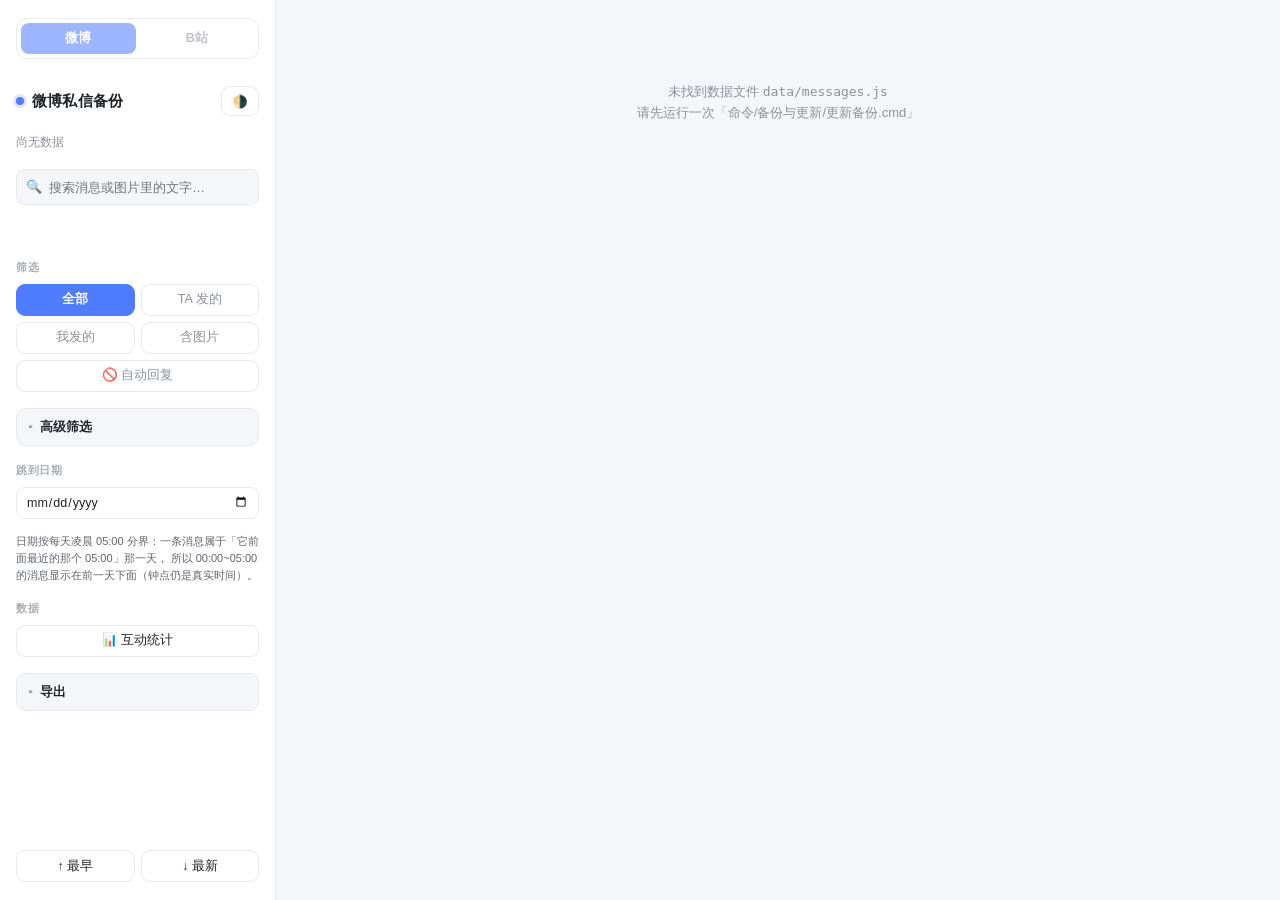
==== 查看备份.html @ 4362be4d "重构目录结构：启动器收进 命令/<分类>/，说明文档收进 文档/ - 16 个 .cmd 从仓库根移到 命令/ 下四个分类：备份与更新 / 查看与导出 / 图片与OCR / 配置与定时 - 启动器根解" ====
<!DOCTYPE html>
<html lang="zh-CN">
<head>
<meta charset="utf-8">
<meta name="viewport" content="width=device-width,initial-scale=1">
<title>私信备份</title>
<style>
:root{
  --bg:#f4f6f9; --panel:#fff; --text:#1f2329; --muted:#8b939c; --line:#e6e9ee;
  --peer:#ffffff; --peer-text:#1f2329; --me:linear-gradient(135deg,#4f7cff,#7b5cff); --me-text:#fff;
  --accent:#4f7cff; --chip:#eef1f6; --chip-on:#4f7cff; --shadow:0 1px 2px rgba(16,24,40,.05),0 4px 14px rgba(16,24,40,.05);
  --mark:#ffe58a;
  --c-me:#4f7cff; --c-peer:#e8507a;
  /* 链接文字色：要与底色有足够对比度（原来的 #4f7cff 在浅灰底上只有 ~2.9:1） */
  --link:#1d4ed8; --link-ink:#1b3a9e;
  /* 比 --muted 再深一档的「弱化但仍读得清」文字色。
     --muted(#8b939c) 落在浅底(#f4f6f9)上只有 2.87:1 —— 做装饰性的次要文字没问题，
     但凡是要人读的正文（比如「这条消息已隐藏」占位条）就得用这个：5.4:1。
     别再往 --muted 上写正文，量过对比度会打脸（2026-09-16 被 shot_hide.mjs 抓到）。 */
  --muted-strong:#5f666e;
}
html[data-theme="dark"]{
  --bg:#101216; --panel:#191c21; --text:#e7eaee; --muted:#828a95; --line:#262a31;
  --peer:#20242a; --peer-text:#e7eaee; --me:linear-gradient(135deg,#3a5fd0,#5a45c9); --me-text:#fff;
  --accent:#6f92ff; --chip:#22262d; --chip-on:#4f7cff; --shadow:0 1px 2px rgba(0,0,0,.3);
  --mark:#7a6412;
  --c-me:#6f92ff; --c-peer:#ff7ba1;
  --link:#9db9ff; --link-ink:#1b3a9e;
  --muted-strong:#a3abb6;
}
*{box-sizing:border-box}
html,body{height:100%}
body{
  margin:0;background:var(--bg);color:var(--text);
  font:14px/1.6 -apple-system,BlinkMacSystemFont,"Segoe UI","PingFang SC","Hiragino Sans GB","Microsoft YaHei",Inter,sans-serif;
  -webkit-font-smoothing:antialiased;
}
a{color:var(--accent)}

/* ---------- 三栏骨架：左状态栏 · 中聊天 · 右时间轴 ---------- */
.layout{display:grid;grid-template-columns:276px minmax(0,1fr);min-height:100vh}

/* ---------- 左侧常驻状态栏 ---------- */
.sidebar{
  position:sticky;top:0;height:100vh;overflow-y:auto;overscroll-behavior:contain;z-index:50;
  display:flex;flex-direction:column;gap:16px;padding:18px 16px;
  background:var(--panel);border-right:1px solid var(--line);
}
/* ---------- 顶部数据源切换（微博 / B站）---------- */
.srcsw{display:flex;gap:4px;padding:4px;border-radius:11px;border:1px solid var(--line);
  background:var(--panel);margin-bottom:11px}
.srcsw button{flex:1;min-width:0;height:31px;border:0;border-radius:8px;background:transparent;
  color:var(--muted);font-family:inherit;font-size:12.5px;font-weight:600;cursor:pointer;
  display:inline-flex;align-items:center;justify-content:center;gap:5px;white-space:nowrap;overflow:hidden}
.srcsw button[aria-pressed="true"]{background:var(--chip-on);color:#fff}
.srcsw button:disabled{opacity:.45;cursor:not-allowed}
.srcsw button[data-empty]{opacity:.55}
.srcsw button .n{font-weight:400;font-size:11px;opacity:.8}
/* ---------- B站卡片（分享视频/专栏/动态/推送/通知）---------- */
.wcard.bc{border-color:color-mix(in srgb, var(--c-peer) 42%, var(--line))}
.wcard.bc .wcard-h{color:var(--c-peer)}
.wcard.bc .wcard-h .wa{font-weight:500;opacity:.85}
.wcard-t.wtitle{font-weight:600}
.side-top{display:flex;align-items:center;gap:8px}
.brand{font-weight:700;font-size:15px;letter-spacing:.2px;display:flex;align-items:center;gap:8px;flex:1;min-width:0}
.brand span{overflow:hidden;text-overflow:ellipsis;white-space:nowrap}
.dot{
  width:8px;height:8px;border-radius:50%;background:var(--accent);flex:none;
  box-shadow:0 0 0 3px color-mix(in srgb,var(--accent) 18%,transparent);
}
.iconbtn{
  border:1px solid var(--line);background:var(--panel);color:var(--text);border-radius:9px;
  height:30px;padding:0 10px;cursor:pointer;font-size:12.5px;font-family:inherit;
  display:inline-flex;align-items:center;justify-content:center;gap:5px;white-space:nowrap;
}
.iconbtn:hover{border-color:var(--accent);color:var(--accent)}
.iconbtn.wide{width:100%;height:32px}
.stats{font-size:12px;color:var(--muted);line-height:1.75}
.stats span{display:block}
.stats b{color:var(--text);font-weight:600}
.side-sec{display:flex;flex-direction:column;gap:8px}
.sec-t{font-size:10.5px;font-weight:700;letter-spacing:.7px;color:var(--muted);opacity:.75}
.search{position:relative;display:flex;align-items:center}
.search input{
  width:100%;height:36px;border-radius:9px;border:1px solid var(--line);background:var(--bg);
  color:var(--text);padding:0 32px;font-size:13px;font-family:inherit;outline:none;
}
.search input:focus{border-color:var(--accent);background:var(--panel)}
.search .ico{position:absolute;left:10px;color:var(--muted);font-size:13px;pointer-events:none}
.search .clr{position:absolute;right:6px;border:0;background:transparent;color:var(--muted);cursor:pointer;font-size:15px;line-height:1;padding:4px 6px;display:none}
.hitrow{display:flex;align-items:center;justify-content:space-between;gap:8px;min-height:30px}
.found{font-size:11.5px;color:var(--muted);line-height:1.5}
/* 上下文提示行：里面写着「怎么恢复被隐藏的消息」，是要人读的说明文字，
   所以用 --muted-strong 并且不再叠 opacity（叠加等于又把对比度打回去）。
   原来 --muted + .85 在浅底上约 2.4:1，属于"看得见但费劲"。 */
.searchhint{display:none;margin-top:6px;font-size:11px;line-height:1.5;color:var(--muted-strong)}
/* 换日规则提示：是要人读的正文 → --muted-strong（--muted 在浅底只有 2.87:1） */
.hintline{margin-top:6px;font-size:11px;line-height:1.55;color:var(--muted-strong)}
.chips{display:grid;grid-template-columns:1fr 1fr;gap:6px}
.chip{
  border:1px solid var(--line);background:var(--panel);color:var(--muted);border-radius:9px;
  height:32px;padding:0 8px;font-size:12.5px;font-family:inherit;cursor:pointer;
  white-space:nowrap;overflow:hidden;text-overflow:ellipsis;
}
.chip:hover{border-color:var(--accent);color:var(--accent)}
.chip.full{grid-column:1 / -1}
.chip[aria-pressed="true"]{background:var(--chip-on);border-color:var(--chip-on);color:#fff;font-weight:600}
input[type=date]{
  width:100%;height:32px;border-radius:9px;border:1px solid var(--line);background:var(--panel);
  color:var(--text);padding:0 9px;font-size:12.5px;font-family:inherit;outline:none;
}
input[type=date]:focus{border-color:var(--accent)}
.side-foot{display:grid;grid-template-columns:1fr 1fr;gap:6px;margin-top:auto;padding-top:6px}

/* ---------- 右侧月份时间轴（宽屏才显示） ---------- */
.rail{
  display:none;position:sticky;top:0;height:100vh;overflow-y:auto;overscroll-behavior:contain;
  flex-direction:column;gap:5px;padding:18px 12px;
  background:var(--panel);border-left:1px solid var(--line);
}
.rail .sec-t{padding:0 9px 4px}
#months{display:flex;flex-direction:column;gap:4px}
.mo{
  display:flex;align-items:center;justify-content:space-between;gap:8px;padding:5px 9px;
  border-radius:8px;cursor:pointer;color:var(--muted);font-size:12px;white-space:nowrap;
  user-select:none;
}
.mo:hover{background:var(--bg);color:var(--text)}
.mo.on{background:color-mix(in srgb,var(--accent) 15%,transparent);color:var(--accent);font-weight:600}
.mo i{font-style:normal;font-size:10.5px;opacity:.65}

/* ---------- 聊天区 ---------- */
main{width:100%;max-width:1000px;margin:0 auto;padding:22px 28px 110px}
/* 分隔条上的日期是要人读的正文：用 --muted-strong（--muted 在白底药丸上只有 3.1:1）。
   这里只改字色，横线是 .day::before/::after 用 var(--line) 画的，不受影响。 */
.day{display:flex;align-items:center;gap:10px;margin:22px 0 14px;color:var(--muted-strong);font-size:12px}
.day::before,.day::after{content:"";flex:1;height:1px;background:var(--line)}
.day span{padding:2px 10px;border-radius:999px;background:var(--panel);border:1px solid var(--line)}
.msg{display:flex;gap:9px;margin:11px 0;align-items:flex-start}
.msg.me{flex-direction:row-reverse}
.av{
  width:34px;height:34px;border-radius:50%;flex:none;object-fit:cover;background:var(--chip);
  border:1px solid var(--line);
}
.av-fb{
  width:34px;height:34px;border-radius:50%;flex:none;display:flex;align-items:center;justify-content:center;
  background:var(--chip);color:var(--muted);font-size:13px;font-weight:700;border:1px solid var(--line);
}
.body{max-width:min(70%,620px);display:flex;flex-direction:column;gap:4px}
.msg.me .body{align-items:flex-end}
.meta{font-size:11px;color:var(--muted);padding:0 4px;display:flex;gap:7px;align-items:center}
.bubble{
  background:var(--peer);color:var(--peer-text);border:1px solid var(--line);border-radius:14px;
  padding:8px 12px;box-shadow:var(--shadow);word-break:break-word;white-space:pre-wrap;
  border-top-left-radius:5px;
}
.msg.me .bubble{
  background:var(--me);color:var(--me-text);border:0;border-top-right-radius:5px;border-top-left-radius:14px;
}
.bubble.plain{padding:0;background:transparent!important;border:0!important;box-shadow:none!important}
.bubble.sys{background:transparent;border:1px dashed var(--line);color:var(--muted);font-size:12.5px;box-shadow:none}
/* 透明气泡（.plain = 只有图/卡片没有文字，.sys = 系统提示）**没有**紫渐变底，
   所以不能再沿用「我方 = 白字」那套：白字会直接落在浅色页面上，彻底看不见
   （实测分享卡片正好命中这条路径：有封面图 + 无文字 → .plain → 链接与标题全白）。
   这里把字色还原成正常正文色；带底的紫渐变气泡照旧用白字。 */
.msg.me .bubble.plain{color:var(--text)}
.msg.me .bubble.sys{color:var(--muted)}

/* 「已隐藏」占位条：**故意不用 .bubble 类** —— 它不是气泡，没有底色，
   也就不会撞上「我方 = 白字」那套只对画了底的气泡成立的装饰（.plain 的前车之鉴）。
   字色用 --muted-strong 而不是 --muted：这是要人读的正文，
   --muted 在浅底上只有 2.87:1（实测，被 shot_hide.mjs 的对比度断言抓到过）。 */
.hidb{
  display:inline-flex;align-items:center;gap:8px;padding:4px 10px;max-width:100%;
  border:1px dashed var(--line);border-radius:10px;
  background:transparent!important;box-shadow:none!important;
  color:var(--muted-strong);font-size:12.5px;line-height:1.6;cursor:pointer;
}
.hidb:hover{border-color:var(--accent);color:var(--text)}
/* 我方那一侧也只是换了个位置，字色必须显式写死：
   .msg.me .bubble{color:var(--me-text)} 的白字是给紫渐变底准备的，这里没有底。 */
.msg.me .hidb{color:var(--muted-strong)}
.msg.me .hidb:hover{color:var(--text)}
.hidb .hbtn{
  border:0;background:none;color:var(--link);font:inherit;font-size:12.5px;
  cursor:pointer;padding:0 2px;text-decoration:underline;
}
.hidb .hbtn:hover{color:var(--accent)}
.mutedph{opacity:.72}

/* 右键菜单 */
.cmenu{
  position:fixed;z-index:70;min-width:158px;padding:4px;
  background:var(--panel);border:1px solid var(--line);border-radius:11px;box-shadow:var(--shadow);
}
.cmenu[hidden]{display:none}
.cmenu button{
  display:block;width:100%;text-align:left;border:0;background:none;color:var(--text);
  font:inherit;font-size:12.5px;padding:7px 10px;border-radius:8px;cursor:pointer;white-space:nowrap;
}
.cmenu button:hover{background:var(--chip);color:var(--accent)}
.cmenu button:disabled{opacity:.45;cursor:default}
.cmenu .sep{height:1px;background:var(--line);margin:4px 6px}

/* 轻提示（单例，挂在 body 上） */
.toast{
  position:fixed;left:50%;bottom:26px;z-index:80;
  transform:translateX(-50%) translateY(8px);
  background:var(--panel);color:var(--text);border:1px solid var(--line);border-radius:10px;
  padding:8px 14px;font-size:12.5px;box-shadow:var(--shadow);
  opacity:0;pointer-events:none;transition:opacity .18s,transform .18s;
}
.toast.on{opacity:1;transform:translateX(-50%) translateY(0)}

/* 隐藏按钮只在有隐藏项时出现（.chip 没有显式 display，这里显式兜一层） */
.chip[hidden]{display:none!important}

.imgs{display:flex;flex-wrap:wrap;gap:6px}
.imgs img{
  max-width:240px;max-height:240px;border-radius:12px;border:1px solid var(--line);cursor:zoom-in;
  background:var(--panel);display:block;
}
.imgs img.emoji{max-width:130px;max-height:130px;border-radius:8px;background:transparent;border:0}
/* 原图失效（备份时就 404，本地也没落盘）时的占位 */
.imgdead{
  display:inline-flex;align-items:center;justify-content:center;min-width:112px;height:68px;
  padding:0 12px;border:1px dashed var(--line);border-radius:12px;
  background:var(--bg);color:var(--muted);font-size:12px;
}
/* 图内文字（OCR）命中时的展示 */
.imgwrap{display:flex;flex-direction:column;gap:4px;align-items:flex-start;max-width:240px}
.ocrtip{
  font-size:11.5px;line-height:1.45;color:var(--muted);background:var(--bg);
  border:1px solid var(--line);padding:3px 8px;border-radius:7px;
  max-width:100%;word-break:break-word;
}
.imgs img.ocrhit{outline:2px solid var(--c-me);outline-offset:1px}
.imgs img.vlmhit{outline:2px solid var(--c-peer);outline-offset:1px}
/* 以下「我方 = 半透明白 + 白字」的装饰只对**真正画了紫渐变底**的气泡生效；
   透明气泡（.plain / .sys）走上面的基础样式，否则浅色主题下就是白字白底。 */
.msg.me .bubble:not(.plain):not(.sys) .ocrtip{background:rgba(255,255,255,.16);border-color:rgba(255,255,255,.24);color:rgba(255,255,255,.92)}
.msg.me .bubble:not(.plain):not(.sys) .ocrtip mark{background:rgba(255,255,255,.42);color:#123}
.recalled{font-style:italic;opacity:.7}
mark{background:var(--mark);color:inherit;border-radius:3px;padding:0 1px}

/* 链接 / 卡片 / 视频 */
.links{display:flex;flex-direction:column;gap:4px;margin-top:6px;font-size:12.5px}
.links a{
  display:inline-block;max-width:100%;overflow:hidden;text-overflow:ellipsis;white-space:nowrap;
  padding:5px 9px;border-radius:8px;background:rgba(127,127,127,.10);color:var(--link);text-decoration:none;
}
/* 正文里的链接胶囊不用「白字压半透明白底」（对比度仅 ~2.3:1，看不清），
   我方带底气泡上一律改成白底 + 深蓝字 */
.msg.me .bubble:not(.plain):not(.sys) .links a{background:rgba(255,255,255,.94);color:var(--link-ink)}
.card{
  border:1px solid var(--line);border-radius:10px;padding:9px 11px;margin-top:6px;background:var(--panel);
  display:flex;flex-direction:column;gap:5px;max-width:100%;
}
.card-h{font-size:12px;font-weight:700;opacity:.85}
.card-t{font-size:12.5px;opacity:.9;white-space:pre-wrap;max-height:9em;overflow:auto}
.card-u{font-size:11.5px;opacity:.65;overflow:hidden;text-overflow:ellipsis;white-space:nowrap}

/* 内联表情：官方微博表情图（原图 96×96 / 20×20，这里统一缩到 1.4em 跟随文字） */
.face{
  height:1.4em;width:auto;vertical-align:-0.26em;margin:0 1px;
  display:inline-block;border-radius:3px;
}
/* 正文里的网址：可点击，避免与下方链接区重复 */
.txtlink{color:inherit;text-decoration:underline;text-underline-offset:2px;word-break:break-all}
/* 分享微博卡片 */
.wcard{
  border:1px solid var(--line);border-radius:11px;padding:9px 11px;margin-top:6px;
  background:rgba(127,127,127,.05);display:flex;flex-direction:column;gap:5px;max-width:100%;
}
.msg.me .bubble:not(.plain):not(.sys) .wcard{background:rgba(255,255,255,.15);border-color:rgba(255,255,255,.25)}
.wcard-h{font-size:12px;font-weight:700;opacity:.92;display:flex;align-items:baseline;gap:7px;flex-wrap:wrap}
.wcard-h .wt{font-weight:400;opacity:.6;font-size:11px}
.wcard-t{font-size:12.5px;line-height:1.55;opacity:.92;white-space:pre-wrap;word-break:break-word}
.wcard-btn{
  align-self:flex-start;border:1px solid var(--line);background:transparent;color:inherit;
  border-radius:999px;font-size:11.5px;padding:2px 11px;cursor:pointer;font-family:inherit;
  opacity:.75;line-height:1.7;
}
.wcard-btn:hover{border-color:var(--accent);color:var(--accent);opacity:1}
.msg.me .bubble:not(.plain):not(.sys) .wcard-btn{border-color:rgba(255,255,255,.4)}
/* 折叠态：卡片默认只露摘要两行 + 小图，点「展开详情」看全部 */
.bubble.has-card:not(.open) .wcard-t{
  display:-webkit-box;-webkit-line-clamp:2;-webkit-box-orient:vertical;overflow:hidden;
}
.bubble.has-card:not(.open) .imgs img{max-height:108px;max-width:108px;border-radius:9px}
.wcard-link{
  align-self:flex-start;font-size:12px;text-decoration:none;display:inline-flex;align-items:center;gap:4px;
  padding:3px 10px;border-radius:999px;background:rgba(127,127,127,.12);color:var(--link);max-width:100%;
  overflow:hidden;text-overflow:ellipsis;white-space:nowrap;
}
.wcard-link:hover{text-decoration:underline}
/* 我方紫渐变气泡上：改用「白底药丸 + 深蓝字」。
   原先是半透明白底 + 白字，实测对比度只有 ~2.3:1，基本看不清。 */
.msg.me .bubble:not(.plain):not(.sys) .wcard-link{background:rgba(255,255,255,.94);color:var(--link-ink)}
/* 搜索导航 */
.hitnav{display:none;align-items:center;gap:4px}
.hitnav.on{display:inline-flex}
.hitnav button{
  border:1px solid var(--line);background:var(--panel);color:var(--text);border-radius:8px;
  width:26px;height:30px;cursor:pointer;font-size:12px;line-height:1;
}
.hitnav button:hover:not(:disabled){border-color:var(--accent);color:var(--accent)}
.hitnav button:disabled{opacity:.35;cursor:default}
.hitnav .pos{font-size:12px;color:var(--muted);min-width:44px;text-align:center}
.tag{
  display:inline-block;font-size:11px;padding:1px 7px;border-radius:999px;
  background:rgba(127,127,127,.14);opacity:.85;margin-bottom:2px;
}
.msg.me .bubble:not(.plain):not(.sys) .tag{background:rgba(255,255,255,.2)}
.vid{font-size:12.5px;opacity:.85;margin-top:4px}

/* 加载更多 */
.more{display:flex;justify-content:center;margin:16px 0}
.more button{
  border:1px solid var(--line);background:var(--panel);color:var(--text);border-radius:999px;
  height:32px;padding:0 18px;cursor:pointer;font-size:12.5px;
}
.more button:hover{border-color:var(--accent);color:var(--accent)}
.empty{text-align:center;color:var(--muted);padding:60px 0;font-size:13px}

/* 悬浮按钮：宽屏用左栏底部按钮，窄屏（状态栏在顶部）才浮出来 */
.fab{display:none}
.fab button{
  width:40px;height:40px;border-radius:50%;border:1px solid var(--line);background:var(--panel);
  color:var(--text);cursor:pointer;box-shadow:var(--shadow);font-size:15px;
}
.fab button:hover{border-color:var(--accent);color:var(--accent)}

/* ---------- 互动统计面板（按天折线图） ---------- */
#stat{
  position:fixed;inset:0;z-index:180;display:none;align-items:center;justify-content:center;
  background:rgba(10,12,16,.55);padding:22px;
}
#stat.on{display:flex}
.statbox{
  width:min(1120px,96vw);max-height:92vh;overflow:auto;background:var(--panel);color:var(--text);
  border:1px solid var(--line);border-radius:16px;box-shadow:0 20px 60px rgba(0,0,0,.4);
  display:flex;flex-direction:column;
}
.stat-h{
  display:flex;align-items:center;gap:10px;padding:14px 20px 12px;border-bottom:1px solid var(--line);
  position:sticky;top:0;background:var(--panel);z-index:2;
}
.stat-h h2{margin:0;font-size:15px;font-weight:700;flex:1;display:flex;align-items:baseline;gap:10px;flex-wrap:wrap}
.stat-h h2 em{font-style:normal;font-size:11.5px;font-weight:400;color:var(--muted)}
.stat-body{padding:15px 20px 20px;display:flex;flex-direction:column;gap:13px}
.kpis{display:grid;grid-template-columns:repeat(4,minmax(0,1fr));gap:10px}
.kpi{border:1px solid var(--line);border-radius:11px;padding:9px 12px;background:var(--bg);min-width:0}
.kpi b{display:block;font-size:20px;line-height:1.3;font-variant-numeric:tabular-nums;letter-spacing:-.3px}
.kpi b i{font-style:normal;font-size:11.5px;color:var(--muted);margin-left:3px;font-weight:400}
.kpi span{display:block;font-size:11.5px;color:var(--muted);line-height:1.5;overflow:hidden;text-overflow:ellipsis;white-space:nowrap}
.kpi.me b{color:var(--c-me)} .kpi.peer b{color:var(--c-peer)}
.ctrls{display:flex;flex-wrap:wrap;gap:8px;align-items:center}
.seg{display:inline-flex;border:1px solid var(--line);border-radius:9px;overflow:hidden}
.seg button{
  border:0;background:var(--panel);color:var(--muted);font:inherit;font-size:12.5px;
  padding:0 12px;height:30px;cursor:pointer;white-space:nowrap;
}
.seg button+button{border-left:1px solid var(--line)}
.seg button:hover{color:var(--accent)}
.seg button[aria-pressed="true"]{background:var(--chip-on);color:#fff;font-weight:600}
.tog{
  border:1px solid var(--line);background:var(--panel);color:var(--muted);border-radius:9px;
  height:30px;padding:0 11px;font:inherit;font-size:12.5px;cursor:pointer;white-space:nowrap;
}
.tog:hover{border-color:var(--accent);color:var(--accent)}
.tog[aria-pressed="true"]{border-color:var(--accent);color:var(--accent);font-weight:600}
.legend{display:flex;gap:14px;font-size:12px;color:var(--muted);align-items:center;margin-left:auto;white-space:nowrap}
.legend i{display:inline-block;width:16px;height:3px;border-radius:2px;margin-right:5px;vertical-align:middle}
.chartwrap{position:relative;border:1px solid var(--line);border-radius:12px;background:var(--bg);padding:6px}
#chart{display:block;max-width:100%}
#tip{
  position:absolute;pointer-events:none;z-index:3;background:var(--panel);border:1px solid var(--line);
  border-radius:9px;padding:7px 10px;font-size:12px;box-shadow:var(--shadow);white-space:nowrap;
  display:none;line-height:1.7;font-variant-numeric:tabular-nums;
}
#tip.on{display:block}
#tip b{font-variant-numeric:tabular-nums}
#tip .dot{display:inline-block;width:7px;height:7px;border-radius:50%;margin-right:5px;vertical-align:1px}
.chart-hint{display:none;font-size:12px;color:var(--muted-strong);line-height:1.65;background:var(--bg);border:1px solid var(--line);border-radius:9px;padding:7px 11px}
.chart-hint.on{display:block}
/* 换日规则的附带说明：同一套配色，用虚线分隔，不做降低不透明度的处理
   （叠 opacity 会把本来刚够的对比度又压下去，见 .mutedph 那次的教训） */
.cutnote{display:block;margin-top:5px;padding-top:5px;border-top:1px dashed var(--line)}
.caliber{font-size:12px;color:var(--muted);line-height:1.75;border:1px dashed var(--line);border-radius:11px;padding:10px 13px}
.caliber summary{cursor:pointer;color:var(--text);font-weight:600;font-size:12.5px;outline:none}
.caliber ul{margin:7px 0 0;padding-left:17px}
.caliber li{margin:3px 0}
.caliber code{background:var(--chip);border-radius:4px;padding:1px 5px;font-size:11.5px;font-family:ui-monospace,Consolas,monospace}
.caliber .em{color:var(--text);font-weight:600}
@media (max-width:760px){
  #stat{padding:8px;align-items:flex-start}
  .statbox{max-height:96vh;width:100%}
  .stat-body{padding:12px 12px 18px;gap:10px}
  .stat-h{padding:11px 13px 10px}
  .kpis{grid-template-columns:1fr 1fr;gap:8px}
  .kpi b{font-size:17px}
  .legend{margin-left:0;order:9;width:100%}
}

/* 灯箱 */
#lb{
  position:fixed;inset:0;z-index:200;background:rgba(10,12,16,.9);display:none;
  align-items:center;justify-content:center;flex-direction:column;gap:12px;padding:26px;
}
#lb.on{display:flex}
#lb img{max-width:92vw;max-height:80vh;border-radius:10px;box-shadow:0 12px 40px rgba(0,0,0,.5)}
#lb .bar{display:flex;gap:10px;align-items:center;color:#dfe4ea;font-size:12.5px}
#lb .bar a,#lb .bar button{
  background:rgba(255,255,255,.12);border:0;color:#fff;border-radius:8px;padding:6px 12px;
  cursor:pointer;text-decoration:none;font-size:12.5px;font-family:inherit;
}
#lb .bar a:hover,#lb .bar button:hover{background:rgba(255,255,255,.22)}
/* 宽屏：显示右侧时间轴；中屏：只留左侧栏；窄屏：状态栏回到顶部横排 */
@media (min-width:1340px){
  .layout{grid-template-columns:276px minmax(0,1fr) 190px}
  .rail{display:flex}
}
@media (max-width:980px){
  .layout{grid-template-columns:minmax(0,1fr)}
  .sidebar{
    /* 窄屏下侧栏改成顶部横条，但**必须限高**：
       加了「高级筛选 / 导出」两个折叠小节之后，各项在窄屏上各占一整行，
       不限高的话 sticky 横条会长到 430px 以上，把手机屏幕挡住一大半
       （移动端专项测试实测 437px，就是这么发现的）。 */
    position:sticky;top:0;height:auto;max-height:190px;overflow-y:auto;overflow-x:hidden;
    z-index:60;
    flex-direction:row;flex-wrap:wrap;align-items:center;gap:10px;padding:10px 14px;
    border-right:0;border-bottom:1px solid var(--line);
    background:color-mix(in srgb,var(--panel) 92%,transparent);
    backdrop-filter:saturate(180%) blur(14px);
    scrollbar-width:thin;
  }
  .side-top{flex:1 1 auto;min-width:0}
  .stats{flex:1 1 100%;order:9;line-height:1.6}
  .side-sec{flex:1 1 auto;min-width:210px}
  .side-sec .sec-t{display:none}
  .side-foot{margin-top:0;padding-top:0;grid-template-columns:auto auto}
  .side-foot .iconbtn{width:auto;padding:0 12px}
  .fab{display:flex;position:fixed;right:22px;bottom:22px;z-index:60;flex-direction:column;gap:8px}
  main{padding:16px 14px 90px}
}
@media (max-width:640px){
  .body{max-width:calc(100% - 50px)}
  .imgs img{max-width:170px;max-height:170px}
  /* 手机端把状态栏压到最薄：统计只留一行，筛选改为横向滚动一行，
     再把 sticky 横条限到 150px（超出的部分在里面滚动） */
  .sidebar{gap:8px;padding:9px 12px;max-height:150px}
  .stats{font-size:11.5px;line-height:1.5}
  .stats .s2,.stats .s3,.stats .s4{display:none}
  .side-sec{min-width:100%}
  .hitrow{min-height:0}
  .chips{display:flex;flex-wrap:nowrap;overflow-x:auto;gap:6px;scrollbar-width:none;padding-bottom:1px}
  .chips::-webkit-scrollbar{display:none}
  .chip{flex:0 0 auto;height:30px;padding:0 12px}
  .side-foot{grid-template-columns:1fr 1fr;width:100%}
  .side-foot .iconbtn{width:100%}
}

/* ---------- 搜索结果：展开上下文 ---------- */
:root{ --hit:#e08a12; --ctxline:#c8cfda; }
html[data-theme="dark"]{ --hit:#ffb457; --ctxline:#333941; }

/* 命中消息下方的操作条 */
.ctxbar{display:flex;align-items:center;gap:6px;flex-wrap:wrap;max-width:100%;margin-top:2px;padding:0 4px}
.msg.me .ctxbar{justify-content:flex-end}
.ctxbar button{
  font:inherit;font-size:11.5px;line-height:1.5;padding:2px 10px;border-radius:999px;
  border:1px solid var(--line);background:var(--panel);color:var(--muted);cursor:pointer;
  white-space:nowrap;transition:border-color .15s,color .15s;
}
.ctxbar button:hover{border-color:var(--hit);color:var(--hit)}
.ctxbar button i,.ctxmore button i{font-style:normal;opacity:.72}
.ctxbar .ctxnum{font-size:11px;color:var(--muted);opacity:.85}

/* 上下文区块两端：「加载更多」/「到头了」 */
.ctxmore{display:flex;justify-content:center;margin:9px 0}
.ctxmore button{
  font:inherit;font-size:11.5px;line-height:1.5;padding:3px 14px;border-radius:999px;
  border:1px dashed var(--line);background:transparent;color:var(--muted);cursor:pointer;
  transition:border-color .15s,color .15s;
}
.ctxmore button:hover{border-color:var(--accent);color:var(--accent);border-style:solid}
.ctxmore .ctxend{font-size:11px;color:var(--muted);opacity:.7;letter-spacing:.3px}

/* 上下文消息：整块淡化 + 一条竖线，和「搜索结果」区分开 */
.msg.ctx .body{opacity:.72;border-left:2px solid var(--ctxline);padding-left:9px}
.msg.ctx.me .body{border-left:0;border-right:2px solid var(--ctxline);padding-left:0;padding-right:9px}
.msg.ctx .av{opacity:.5}

/* 当前展开上下文的那条命中消息（高亮） */
.msg.hit{
  position:relative;border-radius:12px;padding:7px 9px;margin:9px -9px;
  background:color-mix(in srgb,var(--hit) 9%,transparent);
  box-shadow:inset 0 0 0 1.5px color-mix(in srgb,var(--hit) 50%,transparent);
}
.msg.hit .body{opacity:1}
.msg.hit .av{opacity:1}
.msg.hit .meta{color:var(--hit)}
.hitbadge{
  font-size:10px;font-weight:700;line-height:1.5;padding:0 6px;border-radius:999px;
  background:var(--hit);color:#fff;letter-spacing:.2px;
}
/* 落在别人上下文区域里的另一条搜索结果：细描边提示 */
.msg.hitsoft{
  border-radius:12px;padding:7px 9px;margin:9px -9px;
  box-shadow:inset 0 0 0 1px color-mix(in srgb,var(--hit) 30%,transparent);
}

/* ==========================================================
   扩展功能（2026-09-16 新增）
   ----------------------------------------------------------
   · 高级筛选（发送者 / 类型 / 日期区间 / 正则 / 索引命中）
   · 导出（HTML / Markdown / TXT / JSON / JSONL，可打码、可加密）
   · 日历热力图 · 聊天节律 · 高频词云
   全部纯本地运算：不联网、无外部依赖、不上传任何数据。
   ========================================================== */

/* 热力图色阶 + 状态色（浅色主题） */
:root{
  --hm0:#e9edf3; --hm1:#c3d6f6; --hm2:#8db1ec; --hm3:#4f7cff; --hm4:#2b4ec4;
  --ok:#0f7a4d; --bad:#c62828;
}
html[data-theme="dark"]{
  --hm0:#1b1f26; --hm1:#24395c; --hm2:#2f5aa8; --hm3:#4f7cff; --hm4:#9dbcff;
  --ok:#4ade80; --bad:#ff8f8f;
}

/* ---------- 侧栏里的折叠小节 ---------- */
.fold{border:1px solid var(--line);border-radius:10px;background:var(--bg);overflow:hidden}
.fold>summary{
  cursor:pointer;list-style:none;padding:8px 11px;font-size:12.5px;font-weight:600;color:var(--text);
  display:flex;align-items:center;gap:7px;outline:none;user-select:none;min-height:34px;
}
.fold>summary::-webkit-details-marker{display:none}
.fold>summary::before{content:"▸";font-size:10px;color:var(--muted);transition:transform .15s;flex:0 0 auto}
.fold[open]>summary::before{transform:rotate(90deg)}
.fold>summary:hover{color:var(--accent)}
.fold .cnt{
  margin-left:auto;font-size:10.5px;font-weight:700;line-height:1.7;padding:0 7px;border-radius:999px;
  background:var(--chip-on);color:#fff;
}
.fold .cnt[hidden]{display:none}
.fold .fbody{padding:1px 11px 11px;display:flex;flex-direction:column;gap:8px}

/* ---------- 侧栏折叠小节里的表单控件（高级筛选 / 导出 共用） ---------- */
.fbody .frow{display:flex;align-items:center;gap:7px}
.fbody .frow>label{flex:0 0 42px;font-size:11.5px;color:var(--muted)}
.fbody select,.fbody input{
  flex:1 1 auto;min-width:0;height:29px;font:inherit;font-size:12.5px;
  border:1px solid var(--line);border-radius:8px;background:var(--panel);color:var(--text);padding:0 7px;
}
.fbody input[type=date]{padding:0 4px}
.fbody .two{display:grid;grid-template-columns:1fr 1fr;gap:7px}
.fbody .minis{display:flex;flex-wrap:wrap;gap:6px}
.mini{
  border:1px solid var(--line);background:var(--panel);color:var(--muted);border-radius:999px;
  min-height:28px;padding:1px 10px;font:inherit;font-size:11.5px;cursor:pointer;white-space:nowrap;
  transition:border-color .15s,color .15s,background .15s;
}
.mini:hover{border-color:var(--accent);color:var(--accent)}
.mini[aria-pressed="true"]{border-color:transparent;background:var(--chip-on);color:#fff;font-weight:600}
.rexerr{font-size:11px;color:var(--bad);line-height:1.5}
.rexerr[hidden]{display:none}

/* ---------- 导出 ---------- */
.expgrid{display:grid;grid-template-columns:1fr 1fr;gap:7px}
.expgrid button{
  border:1px solid var(--line);background:var(--panel);color:var(--text);border-radius:9px;
  min-height:34px;font:inherit;font-size:12px;cursor:pointer;padding:2px 8px;
  transition:border-color .15s,color .15s;
}
.expgrid button:hover{border-color:var(--accent);color:var(--accent)}
.expgrid button.primary{grid-column:1 / -1;background:var(--chip-on);color:#fff;border-color:transparent;font-weight:600}
.expgrid button.primary:hover{filter:brightness(1.07);color:#fff}
.exprow{display:flex;align-items:center;gap:7px;flex-wrap:wrap}
.exprow label{font-size:11.5px;color:var(--muted)}
.exprow input[type=password]{
  flex:1 1 90px;min-width:0;height:29px;font:inherit;font-size:12.5px;
  border:1px solid var(--line);border-radius:8px;background:var(--panel);color:var(--text);padding:0 7px;
}
.expmsg{font-size:11.5px;color:var(--muted);line-height:1.6;word-break:break-word}
.expmsg.ok{color:var(--ok)}
.expmsg.bad{color:var(--bad)}
.expmsg[hidden]{display:none}

/* ---------- 统计面板里的新增小节 ---------- */
.stsec{border-top:1px dashed var(--line);padding-top:12px;display:flex;flex-direction:column;gap:9px}
.stsec>h3{
  margin:0;font-size:13.5px;font-weight:700;display:flex;align-items:center;gap:9px;flex-wrap:wrap;
}
.stsec>h3 em{font-style:normal;font-size:11.5px;font-weight:400;color:var(--muted)}
.stsec .seg button{height:27px;font-size:12px;padding:0 10px}

/* 日历热力图 */
.hmwrap{overflow-x:auto;padding:2px 0 4px;border:1px solid var(--line);border-radius:12px;background:var(--bg)}
.hminner{display:inline-block;padding:8px 10px 6px;min-width:100%}
.hmsvg{display:block}
.hmsvg rect.c{cursor:pointer;rx:2.5}
.hmsvg rect.c:hover{stroke:var(--text);stroke-width:1.6}
.hmleg{display:flex;align-items:center;gap:6px;font-size:11.5px;color:var(--muted);flex-wrap:wrap;margin-top:5px}
.hmleg i{display:inline-block;width:11px;height:11px;border-radius:2.5px;vertical-align:-1px}
.hmleg .sp{flex:1 1 auto}

/* 聊天节律 */
.rhgrid{display:grid;grid-template-columns:repeat(auto-fit,minmax(215px,1fr));gap:11px}
.rhbox{border:1px solid var(--line);border-radius:11px;background:var(--bg);padding:10px 12px;min-width:0}
.rhbox h4{margin:0 0 6px;font-size:12.5px;font-weight:600;color:var(--text)}
.rhbox .big{font-size:19px;font-weight:700;letter-spacing:-.3px;font-variant-numeric:tabular-nums;line-height:1.35}
.rhbox .big i{font-style:normal;font-size:11.5px;font-weight:400;color:var(--muted);margin-left:4px}
.rhbox .sub{font-size:11.5px;color:var(--muted);line-height:1.65;margin-top:4px}
.rhbox .sub b{color:var(--text)}
.rhbars{display:flex;align-items:flex-end;gap:2px;height:54px;margin-top:7px}
.rhbars span{flex:1 1 0;min-width:0;border-radius:2px 2px 0 0;background:var(--c-me);height:0}
.rhbars span.p{background:var(--c-peer)}
.rhaxis{display:flex;gap:2px;font-size:9px;color:var(--muted);margin-top:3px;font-variant-numeric:tabular-nums}
.rhaxis span{flex:1 1 0;text-align:center;min-width:0;overflow:hidden}
.rhlg{display:flex;gap:12px;font-size:11.5px;color:var(--muted);margin-top:5px;align-items:center}
.rhlg i{display:inline-block;width:9px;height:9px;border-radius:2px;margin-right:4px;vertical-align:-1px}

/* 高频词云 */
.wc{
  display:flex;flex-wrap:wrap;gap:3px 11px;align-items:baseline;justify-content:center;
  border:1px solid var(--line);border-radius:12px;background:var(--bg);padding:13px 12px;min-height:96px;
}
.wc b{font-weight:700;line-height:1.3;white-space:nowrap;cursor:default}
.wc b small{font-weight:400;font-size:9.5px;opacity:.62;margin-left:2px}
.wcmeta{font-size:11.5px;color:var(--muted);line-height:1.65}

/* ---------- 扩展功能的响应式 ---------- */
@media (max-width:980px){
  .fold{min-width:210px}
  .fold[open]{flex:1 1 100%}
}
@media (max-width:760px){
  .rhgrid{grid-template-columns:1fr}
  .hminner{padding:7px 8px 5px}
}
@media (max-width:640px){
  .fold{min-width:100%}
  .fold .fbody{padding:1px 10px 10px}
  .expgrid{grid-template-columns:1fr 1fr}
  .mini{min-height:32px}
  .expgrid button{min-height:38px}
  .rhbars{height:46px}
  .wc{padding:11px 9px;gap:3px 9px;min-height:84px}
}
</style>
</head>
<body>

<div class="layout">

  <!-- 左侧常驻状态栏 -->
  <aside class="sidebar">

    <!-- 数据源切换：微博 / B站（同一套查看器，数据互不影响） -->
    <div class="srcsw" id="srcSw" role="tablist" aria-label="切换备份来源">
      <button type="button" role="tab" data-src="weibo" aria-pressed="true">微博</button>
      <button type="button" role="tab" data-src="bili" aria-pressed="false">B站</button>
    </div>

    <div class="side-top">
      <div class="brand"><i class="dot"></i><span id="title">微博私信备份</span></div>
      <button class="iconbtn" id="themeBtn" title="切换深浅主题">🌗</button>
    </div>

    <div class="stats" id="stats">载入中…</div>

    <div class="side-sec">
      <label class="search">
        <span class="ico">🔍</span>
        <input id="q" type="search" placeholder="搜索消息或图片里的文字…（按 / 聚焦）" autocomplete="off">
        <button class="clr" id="qclr" title="清空">✕</button>
      </label>
      <div class="hitrow">
        <span class="hitnav" id="hitnav">
          <button id="hitPrev" title="上一个匹配（Shift+Enter）">↑</button>
          <span class="pos" id="hitPos">0 / 0</span>
          <button id="hitNext" title="下一个匹配（Enter）">↓</button>
        </span>
        <span class="found" id="found"></span>
      </div>
      <div class="searchhint" id="ctxhint">每条命中消息下方都有「↕ 展开上下文」按钮，可看它前后的对话</div>
    </div>

    <div class="side-sec">
      <div class="sec-t">筛选</div>
      <div class="chips" id="chips">
        <button class="chip" data-f="all" aria-pressed="true">全部</button>
        <button class="chip" data-f="peer" aria-pressed="false">TA 发的</button>
        <button class="chip" data-f="me" aria-pressed="false">我发的</button>
        <button class="chip" data-f="img" aria-pressed="false">含图片</button>
        <button class="chip full" id="autoChip" aria-pressed="false"
                title="一键隐藏 / 显示对方的自动回复（按各会话的实际文案自动判定）">🚫 自动回复</button>
        <!-- 单独隐藏的消息：只在有隐藏项时出现；连点两次才全部恢复（防误触） -->
        <button class="chip full" id="hidChip" hidden
                title="这些是用右键「隐藏这条消息」藏起来的。点一下会问一次，4 秒内再点一次才全部恢复">🙈 已隐藏 0 条</button>
      </div>
    </div>

    <!-- 高级筛选：发送者 / 类型 / 日期区间 / 正则 / 索引命中，与上面的快捷筛选叠加生效 -->
    <div class="side-sec">
      <details class="fold" id="advFold">
        <summary>高级筛选<span class="cnt" id="advCnt" hidden>0</span></summary>
        <div class="fbody">
          <div class="frow">
            <label for="advType">类型</label>
            <select id="advType" title="只看某一种消息类型"><option value="all">全部类型</option></select>
          </div>
          <div class="two">
            <input type="date" id="advSince" title="起始日期：当天 05:00 起（含）">
            <input type="date" id="advUntil" title="结束日期：到次日 05:00 止（不含）">
          </div>
          <div class="minis">
            <button class="mini" id="advRegex" aria-pressed="false"
                    title="把搜索词当正则表达式（不区分大小写）。例：生日.*快乐">.* 正则</button>
            <button class="mini" id="advOcr" aria-pressed="false"
                    title="只看「图片里识别到文字」的消息（依赖本地 OCR 索引）">图内有字</button>
            <button class="mini" id="advVlm" aria-pressed="false"
                    title="只看「图片有内容描述」的消息（依赖本地图片描述索引）">有图描述</button>
          </div>
          <div class="rexerr" id="advRexErr" hidden></div>
          <div class="minis">
            <button class="mini" id="advReset" title="清空全部筛选条件（含搜索词与自动回复开关）">✕ 清空全部条件</button>
          </div>
        </div>
      </details>
    </div>

    <div class="side-sec">
      <div class="sec-t">跳到日期</div>
      <input type="date" id="jump" title="跳到某个「逻辑日」——该日 05:00 起">
      <!-- 换日规则就写在这里：它同时决定分隔条归属、月份归属、筛选区间和统计口径 -->
      <div class="hintline" id="dayCutNote">日期按每天凌晨 05:00 分界：一条消息属于「它前面最近的那个 05:00」那一天，
        所以 00:00~05:00 的消息显示在前一天下面（钟点仍是真实时间）。</div>
    </div>

    <div class="side-sec">
      <div class="sec-t">数据</div>
      <button class="iconbtn wide" id="statBtn"
              title="按每天 05:00 分界（00:00~05:00 算前一天）统计「我发出」与「对方回复」的条数，并画出每日趋势">📊 互动统计</button>
    </div>

    <!-- 导出：全部在浏览器里本地生成文件，不上传任何内容 -->
    <div class="side-sec">
      <details class="fold" id="expFold">
        <summary>导出<span class="cnt" id="expCnt" hidden>0</span></summary>
        <div class="fbody">
          <div class="frow">
            <label for="expScope">范围</label>
            <select id="expScope" title="导出哪一批消息">
              <option value="list">当前筛选结果</option>
              <option value="all">全部消息</option>
            </select>
          </div>
          <div class="minis">
            <button class="mini" id="expMask" aria-pressed="false"
                    title="导出前把手机号 / 邮箱 / 身份证 / 银行卡 / 关键词后的账号 / 收货地址替换成占位符">🔒 敏感信息打码</button>
          </div>
          <div class="expgrid">
            <button data-exp="html" title="单文件网页，图片用相对路径引用（请存到项目目录下再打开）">HTML</button>
            <button data-exp="md" title="Markdown，适合归档或喂给大模型">Markdown</button>
            <button data-exp="txt" title="纯文本，一行一条，最通用">纯文本</button>
            <button data-exp="json" title="结构化 JSON 数组，保留全部字段">JSON</button>
            <button data-exp="jsonl" title="一行一条 JSON，适合流式处理与向量化">JSONL</button>
            <button data-exp="csv" title="表格：时间 / 谁 / 类型 / 正文（Excel 可直接打开）">CSV</button>
          </div>
          <div class="frow">
            <label for="expPwd">口令</label>
            <input type="password" id="expPwd" placeholder="留空则不加密" autocomplete="new-password">
          </div>
          <div class="expgrid">
            <button class="primary" id="expEnc" title="用口令加密后导出（AES-GCM + PBKDF2），可由本页再导入解密">🔐 加密导出</button>
            <button id="expImpBtn" title="导入并解密之前用「加密导出」生成的文件">导入解密</button>
            <button id="expCopy" title="把当前筛选结果复制成纯文本到剪贴板">复制文本</button>
          </div>
          <input type="file" id="expImp" accept=".json,.enc,.enc.json,application/json" hidden>
          <div class="expmsg" id="expMsg" hidden></div>
        </div>
      </details>
    </div>

    <div class="side-foot">
      <button class="iconbtn wide" id="toTop" title="回到最早">↑ 最早</button>
      <button class="iconbtn wide" id="toBot" title="回到最新">↓ 最新</button>
    </div>
  </aside>

  <main id="chat"></main>

  <!-- 右侧月份时间轴（宽屏显示） -->
  <aside class="rail" id="rail">
    <div class="sec-t">时间轴</div>
    <div id="months"></div>
  </aside>

</div>

<div class="fab">
  <button id="toTop2" title="回到最早">↑</button>
  <button id="toBot2" title="回到最新">↓</button>
</div>

<div id="lb">
  <img id="lbimg" alt="">
  <div class="bar">
    <button id="lbprev">← 上一张</button>
    <span id="lbinfo"></span>
    <button id="lbnext">下一张 →</button>
    <a id="lbsave" download>下载</a>
    <button id="lbclose">关闭</button>
  </div>
</div>

<!-- 互动统计面板 -->
<div id="stat">
  <div class="statbox">
    <div class="stat-h">
      <h2>互动统计 <em id="statRange">按每天 05:00 分界 · 本机时区</em></h2>
      <button class="iconbtn" id="statClose">关闭</button>
    </div>
    <div class="stat-body">
      <div class="kpis" id="kpis"></div>
      <div class="ctrls">
        <span class="seg" id="rangeSeg">
          <button data-r="30" aria-pressed="false">近 30 天</button>
          <button data-r="90" aria-pressed="false">近 90 天</button>
          <button data-r="365" aria-pressed="false">近 1 年</button>
          <button data-r="0" aria-pressed="true">全部</button>
        </span>
        <button class="tog" id="avgTog" aria-pressed="true"
                title="7 日移动平均：抹平单日波动，看趋势走向">〰 7 日均线</button>
        <button class="tog" id="dualTog" aria-pressed="true"
                title="左右各一套刻度：两条线按自身最大值铺满图高，便于看趋势形状。关掉则同轴对比真实量级">⇕ 独立量程</button>
        <span class="legend">
          <span><i style="background:var(--c-me)"></i>我发出</span>
          <span><i style="background:var(--c-peer)"></i><span id="legPeer">对方回复</span></span>
        </span>
      </div>
      <div class="chartwrap" id="chartwrap">
        <svg id="chart"></svg>
        <div id="tip"></div>
      </div>
      <div class="chart-hint" id="chartHint"></div>

      <!-- 日历热力图：折线图看不出「疏密」，方格一眼就能看出断档 -->
      <div class="stsec">
        <h3>📅 日历热力图 <em>看清每一年聊得密不密 · 点格子跳到那天</em></h3>
        <div class="ctrls">
          <span class="seg" id="hmSeg">
            <button data-hm="all" aria-pressed="true">合计</button>
            <button data-hm="me" aria-pressed="false">我发出</button>
            <button data-hm="peer" aria-pressed="false">TA 回复</button>
          </span>
          <span class="hmleg" id="hmLeg"></span>
        </div>
        <div class="hmwrap"><div class="hminner"><svg class="hmsvg" id="heat"></svg></div></div>
      </div>

      <!-- 聊天节律：谁先开口 / 回复时延 / 24 小时与星期分布 -->
      <div class="stsec">
        <h3>⏱ 聊天节律 <em>谁先开口 · 隔多久回 · 一天里什么时候最活跃</em></h3>
        <div class="rhgrid" id="rhythm"></div>
      </div>

      <!-- 高频词云：中文按 2-gram / 3-gram 统计，英文数字按整词 -->
      <div class="stsec">
        <h3>🔤 高频词云 <em>字号 = 词频，颜色 = 谁说得更多</em></h3>
        <div class="ctrls">
          <button class="mini" id="wcOcr" aria-pressed="false"
                  title="把图片里识别到的文字也计入词频（依赖本地 OCR 索引）">含图内文字</button>
          <button class="mini" id="wcStop" aria-pressed="true"
                  title="过滤掉「的 / 了 / 就是 / 这个」这类不承载话题的功能词">过滤虚词</button>
          <button class="mini" id="wcMine" aria-pressed="false"
                  title="只看我发出的消息里的高频词">只看我发的</button>
          <button class="mini" id="wcPeer" aria-pressed="false"
                  title="只看对方发出的消息里的高频词">只看TA发的</button>
        </div>
        <div class="wc" id="wc"></div>
        <div class="wcmeta" id="wcMeta"></div>
      </div>

      <div class="caliber" id="caliber"></div>
    </div>
  </div>
</div>

<!-- 会话清单（由 scripts/build_sessions.mjs 从项目根的 sessions.json 生成）。
     缺这个文件时页面会用内置的「微博 / B站」两个来源兜底，不会打不开。 -->
<script src="sessions.js" onerror="window.__sessionsMissing=1"></script>
<script>
/* 额外会话（内置的微博 / B站 已经由下面的静态标签加载好了）：
   这里在解析期同步把这几个数据文件插进来，保证它们在主脚本之前就绪。
   ⚠ 注释和字符串里都不能出现完整的结束标签 —— 哪怕写在注释里，
     HTML 解析器也会当场把这个 script 块切断（本文件真踩过这个坑）。
     所以要拼着写：'<' + '/scr' + 'ipt>'。 */
(function(){
  var list = window.DM_SESSIONS;
  if(!list || !list.length) return;
  for(var i = 0; i < list.length; i++){
    var s = list[i];
    if(!s || s.builtin || !s.files) continue;
    ['messages','faces','ocr','vlm'].forEach(function(k){
      if(s.files[k]) document.write('<scr' + 'ipt src="' + s.files[k] + '"></scr' + 'ipt>');
    });
  }
})();
</script>

<script src="data/messages.js"></script>
<script src="data/faces.js"></script>
<script src="data/ocr.js" onerror="window.__ocrMissing=1"></script>
<script src="data/vlm.js" onerror="window.__vlmMissing=1"></script>
<!-- B站数据集（目录与全局名都与微博独立，缺失时不影响微博视图） -->
<script src="bili/messages.js" onerror="window.__biliMissing=1"></script>
<script src="bili/faces.js" onerror="window.__biliFacesMissing=1"></script>
<script src="bili/ocr.js" onerror="window.__biliOcrMissing=1"></script>
<script src="bili/vlm.js" onerror="window.__biliVlmMissing=1"></script>
<script>
/* ==========================================================
   数据源注册表：微博 / B站 共用同一个查看器，顶部按钮切换
   ----------------------------------------------------------
   两套数据完全独立，各自有自己的目录与导出的全局名：
     微博  data/messages.js → window.DM_DATA     （+ DM_FACES / DM_OCR / DM_VLM）
     B站   bili/messages.js → window.DM_DATA_B   （+ DM_FACES_B / DM_OCR_B / DM_VLM_B）
   ========================================================== */
/* 数据源注册表由「会话清单」驱动（多会话支持）
   ----------------------------------------------------------
   清单来源优先级：
     1) <script src="sessions.js"> 里的 window.DM_SESSIONS
        —— 由 scripts/build_sessions.mjs 从项目根的 sessions.json 生成
     2) 清单缺失时用下面的内置兜底（微博 / B站），保证页面不会打不开

   每个会话声明它自己的：
     · dir      数据目录（data / bili / 其它）
     · globals  承载数据的全局变量名（DM_DATA / DM_DATA_B / ...）
     · builtin  true = 这个数据文件在 HTML 里已有静态 <script> 标签
                false = 由页头那段注入脚本在解析期动态插入
   ========================================================== */
var BUILTIN_SESSIONS = [
  {
    key:'weibo', label:'微博', title:'微博私信备份', dir:'data', builtin:true,
    globals:{ data:'DM_DATA', faces:'DM_FACES', ocr:'DM_OCR', vlm:'DM_VLM' },
    autoReply:'',
    empty:'未找到数据文件 <code>data/messages.js</code><br>请先运行一次「命令/备份与更新/更新备份.cmd」',
  },
  {
    key:'bili', label:'B站', title:'B站私信备份', dir:'bili', builtin:true,
    globals:{ data:'DM_DATA_B', faces:'DM_FACES_B', ocr:'DM_OCR_B', vlm:'DM_VLM_B' },
    autoReply:'',
    empty:'未找到数据文件 <code>bili/messages.js</code><br>请先运行一次「命令/备份与更新/更新B站备份.cmd」' +
          '（首次需要在弹出的浏览器窗口里扫码登录 B站）',
  },
];

var SESSION_LIST = (window.DM_SESSIONS && window.DM_SESSIONS.length)
  ? window.DM_SESSIONS : BUILTIN_SESSIONS;

var SOURCES = {};
SESSION_LIST.forEach(function(s){
  if(!s || !s.key) return;
  var g = s.globals || {};
  SOURCES[s.key] = {
    key: s.key,
    label: s.label || s.key,
    title: s.title || ((s.label || s.key) + '私信备份'),
    dir: s.dir || '',
    builtin: !!s.builtin,
    data: g.data ? window[g.data] : undefined,
    faces: g.faces ? window[g.faces] : undefined,
    ocr: g.ocr ? window[g.ocr] : undefined,
    vlm: g.vlm ? window[g.vlm] : undefined,
    autoReply: s.autoReply || '',
    empty: s.empty || ('未找到数据文件 <code>' + (s.dir || '') +
                       '/messages.js</code><br>请先运行一次对应的更新脚本'),
  };
});

/* 顶部切换条的渲染顺序 */
var SESSION_ORDER = Object.keys(SOURCES);

/* 切换数据源时，把整棵 DOM 恢复成「初始快照」——
   这样所有节点都是全新的，监听器不会因为反复 boot 而重复叠加。 */
var SNAP = null;
function snapDom(){
  if(!SNAP) SNAP = {
    layout: document.querySelector('.layout').cloneNode(true),
    fab:    document.querySelector('.fab').cloneNode(true),
    lb:     document.getElementById('lb').cloneNode(true),
    stat:   document.getElementById('stat').cloneNode(true),
  };
  return SNAP;
}
function resetDom(){
  var S = snapDom();
  [[ '.layout', S.layout ], [ '.fab', S.fab ], [ '#lb', S.lb ], [ '#stat', S.stat ]]
    .forEach(function(p){
      var cur = document.querySelector(p[0]);
      if(cur && cur.parentNode) cur.parentNode.replaceChild(p[1].cloneNode(true), cur);
    });
}

var CUR_SRC = null;

function boot(srcKey){
  var SRC = SOURCES[srcKey] || SOURCES.weibo;
  CUR_SRC = SRC.key;

  // 摘掉上一轮的全局监听，再重建 DOM（节点级监听器随旧节点一起扔掉）
  if(boot._bound){
    boot._bound.forEach(function(b){
      (b[2] ? window : document).removeEventListener(b[0], b[1], b[3]);
    });
  }
  var BOUND = boot._bound = [];
  /* opt 会一起记下来：带 {passive:true} 注册的监听器要用同样的参数摘，
     否则将来某天改成 capture:true 就会摘不干净（触屏长按就是这么注册的）。 */
  function onDoc(ev, fn, opt){ document.addEventListener(ev, fn, opt); BOUND.push([ev, fn, 0, opt]); }
  function onWin(ev, fn, opt){ window.addEventListener(ev, fn, opt); BOUND.push([ev, fn, 1, opt]); }

  resetDom();
  bindSrcSwitch();

  var D = SRC.data;
  if(!D){
    document.getElementById('title').textContent = SRC.title;
    document.title = SRC.title;
    document.getElementById('stats').innerHTML = '<span class="s1">尚无数据</span>';
    document.getElementById('chat').innerHTML = '<div class="empty">' + SRC.empty + '</div>';
    return;
  }

  var META = D.meta || {}, ALL = D.messages || [];
  /* 双方显示名一律从数据里取 —— 页面里不写死任何昵称。
     换人 / 换账号只需改 sessions.json 后重抓，查看页不用动。 */
  var PEER_LABEL = META.peer_name || '对方';
  var SELF_LABEL = META.self_name || '我';
  var CHUNK = 150;
  var AUTO_REPLY = SRC.autoReply || '';   // B站没有固定文案，靠 msg_source 结构化判定

  // 索引：图片总数 + 每条消息在【完整会话】里的下标（展开上下文要用）
  var allImages = [];
  ALL.forEach(function(m, i){
    m._ai = i;
    (m.images||[]).forEach(function(im, j){ if(im.local){ im._mi = i; im._ij = j; allImages.push(im); } });
  });

  /* ---------- 图片文字索引（OCR）----------
     数据来自 data/ocr.js；这个文件是可选的，
     卸掉 OCR 环境后其它功能不受任何影响。 */
  var OCR = (SRC.ocr || {});
  var OCR_KEYS = Object.keys(OCR).filter(function(k){ return k !== '_meta'; });
  var ocrWithText = OCR_KEYS.filter(function(k){ return (OCR[k]||{}).t; }).length;
  ALL.forEach(function(m){
    var parts = [];
    (m.images||[]).forEach(function(im){
      if(!im.local) return;
      var o = OCR[im.local.split('/').pop()];
      if(o && o.t){
        var s = String(o.t).replace(/\s+/g, ' ').trim();
        if(s){ im._ocrt = s; parts.push(s); }
      }
    });
    if(parts.length) m._ocr = parts.join(' ');
  });

  /* ---------- 图片内容描述索引（VLM）----------
     数据来自 data/vlm.js；只对「OCR 没识别到文字的图片」生成（截图不上云），
     同样可选：文件缺失时其它功能一切照常。 */
  var VLM = (SRC.vlm || {});
  var VLM_KEYS = Object.keys(VLM).filter(function(k){ return k !== '_meta'; });
  var vlmWithDesc = VLM_KEYS.filter(function(k){ return (VLM[k]||{}).d; }).length;
  ALL.forEach(function(m){
    var vs = [];
    (m.images||[]).forEach(function(im){
      if(!im.local) return;
      var v = VLM[im.local.split('/').pop()];
      if(v && v.d){
        var s = String(v.d).replace(/\s+/g, ' ').trim();
        if(s){ im._vlmt = s; vs.push(s); }
      }
    });
    if(vs.length) m._vlm = vs.join(' ');
  });

  document.getElementById('title').textContent = SRC.title + ' · ' + (META.peer_name || '');
  document.title = SRC.title + ' · ' + (META.peer_name || '');
  var legPeer = document.getElementById('legPeer');
  if(legPeer) legPeer.textContent = PEER_LABEL + '回复';
  var fmt = function(t){ return t ? new Date(t).toLocaleString('zh-CN',{hour12:false}) : '?'; };
  var fmtD = function(t){ return t ? new Date(t).toLocaleDateString('zh-CN') : '?'; };
  document.getElementById('stats').innerHTML =
    '<span class="s1"><b>' + (META.total||0).toLocaleString() + '</b> 条消息 · <b>' +
      (META.images||0).toLocaleString() + '</b> 张图片</span>' +
    '<span class="s2">' + fmtD(META.first_time) + ' ~ ' + fmtD(META.last_time) + '</span>' +
    '<span class="s3">更新于 ' + fmt(META.updated_at) + '</span>' +
    ((ocrWithText || vlmWithDesc)
       ? '<span class="s4">图片可搜索 <b>' + (ocrWithText + vlmWithDesc).toLocaleString() +
         '</b> 张（文字 ' + ocrWithText.toLocaleString() + ' · 描述 ' +
         vlmWithDesc.toLocaleString() + '）</span>' : '');

  /* ---------- 状态 ---------- */
  var st = {
    q:'', filter:'all', list:ALL.slice(), win:0, hideAuto:false, hitIdx:-1, autoHidden:0, ctx:{},
    hid:{},                   // 单独隐藏的消息 id（右键菜单「隐藏这条消息」）
    /* 高级筛选（P1-5）：与上面的快捷筛选、搜索词**叠加**生效 */
    type:'all', since:'', until:'', regex:false, onlyOcr:false, onlyVlm:false
  };
  try{ st.hideAuto = localStorage.getItem('dm-hide-auto-' + SRC.key) === '1'; }catch(e){}

  /* ==========================================================
     「单独隐藏某条消息」（右键菜单）
     ----------------------------------------------------------
     与上面的「一键隐藏自动回复」是**两套互相独立**的开关：
       · hideAuto —— 全局开关，按类型自动判定，随时可整体关掉
       · st.hid   —— 手工挑出来的具体消息，逐条记录

     存的是消息 id，不是数组下标：数据只会往后追加，id 唯一且稳定，
     所以下次「更新备份 / 重建备份」之后隐藏记录依然对得上。
     按数据源分开存（dm-hidden-weibo / dm-hidden-bili），互不串。

     隐藏后的行为（三处一致）：
       ① 浏览列表里不出现
       ② 搜索结果里不出现（搜到它也不会冒出来）
       ③ 只有「展开上下文」时留一条虚线占位条，正文/图片一律不渲染
     恢复方式：
       · 点上下文里的占位条（或它的「恢复」按钮）
       · 右键占位条 →「恢复这条消息」
       · 侧栏「🙈 已隐藏 N 条」连点两次 → 全部恢复
     ========================================================== */
  var HID_KEY = 'dm-hidden-' + SRC.key;
  function mId(m){ return (m && m.id != null) ? String(m.id) : ''; }
  function isHid(m){ var k = mId(m); return !!(k && st.hid[k]); }
  function hidCount(){ return Object.keys(st.hid).length; }
  try{
    var _hidRaw = localStorage.getItem(HID_KEY);
    if(_hidRaw) JSON.parse(_hidRaw).forEach(function(k){ st.hid[String(k)] = 1; });
  }catch(e){}
  function saveHidden(){
    try{ localStorage.setItem(HID_KEY, JSON.stringify(Object.keys(st.hid))); }catch(e){}
  }

  /* 轻提示：单例挂在 body 上（不放进 .layout，免得每次切数据源重复创建） */
  function toast(msg){
    var el = document.getElementById('toastEl');
    if(!el){
      el = document.createElement('div');
      el.id = 'toastEl'; el.className = 'toast';
      document.body.appendChild(el);
    }
    el.textContent = msg;
    el.classList.add('on');
    clearTimeout(toast._t);
    toast._t = setTimeout(function(){ el.classList.remove('on'); }, 2000);
  }

  var hidArmed = 0, hidTimer = null;
  function refreshHidden(){
    var n = hidCount(), c = document.getElementById('hidChip');
    if(hidArmed && !n) hidArmed = 0;
    if(c){
      c.hidden = (n === 0);
      c.setAttribute('aria-pressed', hidArmed ? 'true' : 'false');
      c.textContent = hidArmed
        ? '⚠ 再点一次：全部恢复'
        : ('🙈 已隐藏 ' + n.toLocaleString() + ' 条');
    }
    updateCtxHint();
  }
  /* 搜索提示行：把「上下文里为什么少了自动回复 / 为什么有占位条」说清楚，
     免得看起来像是漏消息。 */
  function updateCtxHint(){
    var h = document.getElementById('ctxhint');
    if(!h) return;
    h.innerHTML = '每条命中消息下方都有「↕ 展开上下文」按钮，可看它前后的对话' +
      (st.hideAuto ? '<br>（自动回复已按当前设置跳过，不会出现在上下文里）' : '') +
      (hidCount() ? '<br>（已隐藏的消息在上下文里只显示占位条，点一下就能恢复）' : '');
  }

  function setHidden(m, on){
    var k = mId(m);
    if(!k) return false;
    if(on) st.hid[k] = 1; else delete st.hid[k];
    saveHidden();
    return true;
  }
  function restoreOne(id){
    if(!st.hid[id]) return;
    delete st.hid[id];
    saveHidden();
    applyFilter(); render();
    toast('已恢复这条消息');
  }
  /* 全部恢复要连点两次：第一次只是「上膛」，4 秒内不点第二次就自动解除 */
  function armRestoreAll(){
    if(hidArmed){ restoreAllHidden(); return; }
    if(!hidCount()) return;
    hidArmed = 1;
    refreshHidden();
    clearTimeout(hidTimer);
    hidTimer = setTimeout(function(){ hidArmed = 0; refreshHidden(); }, 4000);
  }
  function restoreAllHidden(){
    var n = hidCount();
    if(!n) return;
    st.hid = {}; saveHidden();
    hidArmed = 0; clearTimeout(hidTimer);
    applyFilter(); render();
    toast('已恢复全部 ' + n.toLocaleString() + ' 条隐藏消息');
  }

  function around(s, p, qlen){
    var a = Math.max(0, p - 14), b = Math.min(s.length, p + qlen + 14);
    return (a > 0 ? '…' : '') + s.slice(a, b) + (b < s.length ? '…' : '');
  }

  function haystack(m){
    var s = (m.text||'') + ' ' + (m.sender||'') + ' ' + (m.type||'') + ' ' +
            (m._ocr||'') + ' ' + (m._vlm||'');
    // 卡片要把标题/子类型/BV号一起纳入搜索：B站分享的视频、专栏正文为空，
    // 标题只存在 card.title 里，漏掉就等于这些内容完全搜不到。
    if(m.card) s += ' ' + (m.card.author||'') + ' ' + (m.card.kind||'') + ' ' +
                    (m.card.title||'') + ' ' + (m.card.sub||'') + ' ' +
                    (m.card.text||'') + ' ' + (m.card.url||'') + ' ' +
                    (m.card.bvid||'') + ' ' + (m.card.extra||'');
    (m.links||[]).forEach(function(l){ s += ' ' + (l.short||'') + ' ' + (l.long||'') + ' ' + (l.title||''); });
    return s.toLowerCase();
  }

  /* ---------- 高级筛选的生效条件（供计数徽标与提示用） ---------- */
  function advActiveCount(){
    var n = 0;
    if(st.type !== 'all') n++;
    if(st.since) n++;
    if(st.until) n++;
    if(st.regex) n++;
    if(st.onlyOcr) n++;
    if(st.onlyVlm) n++;
    return n;
  }
  function updateAdvCnt(){
    var el = document.getElementById('advCnt');
    if(!el) return;
    var n = advActiveCount();
    if(n){ el.hidden = false; el.textContent = n; } else { el.hidden = true; }
  }

  function applyFilter(){
    var q = st.q.trim(), rx = null;

    /* 正则模式：写错了不能让页面炸掉 —— 退回普通「包含」匹配并明确提示 */
    if(q && st.regex){
      try{ rx = new RegExp(q, 'i'); }catch(e){ rx = null; }
    }
    var rexEl = document.getElementById('advRexErr');
    if(rexEl){
      if(q && st.regex && !rx){
        rexEl.hidden = false;
        rexEl.textContent = '⚠ 正则表达式写错了，本次已退回「普通包含」匹配';
      } else {
        rexEl.hidden = true;
      }
    }

    /* 日期区间：与「日」的归属**共用同一套边界** —— 起点 = 当天 05:00，
       上界 = 次日 05:00（不含）。两者若不同源，「筛 9/15」就会混进 9/16 凌晨的消息。 */
    var sinceTs = st.since ? dayStartTs(st.since) : 0;
    var untilTs = st.until ? dayEndTs(st.until) : 0;

    var autoHidden = 0;
    st.ctx = {};              // 换了搜索词/筛选条件，之前展开的上下文作废
    st.list = ALL.filter(function(m){
      /* 单独隐藏的消息是**硬性排除**：不管搜什么、筛什么都不出现。
         它只可能在「展开上下文」里以占位条的形式露个面（见 buildItems）。 */
      if(isHid(m)) return false;
      if(st.filter==='peer' && m.from!=='peer') return false;
      if(st.filter==='me' && m.from!=='me') return false;
      if(st.filter==='img' && !(m.images||[]).some(function(i){return i.local||i.url;})) return false;
      if(st.type !== 'all' && (m.type || 'other') !== st.type) return false;
      if(sinceTs && !(m.ts >= sinceTs)) return false;
      if(untilTs && !(m.ts < untilTs)) return false;
      if(st.onlyOcr && !m._ocr) return false;       // 只看「图片里有字」的
      if(st.onlyVlm && !m._vlm) return false;       // 只看「图片有内容描述」的
      if(rx){
        if(!rx.test(haystack(m))) return false;
      } else if(q && haystack(m).indexOf(q.toLowerCase()) < 0) return false;
      if(st.hideAuto && msgKind(m) === 'auto'){ autoHidden++; return false; }
      return true;
    });
    st.autoHidden = autoHidden;
    var parts = [];
    var advN = advActiveCount();
    if(st.q) parts.push((rx ? '正则命中 ' : '命中 ') + st.list.length.toLocaleString() + ' 条');
    else if(st.filter !== 'all' || advN) parts.push('筛出 ' + st.list.length.toLocaleString() + ' 条');
    if(st.hideAuto) parts.push('已隐藏自动回复 ' + autoHidden.toLocaleString() + ' 条');
    document.getElementById('found').textContent = parts.join('　·　');
    var hint = document.getElementById('ctxhint');
    if(hint) hint.style.display = (st.q && st.list.length) ? 'block' : 'none';
    updateAdvCnt();
    updateHitNav();
    refreshHidden();
    buildRail();
    return st.list;
  }

  function updateHitNav(){
    var nav = document.getElementById('hitnav');
    if(!st.q || !st.list.length){ nav.classList.remove('on'); return; }
    nav.classList.add('on');
    document.getElementById('hitPos').textContent =
      (st.hitIdx >= 0 ? (st.hitIdx + 1).toLocaleString() : '–') + ' / ' + st.list.length.toLocaleString();
    document.getElementById('hitPrev').disabled = st.hitIdx <= 0;
    document.getElementById('hitNext').disabled = st.hitIdx < 0 || st.hitIdx >= st.list.length - 1;
  }

  function updateAutoChip(){
    var c = document.getElementById('autoChip');
    if(!c) return;
    c.setAttribute('aria-pressed', st.hideAuto ? 'true' : 'false');
    c.textContent = st.hideAuto ? '🙈 自动回复已隐藏' : '🚫 自动回复';
    c.title = (SRC.key === 'bili')
      ? '一键隐藏 / 显示 B站的自动回复：接口 msg_source 为 8~11、17，以及关注后的自动推送（msg_type 16）'
      : '一键隐藏 / 显示' + esc(PEER_LABEL) + '的自动回复「' + AUTO_REPLY + '」';
  }

  function esc(s){
    return String(s==null?'':s).replace(/[&<>"]/g, function(c){
      return {'&':'&amp;','<':'&lt;','>':'&gt;','"':'&quot;'}[c];
    });
  }
  function hl(s){
    var q = st.q.trim();
    if(!q) return esc(s);
    var out = '', low = s.toLowerCase(), ql = q.toLowerCase(), i = 0, k;
    while((k = low.indexOf(ql, i)) >= 0){
      out += esc(s.slice(i,k)) + '<mark>' + esc(s.slice(k,k+q.length)) + '</mark>';
      i = k + q.length;
    }
    return out + esc(s.slice(i));
  }

  /* ---------- 官方表情图（把 [委屈] / [/ee808d.png] 还原成图片）---------- */
  var FACES = (SRC.faces || { phrase:{}, ee:{} });
  var RE_EE_TOKEN = /^\/?(ee[0-9a-f]{4,6})\.(?:png|gif)$/i;
  var RE_FACE = /\[([^\[\]\s]{1,20})\]|\/?(ee[0-9a-f]{4,6})\.(?:png|gif)/gi;

  function faceImg(token){
    if(!token) return null;
    var m = RE_EE_TOKEN.exec(token), rel = null;
    if(m) rel = FACES.ee && FACES.ee[m[1].toLowerCase()];
    // 两套数据的 phrase 键格式不同：微博是 "[微笑]"，B站是 "tv_doge"（无括号）。
    // richText 传进来的是去掉括号的 token，所以两种都试一次。
    else if(FACES.phrase) rel = FACES.phrase[token] || FACES.phrase['[' + token + ']'];
    if(!rel) return null;
    return '<img class="face" src="' + esc(rel) + '" alt="' +
           esc(token.replace(/[\[\]]/g,'')) + '" title="' + esc(token.replace(/[\[\]]/g,'')) + '">';
  }

  // 把已转义文本里的网址变成可点击链接（正文内链接，不重复占位）
  function linkify(h){
    return h.replace(/(https?:\/\/[^\s<，。！？、“”‘’）)】]+)/g, function(u){
      return '<a class="txtlink" href="' + u + '" target="_blank" rel="noreferrer">' + u + '</a>';
    });
  }

  // 正文渲染：表情还原成官方图 + 关键词高亮 + 网址可点
  function richText(s){
    if(s == null || s === '') return '';
    var out = '', i = 0, m;
    RE_FACE.lastIndex = 0;
    while((m = RE_FACE.exec(s))){
      out += linkify(hl(s.slice(i, m.index)));
      var img = faceImg(m[2] ? m[2] : m[1]);
      out += img || linkify(hl(m[0]));
      i = RE_FACE.lastIndex;
    }
    return out + linkify(hl(s.slice(i)));
  }

  /* ---------- 微博链接归一化：mid 与短链指向同一条时只保留一个 ---------- */
  var B62 = '0123456789abcdefghijklmnopqrstuvwxyzABCDEFGHIJKLMNOPQRSTUVWXYZ';
  function mid2b62(mid){
    var out = '';
    for(var i = mid.length - 7; i > -7; i -= 7){
      var seg = mid.substring(Math.max(i, 0), i + 7);
      var num = parseInt(seg, 10), s = '';
      for(var k = 0; k < 4; k++){ s = B62.charAt(num % 62) + s; num = Math.floor(num / 62); }
      out = s + out;
    }
    return out.replace(/^0+/, '') || '0';
  }
  function weiboKey(url){
    if(!url) return '';
    var m = /(?:weibo\.com|weibo\.cn)\/(?:u\/)?(\d+)\/([0-9A-Za-z]+)/.exec(String(url));
    if(!m) return '';
    return m[1] + ':' + (/^\d+$/.test(m[2]) ? mid2b62(m[2]) : m[2]);
  }
  // B站链接归一化：同一支视频 / 专栏 / 动态的 BV 号、av 号、短链只保留一条
  function biliKey(url){
    if(!url) return '';
    var s = String(url), m;
    if((m = /(BV[0-9A-Za-z]{10})/.exec(s))) return 'bv:' + m[1];
    if((m = /read\/cv(\d+)/i.exec(s))) return 'cv:' + m[1];
    if((m = /t\.bilibili\.com\/(\d+)/.exec(s))) return 'dyn:' + m[1];
    if((m = /\/(?:video\/)?av(\d+)/i.exec(s))) return 'av:' + m[1];
    if((m = /bangumi\/play\/(?:ss|ep)(\d+)/i.exec(s))) return 'pgc:' + m[1];
    return '';
  }
  // 按当前数据源选归一化规则（微博那套逻辑保持原样，不受影响）
  function linkKey(u){
    if(SRC.key === 'bili') return biliKey(u) || String(u || '');
    return weiboKey(u) || String(u || '');
  }
  function fmtShort(created){
    if(!created) return '';
    var d = new Date(created);
    if(isNaN(d.getTime())) return '';
    return d.getFullYear() + '-' + String(d.getMonth()+1).padStart(2,'0') + '-' + String(d.getDate()).padStart(2,'0');
  }

  /* ================= 一天的边界：不是 00:00，是每天凌晨 05:00 =================
     「某天」= 当天 05:00 → 次日 05:00。所以 00:00~05:00 的消息算作**前一天**。
     为什么非改不可：实测本站数据里 33.75%（微博 2,675/7,925）、
     51.68%（B站 1,505/2,912）的消息落在 00:00~05:00 —— 按自然日切会把一场
     深夜聊天从中间劈成两天，「有来有回」「日均」这些按天统计跟着失真。

     实现只有一条铁律：**先把时间戳减 5 小时，再取年月日**。
     本文件其余地方一律走这里的函数，别再自己 new Date(ts).getDate()。 */
  var DAY_CUT = 5 * 60 * 60 * 1000;      // 换日时刻：凌晨 5 点
  var DAY_CUT_H = 5;                     // 换日时刻（小时），给 setHours 用
  var DAY_CUT_S = '05:00';               // 同一时刻的**展示写法**：文案一律用它。
                                         // 别写 DAY_CUT_H + ':00' —— 会渲染成「5:00」，
                                         // 和别处的「05:00」对不上（被 verify_daycut 抓到过）。
  function dayDate(t){ return new Date((t instanceof Date ? t.getTime() : t) - DAY_CUT); }
  function ymd(d){ return d.getFullYear()+'-'+String(d.getMonth()+1).padStart(2,'0')+'-'+String(d.getDate()).padStart(2,'0'); }
  function ym(d){ return d.getFullYear()+'-'+String(d.getMonth()+1).padStart(2,'0'); }
  // 逻辑日 / 逻辑月：同一个偏移出来的，避免「日归属 A、月归属 B」这种自相矛盾
  function dayKey(t){ return ymd(dayDate(t)); }
  function monthKey(t){ return ym(dayDate(t)); }
  // 逻辑日 key → 该日正午：取星期、加天数都最稳（绕开夏令时在午夜附近的偏移）
  // 非法 key 返回 null，让上层退化成「不加这个条件」，而不是把 NaN 混进比较里
  function dayNoon(k){
    var p = String(k == null ? '' : k).split('-');
    if(p.length !== 3 || !/^\d{4}$/.test(p[0])) return null;
    var d = new Date(+p[0], +p[1]-1, +p[2], 12, 0, 0, 0);
    return isNaN(d.getTime()) ? null : d;
  }
  // 逻辑日 key → 该日真正的起点（当天 05:00）与上界（次日 05:00，不含）
  function dayStartTs(k){ var d = dayNoon(k); if(!d) return 0; d.setHours(DAY_CUT_H, 0, 0, 0); return d.getTime(); }
  function dayEndTs(k){ var d = dayNoon(k); if(!d) return 0; d.setDate(d.getDate()+1); d.setHours(DAY_CUT_H, 0, 0, 0); return d.getTime(); }
  function dayLabel(t){
    var d = dayDate(t), w = ['日','一','二','三','四','五','六'][d.getDay()];
    return d.getFullYear()+'年'+(d.getMonth()+1)+'月'+d.getDate()+'日 星期'+w;
  }
  /* 分隔条 tooltip：把「这天到底指哪 24 小时」写明白，
     否则看到 03:00 的消息挂在昨天下面会以为是 bug */
  function dayTip(k){
    var f = function(ms){ var d = new Date(ms);
      return String(d.getMonth()+1).padStart(2,'0')+'-'+String(d.getDate()).padStart(2,'0'); };
    return '按每天 ' + DAY_CUT_S + ' 分界：' + f(dayStartTs(k)) + ' ' + DAY_CUT_S + ' → ' +
           f(dayEndTs(k)) + ' ' + DAY_CUT_S + '（00:00~' + DAY_CUT_S + ' 算前一天）';
  }
  /* 这条提示同时出现在侧栏、分隔条 tooltip 和统计口径里，措辞保持一致 */
  var DAY_CUT_NOTE = '日期按每天凌晨 ' + DAY_CUT_S + ' 分界（00:00~' + DAY_CUT_S + ' 的消息算前一天）';
  function hhmm(t){
    var d = new Date(t);
    return String(d.getHours()).padStart(2,'0')+':'+String(d.getMinutes()).padStart(2,'0');
  }
  function avatar(m){
    var src = m.from === 'me' ? META.self_avatar_local : META.peer_avatar_local;
    if(!src) src = m.from === 'me' ? META.self_avatar : META.peer_avatar;
    var name = m.from === 'me' ? (META.self_name||'我') : (META.peer_name||'TA');
    if(src) return '<img class="av" src="'+esc(src)+'" data-fb="'+esc(name.slice(0,1))+'" alt="">';
    return '<div class="av-fb">'+esc(name.slice(0,1))+'</div>';
  }
  function fixAvatars(){
    Array.prototype.forEach.call(chat.querySelectorAll('img.av'), function(el){
      el.onerror = function(){
        var d = document.createElement('div');
        d.className = 'av-fb';
        d.textContent = el.dataset.fb || '?';
        if(el.parentNode) el.parentNode.replaceChild(d, el);
      };
    });
  }
  /* 图片没能落到本地（下载时接口就已 404，例如 B站相簿封面被删）
     → 退回远端地址后仍加载失败时，不要留一个破图，换成一行提示。 */
  function fixImgs(){
    Array.prototype.forEach.call(chat.querySelectorAll('.imgs img'), function(el){
      el.onerror = function(){
        var s = document.createElement('span');
        s.className = 'imgdead';
        s.textContent = '原图已失效';
        s.title = '这张图在备份时就没能下载下来（远端地址已失效）';
        if(el.parentNode) el.parentNode.replaceChild(s, el);
      };
    });
  }

  var TYPE_LABEL = {text:'文字', image:'图片', emoji:'表情', video:'视频', voice:'语音', link:'链接', card:'卡片', other:'消息', recalled:'已撤回', recall:'撤回提示', notice:'系统提示', ai:'AI 消息'};

  function renderBubble(m, idx, opt){
    opt = opt || {};
    var isMe = m.from === 'me';
    // 搜索结果里：st.ctx[m._ai] 存在 = 这条正在展开上下文 → 强高亮
    //                opt.inctx   = 这条落在别人的上下文区域里 → 细描边
    var isHitMode = !!(st.q && st.list.length);
    var isExpand  = !!(isHitMode && st.ctx[m._ai] !== undefined);
    var isCtxHit  = !!(isHitMode && !isExpand && opt.hit && opt.inctx);
    var inner = '';
    var txt = m.text || '';
    /* 两个概念在这里汇合：
       · isHidMsg  —— 被「单独隐藏」→ 整条只渲染成占位条（点一下恢复）
       · autoMuted —— 被「隐藏自动回复」挡掉 → 正文不渲染
       autoMuted 只会出现在展开的上下文里：列表/搜索里它们已经被 applyFilter 排除了。 */
    var isHidMsg = isHid(m);
    var autoMuted = (msgKind(m) === 'auto') && st.hideAuto;
    var card = m.card || null;
    var isWeiboCard = !!(card && card.kind === 'weibo');   // 分享的微博
    var isBiliCard  = !!(card && card.kind === 'bili');    // B站分享 / 推送 / 通知卡片
    var isWboxCard  = !!(card && card.kind === 'wbox');    // 「查看动图」→ 图片已单独展示
    var imgs = (m.images||[]);
    // 动图表情消息：正文是个没意义的 t.cn 短链，不要为它生成链接区
    var hasEmoji = (m.media_type === 9 || m.media_type === 15) && imgs.length > 0;

    if(m.recalled) inner += '<div class="recalled">[消息已撤回]（原内容仍保留在下方）</div>';

    // 图片（含视频封面：kind==='cover'，下面会额外标注）
    if(imgs.length){
      var g = '<div class="imgs">';
      imgs.forEach(function(im){
        var src = im.local || im.url || '';
        if(!src) return;
        var idx = allImages.indexOf(im);
        var cls = im.kind === 'emoji' ? 'emoji' : '';
        // 命中「图内文字」或「图片内容描述」时：给图片描边，并把命中片段显示出来
        var tip = '', tipLabel = '';
        var q = st.q.trim();
        if(q){
          var lq = q.toLowerCase();
          var po = im._ocrt ? im._ocrt.toLowerCase().indexOf(lq) : -1;
          if(po >= 0){
            cls += ' ocrhit'; tipLabel = '图内文字';
            tip = around(im._ocrt, po, q.length);
          }else{
            var pv = im._vlmt ? im._vlmt.toLowerCase().indexOf(lq) : -1;
            if(pv >= 0){
              cls += ' vlmhit'; tipLabel = '图片内容';
              tip = around(im._vlmt, pv, q.length);
            }
          }
        }
        var tag = '<img loading="lazy" class="'+cls+'" src="'+esc(src)+'" data-ii="'+idx+'" alt=""' +
             (im.kind === 'cover' ? ' title="视频/语音封面"' : '') + '>';
        g += tip
          ? '<span class="imgwrap">' + tag + '<span class="ocrtip">' + tipLabel + '：' + hl(tip) + '</span></span>'
          : tag;
      });
      g += '</div>';
      inner += g;
    }

    /* ---- 链接汇总：同一条微博的 mid / 短链 / 正文 URL 只保留一条 ---- */
    var seen = {}, uniq = [];
    function addLink(u){
      if(!u) return;
      var k = linkKey(u);
      if(seen[k]) return;
      seen[k] = 1; uniq.push(u);
    }
    var tt0 = txt.trim();
    var onlyUrl = /^https?:\/\/\S+$/.test(tt0);
    var txtUrls = txt.match(/https?:\/\/[^\s，。！？、“”‘’）)】]+/g) || [];
    // 正文里已经原样显示的网址 → 从链接区剔掉，避免同一个链接出现两次
    var inText = {};
    if(!onlyUrl) txtUrls.forEach(function(u){ inText[linkKey(u)] = 1; });

    if(card && card.url && !isWboxCard) addLink(card.url);
    (m.links || []).forEach(function(l){
      var k1 = l.long ? linkKey(l.long) : '';
      var k2 = l.short ? linkKey(l.short) : '';
      if((k1 && inText[k1]) || (k2 && inText[k2])) return;   // 正文里已有，不再列
      addLink(l.long || l.short);
    });
    if(m.gif_video) addLink(m.gif_video);
    if(onlyUrl) txtUrls.forEach(addLink);

    if(isWeiboCard){
      /* ---- 分享的微博：默认折叠成「作者 + 两行摘要 + 小图」，点展开看全部 ---- */
      var needBtn = (card.text || '').length > 46 || imgs.length > 0;
      inner += '<div class="wcard">' +
        '<div class="wcard-h">📄 ' + hl(card.author || '微博') +
          (card.created ? ' <span class="wt">' + esc(fmtShort(card.created)) + '</span>' : '') +
        '</div>' +
        (card.text ? '<div class="wcard-t">' + richText(card.text) + '</div>' : '') +
        (uniq.length ? '<a class="wcard-link" href="' + esc(uniq[0]) + '" target="_blank" rel="noreferrer">🔗 打开原微博</a>' : '') +
        (needBtn ? '<button class="wcard-btn" type="button">展开详情</button>' : '') +
        '</div>';
      // 正文与 links 已并入卡片，不再重复渲染（需求4）
    } else if(isBiliCard){
      /* ---- B站卡片：分享视频/专栏/动态/直播、视频推送、UP主赠言、官方通知 ---- */
      var needBtnB = ((card.title || '').length + (card.text || '').length) > 46 || imgs.length > 0;
      // 分享视频这类卡片的 title 与 text 是同一串文字（实测 130 条里 90 条完全相同），
      // 直接渲染会上下重复显示两遍；只有确实不同时才额外渲染正文。
      var cardText = (card.text && card.text.trim() !== (card.title || '').trim()) ? card.text : '';
      inner += '<div class="wcard bc">' +
        '<div class="wcard-h">📺 ' + hl(card.sub || 'B站') +
          (card.author ? ' <span class="wa">· ' + hl(card.author) + '</span>' : '') +
          (card.created ? ' <span class="wt">' + esc(fmtShort(card.created)) + '</span>' : '') +
          (card.extra ? ' <span class="wt">· ' + esc(card.extra) + '</span>' : '') +
        '</div>' +
        (card.title ? '<div class="wcard-t wtitle">' + richText(card.title) + '</div>' : '') +
        (cardText ? '<div class="wcard-t">' + richText(cardText) + '</div>' : '') +
        (uniq.length ? '<a class="wcard-link" href="' + esc(uniq[0]) + '" target="_blank" rel="noreferrer">🔗 打开原链接</a>' : '') +
        (needBtnB ? '<button class="wcard-btn" type="button">展开详情</button>' : '') +
        '</div>';
    } else {
      // 正文
      var tt = tt0;
      var hideTxt = onlyUrl ||
                    (tt === '分享图片') || (tt === '分享视频') || (tt === '分享语音') ||
                    (tt === '[动画表情]' && imgs.length) ||
                    autoMuted;
      if(txt && !hideTxt){
        inner += (inner ? '<div style="margin-top:6px">' : '') + richText(txt) + (inner ? '</div>' : '');
      }
      // 链接（去重后）；动图表情消息不显示链接区
      if(uniq.length && !hasEmoji){
        var ls = '<div class="links">';
        uniq.forEach(function(u){
          ls += '<a href="' + esc(u) + '" target="_blank" rel="noreferrer">🔗 ' + hl(u) + '</a>';
        });
        ls += '</div>';
        inner += ls;
      }
      if(isWboxCard && !imgs.length) inner += '<div class="vid">（动图表情，未能保存）</div>';
    }

    if(m.type === 'video') inner += '<div class="vid">▶ 视频（备份中保存了封面图）</div>';
    if(m.type === 'voice') inner += '<div class="vid">🎙 语音消息（备份中保存了封面图）</div>';

    /* 内容为空时的类型兜底占位（[文字] / [图片] / …）。
       ⚠ 被「隐藏自动回复」挡掉正文的消息**不能**走这个兜底：它本来就没别的可显示，
         兜底一出就变成「一个只剩 [文字]、看不出来是什么」的气泡
         —— 这正是 2026-09-16 用户报的那个 bug。
       autoMuted 那一支是**防御性的**：按现在的策略（上下文里直接 ctxMuted 跳过 +
       列表里 applyFilter 排除），它其实走不到。留着是为了万一以后改成
       「上下文里显示占位」,不会又退回 [文字]。 */
    var cls;
    if(isHidMsg){
      /* 单独隐藏：整条只留虚线占位条。正文 / 图片 / 卡片 / 链接一律不进 DOM，
         所以隐藏之后不管搜什么词都带不出内容。 */
      inner = '<span>🙈 这条消息已隐藏</span>' +
              '<button class="hbtn" type="button" title="恢复这条消息">恢复</button>';
      cls = 'hidb';
    } else {
      if(!inner) inner = autoMuted
        ? '<span class="mutedph">🙈 自动回复已隐藏</span>'
        : '<span style="opacity:.6">[' + esc(TYPE_LABEL[m.type] || m.type) + ']</span>';
      cls = 'bubble' + (imgs.length && !txt ? ' plain' : '') +
            ((isWeiboCard || isBiliCard) ? ' has-card' : '');
    }
    var wrap = 'msg' + (isMe ? ' me' : '') +
               (opt.inctx ? ' ctx' : '') +
               (isExpand ? ' hit' : '') +
               (isCtxHit ? ' hitsoft' : '');
    return '<div class="' + wrap + '"' +
      (m._ai == null ? '' : ' data-ai="' + m._ai + '"') +
      (idx == null ? '' : ' data-i="' + idx + '"') + '>' + avatar(m) +
      '<div class="body"><div class="meta"><span>' + esc(isMe ? (META.self_name || '我') : (META.peer_name || 'TA')) + '</span>' +
      '<span title="' + esc(fmt(m.ts)) + '">' + hhmm(m.ts) + '</span>' +
      (isExpand ? '<span class="hitbadge" title="这是你搜索命中的那条消息">命中</span>' : '') +
      (isCtxHit ? '<span title="这条也是搜索结果，只是不在你展开的那条旁边">· 命中</span>' : '') +
      '</div>' +
      '<div class="' + cls + '"' +
        (isHidMsg ? ' data-unhide="' + esc(mId(m)) + '" title="点击恢复这条消息"' : '') + '>' +
        inner + '</div>' +
      ctxBar(m, opt) + '</div></div>';
  }

  /* ---------- 搜索结果：展开上下文 ----------
     搜索结果里每条命中的消息都是孤立的，看不到它前后的对话。
     点消息下方的「↕ 展开上下文」，就把这条消息在【完整会话】里的
     相邻消息一并显示出来（上下文不受当前搜索/筛选条件影响，
     显示的是真实的原始对话）。 */
  var CTX_FIRST = 3;    // 首次展开：前后各 3 条
  var CTX_STEP  = 5;    // 之后每点一次「加载更多」：该侧再 +5 条

  // 命中消息下方的操作条
  function ctxBar(m, opt){
    if(!opt.hit || !st.q || !st.list.length) return '';
    var ai = m._ai;
    if(ai == null) return '';
    var ex = st.ctx[ai];
    if(!ex){
      return '<div class="ctxbar"><button type="button" data-ctx="open" data-ai="' + ai +
             '" title="显示这条消息在完整会话中的前后对话">↕ 展开上下文 <i>前后各 ' + CTX_FIRST + ' 条</i></button></div>';
    }
    var upRoom = ai - ex.up, downRoom = (ALL.length - 1 - ai) - ex.down;
    return '<div class="ctxbar">' +
      '<span class="ctxnum" title="上下文来自完整会话，不受当前搜索/筛选影响">已展开：更早 ' +
        ex.up + ' 条 · 更晚 ' + ex.down + ' 条</span>' +
      (upRoom > 0 ? '<button type="button" data-ctx="more1" data-owners="' + ai +
        '" data-dir="up" title="再往前看 ' + Math.min(CTX_STEP, upRoom) + ' 条">↑ 更早 <i>+' +
        Math.min(CTX_STEP, upRoom) + '</i></button>' : '') +
      (downRoom > 0 ? '<button type="button" data-ctx="more1" data-owners="' + ai +
        '" data-dir="down" title="再往后看 ' + Math.min(CTX_STEP, downRoom) + ' 条">↓ 更晚 <i>+' +
        Math.min(CTX_STEP, downRoom) + '</i></button>' : '') +
      '<button type="button" data-ctx="close" data-ai="' + ai + '">收起</button></div>';
  }

  // 上下文区块两端的分隔条：还能加载就出按钮，到头了就出提示
  function ctxBarHtml(it){
    var isUp = it.dir === 'up', left = 1e9;
    for(var i = 0; i < it.owners.length; i++){
      var o = it.owners[i], ex = st.ctx[o];
      if(!ex) continue;
      var l = isUp ? (o - ex.up) : (ALL.length - 1 - o - ex.down);
      if(l < left) left = l;                 // 取最保守的那个，保证点了不会「假加载」
    }
    if(!it.owners.some(function(o){ return st.ctx[o]; })) return '';
    if(left <= 0){
      return '<div class="ctxmore"><span class="ctxend">' +
             (isUp ? '↑ 这已经是你们最早的对话' : '↓ 这已经是最后一条消息') + '</span></div>';
    }
    return '<div class="ctxmore"><button type="button" data-ctx="more1" data-owners="' +
           it.owners.join(',') + '" data-dir="' + it.dir + '">' +
           (isUp ? '↑ 加载更早的上下文' : '↓ 加载更晚的上下文') +
           ' <i>+' + Math.min(CTX_STEP, left) + ' 条</i></button></div>';
  }

  // 把「窗口内的搜索结果」和「已展开的上下文」合并成一条按会话顺序排列的清单。
  // 同一条消息只出现一次；若它同时是搜索结果，会保留命中标记。
  function buildItems(start, end){
    var items = [], byAi = {};
    function put(ai, li, inctx){
      var it = byAi[ai];
      if(it){
        if(li != null){ it.hit = true; it.li = li; }
        if(inctx) it.inctx = true;
        return;
      }
      byAi[ai] = it = { k:'m', ai:ai, m:ALL[ai], li:(li == null ? null : li),
                        hit:(li != null), inctx:!!inctx };
      items.push(it);
    }
    // 分隔条按【位置】去重：两条命中的上下文窗口重叠时，
    // 同一条分隔条只画一次，点一下就为所有相关命中加载。
    function bar(pos, dir, owner){
      var key = dir + '@' + pos;
      var it = byAi[key];
      if(it){
        if(it.owners.indexOf(owner) < 0) it.owners.push(owner);
        return;
      }
      byAi[key] = it = { k:'bar', ai:pos, dir:dir, owners:[owner] };
      items.push(it);
    }
    var i, k, ai, ex, from, to;
    /* 上下文里要跳过的消息：
       · 自动回复 —— 「隐藏自动回复」开着时它在列表里已被排除，上下文再冒出来
         就自相矛盾；而且正文被 hideTxt 挡掉后只剩一个没意义的 [文字] 占位
         （2026-09-16 用户报的 bug：截图里就是这条路径）。
       · 单独隐藏的消息**不跳过** —— 留个占位条，用户才知道这里原本有内容、能点回来。 */
    function ctxMuted(k){
      var mm = ALL[k];
      return !!(mm && st.hideAuto && msgKind(mm) === 'auto');
    }
    for(i = start; i < end; i++){                       // 先登记所有搜索结果，
      var mm = st.list[i];                              // 后面才知道哪条上下文「也命中了」
      if(mm && mm._ai != null) put(mm._ai, i, false);
    }
    for(i = start; i < end; i++){
      var m = st.list[i];
      if(!m || m._ai == null) continue;
      ai = m._ai;
      ex = st.ctx[ai];
      if(!ex) continue;
      // 两条分隔条总是画出来：还能加载就出按钮，到会话首/尾就出提示
      from = Math.max(0, ai - ex.up);
      bar(from - 0.4, 'up', ai);
      for(k = from; k < ai; k++) if(!ctxMuted(k)) put(k, null, true);
      to = Math.min(ALL.length - 1, ai + ex.down);
      for(k = ai + 1; k <= to; k++) if(!ctxMuted(k)) put(k, null, true);
      bar(to + 0.4, 'down', ai);
    }
    items.sort(function(x, y){ return x.ai - y.ai; });
    return items;
  }

  function bindCtx(){
    Array.prototype.forEach.call(chat.querySelectorAll('[data-ctx]'), function(el){
      el.onclick = function(){
        var act = el.dataset.ctx, ai;
        if(act === 'open'){
          ai = +el.dataset.ai;
          st.ctx[ai] = { up:Math.min(CTX_FIRST, ai),
                         down:Math.min(CTX_FIRST, ALL.length - 1 - ai) };
          redrawCtx(ai);
        }else if(act === 'close'){
          ai = +el.dataset.ai;
          delete st.ctx[ai];
          redrawCtx(ai);
        }else{
          var owners = String(el.dataset.owners || '').split(',').map(Number)
                         .filter(function(o){ return st.ctx[o]; });
          var up = el.dataset.dir === 'up', anchor = null;
          owners.forEach(function(o){
            var ex = st.ctx[o];
            if(up) ex.up = Math.min(ex.up + CTX_STEP, o);
            else ex.down = Math.min(ex.down + CTX_STEP, ALL.length - 1 - o);
            if(anchor == null) anchor = o;
          });
          if(anchor != null) redrawCtx(anchor);
        }
      };
    });
  }

  // 重绘后把锚点消息钉回原来的位置，避免插入上下文导致视线跳动
  function redrawCtx(ai){
    var before = chat.querySelector('.msg[data-ai="' + ai + '"]');
    var top = before ? before.getBoundingClientRect().top : null;
    render();
    if(top == null) return;
    var after = chat.querySelector('.msg[data-ai="' + ai + '"]');
    if(!after) return;
    var d = after.getBoundingClientRect().top - top;
    if(d) window.scrollBy(0, d);
  }

  var chat = document.getElementById('chat');

  function render(keepScroll){
    var list = st.list;
    if(!list.length){ chat.innerHTML = '<div class="empty">没有匹配的消息</div>'; return; }
    var start = Math.max(0, st.win), end = Math.min(list.length, start + CHUNK);
    var html = '';
    if(start > 0) html += '<div class="more"><button id="moreTop">↑ 加载更早的 '+start.toLocaleString()+' 条</button></div>';
    var items = buildItems(start, end), last = null;
    for(var j=0;j<items.length;j++){
      var it = items[j];
      if(it.k === 'bar'){ html += ctxBarHtml(it); continue; }
      var m = it.m;
      var dk = m.ts ? dayKey(m.ts) : 'x';
      if(dk !== last){
        // data-m 取逻辑日的前 7 位 = 逻辑月，必须与 monthKey() 一致
        html += '<div class="day"' + (m.ts ? ' data-m="' + dk.slice(0,7) + '" title="' + esc(dayTip(dk)) + '"' : '') +
                '><span>' + (m.ts?dayLabel(m.ts):'时间未知') + '</span></div>';
        last = dk;
      }
      html += renderBubble(m, it.li, it);
    }
    if(end < list.length) html += '<div class="more"><button id="moreBot">↓ 还有 '+(list.length-end).toLocaleString()+' 条</button></div>';
    var prevH = chat.scrollHeight, prevTop = window.scrollY;
    chat.innerHTML = html;
    fixAvatars();
    fixImgs();
    bindCtx();
    var mt = document.getElementById('moreTop'), mb = document.getElementById('moreBot');
    if(mt) mt.onclick = function(){ st.win = Math.max(0, st.win - CHUNK); render(true); };
    if(mb) mb.onclick = function(){ st.win = st.win + CHUNK; render(true); };
    if(keepScroll && start > 0){ window.scrollTo(0, prevTop + (chat.scrollHeight - prevH)); }
  }

  function scrollToIndex(idx, block){
    var list = st.list;
    if(!list.length) return;
    idx = Math.max(0, Math.min(list.length - 1, idx));
    st.win = Math.max(0, Math.min(idx, list.length - CHUNK));
    if(list.length - st.win < CHUNK) st.win = Math.max(0, list.length - CHUNK);
    render();
    requestAnimationFrame(function(){
      var nodes = chat.querySelectorAll('.msg');
      var target = idx - st.win;
      if(nodes[target]){
        var y = nodes[target].getBoundingClientRect().top + window.scrollY - 130;
        window.scrollTo({ top: y, behavior: block || 'auto' });
        nodes[target].style.transition = 'background .8s';
      }
      highlightMonth(idx);
    });
  }

  /* ---------- 右侧时间轴（按月导航，宽屏显示） ---------- */
  var MONTHS = [], curMonth = null;

  function buildRail(){
    var box = document.getElementById('months');
    if(!box) return;
    var map = {}, order = [];
    st.list.forEach(function(m, i){
      if(!m.ts) return;
      var d = dayDate(m.ts);                 // 月份归属也用「减 5 小时」的逻辑日期
      var k = ym(d);
      var o = map[k];
      if(!o){
        o = map[k] = { k:k, start:i, n:0, label:(d.getFullYear()+'年'+(d.getMonth()+1)+'月') };
        order.push(k);
      }
      o.n++;
    });
    MONTHS = order.map(function(k){ return map[k]; });
    var html = '';
    for(var i = MONTHS.length - 1; i >= 0; i--){
      var o = MONTHS[i];
      html += '<div class="mo" data-m="' + o.k + '" title="' + o.label + '（' + o.n + ' 条）">' +
              '<span>' + o.label + '</span><i>' + o.n + '</i></div>';
    }
    box.innerHTML = html || '<div class="mo" style="cursor:default">无</div>';
    Array.prototype.forEach.call(box.querySelectorAll('.mo[data-m]'), function(el){
      el.onclick = function(){ jumpMonth(el.dataset.m); };
    });
    curMonth = null;
    highlightMonth();
  }

  function jumpMonth(k){
    for(var i = 0; i < MONTHS.length; i++){
      if(MONTHS[i].k === k){ scrollToIndex(MONTHS[i].start, 'smooth'); return; }
    }
  }

  // 滚动时点亮当前所在月份；fallbackIdx 用于量不到坐标时（离线渲染）兜底
  function highlightMonth(fallbackIdx){
    var days = chat.querySelectorAll('.day[data-m]'), k = null, measurable = false;
    for(var i = 0; i < days.length; i++){
      var r = days[i].getBoundingClientRect();
      if(r.bottom) measurable = true;
      if(r.bottom > 96){ k = days[i].dataset.m; break; }
    }
    // 量不到真实坐标时，退回「目标消息 / 渲染窗口起点」所在月份
    if(!measurable){
      var m0 = st.list[fallbackIdx != null ? fallbackIdx : st.win];
      k = (m0 && m0.ts) ? monthKey(m0.ts) : (days.length ? days[days.length-1].dataset.m : null);
    }
    if(k === curMonth) return;
    curMonth = k;
    Array.prototype.forEach.call(document.querySelectorAll('#months .mo[data-m]'), function(el){
      el.classList.toggle('on', el.dataset.m === k);
    });
  }

  var railTick = 0;
  onWin('scroll', function(){
    if(railTick) return;
    railTick = requestAnimationFrame(function(){ railTick = 0; highlightMonth(); });
  }, {passive:true});

  /* ---------- 交互 ---------- */
  var qEl = document.getElementById('q');
  var t = null;
  qEl.addEventListener('input', function(){
    document.getElementById('qclr').style.display = qEl.value ? 'block' : 'none';
    clearTimeout(t);
    t = setTimeout(function(){
      st.q = qEl.value; st.win = 0; st.hitIdx = -1;
      applyFilter();
      if(st.q && st.list.length){ st.hitIdx = st.list.length - 1; scrollToIndex(st.hitIdx); }
      else render();
      updateHitNav();
    }, 200);
  });
  document.getElementById('qclr').onclick = function(){
    qEl.value = ''; document.getElementById('qclr').style.display='none';
    st.q=''; st.win=0; st.hitIdx=-1; applyFilter(); render(); updateHitNav();
  };
  // 在匹配结果之间跳动：↑ 更早、↓ 更新
  function gotoHit(dir){
    if(!st.list.length) return;
    if(st.hitIdx < 0) st.hitIdx = st.list.length - 1;
    else st.hitIdx = Math.max(0, Math.min(st.list.length - 1, st.hitIdx + dir));
    scrollToIndex(st.hitIdx, 'smooth');
    updateHitNav();
  }
  document.getElementById('hitPrev').onclick = function(){ gotoHit(-1); };
  document.getElementById('hitNext').onclick = function(){ gotoHit(1); };

  onDoc('keydown', function(e){
    if(e.key === '/' && document.activeElement !== qEl){ e.preventDefault(); qEl.focus(); }
    if(e.key === 'Escape'){ closeMenu(); closeLb(); if(document.activeElement===qEl) qEl.blur(); }
  });
  qEl.addEventListener('keydown', function(e){
    if(e.key === 'Enter'){ e.preventDefault(); gotoHit(e.shiftKey ? -1 : 1); }
  });

  // 类型筛选（不含自动回复开关）
  Array.prototype.forEach.call(document.querySelectorAll('.chip[data-f]'), function(c){
    c.onclick = function(){
      Array.prototype.forEach.call(document.querySelectorAll('.chip[data-f]'), function(x){ x.setAttribute('aria-pressed','false'); });
      c.setAttribute('aria-pressed','true');
      st.filter = c.dataset.f; st.win = 0; st.hitIdx = -1; applyFilter();
      if(st.list.length) scrollToIndex(st.list.length - 1); else render();
    };
  });

  /* ---------- 高级筛选（P1-5）----------
     四个维度，全部与上面的快捷筛选、搜索词叠加生效：
       ① 消息类型：下拉项**从数据里现算**（不同数据集/会话的类型不一样，硬编码会漏）
       ② 日期区间：起止都含当天
       ③ 搜索词按正则解释（写错了退回普通匹配，不炸页面）
       ④ 只看「图内有字」/「有图描述」—— 复用本地 OCR / 图片描述索引
     全部纯本地内存运算，不发任何请求。 */
  (function initAdvFilter(){
    var selType = document.getElementById('advType');
    if(selType){
      var cnt = {}, label = {};
      ALL.forEach(function(m){
        var t = m.type || 'other';
        cnt[t] = (cnt[t] || 0) + 1;
        if(!label[t]) label[t] = TYPE_LABEL[t] || t;
      });
      Object.keys(cnt).sort(function(a, b){ return cnt[b] - cnt[a]; }).forEach(function(t){
        var o = document.createElement('option');
        o.value = t;
        o.textContent = label[t] + '（' + cnt[t].toLocaleString() + ' 条）';
        selType.appendChild(o);
      });
      selType.value = 'all';
      selType.onchange = function(){
        st.type = this.value; st.win = 0; st.hitIdx = -1;
        applyFilter();
        if(st.list.length) scrollToIndex(st.list.length - 1); else render();
      };
    }

    var sinceEl = document.getElementById('advSince'), untilEl = document.getElementById('advUntil');
    function onDate(){
      // 起止写反了自动对调，别让人对着空结果发愣
      if(sinceEl.value && untilEl.value && sinceEl.value > untilEl.value){
        var tmp = sinceEl.value; sinceEl.value = untilEl.value; untilEl.value = tmp;
      }
      st.since = sinceEl.value; st.until = untilEl.value;
      st.win = 0; st.hitIdx = -1;
      applyFilter();
      if(st.list.length) scrollToIndex(st.list.length - 1); else render();
    }
    if(sinceEl) sinceEl.onchange = onDate;
    if(untilEl) untilEl.onchange = onDate;

    [['advRegex','regex'], ['advOcr','onlyOcr'], ['advVlm','onlyVlm']].forEach(function(pair){
      var el = document.getElementById(pair[0]);
      if(!el) return;
      el.onclick = function(){
        st[pair[1]] = !st[pair[1]];
        el.setAttribute('aria-pressed', st[pair[1]] ? 'true' : 'false');
        st.win = 0; st.hitIdx = -1;
        applyFilter();
        if(st.list.length) scrollToIndex(st.list.length - 1); else render();
      };
    });

    var rst = document.getElementById('advReset');
    if(rst) rst.onclick = function(){ resetAllFilters(); };
  })();

  /* 清空全部条件：搜索词 / 快捷筛选 / 高级筛选 / 自动回复开关 */
  function resetAllFilters(){
    st.q = ''; st.filter = 'all'; st.type = 'all';
    st.since = ''; st.until = '';
    st.regex = false; st.onlyOcr = false; st.onlyVlm = false;
    st.hideAuto = false; st.win = 0; st.hitIdx = -1; st.ctx = {};
    try{ localStorage.setItem('dm-hide-auto-' + SRC.key, '0'); }catch(e){}
    qEl.value = ''; document.getElementById('qclr').style.display = 'none';
    var ty = document.getElementById('advType');  if(ty) ty.value = 'all';
    var sd = document.getElementById('advSince'); if(sd) sd.value = '';
    var ud = document.getElementById('advUntil'); if(ud) ud.value = '';
    ['advRegex','advOcr','advVlm'].forEach(function(id){
      var el = document.getElementById(id); if(el) el.setAttribute('aria-pressed','false');
    });
    Array.prototype.forEach.call(document.querySelectorAll('.chip[data-f]'), function(x){
      x.setAttribute('aria-pressed', x.dataset.f === 'all' ? 'true' : 'false');
    });
    updateAutoChip();
    updateAdvCnt();
    applyFilter();
    if(st.list.length) scrollToIndex(st.list.length - 1); else render();
    updateHitNav();
  }

  // 一键隐藏 / 显示对方的自动回复
  function setHideAuto(v){
    st.hideAuto = !!v;
    st.win = 0; st.hitIdx = -1;
    try{ localStorage.setItem('dm-hide-auto-' + SRC.key, st.hideAuto ? '1' : '0'); }catch(e){}
    updateAutoChip();
    applyFilter();
    if(st.list.length) scrollToIndex(st.list.length - 1); else render();
  }
  document.getElementById('autoChip').onclick = function(){ setHideAuto(!st.hideAuto); };
  document.getElementById('hidChip').onclick = function(){ armRestoreAll(); };
  refreshHidden();

  /* ==========================================================
     右键菜单：「隐藏这条消息」
     ----------------------------------------------------------
     · 菜单节点挂在 .layout 里 —— resetDom() 换掉 .layout 之后它自然消失，
       下一次 boot 重建一份，不会跨数据源残留（#chat.innerHTML 重绘也不影响它）。
     · 事件委托挂到 document 上（用 onDoc 记账，切数据源时会摘掉），
       所以行节点被重绘多少次都不用重新绑定。
     ========================================================== */
  var LAYOUT = document.querySelector('.layout');
  var menuEl = document.createElement('div');
  menuEl.className = 'cmenu';
  menuEl.hidden = true;
  menuEl.innerHTML =
    '<button type="button" data-act="hide"></button>' +
    '<div class="sep"></div>' +
    '<button type="button" data-act="copy">📋 复制文本</button>';
  LAYOUT.appendChild(menuEl);

  var menuAi = null, suppressClick = 0;
  function closeMenu(){
    if(menuEl.hidden) return;
    menuEl.hidden = true;
    menuAi = null;
  }
  function openMenu(ai, x, y){
    var m = ALL[ai];
    if(!m) return;
    menuAi = ai;
    var hid = isHid(m);
    var hb = menuEl.querySelector('[data-act="hide"]');
    hb.textContent = hid ? '↩ 恢复这条消息' : '🙈 隐藏这条消息';
    hb.disabled = !mId(m);                    // 没有稳定 id 就不给隐藏（理论上不存在）
    menuEl.querySelector('[data-act="copy"]').disabled = !(m.text || '');
    menuEl.hidden = false;
    var r = menuEl.getBoundingClientRect();   // 先量再定位，避免菜单被视口裁掉
    menuEl.style.left = Math.max(6, Math.min(x, window.innerWidth  - r.width  - 6)) + 'px';
    menuEl.style.top  = Math.max(6, Math.min(y, window.innerHeight - r.height - 6)) + 'px';
    /* 触屏长按结束时浏览器还会补一个 click，别让它顺手把刚弹出的菜单关掉 */
    suppressClick = Date.now() + 420;
  }

  /* 隐藏/恢复都要「重算列表但不丢上下文」：
     applyFilter() 会把 st.ctx 清空（那是有意为之：换了搜索词就重来），
     但这里只是藏/放了一条消息，把用户好不容易展开的上下文弄没了很烦。 */
  function refilterKeepCtx(){
    var keep = st.ctx;
    applyFilter();
    st.ctx = keep;
    render();
  }

  menuEl.addEventListener('click', function(ev){
    var b = ev.target.closest ? ev.target.closest('button[data-act]') : null;
    if(!b || b.disabled) return;
    var ai = menuAi, act = b.dataset.act;
    closeMenu();
    var m = (ai == null) ? null : ALL[ai];
    if(!m) return;
    if(act === 'hide'){
      var wasHid = isHid(m);
      if(!setHidden(m, !wasHid)) return;
      refilterKeepCtx();
      if(wasHid){
        // 恢复了就把它滚进视野，否则「点了没反应」很容易被当成没生效
        var li = st.list.indexOf(m);
        if(li >= 0) scrollToIndex(li);
      }
      toast(wasHid ? '已恢复这条消息'
                   : '已隐藏这条消息 · 想找回来点侧栏「🙈 已隐藏」');
    } else if(act === 'copy'){
      toast(copyText(m.text || '') ? '已复制到剪贴板' : '复制失败，请手动选中文字');
    }
  });

  function copyText(s){
    s = String(s == null ? '' : s);
    if(!s) return false;
    try{
      if(navigator.clipboard && navigator.clipboard.writeText){
        navigator.clipboard.writeText(s);
        return true;
      }
    }catch(e){}
    try{
      var ta = document.createElement('textarea');
      ta.value = s;
      ta.setAttribute('readonly', '');
      ta.style.cssText = 'position:fixed;top:0;left:0;opacity:0;pointer-events:none';
      document.body.appendChild(ta);
      ta.select();
      if(ta.setSelectionRange) ta.setSelectionRange(0, ta.value.length);
      var ok = document.execCommand('copy');
      ta.parentNode.removeChild(ta);
      return !!ok;
    }catch(e){ return false; }
  }

  onDoc('contextmenu', function(ev){
    var row = (ev.target && ev.target.closest) ? ev.target.closest('#chat .msg[data-ai]') : null;
    if(!row){ closeMenu(); return; }   // 右键别处：不拦，浏览器原生菜单照常出现
    ev.preventDefault();
    openMenu(+row.dataset.ai, ev.clientX, ev.clientY);
  });

  /* 点占位条 = 恢复这条消息；点别处 = 收起菜单 */
  onDoc('click', function(ev){
    if(Date.now() < suppressClick) return;
    var un = (ev.target && ev.target.closest) ? ev.target.closest('[data-unhide]') : null;
    if(un){ restoreOne(un.dataset.unhide); closeMenu(); return; }
    closeMenu();
  });

  /* 触屏没有右键：长按 550ms 弹同一个菜单。
     全程不 preventDefault，手指一移动（>10px，判定为滚动）就取消，不影响正常滚动。 */
  var lpTimer = null, lpX = 0, lpY = 0;
  function lpCancel(){ clearTimeout(lpTimer); lpTimer = null; }
  onDoc('touchstart', function(ev){
    var t0 = ev.touches && ev.touches[0];
    var row = (t0 && ev.target && ev.target.closest) ? ev.target.closest('#chat .msg[data-ai]') : null;
    if(!t0 || !row) return;
    lpX = t0.clientX; lpY = t0.clientY;
    var ai = +row.dataset.ai;
    lpCancel();
    lpTimer = setTimeout(function(){ lpCancel(); openMenu(ai, lpX, lpY); }, 550);
  }, { passive:true });
  onDoc('touchmove', function(ev){
    var t0 = ev.touches && ev.touches[0];
    if(!lpTimer || !t0) return;
    if(Math.abs(t0.clientX - lpX) > 10 || Math.abs(t0.clientY - lpY) > 10) lpCancel();
  }, { passive:true });
  onDoc('touchend', lpCancel);
  onDoc('touchcancel', lpCancel);
  onWin('resize', closeMenu);
  onWin('scroll', closeMenu);
  document.getElementById('jump').onchange = function(){
    var v = this.value; if(!v) return;
    // 跳到某个「逻辑日」= 该日 05:00 起；沿用同一套边界，别在这里另开口径
    var target = dayStartTs(v);
    if(!target) return;
    var list = st.list;
    for(var i=0;i<list.length;i++){ if(list[i].ts && list[i].ts >= target){ scrollToIndex(i, 'smooth'); return; } }
    scrollToIndex(list.length - 1, 'smooth');
  };
  function goTop(){ st.win = 0; render(); window.scrollTo({top:0,behavior:'smooth'}); }
  function goBot(){ scrollToIndex(st.list.length - 1, 'smooth'); }
  ['toTop','toTop2'].forEach(function(id){ var el = document.getElementById(id); if(el) el.onclick = goTop; });
  ['toBot','toBot2'].forEach(function(id){ var el = document.getElementById(id); if(el) el.onclick = goBot; });
  document.getElementById('themeBtn').onclick = function(){
    var cur = document.documentElement.getAttribute('data-theme') === 'dark' ? 'dark' : 'light';
    var nx = cur === 'dark' ? 'light' : 'dark';
    document.documentElement.setAttribute('data-theme', nx);
    try{ localStorage.setItem('dm-theme', nx); }catch(e){}
  };
  try{
    var saved = localStorage.getItem('dm-theme');
    if(saved) document.documentElement.setAttribute('data-theme', saved);
  }catch(e){}

  /* ==========================================================
     按天互动统计
     ----------------------------------------------------------
     口径（全部在数据上核对过，数字实时来自本地备份）：
       · 时间归属：消息时间戳 → 本机时区自然日 YYYY-MM-DD，一日一条，不跨日拆分
       · 归属判定：接口返回的 from 字段（me / peer），不靠昵称或文案猜测
       · 排除 3 类：自动回复、送礼物·助威通知、系统提示「你撤回了一条消息」
       · 计入：文字、图片、分享微博卡片、视频/语音、动图表情、链接等全部真实消息
     ========================================================== */
  var RE_GIFT   = /^感谢您的助威支持|助威权益还有\d+天|^发出红包消息/;      // 送礼物/助威的系统通知
  var RE_SYSTIP = /^(?:你|对方)撤回了一条消息$/;                             // 撤回提示，非发言内容

  /* 一条消息算不算「真实发言」：
     · 微博：接口没有「是否自动回复」字段，只能按接口原文精确匹配（3 类）
     · B站 ：接口自带 msg_source，可以直接结构化判定，比猜文案可靠得多
             msg_source 8=关注后 9=收到消息 10=关键词 11=大航海 → 自动回复
                        17=互关自动消息      16=系统
             msg_type   16=关注后的自动推送    5=撤回    18=系统提示
                        10=官方通知 13=图片卡片 301~306=粉丝团提示 */
  function msgKind(m){
    if(SRC.key === 'bili'){
      /* 实测口径（2026-09-15 首次全量 2,912 条）msg_type 只出现 1/2/5/6/7/10/14：
           1=文字  2=图片  5=撤回  6=自定义表情  7=分享视频·相簿·专栏  10=官方通知  14=分享直播
         下面 13 / 16 / 18 / 301~306 属防御性保留（别的会话可能出现，本会话未触发）。
         ⚠ 分享卡片（7 / 14）算**真实发言**，与微博口径一致 —— 微博那边分享卡片也是计入的；
           它们 content 里没有正文，全在 card.title，靠 haystack() 纳入搜索。 */
      var s = m.msg_source | 0, mt = m.media_type;
      if((s >= 8 && s <= 11) || s === 17) return 'auto';   // 关注后 / 收到消息 / 关键词 / 大航海 / 互关
      if(mt === 16) return 'auto';                          // 关注后的自动推送
      if(mt === 5 || mt === 10 || mt === 18) return 'sys';  // 撤回提示 + 官方通知（开播 / 视频上线 / 预约成功）
      if(mt === 13) return 'gift';
      if(mt >= 301 && mt <= 306) return 'gift';             // 粉丝团 / 大航海提示
      if(m.from !== 'me' && m.from !== 'peer') return 'gift';
      return 'count';
    }
    var t = (m.text || '').trim();
    if(t === AUTO_REPLY) return 'auto';
    if(RE_GIFT.test(t)) return 'gift';
    if(RE_SYSTIP.test(t)) return 'sys';
    return 'count';
  }

  var DAILY = null;
  function buildDaily(){
    if(DAILY) return DAILY;
    var map = {}, excl = { auto:0, autoMe:0, autoPeer:0, gift:0, giftPeer:0, giftMe:0, sys:0, sysMe:0, sysPeer:0 };
    var tmin = Infinity, tmax = -Infinity, noTs = 0;
    /* 落在 00:00~05:00、因而归属「前一天」的消息数。
       注意口径：**按全部消息**统计，不先剔掉自动回复 / 系统通知 ——
       这个数字要回答的是「换日口径影响了多少条」，而不是「计入了多少条」，
       所以刻意放在类型判断之前（口径说明里会把它报出来，也会被回归测试核对）。 */
    var pre5 = 0;
    ALL.forEach(function(m){
      if(!m.ts){ noTs++; return; }
      if(m.ts < tmin) tmin = m.ts;
      if(m.ts > tmax) tmax = m.ts;
      if(new Date(m.ts).getHours() < DAY_CUT_H) pre5++;
      var kind = msgKind(m);
      if(kind !== 'count'){
        excl[kind]++;
        if(kind === 'auto'){ if(m.from === 'me') excl.autoMe++; else excl.autoPeer++; }
        if(kind === 'gift'){ if(m.from === 'me') excl.giftMe++; else excl.giftPeer++; }
        if(kind === 'sys'){ if(m.from === 'me') excl.sysMe++; else excl.sysPeer++; }
        return;
      }
      if(m.from !== 'me' && m.from !== 'peer') return;
      var k = dayKey(m.ts), o = map[k] || (map[k] = { me:0, peer:0 });
      o[m.from]++;
    });
    /* 连续日期轴：按**逻辑日**逐日补齐，没有消息的日子补 0，保证折线的时间间隔真实。
       起点/终点都由 dayKey() 定位，再走 dayNoon() 逐日 +1 —— 不要拿 tmin/tmax 直接
       setHours(0,0,0,0)：那是自然日的算法，会和 dayKey() 差一天。 */
    var dates = [], me = [], peer = [];
    var cur = dayNoon(dayKey(tmin)), lastD = dayNoon(dayKey(tmax));
    while(cur && lastD && cur.getTime() <= lastD.getTime()){
      var kk = ymd(cur), oo = map[kk];
      dates.push(kk); me.push(oo ? oo.me : 0); peer.push(oo ? oo.peer : 0);
      cur.setDate(cur.getDate() + 1);
    }
    var tot = { me:0, peer:0, days:dates.length, activeMe:0, activePeer:0, both:0, zero:0, pre5:pre5 };
    for(var i = 0; i < dates.length; i++){
      tot.me += me[i]; tot.peer += peer[i];
      if(me[i]) tot.activeMe++;
      if(peer[i]) tot.activePeer++;
      if(me[i] && peer[i]) tot.both++;
      if(!me[i] && !peer[i]) tot.zero++;
    }
    DAILY = { dates:dates, me:me, peer:peer, excl:excl, noTs:noTs, tot:tot };
    return DAILY;
  }

  // 7 日移动平均（开头不足 7 天的位置留空，不画）
  function movingAvg(arr, n){
    var out = new Array(arr.length), sum = 0;
    for(var i = 0; i < arr.length; i++){
      sum += arr[i];
      if(i >= n) sum -= arr[i - n];
      out[i] = i >= n - 1 ? sum / n : null;
    }
    return out;
  }

  var stt = { range:0, avg:true, dual:true };
  var GEO = null;

  function statSlice(){
    var D = buildDaily(), n = D.dates.length;
    var from = stt.range > 0 ? Math.max(0, n - stt.range) : 0;
    return { dates:D.dates.slice(from), me:D.me.slice(from), peer:D.peer.slice(from), D:D };
  }

  function renderKpis(S){
    var n = S.dates.length, sMe = 0, sPeer = 0, both = 0, zero = 0, peakMe = 0, peakDay = S.dates[0] || '';
    for(var i = 0; i < n; i++){
      sMe += S.me[i]; sPeer += S.peer[i];
      if(S.me[i] && S.peer[i]) both++;
      if(!S.me[i] && !S.peer[i]) zero++;
      if(S.me[i] > peakMe){ peakMe = S.me[i]; peakDay = S.dates[i]; }
    }
    var avg = function(v){ return n ? (v / n).toFixed(1) : '0'; };
    document.getElementById('kpis').innerHTML =
      '<div class="kpi me"><b>' + sMe.toLocaleString() + '<i>条</i></b><span>我发出 · 日均 ' + avg(sMe) + ' 条</span></div>' +
      '<div class="kpi peer"><b>' + sPeer.toLocaleString() + '<i>条</i></b><span>' + esc(PEER_LABEL) + '回复 · 日均 ' + avg(sPeer) + ' 条</span></div>' +
      '<div class="kpi"><b>' + both.toLocaleString() + '<i>/ ' + n.toLocaleString() + ' 天</i></b><span>有来有回（当天双方都发过）</span></div>' +
      '<div class="kpi"><b>' + peakMe.toLocaleString() + '<i>条</i></b><span>我的单日峰值 · ' + esc(peakDay) + '</span></div>';
    document.getElementById('statRange').textContent =
      (S.dates[0] || '') + ' ~ ' + (S.dates[n - 1] || '') + '　共 ' + n.toLocaleString() + ' 天' +
      (zero ? '（' + zero.toLocaleString() + ' 天无消息）' : '') +
      '　· 按每天 ' + DAY_CUT_S + ' 分界';
  }

  function drawChart(){
    var S = statSlice(), cv = document.getElementById('chart'), wrap = document.getElementById('chartwrap');
    var n = S.dates.length;
    if(!n){ cv.innerHTML = ''; GEO = null; return; }
    var W = Math.max(300, wrap.clientWidth - 12), H = 320;
    var padL = 44, padR = stt.dual ? 44 : 16, padT = 22, padB = 30;
    var plotW = W - padL - padR, plotH = H - padT - padB;
    var step = n > 1 ? plotW / (n - 1) : 0;
    var maxMe = 1, maxPeer = 1;
    for(var i = 0; i < n; i++){ if(S.me[i] > maxMe) maxMe = S.me[i]; if(S.peer[i] > maxPeer) maxPeer = S.peer[i]; }
    var maxY = Math.max(maxMe, maxPeer);                 // 同轴：共用一套刻度
    var maxY2 = stt.dual ? maxPeer : maxY;               // 独立量程：右轴给对方
    var X = function(i){ return padL + i * step; };
    var Y = function(v, mx){ return padT + (1 - v / mx) * plotH; };

    function linePath(arr, mx){
      var d = '', on = false;
      for(var i = 0; i < arr.length; i++){
        var v = arr[i];
        if(v == null){ on = false; continue; }
        d += (on ? 'L' : 'M') + X(i).toFixed(1) + ' ' + Y(v, mx).toFixed(1) + ' ';
        on = true;
      }
      return d;
    }
    function areaPath(arr, mx){
      var a = -1, b = -1;
      for(var i = 0; i < arr.length; i++){ if(arr[i] != null){ if(a < 0) a = i; b = i; } }
      if(a < 0) return '';
      var yb = (H - padB).toFixed(1);
      return linePath(arr, mx) + 'L' + X(b).toFixed(1) + ' ' + yb + ' L' + X(a).toFixed(1) + ' ' + yb + ' Z';
    }

    var meDraw = stt.avg ? movingAvg(S.me, 7) : S.me;
    var peerDraw = stt.avg ? movingAvg(S.peer, 7) : S.peer;
    var rawOpacity = stt.avg ? '0.5' : '1';
    var rawWidth = stt.avg ? '1' : '1.6';

    var g = '';
    // 注意：SVG 的 presentation attribute（fill="var(--x)"）在 Chrome 里不解析 CSS 变量，
    // 颜色一律走 style=""，主题切换才能实时生效。
    // 横向网格 + 左轴刻度
    for(var k = 0; k <= 4; k++){
      var yy = padT + plotH * (1 - k / 4);
      g += '<line x1="' + padL + '" y1="' + yy.toFixed(1) + '" x2="' + (W - padR) + '" y2="' + yy.toFixed(1) +
           '" style="stroke:var(--line);stroke-width:1' + (k ? ';stroke-dasharray:3 4' : '') + '"/>';
      g += '<text x="' + (padL - 7) + '" y="' + (yy + 4).toFixed(1) +
           '" text-anchor="end" style="font-size:10.5px;fill:var(--muted)">' +
           Math.round(maxY * k / 4) + '</text>';
    }
    if(stt.dual){
      for(var k2 = 0; k2 <= 4; k2++){
        var y2 = padT + plotH * (1 - k2 / 4);
        g += '<text x="' + (W - padR + 7) + '" y="' + (y2 + 4).toFixed(1) +
             '" style="font-size:10.5px;fill:var(--muted)">' + Math.round(maxY2 * k2 / 4) + '</text>';
      }
    }
    // 轴标题放顶部左右角（放底部会和 X 轴日期刻度撞在一起）
    if(stt.dual){
      g += '<text x="' + padL + '" y="13" style="font-size:10.5px;font-weight:600;fill:var(--c-me)">我（条/天）</text>';
      g += '<text x="' + (W - padR) + '" y="13" text-anchor="end" style="font-size:10.5px;font-weight:600;fill:var(--c-peer)">' + esc(PEER_LABEL) + '（条/天）</text>';
    } else {
      g += '<text x="' + padL + '" y="13" style="font-size:10.5px;fill:var(--muted)">两条同轴 · 条/天</text>';
    }
    // X 轴日期刻度：按可用宽度决定个数，窄屏才不会挤成一团
    var maxTicks = Math.max(2, Math.min(6, Math.floor(plotW / 70)));
    var ticks = n < 2 ? 1 : Math.min(maxTicks, n);
    for(var t = 0; t < ticks; t++){
      var idx = ticks === 1 ? 0 : Math.round((n - 1) * t / (ticks - 1));
      var anchor = t === 0 ? 'start' : (t === ticks - 1 ? 'end' : 'middle');
      g += '<text x="' + X(idx).toFixed(1) + '" y="' + (H - 9) + '" text-anchor="' + anchor +
           '" style="font-size:10.5px;fill:var(--muted)">' + esc(S.dates[idx].slice(2)) + '</text>';
    }
    // 渐变填充 + 折线
    g += '<defs>' +
      '<linearGradient id="gMe" x1="0" y1="0" x2="0" y2="1">' +
        '<stop offset="0%" style="stop-color:var(--c-me);stop-opacity:0.46"/>' +
        '<stop offset="100%" style="stop-color:var(--c-me);stop-opacity:0.02"/></linearGradient>' +
      '<linearGradient id="gPeer" x1="0" y1="0" x2="0" y2="1">' +
        '<stop offset="0%" style="stop-color:var(--c-peer);stop-opacity:0.46"/>' +
        '<stop offset="100%" style="stop-color:var(--c-peer);stop-opacity:0.02"/></linearGradient>' +
      '</defs>';
    g += '<path d="' + areaPath(S.me, maxY) + '" style="fill:url(#gMe)"/>';
    g += '<path d="' + areaPath(S.peer, maxY2) + '" style="fill:url(#gPeer)"/>';
    g += '<path d="' + linePath(S.me, maxY) + '" style="fill:none;stroke:var(--c-me);stroke-width:' + rawWidth +
         ';stroke-opacity:' + rawOpacity + ';stroke-linejoin:round"/>';
    g += '<path d="' + linePath(S.peer, maxY2) + '" style="fill:none;stroke:var(--c-peer);stroke-width:' + rawWidth +
         ';stroke-opacity:' + rawOpacity + ';stroke-linejoin:round"/>';
    if(stt.avg){
      g += '<path d="' + linePath(meDraw, maxY) + '" style="fill:none;stroke:var(--c-me);stroke-width:2.6;stroke-linejoin:round;stroke-linecap:round"/>';
      g += '<path d="' + linePath(peerDraw, maxY2) + '" style="fill:none;stroke:var(--c-peer);stroke-width:2.6;stroke-linejoin:round;stroke-linecap:round"/>';
    }
    // 悬停辅助元素
    g += '<line id="hovline" x1="0" y1="' + padT + '" x2="0" y2="' + (H - padB) +
         '" style="stroke:var(--muted);stroke-width:1;stroke-dasharray:3 3" opacity="0"/>';
    g += '<circle id="hovdotM" r="3.5" style="fill:var(--c-me);stroke:var(--panel);stroke-width:1.5" opacity="0"/>';
    g += '<circle id="hovdotP" r="3.5" style="fill:var(--c-peer);stroke:var(--panel);stroke-width:1.5" opacity="0"/>';
    // 透明命中层：保证鼠标在图表空白处也能触发悬停/点击
    g += '<rect x="' + padL + '" y="' + padT + '" width="' + plotW.toFixed(1) + '" height="' + plotH.toFixed(1) +
         '" style="fill:transparent;pointer-events:all;cursor:crosshair"/>';

    cv.setAttribute('width', W);
    cv.setAttribute('height', H);
    cv.setAttribute('viewBox', '0 0 ' + W + ' ' + H);
    cv.innerHTML = g;
    GEO = { W:W, H:H, padL:padL, padR:padR, padT:padT, padB:padB, step:step, n:n, maxY:maxY, maxY2:maxY2, S:S, hoverIdx:null };
    renderHint(S, maxY, maxY2);
  }

  // 一句话说明当前量程模式，避免「对方线为什么贴底 / 为什么这么高」的误读
  function renderHint(S, maxY, maxY2){
    var el = document.getElementById('chartHint');
    if(!el) return;
    var mMax = 0, pMax = 0;
    for(var i = 0; i < S.me.length; i++){
      if(S.me[i] > mMax) mMax = S.me[i];
      if(S.peer[i] > pMax) pMax = S.peer[i];
    }
    var msg = '';
    if(stt.dual && pMax && mMax){
      msg = '两条线各自缩放：<b>左轴=我</b>（最高 ' + mMax + ' 条/天）、<b>右轴=' + esc(PEER_LABEL) + '</b>（最高 ' + pMax +
            ' 条/天），看的是<b>趋势形状</b>；要比较真实量级请关掉「独立量程」。';
    } else if(!pMax && !mMax){
      msg = '这个区间里双方都没有消息。';
    } else if(mMax && pMax / mMax < 0.25){
      msg = '同轴对比：' + esc(PEER_LABEL) + '单日最高 ' + pMax + ' 条、我 ' + mMax + ' 条，' + esc(PEER_LABEL) + '那条几乎贴在底部 —— 点「独立量程」可展开看它的走势。';
    } else if(!pMax){
      msg = '同轴对比：这个区间里' + esc(PEER_LABEL) + '没有回复（同期我发出 ' + mMax + ' 条/天 峰值）。';
    } else {
      msg = '同轴对比：区间内我最高 ' + mMax + ' 条/天、' + esc(PEER_LABEL) + '最高 ' + pMax + ' 条/天。';
    }
    el.innerHTML = msg + '<span class="cutnote">' + esc(DAY_CUT_NOTE) + '</span>';
    el.classList.toggle('on', !!msg);
  }

  function chartHover(clientX){
    if(!GEO || !GEO.n) return;
    var r = document.getElementById('chart').getBoundingClientRect();
    var mx = clientX - r.left;
    var i = GEO.step > 0 ? Math.round((mx - GEO.padL) / GEO.step) : 0;
    i = Math.max(0, Math.min(GEO.n - 1, i));
    GEO.hoverIdx = i;
    var S = GEO.S, H = GEO.H, plotH = H - GEO.padT - GEO.padB;
    var x = GEO.padL + i * GEO.step;
    var yM = GEO.padT + (1 - S.me[i] / GEO.maxY) * plotH;
    var yP = GEO.padT + (1 - S.peer[i] / GEO.maxY2) * plotH;
    var set = function(id, attrs){
      var el = document.getElementById(id); if(!el) return;
      for(var a in attrs) el.setAttribute(a, attrs[a]);
      el.setAttribute('opacity', '1');
    };
    set('hovline', { x1:x, x2:x });
    set('hovdotM', { cx:x, cy:yM });
    set('hovdotP', { cx:x, cy:yP });
    var d = dayNoon(S.dates[i]);        // key 就是逻辑日，取正午求星期最稳
    var w = ['日','一','二','三','四','五','六'][d.getDay()];
    var tip = document.getElementById('tip');
    tip.innerHTML = '<b>' + esc(S.dates[i]) + '</b> 星期' + w +
      '<br><span class="mutedph">' + esc(DAY_CUT_NOTE) + '</span>' +
      '<br><span class="dot" style="background:var(--c-me)"></span>我发出 <b>' + S.me[i] + '</b> 条' +
      '<br><span class="dot" style="background:var(--c-peer)"></span>' + esc(PEER_LABEL) + '回复 <b>' + S.peer[i] + '</b> 条';
    tip.classList.add('on');
    var wrap = document.getElementById('chartwrap');
    var tw = tip.offsetWidth, ww = wrap.clientWidth;
    var left = x + 14;
    if(left + tw > ww - 4) left = x - tw - 14;
    tip.style.left = Math.max(4, left) + 'px';
    tip.style.top = Math.max(4, Math.min(yM, yP) - 8) + 'px';
  }

  function hideHover(){
    var tip = document.getElementById('tip');
    if(tip) tip.classList.remove('on');
    ['hovline','hovdotM','hovdotP'].forEach(function(id){
      var el = document.getElementById(id); if(el) el.setAttribute('opacity','0');
    });
  }

  function renderCaliber(){
    var el = document.getElementById('caliber');
    if(!el) return;
    el.innerHTML = (SRC.key === 'bili') ? caliberBili() : caliberWeibo();
  }

  function caliberWeibo(){
    var D = buildDaily(), e = D.excl, T = D.tot;
    return '<details open><summary>统计口径与数据来源</summary><ul>' +
      '<li><span class="em">数据来源</span>：本地备份 <code>data/messages.js</code>，共 ' + ALL.length.toLocaleString() +
        ' 条（' + esc(D.dates[0]) + ' ~ ' + esc(D.dates[D.dates.length-1]) + '）。纯本地计算，不联网。</li>' +
      '<li><span class="em">按「每天 05:00」分界</span>：一条消息归属<b>它前面最近的那个 05:00</b> 那一天 —— ' +
        '即「当天 05:00 → 次日 05:00」，<b>00:00~05:00 的消息算前一天</b>（不按自然日 0 点切）。' +
        '<b>数据里落在 00:00~05:00 的消息有 ' + T.pre5.toLocaleString() + ' 条</b>（占全部 ' +
        (ALL.length ? (T.pre5 / ALL.length * 100).toFixed(1) : '0.0') + '%），它们全部归到前一天；' +
        '一条消息只归属一天，不跨日拆分；时间轴按日<b>连续补齐</b>，没有消息的日子记 0（共 ' +
        T.zero.toLocaleString() + ' 天），所以折线上的时间间隔是真实的。</li>' +
      '<li><span class="em">归属判定</span>：用接口返回的 <code>from</code> 字段判定（<code>me</code> = 我 / <code>peer</code> = ' + esc(PEER_LABEL) + '），' +
        '不靠昵称或文案猜测。区间内：我 ' + T.me.toLocaleString() + ' 条 / ' + esc(PEER_LABEL) + ' ' + T.peer.toLocaleString() + ' 条。</li>' +
      '<li><span class="em">不计入</span>（3 类，全部按接口原文精确匹配）<ul>' +
        '<li>自动回复「' + esc(AUTO_REPLY) + '」：' + e.auto.toLocaleString() + ' 条（' + esc(PEER_LABEL) + ' ' + e.autoPeer + ' · 我 ' + e.autoMe + '）</li>' +
        '<li>送礼物 / 助威系统通知：' + e.gift + ' 条（' + esc(PEER_LABEL) + ' ' + e.giftPeer + ' · 我 ' + e.giftMe + '，含 1 条红包提示）</li>' +
        '<li>撤回提示「你 / 对方撤回了一条消息」：' + e.sys + ' 条（我 ' + e.sysMe + ' · ' + esc(PEER_LABEL) + ' ' + e.sysPeer + '）</li>' +
        '</ul></li>' +
      '<li><span class="em">计入</span>：分享微博卡片、分享图片 / 视频 / 语音、动图表情、链接、文字等<b>全部真实消息</b>；' +
        '被撤回但原文仍在的消息也计入（它确实发出过）。日常聊天里提到「礼物」两字的消息属于真实对话，<b>计入</b>。</li>' +
      '<li><span class="em">看趋势</span>：默认叠加 7 日均线（细线是每日原始值，实线是均线），并默认开启<b>独立量程</b>（左轴=我、右轴=' + esc(PEER_LABEL) + '，两条线各自铺满图高）——' +
        '因为双方量级相差数十倍（' + T.me.toLocaleString() + ' : ' + T.peer.toLocaleString() + '），同轴时' + esc(PEER_LABEL) + '那条会贴底看不见。' +
        '想比较真实量级，关掉「独立量程」即可。点击图上任意一天可跳到那天的聊天记录。</li>' +
      '</ul></details>';
  }

  function caliberBili(){
    var D = buildDaily(), e = D.excl, T = D.tot;
    return '<details open><summary>统计口径与数据来源</summary><ul>' +
      '<li><span class="em">数据来源</span>：本地备份 <code>bili/messages.js</code>，共 ' + ALL.length.toLocaleString() +
        ' 条（' + esc(D.dates[0]) + ' ~ ' + esc(D.dates[D.dates.length-1]) + '）。纯本地计算，不联网。</li>' +
      '<li><span class="em">按「每天 05:00」分界</span>：一条消息归属<b>它前面最近的那个 05:00</b> 那一天 —— ' +
        '即「当天 05:00 → 次日 05:00」，<b>00:00~05:00 的消息算前一天</b>（不按自然日 0 点切）。' +
        '<b>数据里落在 00:00~05:00 的消息有 ' + T.pre5.toLocaleString() + ' 条</b>（占全部 ' +
        (ALL.length ? (T.pre5 / ALL.length * 100).toFixed(1) : '0.0') + '%），它们全部归到前一天；' +
        '一条消息只归属一天，不跨日拆分；时间轴按日<b>连续补齐</b>，没有消息的日子记 0（共 ' +
        T.zero.toLocaleString() + ' 天），所以折线上的时间间隔是真实的。</li>' +
      '<li><span class="em">归属判定</span>：用接口的 <code>sender_uid</code> 判定（= 我的 mid 记"我"、= ' +
        esc(META.peer_name || '对方') + ' 的 mid 记"对方"），发送者为系统账号（uid 0）的不计入。区间内：我 ' +
        T.me.toLocaleString() + ' 条 / 对方 ' + T.peer.toLocaleString() + ' 条。</li>' +
      '<li><span class="em">不计入</span>（' + (e.gift ? '3' : '2') + ' 类，全部按接口字段结构化判定，不猜文案）<ul>' +
        '<li><b>自动回复 / 自动消息</b>：' + e.auto.toLocaleString() + ' 条 —— <code>msg_source</code> 为 ' +
        '8（关注后）、9（收到消息后）、10（关键词）、11（大航海），或 17（互关自动消息）；' +
        '另有 <code>msg_type</code>=16 的关注后自动推送。' +
        (META.auto_reply_top ? '其中出现最多的是「' + esc(String(META.auto_reply_top.text).slice(0, 40)) + '」共 ' +
          META.auto_reply_top.n.toLocaleString() + ' 次。' : '') + '</li>' +
        '<li><b>系统通知与撤回提示</b>：' + e.sys.toLocaleString() + ' 条 —— <code>msg_type</code> 5（撤回提示）、' +
        '10（官方通知：直播开始 / 视频上线 / 预约成功）、18（系统提示），以及「你 / 对方撤回了一条消息」这类提示文本。</li>' +
        (e.gift ? '<li><b>其它非双方消息</b>：' + e.gift.toLocaleString() + ' 条 —— 发送者既不是你们俩（系统账号），' +
          '或 <code>msg_type</code> 13、301~306（粉丝团 / 大航海提示）。</li>' : '') +
        '</ul></li>' +
      '<li><span class="em">计入</span>：文字、图片、自定义表情、分享视频 / 专栏 / 动态 / 直播、视频推送、专栏推送、' +
        'UP主赠言等<b>全部真实往来内容</b>；被撤回但原文仍在的消息也计入（它确实发出过）。</li>' +
      '<li><span class="em">看趋势</span>：默认叠加 7 日均线（细线是每日原始值，实线是均线），并默认开启<b>独立量程</b>' +
        '（左轴=我、右轴=对方，两条线各自铺满图高）。想比较真实量级，关掉「独立量程」即可。' +
        '点击图上任意一天可跳到那天的聊天记录。</li>' +
      '</ul></details>';
  }

  function openStat(){
    document.getElementById('stat').classList.add('on');
    renderKpis(statSlice());
    renderCaliber();
    /* 三块新增内容（日历热力图 / 聊天节律 / 高频词云）必须在这里渲染。
       它们的渲染函数原本只被各自的开关按钮调用，结果面板一打开是空的 ——
       移动端专项测试就是卡在这一条上（热力图 0 个 rect、词云 0 个词）。 */
    renderHeat();
    renderRhythm();
    renderWords();
    requestAnimationFrame(drawChart);
  }
  function closeStat(){
    document.getElementById('stat').classList.remove('on');
    hideHover();
  }

  // 点图上的某天 → 跳到那天的聊天记录
  function jumpToDate(k){
    var find = function(){
      for(var i = 0; i < st.list.length; i++){
        if(st.list[i].ts && dayKey(st.list[i].ts) === k) return i;
      }
      return -1;
    };
    var i = find();
    if(i < 0){
      // 被当前搜索 / 筛选（含高级筛选）滤掉了：先清空条件再找
      st.q = ''; st.filter = 'all'; st.type = 'all';
      st.since = ''; st.until = '';
      st.regex = false; st.onlyOcr = false; st.onlyVlm = false;
      st.hitIdx = -1;
      qEl.value = ''; document.getElementById('qclr').style.display = 'none';
      var ty = document.getElementById('advType');  if(ty) ty.value = 'all';
      var sd = document.getElementById('advSince'); if(sd) sd.value = '';
      var ud = document.getElementById('advUntil'); if(ud) ud.value = '';
      ['advRegex','advOcr','advVlm'].forEach(function(id){
        var el = document.getElementById(id); if(el) el.setAttribute('aria-pressed','false');
      });
      Array.prototype.forEach.call(document.querySelectorAll('.chip[data-f]'), function(x){
        x.setAttribute('aria-pressed', x.dataset.f === 'all' ? 'true' : 'false');
      });
      applyFilter();
      i = find();
    }
    closeStat();
    if(i >= 0) scrollToIndex(i, 'smooth');
  }

  document.getElementById('statBtn').onclick = openStat;
  document.getElementById('statClose').onclick = closeStat;
  document.getElementById('stat').addEventListener('click', function(e){ if(e.target.id === 'stat') closeStat(); });
  onDoc('keydown', function(e){
    if(e.key === 'Escape' && document.getElementById('stat').classList.contains('on')) closeStat();
  });
  Array.prototype.forEach.call(document.querySelectorAll('#rangeSeg button'), function(b){
    b.onclick = function(){
      Array.prototype.forEach.call(document.querySelectorAll('#rangeSeg button'), function(x){ x.setAttribute('aria-pressed','false'); });
      b.setAttribute('aria-pressed','true');
      stt.range = parseInt(b.dataset.r, 10) || 0;
      renderKpis(statSlice()); drawChart(); hideHover();
    };
  });
  document.getElementById('avgTog').onclick = function(){
    stt.avg = !stt.avg; this.setAttribute('aria-pressed', stt.avg ? 'true' : 'false'); drawChart();
  };
  document.getElementById('dualTog').onclick = function(){
    stt.dual = !stt.dual; this.setAttribute('aria-pressed', stt.dual ? 'true' : 'false'); drawChart();
  };
  var chartEl = document.getElementById('chart');
  chartEl.addEventListener('mousemove', function(e){ chartHover(e.clientX); });
  chartEl.addEventListener('mouseleave', hideHover);
  chartEl.addEventListener('click', function(){ if(GEO && GEO.hoverIdx != null) jumpToDate(GEO.S.dates[GEO.hoverIdx]); });
  window.addEventListener('resize', function(){
    if(document.getElementById('stat').classList.contains('on')) drawChart();
  });

  /* ---------- 灯箱 ---------- */
  var lb = document.getElementById('lb'), lbi = document.getElementById('lbimg'),
      lbalb = document.getElementById('lbinfo'), lbSave = document.getElementById('lbsave'), cur = -1;
  function openLb(i){
    if(i<0 || i>=allImages.length) return;
    cur = i; var im = allImages[i];
    lbi.src = im.local || im.url; lbSave.href = im.local || im.url;
    lbSave.download = (im.file || 'image') + ((im.local||'').match(/\.[a-z]+$/)||[''])[0];
    var m = ALL[im._mi];
    lbalb.textContent = (i+1) + ' / ' + allImages.length + '　·　' + (m && m.ts ? fmt(m.ts) : '');
    lb.classList.add('on');
  }
  function closeLb(){ lb.classList.remove('on'); lbi.src=''; }
  document.getElementById('lbclose').onclick = closeLb;
  document.getElementById('lbprev').onclick = function(){ openLb(cur-1); };
  document.getElementById('lbnext').onclick = function(){ openLb(cur+1); };
  lb.addEventListener('click', function(e){ if(e.target === lb) closeLb(); });
  onDoc('keydown', function(e){
    if(!lb.classList.contains('on')) return;
    if(e.key==='ArrowLeft') openLb(cur-1);
    if(e.key==='ArrowRight') openLb(cur+1);
  });
  chat.addEventListener('click', function(e){
    var btn = e.target.closest && e.target.closest('.wcard-btn');
    if(btn){
      var bub = btn.closest('.bubble');
      if(bub){
        var open = bub.classList.toggle('open');
        btn.textContent = open ? '收起' : '展开详情';
      }
      return;
    }
    var img = e.target.closest && e.target.closest('img[data-ii]');
    if(img){ openLb(parseInt(img.dataset.ii,10)); }
  });

  /* ==========================================================
     日历热力图（P1-8）
     ----------------------------------------------------------
     用已有的按天统计铺成方格：列 = 周（周一起始）、行 = 周一~周日。
     折线图只能看趋势，看不出「哪段时间聊得密、哪天断档」，方格一眼就看清。
     点任意格子直接跳到那天。
     纯本地渲染，不联网。
     ========================================================== */
  var hmMetric = 'all';                                   // all | me | peer

  function renderHeat(){
    var el = document.getElementById('heat');
    if(!el) return;
    var D = buildDaily(), n = D.dates.length;
    if(!n){ el.innerHTML = ''; return; }

    var pick = function(i){
      if(hmMetric === 'me') return D.me[i];
      if(hmMetric === 'peer') return D.peer[i];
      return D.me[i] + D.peer[i];
    };
    var vals = [], max = 0;
    for(var i = 0; i < n; i++){ var v = pick(i); vals.push(v); if(v > max) max = v; }

    // 色阶阈值：按当日峰值分 4 档（0 单独一档）——阈值跟着数据走，换数据集不用改代码
    var thr = [1, 2, 3, 4];
    if(max > 0){
      thr = [Math.max(1, Math.round(max * 0.08)), Math.max(2, Math.round(max * 0.22)),
             Math.max(3, Math.round(max * 0.45)), Math.max(4, Math.round(max * 0.75))];
    }
    var level = function(x){
      if(!x) return 0;
      if(x >= thr[3]) return 4;
      if(x >= thr[2]) return 3;
      if(x >= thr[1]) return 2;
      return 1;
    };

    // 以第一条所在周的周一为第 0 列（dates 是逻辑日 key，取正午求星期）
    var first = dayNoon(D.dates[0]);
    var off = (first.getDay() + 6) % 7;                   // 周一 = 0
    var COL = [], ROW = [];
    for(var i2 = 0; i2 < n; i2++){
      var dt = dayNoon(D.dates[i2]);
      ROW.push((dt.getDay() + 6) % 7);
      COL.push(Math.floor((i2 + off) / 7));
    }
    var weeks = COL[n - 1] + 1;
    var CS = 11, GAP = 3, padL = 26, padT = 17;
    var W = padL + weeks * (CS + GAP) + 4;
    var H = padT + 7 * (CS + GAP) + 3;

    var g = '';
    // 月份标签：整列的第一条真实日期跨月了就标一次
    var lastMon = '';
    for(var c = 0; c < weeks; c++){
      var cand = '';
      for(var i3 = 0; i3 < n; i3++){ if(COL[i3] === c){ cand = D.dates[i3]; break; } }
      if(!cand) continue;
      var mon = cand.slice(0, 7);
      if(mon !== lastMon){
        lastMon = mon;
        g += '<text x="' + (padL + c * (CS + GAP)) + '" y="11" style="font-size:9.5px;fill:var(--muted)">' +
             esc(mon.slice(2)) + '</text>';
      }
    }
    // 星期标签（只标周一 / 三 / 五，和 GitHub 一样）
    ['一', '三', '五'].forEach(function(txt, k){
      var row = k * 2;
      g += '<text x="' + (padL - 6) + '" y="' + (padT + row * (CS + GAP) + CS - 2) +
           '" text-anchor="end" style="font-size:9px;fill:var(--muted)">' + txt + '</text>';
    });
    // 方格。注意：SVG 的 presentation attribute 不解析 CSS 变量，颜色一律走 style=""
    for(var i4 = 0; i4 < n; i4++){
      var v2 = vals[i4], lv = level(v2);
      var x = padL + COL[i4] * (CS + GAP), y = padT + ROW[i4] * (CS + GAP);
      var tip = D.dates[i4] + '　我 ' + D.me[i4] + ' 条 · TA ' + D.peer[i4] + ' 条' +
                (v2 ? '' : '（这天没有消息）');
      g += '<rect class="c" x="' + x + '" y="' + y + '" width="' + CS + '" height="' + CS +
           '" rx="2.5" data-day="' + esc(D.dates[i4]) + '" style="fill:var(--hm' + lv + ')">' +
           '<title>' + esc(tip) + '</title></rect>';
    }
    el.setAttribute('viewBox', '0 0 ' + W + ' ' + H);
    el.setAttribute('width', W);
    el.setAttribute('height', H);
    el.setAttribute('role', 'img');
    el.setAttribute('aria-label', '日历热力图：' + D.dates[0] + ' 至 ' + D.dates[n - 1] + '，共 ' + n + ' 天');
    el.innerHTML = g;

    var leg = document.getElementById('hmLeg');
    if(leg){
      leg.innerHTML = '<span>少</span>' +
        [0, 1, 2, 3, 4].map(function(k){ return '<i style="background:var(--hm' + k + ')"></i>'; }).join('') +
        '<span>多</span><span class="sp"></span>' +
        '<span>共 ' + n.toLocaleString() + ' 天 · 单日峰值 ' + max.toLocaleString() + ' 条</span>';
    }
  }

  (function bindHeat(){
    var el = document.getElementById('heat');
    if(el){
      el.onclick = function(e){
        var t = e.target;
        var day = t && t.getAttribute ? t.getAttribute('data-day') : null;
        if(day) jumpToDate(day);
      };
    }
    var seg = document.getElementById('hmSeg');
    if(seg){
      Array.prototype.forEach.call(seg.querySelectorAll('button'), function(b){
        b.onclick = function(){
          Array.prototype.forEach.call(seg.querySelectorAll('button'), function(x){
            x.setAttribute('aria-pressed', x === b ? 'true' : 'false');
          });
          hmMetric = b.dataset.hm || 'all';
          renderHeat();
        };
      });
    }
  })();

  /* ==========================================================
     聊天节律（P2-11）
     ----------------------------------------------------------
     口径与统计面板一致（排除自动回复 / 系统通知 / 非双方消息），全部现算：
       · 谁先开口：按时间排序后，间隔超过 30 分钟就算「新一轮」，
         该轮第一条是谁发的就记谁先开口。
       · 回复时延：相邻两条若是「一方 → 另一方」就记一次等待；
         超过 12 小时的不计入（那是隔天了，会把中位数拉得没有意义）。
       · 24 小时 / 星期分布：按**本机时区**取，双方分开统计。
         ⚠ 两处口径不同源：**小时**用真实钟点（03:00 就是 03:00），
         **星期**用「每天 05:00 分界」后的逻辑日 —— 后者必须与分隔条一致，
         否则周三 02:00 的消息会被算成周三、却挂在「周二」那条分隔条下面。同上，
         回复时延只用来判断「隔不隔天」的 12 小时阈值不受影响（那是纯时间差）。
     ========================================================== */
  var RHY = null;
  var GAP_NEW = 30 * 60 * 1000;
  var GAP_MAX = 12 * 60 * 60 * 1000;
  var WEEK_CN = ['周一', '周二', '周三', '周四', '周五', '周六', '周日'];

  function buildRhythm(){
    if(RHY) return RHY;
    var base = [];
    ALL.forEach(function(m){
      if(!m.ts) return;
      if(msgKind(m) !== 'count') return;
      if(m.from !== 'me' && m.from !== 'peer') return;
      base.push(m);
    });
    base.sort(function(a, b){ return a.ts - b.ts; });

    var openMe = 0, openPeer = 0;
    var lat = { m2p: [], p2m: [] };
    var hourMe = new Array(24).fill(0), hourPeer = new Array(24).fill(0);
    var dowMe = new Array(7).fill(0), dowPeer = new Array(7).fill(0);

    for(var i = 0; i < base.length; i++){
      var m = base[i], d = new Date(m.ts);
      /* 小时用**真实钟点**（d.getHours()），星期用**逻辑日**的星期：
         00:00~05:00 那种消息，钟点是它自己的，但「算哪一天」必须和分隔条一致，
         否则同一个面板里两处口径打架（周三 02:00 会被算成周三，可它挂在周二下面）。 */
      var h = d.getHours(), w = (dayDate(m.ts).getDay() + 6) % 7;
      if(m.from === 'me'){ hourMe[h]++; dowMe[w]++; } else { hourPeer[h]++; dowPeer[w]++; }

      if(i === 0 || (m.ts - base[i - 1].ts) > GAP_NEW){
        if(m.from === 'me') openMe++; else openPeer++;
      }
      if(i > 0 && base[i - 1].from !== m.from){
        var dt = m.ts - base[i - 1].ts;
        if(dt > 0 && dt <= GAP_MAX){
          if(m.from === 'me') lat.m2p.push(dt); else lat.p2m.push(dt);
        }
      }
    }

    var median = function(a){
      if(!a.length) return null;
      var s = a.slice().sort(function(x, y){ return x - y; });
      var k = Math.floor(s.length / 2);
      return s.length % 2 ? s[k] : (s[k - 1] + s[k]) / 2;
    };
    var mean = function(a){
      return a.length ? a.reduce(function(x, y){ return x + y; }, 0) / a.length : null;
    };

    RHY = {
      n: base.length,
      openMe: openMe, openPeer: openPeer,
      m2p: { n: lat.m2p.length, med: median(lat.m2p), avg: mean(lat.m2p) },
      p2m: { n: lat.p2m.length, med: median(lat.p2m), avg: mean(lat.p2m) },
      hourMe: hourMe, hourPeer: hourPeer, dowMe: dowMe, dowPeer: dowPeer,
    };
    return RHY;
  }

  function fmtDur(ms){
    if(ms == null) return '—';
    var s = ms / 1000;
    if(s < 60) return Math.round(s) + ' 秒';
    var min = s / 60;
    if(min < 60) return (min < 10 ? min.toFixed(1) : Math.round(min)) + ' 分钟';
    var h = min / 60;
    if(h < 24) return (h < 10 ? h.toFixed(1) : Math.round(h)) + ' 小时';
    return (h / 24).toFixed(1) + ' 天';
  }

  function renderRhythm(){
    var el = document.getElementById('rhythm');
    if(!el) return;
    var R = buildRhythm();
    if(!R.n){
      el.innerHTML = '<div class="rhbox"><div class="sub">没有可用于统计的消息</div></div>';
      return;
    }

    var pct = function(a, b){ return b ? Math.round(a / b * 100) : 0; };
    function grouped(a1, a2, labels){
      var mx = 1;
      a1.forEach(function(v){ if(v > mx) mx = v; });
      a2.forEach(function(v){ if(v > mx) mx = v; });
      var bars = '';
      for(var i = 0; i < a1.length; i++){
        bars += '<span style="height:' + (a1[i] ? Math.max(2, Math.round(a1[i] / mx * 100)) : 0) + '%"></span>';
        bars += '<span class="p" style="height:' + (a2[i] ? Math.max(2, Math.round(a2[i] / mx * 100)) : 0) + '%"></span>';
      }
      return { bars: bars, axis: labels.map(function(s){ return '<span>' + s + '</span>'; }).join('') };
    }

    var hourLabels = [];
    for(var i = 0; i < 24; i++) hourLabels.push(i % 6 === 0 ? String(i) : '');
    var h24 = grouped(R.hourMe, R.hourPeer, hourLabels);
    var d7 = grouped(R.dowMe, R.dowPeer, WEEK_CN.map(function(s){ return s.slice(1); }));

    var peakH = 0, peakV = -1;
    for(var k = 0; k < 24; k++){ var v = R.hourMe[k] + R.hourPeer[k]; if(v > peakV){ peakV = v; peakH = k; } }
    var peakD = 0, peakDV = -1;
    for(var k2 = 0; k2 < 7; k2++){ var v2 = R.dowMe[k2] + R.dowPeer[k2]; if(v2 > peakDV){ peakDV = v2; peakD = k2; } }

    var openTot = R.openMe + R.openPeer;
    var lg = '<div class="rhlg"><span><i style="background:var(--c-me)"></i>我发出</span>' +
             '<span><i style="background:var(--c-peer)"></i>TA 回复</span></div>';

    el.innerHTML =
      '<div class="rhbox">' +
        '<h4>谁先开口</h4>' +
        '<div class="big">' + pct(R.openMe, openTot) + '<i>% 是我先说话</i></div>' +
        '<div class="sub">把对话按「间隔超过 30 分钟」切成 <b>' + openTot.toLocaleString() + '</b> 轮：' +
          '我开了 <b>' + R.openMe.toLocaleString() + '</b> 轮，TA 开了 <b>' + R.openPeer.toLocaleString() + '</b> 轮</div>' +
      '</div>' +
      '<div class="rhbox">' +
        '<h4>回复时延</h4>' +
        '<div class="big">' + fmtDur(R.p2m.med) + '<i>中位数 · TA 回我</i></div>' +
        '<div class="sub">平均 ' + fmtDur(R.p2m.avg) + '，样本 ' + R.p2m.n.toLocaleString() + ' 次<br>' +
          '我回 TA：中位 ' + fmtDur(R.m2p.med) + '，平均 ' + fmtDur(R.m2p.avg) +
          '，样本 ' + R.m2p.n.toLocaleString() + ' 次<br>' +
          '超过 12 小时的等待不计入（那多半是隔天了）</div>' +
      '</div>' +
      '<div class="rhbox">' +
        '<h4>一天里什么时候最活跃</h4>' +
        '<div class="big">' + peakH + ':00<i>~ ' + (peakH + 1) + ':00 · 合计 ' +
          (peakV < 0 ? 0 : peakV).toLocaleString() + ' 条</i></div>' +
        '<div class="rhbars">' + h24.bars + '</div>' +
        '<div class="rhaxis">' + h24.axis + '</div>' + lg +
      '</div>' +
      '<div class="rhbox">' +
        '<h4>一周里哪天最活跃</h4>' +
        '<div class="big">' + WEEK_CN[peakD] + '<i>合计 ' + (peakDV < 0 ? 0 : peakDV).toLocaleString() + ' 条</i></div>' +
        '<div class="rhbars">' + d7.bars + '</div>' +
        '<div class="rhaxis">' + d7.axis + '</div>' + lg +
      '</div>';
  }

  /* ==========================================================
     高频词云（P2-12）
     ----------------------------------------------------------
     中文没有空格，这里用「2 字 + 3 字滑窗」统计，再把被更长词覆盖掉的
     子串删掉（例：「角色名+直」的出现次数和「角色名」差不多 → 只留更长的那个），
     英文 / 数字按整词统计。不引入任何分词库，纯本地。
     ========================================================== */
  var WC = { ocr: false, stop: true, only: '' };
  var WCD = null;

  var STOP_WORDS = (function(){
    var raw = '的 了 是 在 我 你 他 她 它 们 这 那 有 和 与 就 都 也 还 但 而 及 或 把 被 给 让 对 从 到 上 下 里 外 中 前 后 个 只 件 些 什么 怎么 为什么 因为 所以 但是 如果 可以 可能 应该 觉得 感觉 知道 现在 今天 明天 昨天 时候 一下 一个 这个 那个 哪个 我们 你们 他们 自己 就是 不是 没有 真的 好的 可以 这样 那样 是不是 有没有 起来 出来 过来 的话 一样 不是 不错 有点 一点 很多 这么 那么 然后 而且 或者 不过 其实 只是 还是 已经 一直 一定 一次 一天 大家 时候 什么 干什';
    var s = {};
    raw.split(/\s+/).forEach(function(w){ if(w) s[w] = 1; });
    [PEER_LABEL, SELF_LABEL, '分享图片', '分享视频', '分享语音', '自定义表情',
     '你撤回了一条消息', '对方撤回了一条消息'].forEach(function(w){ s[w] = 1; });
    return s;
  })();

  function wcTokens(text){
    var t = String(text || '')
      .replace(/https?:\/\/\S+/g, ' ')          // 链接不参与词频
      .replace(/\[[^\[\]\s]{1,24}\]/g, ' ')     // 表情记号 [tv_doge]
      .replace(/&[a-z]+;/gi, ' ');
    var out = [], m;
    var reCJK = /[\u3400-\u4dbf\u4e00-\u9fff\uf900-\ufaff]+/g;
    while((m = reCJK.exec(t))){
      var s = m[0];
      for(var n = 2; n <= 3; n++){
        for(var i = 0; i + n <= s.length; i++) out.push(s.substr(i, n));
      }
    }
    var reWord = /[A-Za-z][A-Za-z0-9_'\-]{1,23}|\d{2,8}/g;
    while((m = reWord.exec(t))) out.push(m[0].toLowerCase());
    return out;
  }

  function buildWords(){
    if(WCD) return WCD;
    var all = {}, me = {}, peer = {}, total = 0;
    var bump = function(map, k){ map[k] = (map[k] || 0) + 1; };

    ALL.forEach(function(m){
      if(msgKind(m) !== 'count') return;
      if(m.from !== 'me' && m.from !== 'peer') return;
      if(WC.only && m.from !== WC.only) return;
      var text = m.text || '';
      if(WC.ocr && m._ocr) text += ' ' + m._ocr;
      if(!text) return;
      total++;
      var toks = wcTokens(text), seen = {};
      for(var i = 0; i < toks.length; i++){
        var w = toks[i];
        if(WC.stop && STOP_WORDS[w]) continue;
        bump(all, w);
        if(!seen[w]){ seen[w] = 1; if(m.from === 'me') bump(me, w); else bump(peer, w); }
      }
    });

    // 先按词频取候选池，再在池内做子串抑制
    // （全量两两比对是 O(n²)，实测候选词可达十万级，会卡死页面）
    var ranked = Object.keys(all).sort(function(a, b){ return all[b] - all[a]; });
    var pool = ranked.slice(0, 600);
    var kill = {};
    pool.forEach(function(L){
      if(L.length !== 3) return;
      [L.slice(0, 2), L.slice(1, 3)].forEach(function(w){
        if(all[w] && all[L] >= all[w] * 0.6) kill[w] = 1;
      });
    });

    var list = pool.filter(function(w){ return !kill[w] && all[w] >= 2; })
      .slice(0, 80)
      .map(function(w){ return { w: w, n: all[w], me: me[w] || 0, peer: peer[w] || 0 }; });

    WCD = { list: list, total: total, kinds: ranked.length };
    return WCD;
  }

  function renderWords(){
    var el = document.getElementById('wc'), meta = document.getElementById('wcMeta');
    if(!el) return;
    var D = buildWords();
    if(!D.list.length){
      el.innerHTML = '<span style="color:var(--muted);font-size:12px">没有统计到高频词</span>';
      if(meta) meta.textContent = '';
      return;
    }
    var maxN = D.list[0].n, minN = D.list[D.list.length - 1].n;
    var spanN = Math.max(1, maxN - minN);
    el.innerHTML = D.list.map(function(o){
      var t = (o.n - minN) / spanN;
      var fs = 12 + Math.round(t * 24);
      var who = (o.me === o.peer) ? 'both' : (o.me > o.peer ? 'me' : 'peer');
      var col = who === 'me' ? 'var(--c-me)' : (who === 'peer' ? 'var(--c-peer)' : 'var(--text)');
      var op = (0.6 + t * 0.4).toFixed(2);
      var tip = o.w + '：共 ' + o.n + ' 次（我 ' + o.me + ' · TA ' + o.peer + '）';
      return '<b title="' + esc(tip) + '" style="font-size:' + fs + 'px;color:' + col + ';opacity:' + op + '">' +
             esc(o.w) + '<small>' + o.n + '</small></b>';
    }).join('');

    if(meta){
      meta.innerHTML = '统计范围：' + D.total.toLocaleString() + ' 条真实发言 · ' +
        D.kinds.toLocaleString() + ' 个候选词' +
        (WC.only ? '　·　只看' + (WC.only === 'me' ? '我发的' : 'TA 发的') : '') +
        (WC.ocr ? '　·　已含图内文字' : '') +
        (WC.stop ? '　·　已过滤虚词' : '') +
        '　·　中文按 2~3 字滑窗统计（没引分词库，纯本地）';
    }
  }

  function refreshWords(){ WCD = null; renderWords(); }

  (function bindWordControls(){
    [['wcOcr', 'ocr'], ['wcStop', 'stop']].forEach(function(pair){
      var el = document.getElementById(pair[0]);
      if(!el) return;
      el.onclick = function(){
        WC[pair[1]] = !WC[pair[1]];
        el.setAttribute('aria-pressed', WC[pair[1]] ? 'true' : 'false');
        refreshWords();
      };
    });
    [['wcMine', 'me'], ['wcPeer', 'peer']].forEach(function(pair){
      var el = document.getElementById(pair[0]);
      if(!el) return;
      el.onclick = function(){
        WC.only = (WC.only === pair[1]) ? '' : pair[1];
        document.getElementById('wcMine').setAttribute('aria-pressed', WC.only === 'me' ? 'true' : 'false');
        document.getElementById('wcPeer').setAttribute('aria-pressed', WC.only === 'peer' ? 'true' : 'false');
        refreshWords();
      };
    });
  })();

  /* ==========================================================
     导出（P1-7）· 敏感信息打码（P2-14）
     ----------------------------------------------------------
     ⚠ 全部在**浏览器里本地生成文件并下载**：
       不上传任何内容、不联网、不依赖任何云服务。
     说明：
       · HTML 导出里的图片用**相对路径**引用。file:// 下浏览器禁止 JS
         读取本地图片做内联（会被 CORS 拦），所以请把导出的 HTML
         保存到本项目目录下再打开，图片就能正常显示。
       · 打码是「尽力而为」：规则命中数会在导出后如实报给你，
         地址这类非结构化内容只能做启发式识别。
       · 加密用 WebCrypto 的 AES-GCM 256 + PBKDF2(SHA-256, 20 万次迭代)。
         加密包只能由**本页面**导入解密。
     ========================================================== */
  /* 纯数字的三条规则必须带「数字边界」(?<!\d) / (?!\d)，否则会互相踩
     （2026-09-16 实测）：
       · /\d{17}[\dXx]/ 会从 19 位银行卡里咬走前 18 位 → 卡号被标成「身份证」，尾数裸奔
       · /1[3-9]\d{9}/  会从 18 位身份证中间咬走 11 位 → 身份证被标成「手机号」
     加上边界后，每条规则只认「独立成串」的那一段：
       19 位数字 → 银行卡 · 18 位(<数字>|X) → 身份证 · 11 位 1[3-9] 开头 → 手机号。
     scripts/msg_kind.mjs 里有一份逐条对应的，改这里必须同步改那边。 */
  var MASK_RULES = [
    { k: '手机号',   re: /(?<!\d)1[3-9]\d{9}(?!\d)/g, to: '[手机号已打码]' },
    { k: '邮箱',     re: /[A-Za-z0-9._%+\-]+@[A-Za-z0-9.\-]+\.[A-Za-z]{2,}/g, to: '[邮箱已打码]' },
    { k: '身份证',   re: /(?<!\d)\d{17}[\dXx](?!\d)/g, to: '[身份证已打码]' },
    // 银行卡取「16 位以上」：位数上限卡死会让 20 位以上的长数字串一条规则都不命中
    // （边界要求独立成串，超长串切不出 16~19 位）→ 反而漏掉不打码。
    { k: '银行卡',   re: /(?<!\d)\d{16,}(?!\d)/g, to: '[银行卡已打码]' },
    { k: '账号',     re: /(?:QQ|qq|微信|vx|VX|Vx|v信|wechat|WeChat)\s*[:：]?\s*[A-Za-z0-9_\-]{5,20}/g, to: '[账号已打码]' },
    { k: '收货地址', re: /[\u4e00-\u9fa5]{2,8}(?:省|市)[\u4e00-\u9fa5]{1,8}(?:区|县|市)[\u4e00-\u9fa5]{1,12}(?:路|街|道|巷|小区|大厦|楼)[0-9A-Za-z\-]{0,10}号?/g, to: '[地址已打码]' },
  ];
  var maskHits = {};

  function maskText(s){
    var out = String(s == null ? '' : s);
    MASK_RULES.forEach(function(r){
      out = out.replace(r.re, function(){ maskHits[r.k] = (maskHits[r.k] || 0) + 1; return r.to; });
    });
    return out;
  }

  function expScopeRows(){
    var sc = document.getElementById('expScope');
    return (sc && sc.value === 'all') ? ALL : st.list;
  }

  function updateExpCnt(){
    var el = document.getElementById('expCnt');
    if(!el) return;
    var n = expScopeRows().length;
    el.hidden = false;
    el.textContent = n.toLocaleString();
  }

  function expWho(m){
    if(m.from === 'me') return '我';
    return META.peer_name || 'TA';
  }

  /* 把一条消息压成一行可读文字（含卡片、链接、撤回标记、图片索引） */
  function expLine(m, opts){
    var o = opts || {};
    var T = o.T || function(x){ return String(x == null ? '' : x); };
    var t = m.text || '';
    if(m.card){
      var ct = [];
      if(m.card.author) ct.push('@' + m.card.author);
      if(m.card.title) ct.push(m.card.title);
      if(m.card.text && String(m.card.text).trim() !== String(m.card.title || '').trim()) ct.push(m.card.text);
      if(ct.length) t = (t ? t + ' ' : '') + '[' + (m.card.sub || '卡片') + '] ' + ct.join(' · ');
    }
    (m.links || []).forEach(function(l){
      var u = l.long || l.short || '';
      if(u && t.indexOf(u) < 0 && (!l.short || t.indexOf(l.short) < 0)) t += ' ' + u;
    });
    if(m.recalled) t = '（已撤回）' + (t || '');
    t = T(t).trim();
    if(o.notes === false) return t;
    var notes = [];
    (m.images || []).forEach(function(im){
      if(im._ocrt) notes.push('［图内文字］' + T(im._ocrt));
      if(im._vlmt) notes.push('［图片描述］' + T(im._vlmt));
    });
    return notes.length ? (t ? t + '\n' : '') + notes.join('\n') : t;
  }

  function expImageList(m){
    return (m.images || []).map(function(im){ return im.local || im.url || ''; }).filter(Boolean);
  }

  function expMetaHeader(){
    var rows = expScopeRows();
    var t0 = rows.length ? rows[0].ts : 0, t1 = rows.length ? rows[rows.length - 1].ts : 0;
    return {
      source: SRC.key, label: SRC.label,
      peer_name: META.peer_name || '', self_name: META.self_name || '',
      count: rows.length,
      first: t0 ? fmtD(t0) : '', last: t1 ? fmtD(t1) : '',
      exported_at: new Date().toISOString(),
    };
  }

  function buildTxt(rows, o){
    var H = expMetaHeader();
    var out = [];
    out.push('# ' + SRC.title + ' · 导出');
    out.push('# 来源：' + H.label + '（' + H.source + '）');
    out.push('# 范围：' + H.first + ' ~ ' + H.last + '，共 ' + H.count.toLocaleString() + ' 条');
    out.push('# 导出时间：' + H.exported_at + '　敏感信息打码：' + (o.masked ? '是' : '否'));
    out.push('# 本地离线生成，未上传任何内容');
    out.push('');
    rows.forEach(function(m){
      var ts = m.ts ? fmt(m.ts) : '时间未知';
      out.push('[' + ts + '] ' + expWho(m) + ': ' + expLine(m, o).replace(/\n/g, '\n    '));
      expImageList(m).forEach(function(p){ out.push('    <图片> ' + p); });
    });
    return out.join('\n') + '\n';
  }

  function buildMd(rows, o){
    var H = expMetaHeader();
    var out = ['# ' + SRC.title + ' · 导出', '',
      '- 来源：' + H.label + '（`' + H.source + '`）',
      '- 范围：' + H.first + ' ~ ' + H.last + '，共 **' + H.count.toLocaleString() + '** 条',
      '- 导出时间：' + H.exported_at,
      '- 敏感信息打码：' + (o.masked ? '是' : '否'),
      '- 由本地离线查看页生成，未上传任何内容', '', '---', ''];
    rows.forEach(function(m){
      out.push('**' + (m.ts ? fmt(m.ts) : '时间未知') + ' · ' + expWho(m) + '**', '');
      var body = expLine(m, o);
      if(body) out.push(body.replace(/^/gm, ''), '');
      expImageList(m).forEach(function(p){ out.push('![](' + p + ')', ''); });
    });
    return out.join('\n');
  }

  function buildHtml(rows, o){
    var H = expMetaHeader();
    var parts = [];
    parts.push('<!DOCTYPE html>\n<html lang="zh-CN">\n<head>\n<meta charset="utf-8">');
    parts.push('<meta name="viewport" content="width=device-width,initial-scale=1">');
    parts.push('<title>' + esc(SRC.title) + ' · 导出</title>\n<style>');
    parts.push('body{margin:0;background:#f4f6f9;color:#1f2329;font:14px/1.7 -apple-system,BlinkMacSystemFont,"Segoe UI","PingFang SC","Microsoft YaHei",sans-serif}');
    parts.push('.wrap{max-width:900px;margin:0 auto;padding:26px 18px 60px}');
    parts.push('h1{font-size:19px;margin:0 0 6px}');
    parts.push('.hd{background:#fff;border:1px solid #e6e9ee;border-radius:12px;padding:12px 15px;font-size:12.5px;color:#5b6472;line-height:1.85;margin-bottom:16px}');
    parts.push('.m{margin:0 0 13px;display:flex;flex-direction:column;gap:3px}');
    parts.push('.m .who{font-size:11.5px;color:#8b939c}');
    parts.push('.m .b{max-width:78%;padding:8px 12px;border-radius:12px;background:#fff;border:1px solid #e6e9ee;white-space:pre-wrap;word-break:break-word}');
    parts.push('.m.me{align-items:flex-end}.m.me .b{background:linear-gradient(135deg,#4f7cff,#7b5cff);color:#fff;border-color:transparent}');
    parts.push('.m img{max-width:min(78%,420px);border-radius:10px;border:1px solid #e6e9ee;display:block;margin-top:4px}');
    parts.push('.note{font-size:11.5px;color:#8b939c;margin-top:3px;white-space:pre-wrap}');
    parts.push('</style>\n</head>\n<body>\n<div class="wrap">');
    parts.push('<h1>' + esc(SRC.title) + ' · 导出</h1>');
    parts.push('<div class="hd">来源：' + esc(H.label) + '（' + esc(H.source) + '）<br>范围：' +
      esc(H.first) + ' ~ ' + esc(H.last) + '，共 ' + H.count.toLocaleString() + ' 条<br>导出时间：' +
      esc(H.exported_at) + '　敏感信息打码：' + (o.masked ? '是' : '否') +
      '<br>⚠ 图片用相对路径引用，请把本文件保存到项目目录下再打开，否则图片不显示。</div>');

    rows.forEach(function(m){
      var isMe = m.from === 'me';
      var body = expLine(m, o);
      var notes = expLine(m, { T: o.T, withNotes: true });
      notes = notes && body && notes.indexOf(body) === 0 ? notes.slice(body.length).trim() : (body ? '' : notes);
      parts.push('<div class="m' + (isMe ? ' me' : '') + '">');
      parts.push('<div class="who">' + (m.ts ? esc(fmt(m.ts)) : '时间未知') + ' · ' + esc(expWho(m)) + '</div>');
      if(body) parts.push('<div class="b">' + esc(body) + '</div>');
      if(notes) parts.push('<div class="note">' + esc(notes) + '</div>');
      expImageList(m).forEach(function(p){
        parts.push('<img src="' + esc(p) + '" alt="图片" loading="lazy">');
      });
      parts.push('</div>');
    });
    parts.push('</div>\n</body>\n</html>');
    return parts.join('\n');
  }

  function buildJson(rows, o){
    var clean = rows.map(function(m){
      var x = {
        id: m.id, ts: m.ts, time: m.time, day: m.ts ? dayKey(m.ts) : '',
        from: m.from, sender: o.T(m.sender), type: m.type, media_type: m.media_type,
        recalled: !!m.recalled, text: o.T(m.text || ''),
      };
      if(m.msg_source !== undefined) x.msg_source = m.msg_source;
      if(m.seqno !== undefined) x.seqno = m.seqno;
      if(m.card) x.card = {
        kind: m.card.kind, sub: m.card.sub || '', author: o.T(m.card.author || ''),
        title: o.T(m.card.title || ''), text: o.T(m.card.text || ''),
        url: m.card.url || '', bvid: m.card.bvid || '',
      };
      if((m.links || []).length) x.links = m.links.map(function(l){
        return { short: l.short || '', long: l.long || '', title: o.T(l.title || '') };
      });
      if((m.images || []).length) x.images = m.images.map(function(im){
        return {
          kind: im.kind, local: im.local || '', url: im.url || '',
          ocr_text: o.T(im._ocrt || ''), vlm_text: o.T(im._vlmt || ''),
        };
      });
      return x;
    });
    return JSON.stringify({ _meta: expMetaHeader(), messages: clean }, null, 2) + '\n';
  }

  function buildJsonl(rows, o){
    return rows.map(function(m){
      return JSON.stringify({
        id: m.id, ts: m.ts, iso: m.time, day: m.ts ? dayKey(m.ts) : '',
        from: m.from, who: expWho(m), sender: o.T(m.sender),
        type: m.type, media_type: m.media_type, recalled: !!m.recalled,
        text: o.T(m.text || ''),
        ocr_text: (m.images || []).map(function(im){ return o.T(im._ocrt || ''); }).filter(Boolean),
        vlm_text: (m.images || []).map(function(im){ return o.T(im._vlmt || ''); }).filter(Boolean),
        card: m.card ? { sub: m.card.sub || '', author: o.T(m.card.author || ''),
                         title: o.T(m.card.title || ''), text: o.T(m.card.text || ''),
                         url: m.card.url || '' } : null,
        images: expImageList(m),
      });
    }).join('\n') + '\n';
  }

  function csvCell(v){
    var s = String(v == null ? '' : v);
    return /[",\n\r]/.test(s) ? '"' + s.replace(/"/g, '""') + '"' : s;
  }

  function buildCsv(rows, o){
    var out = ['时间,谁,类型,含图片,图片数,撤回,正文'];
    rows.forEach(function(m){
      out.push([
        m.ts ? fmt(m.ts) : '', expWho(m), m.type || '',
        (m.images || []).length ? '是' : '否', (m.images || []).length,
        m.recalled ? '是' : '否',
        expLine(m, o).replace(/\n/g, ' ⏎ '),
      ].map(csvCell).join(','));
    });
    return '\ufeff' + out.join('\r\n') + '\r\n';   // 带 BOM，Excel 打开不乱码
  }

  function saveBlob(name, text, mime){
    var blob = new Blob([text], { type: (mime || 'text/plain') + ';charset=utf-8' });
    var url = URL.createObjectURL(blob);
    var a = document.createElement('a');
    a.href = url; a.download = name;
    document.body.appendChild(a);
    a.click();
    setTimeout(function(){ URL.revokeObjectURL(url); if(a.parentNode) a.parentNode.removeChild(a); }, 5000);
  }

  function expStamp(){
    var d = new Date(), p = function(n){ return (n < 10 ? '0' : '') + n; };
    return String(d.getFullYear()) + p(d.getMonth() + 1) + p(d.getDate()) + '-' + p(d.getHours()) + p(d.getMinutes());
  }

  function expMsg(html, cls){
    var el = document.getElementById('expMsg');
    if(!el) return;
    el.hidden = false;
    el.className = 'expmsg' + (cls ? ' ' + cls : '');
    el.innerHTML = html;
  }

  /* 生成指定格式的导出文本；返回 {text, name, mime} */
  function makeExport(fmt){
    var rows = expScopeRows();
    var masked = document.getElementById('expMask').getAttribute('aria-pressed') === 'true';
    maskHits = {};
    var opt = { masked: masked, T: masked ? maskText : function(x){ return String(x == null ? '' : x); } };
    var stamp = expStamp(), base = SRC.key + '-私信导出-' + stamp;
    var r;
    if(fmt === 'html')   r = { text: buildHtml(rows, opt), name: base + '.html', mime: 'text/html' };
    else if(fmt === 'md') {
      r = { text: buildMd(rows, opt), name: base + '.md', mime: 'text/markdown' };
      opt.withNotes = true;
    }
    else if(fmt === 'txt') r = { text: buildTxt(rows, opt), name: base + '.txt', mime: 'text/plain' };
    else if(fmt === 'json') r = { text: buildJson(rows, opt), name: base + '.json', mime: 'application/json' };
    else if(fmt === 'jsonl') r = { text: buildJsonl(rows, opt), name: base + '.jsonl', mime: 'application/x-ndjson' };
    else if(fmt === 'csv') r = { text: buildCsv(rows, opt), name: base + '.csv', mime: 'text/csv' };
    else throw new Error('未知导出格式：' + fmt);
    r.rows = rows.length;
    r.masked = masked;
    return r;
  }

  function maskSummary(){
    var ks = Object.keys(maskHits);
    if(!ks.length) return '未命中任何敏感信息规则';
    return '打码命中：' + ks.map(function(k){ return k + ' ' + maskHits[k]; }).join(' · ');
  }

  /* ---------- 加密（WebCrypto：PBKDF2-SHA256 20 万次 → AES-GCM 256）---------- */
  function b64(buf){
    var b = new Uint8Array(buf), s = '';
    for(var i = 0; i < b.length; i += 0x8000){
      s += String.fromCharCode.apply(null, b.subarray(i, i + 0x8000));
    }
    return btoa(s);
  }
  function unb64(str){
    var s = atob(String(str || '')), b = new Uint8Array(s.length);
    for(var i = 0; i < s.length; i++) b[i] = s.charCodeAt(i);
    return b;
  }
  function subtleOK(){
    return !!(window.crypto && window.crypto.subtle && window.crypto.subtle.importKey && window.TextEncoder);
  }
  function deriveKey(pwd, salt, iter){
    var enc = new TextEncoder();
    return crypto.subtle.importKey('raw', enc.encode(String(pwd)), { name: 'PBKDF2' }, false, ['deriveKey'])
      .then(function(base){
        return crypto.subtle.deriveKey(
          { name: 'PBKDF2', salt: salt, iterations: iter, hash: 'SHA-256' },
          base, { name: 'AES-GCM', length: 256 }, false, ['encrypt', 'decrypt']);
      });
  }
  function encryptText(pwd, plain, name){
    var iter = 200000;
    var salt = crypto.getRandomValues(new Uint8Array(16));
    var iv = crypto.getRandomValues(new Uint8Array(12));
    return deriveKey(pwd, salt, iter).then(function(key){
      return crypto.subtle.encrypt({ name: 'AES-GCM', iv: iv }, key,
                                   new TextEncoder().encode(plain));
    }).then(function(ct){
      return JSON.stringify({
        _fmt: 'dm-backup-encrypted', v: 1,
        kdf: 'PBKDF2-SHA256', iter: iter, cipher: 'AES-GCM-256',
        salt: b64(salt), iv: b64(iv), ct: b64(ct),
        name: name || '', created_at: new Date().toISOString(),
      }, null, 2);
    });
  }
  function decryptText(pwd, envelope){
    var o;
    try{ o = JSON.parse(envelope); }
    catch(e){ return Promise.reject(new Error('文件不是合法的加密包（JSON 解析失败）')); }
    if(!o || o._fmt !== 'dm-backup-encrypted'){
      return Promise.reject(new Error('不是本工具生成的加密包（缺少 _fmt 标记）'));
    }
    var salt = unb64(o.salt), iv = unb64(o.iv), ct = unb64(o.ct);
    return deriveKey(pwd, salt, o.iter || 200000).then(function(key){
      return crypto.subtle.decrypt({ name: 'AES-GCM', iv: iv }, key, ct);
    }).then(function(pt){
      return { text: new TextDecoder().decode(pt), name: o.name || '解密结果.json' };
    }, function(){
      throw new Error('口令不对，或文件已损坏');
    });
  }

  /* ---------- 导出相关的交互 ---------- */
  (function bindExport(){
    var scope = document.getElementById('expScope');
    if(scope) scope.onchange = updateExpCnt;

    var mask = document.getElementById('expMask');
    if(mask){
      mask.onclick = function(){
        var on = mask.getAttribute('aria-pressed') !== 'true';
        mask.setAttribute('aria-pressed', on ? 'true' : 'false');
      };
    }

    Array.prototype.forEach.call(document.querySelectorAll('.expgrid button[data-exp]'), function(b){
      b.onclick = function(){
        var fmt = b.dataset.exp;
        try{
          var r = makeExport(fmt);
          if(!r.rows){ expMsg('当前范围里没有消息，没东西可导。', 'bad'); return; }
          saveBlob(r.name, r.text, r.mime);
          expMsg('已导出 <b>' + esc(r.name) + '</b>（' + r.rows.toLocaleString() + ' 条 · ' +
                 (r.text.length / 1024).toFixed(0) + ' KB）<br>' +
                 (r.masked ? maskSummary() + '<br>' : '') +
                 (fmt === 'html' ? '请把文件保存到项目目录下再打开，图片才显示。' : ''), 'ok');
        }catch(e){
          expMsg('导出失败：' + esc(e && e.message ? e.message : e), 'bad');
        }
      };
    });

    var enc = document.getElementById('expEnc');
    if(enc) enc.onclick = function(){
      var pwd = (document.getElementById('expPwd').value || '').trim();
      if(pwd.length < 4){ expMsg('口令至少 4 位。', 'bad'); return; }
      if(!subtleOK()){ expMsg('当前环境不支持 WebCrypto，无法加密导出。', 'bad'); return; }
      try{
        var r = makeExport('json');
        if(!r.rows){ expMsg('当前范围里没有消息。', 'bad'); return; }
        enc.disabled = true;
        encryptText(pwd, r.text, r.name).then(function(env2){
          saveBlob(r.name.replace(/\.json$/, '') + '.enc.json', env2, 'application/json');
          expMsg('已加密导出 <b>' + esc(r.name.replace(/\.json$/, '.enc.json')) + '</b>' +
                 '（' + r.rows.toLocaleString() + ' 条 · AES-GCM 256）<br>' +
                 '这个文件只能在本页面用「导入解密」还原，别忘了口令。', 'ok');
        }).catch(function(e){
          expMsg('加密失败：' + esc(e && e.message ? e.message : e), 'bad');
        }).then(function(){ enc.disabled = false; });
      }catch(e){
        expMsg('加密失败：' + esc(e && e.message ? e.message : e), 'bad');
      }
    };

    var impBtn = document.getElementById('expImpBtn'), imp = document.getElementById('expImp');
    if(impBtn && imp) impBtn.onclick = function(){ imp.click(); };
    if(imp) imp.onchange = function(){
      var f = imp.files && imp.files[0];
      if(!f) return;
      f.text().then(function(env2){
        if(!subtleOK()) throw new Error('当前环境不支持 WebCrypto，无法解密');
        var pwd = (document.getElementById('expPwd').value || '').trim();
        if(!pwd) pwd = window.prompt('输入这个加密包的口令：') || '';
        if(!pwd) throw new Error('没有输入口令');
        return decryptText(pwd, env2).then(function(res){
          saveBlob(res.name || '解密结果.json', res.text, 'application/json');
          expMsg('已解密并导出 <b>' + esc(res.name || '解密结果.json') + '</b>' +
                 '（' + (res.text.length / 1024).toFixed(0) + ' KB）', 'ok');
        });
      }).catch(function(e){
        expMsg('解密失败：' + esc(e && e.message ? e.message : e), 'bad');
      }).then(function(){ imp.value = ''; });
    };

    var cp = document.getElementById('expCopy');
    if(cp) cp.onclick = function(){
      var r;
      try{ r = makeExport('txt'); }catch(e){ expMsg('复制失败：' + esc(e.message), 'bad'); return; }
      var done = function(ok){
        expMsg(ok ? ('已复制 ' + r.rows.toLocaleString() + ' 条到剪贴板' +
                     (r.masked ? '（' + maskSummary() + '）' : ''))
                  : '浏览器拒绝了剪贴板写入，请改用上面的「纯文本」导出下载。',
               ok ? 'ok' : 'bad');
      };
      if(navigator.clipboard && navigator.clipboard.writeText){
        navigator.clipboard.writeText(r.text).then(function(){ done(true); }, function(){ done(false); });
      } else {
        try{
          var ta = document.createElement('textarea');
          ta.value = r.text;
          ta.style.position = 'fixed'; ta.style.opacity = '0';
          document.body.appendChild(ta); ta.select();
          var ok = document.execCommand('copy');
          document.body.removeChild(ta);
          done(ok);
        }catch(e){ done(false); }
      }
    };
  })();

  /* 打开导出 / 高级筛选折叠时刷新一下计数 */
  ['advFold', 'expFold'].forEach(function(id){
    var el = document.getElementById(id);
    if(el) el.addEventListener('toggle', function(){ updateExpCnt(); updateAdvCnt(); });
  });
  updateExpCnt();

  /* ---------- 本次 boot 的收尾 ---------- */
  updateAutoChip();
  applyFilter();
  st.win = Math.max(0, st.list.length - CHUNK);
  render();
  highlightMonth(st.list.length - 1);
  requestAnimationFrame(function(){ window.scrollTo(0, document.body.scrollHeight); });
}

/* ---------- 顶部「微博 / B站 / …」切换 ----------
   按钮完全由会话清单渲染：sessions.json 里加一个会话，
   这里就自动多一个按钮，不需要改 HTML。 */
function bindSrcSwitch(){
  var box = document.getElementById('srcSw');
  if(!box) return;

  box.innerHTML = '';
  SESSION_ORDER.forEach(function(key){
    if(!SOURCES[key]) return;
    var b = document.createElement('button');
    b.type = 'button';
    b.setAttribute('role', 'tab');
    b.dataset.src = key;
    b.textContent = SOURCES[key].label;
    box.appendChild(b);
  });

  Array.prototype.forEach.call(box.querySelectorAll('button[data-src]'), function(b){
    var key = b.dataset.src, S = SOURCES[key];
    var ok = !!(S && S.data);
    b.setAttribute('aria-pressed', key === CUR_SRC ? 'true' : 'false');
    // 数据还没生成时也保持可点：点进去会看到「该跑哪个更新」的引导，而不是一个点不动的灰按钮
    if(ok) b.removeAttribute('data-empty'); else b.setAttribute('data-empty', '1');
    if(ok && S.data.meta && S.data.meta.total != null){
      var nEl = document.createElement('span');
      nEl.className = 'n';
      nEl.textContent = S.data.meta.total.toLocaleString();
      b.appendChild(nEl);
    }
    b.onclick = function(){
      // 注意：这里不能用绑定时算好的 ok —— 数据缺失也要能点进去，
      // boot() 会渲染 SRC.empty 的引导（「该跑哪个更新」），否则按钮形同虚设。
      if(key === CUR_SRC || !SOURCES[key]) return;
      try{ localStorage.setItem('dm-src', key); }catch(e){}
      boot(key);
    };
  });
}

/* ---------- 首次进入：优先上次看过的那个来源 ---------- */
(function init(){
  var want = SESSION_ORDER[0] || 'weibo';
  try{ want = localStorage.getItem('dm-src') || want; }catch(e){}
  if(!SOURCES[want] || !SOURCES[want].data){
    // 上次看过的来源没有数据（还没备份过）→ 退到第一个有数据的；
    // 全都没有就停在第一个，让页面显示「该跑哪个更新」的引导
    var ready = SESSION_ORDER.filter(function(k){ return SOURCES[k] && SOURCES[k].data; });
    want = ready.length ? ready[0] : (SESSION_ORDER[0] || 'weibo');
  }
  boot(want);
})();
</script>
</body>
</html>
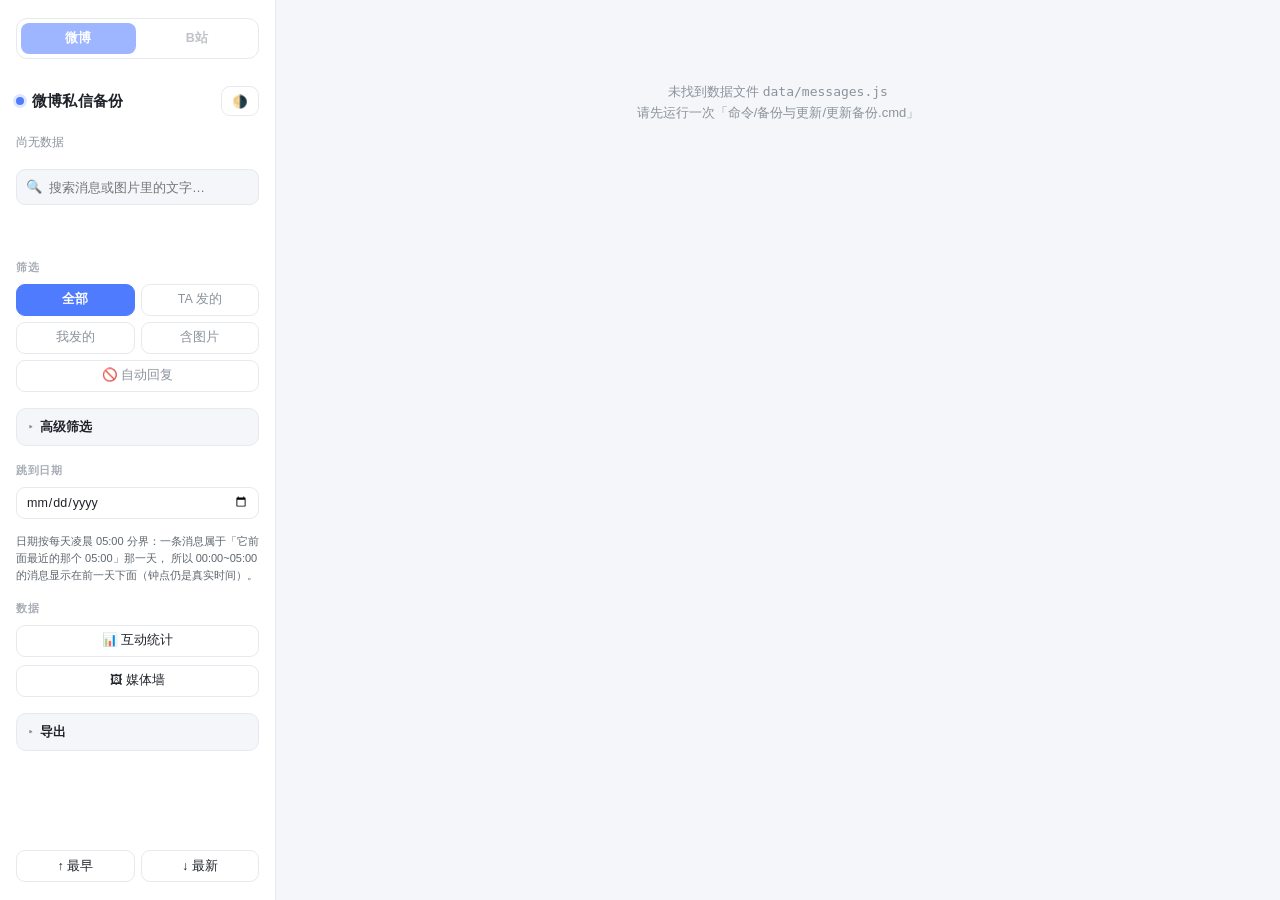
==== commit 811d119a: "新增：完整性清单 / 运行报告 / 导出校验 / 媒体墙 / 统计报告 / 漏抓对账 P0-1 完整性清单（scripts/integrity.mjs）   · 每个文件记 sha256，随时能查有没" ====
--- a/查看备份.html
+++ b/查看备份.html
@@ -401,6 +401,49 @@
   .kpis{grid-template-columns:1fr 1fr;gap:8px}
   .kpi b{font-size:17px}
   .legend{margin-left:0;order:9;width:100%}
+}
+
+/* ---------- 媒体墙（P1-4）----------
+   灯箱解决的是「点开某一张」，媒体墙解决的是「把图片 / 表情一口气看个遍」。
+   网格墙 + 类型筛选 + 谁发的；点任意一张直接进灯箱（与逐条点开同一套）。 */
+#media{
+  position:fixed;inset:0;z-index:185;display:none;align-items:center;justify-content:center;
+  background:rgba(10,12,16,.55);padding:22px;
+}
+#media.on{display:flex}
+.mediabox{
+  background:var(--panel);border-radius:14px;box-shadow:var(--shadow);
+  width:min(980px,100%);max-height:88vh;display:flex;flex-direction:column;overflow:hidden;
+}
+.media-h{
+  display:flex;align-items:center;gap:10px;padding:12px 14px;border-bottom:1px solid var(--line);
+}
+.media-h h2{font-size:16px;margin:0;flex:1}
+.media-h h2 em{font-style:normal;font-weight:400;color:var(--muted-strong);font-size:12.5px;margin-left:8px}
+.media-body{padding:12px 14px 16px;overflow:auto;display:flex;flex-direction:column;gap:10px}
+.mgr{
+  display:grid;grid-template-columns:repeat(auto-fill,minmax(112px,1fr));gap:8px;
+}
+.mgr figure{
+  margin:0;position:relative;border:1px solid var(--line);border-radius:10px;overflow:hidden;
+  background:var(--chip);cursor:zoom-in;
+}
+.mgr figure img{
+  width:100%;height:112px;object-fit:cover;display:block;background:var(--chip);
+}
+.mgr figure figcaption{
+  position:absolute;left:0;right:0;bottom:0;padding:3px 5px;font-size:11px;color:#fff;
+  background:linear-gradient(transparent,rgba(0,0,0,.62));
+  white-space:nowrap;overflow:hidden;text-overflow:ellipsis;
+}
+.mgr figure.me{border-color:var(--c-me)}
+.mgr figure.peer{border-color:var(--c-peer)}
+.mgmsg{color:var(--muted-strong);font-size:12.5px}
+@media (max-width:640px){
+  #media{padding:8px;align-items:flex-start}
+  .mediabox{max-height:94vh}
+  .mgr{grid-template-columns:repeat(auto-fill,minmax(88px,1fr))}
+  .mgr figure img{height:88px}
 }
 
 /* 灯箱 */
@@ -745,6 +788,8 @@
       <div class="sec-t">数据</div>
       <button class="iconbtn wide" id="statBtn"
               title="按每天 05:00 分界（00:00~05:00 算前一天）统计「我发出」与「对方回复」的条数，并画出每日趋势">📊 互动统计</button>
+      <button class="iconbtn wide" id="mediaBtn"
+              title="把这段聊天里的图片 / 动图表情 / 视频封面铺成一面墙，按类型和谁发的筛选，点开就是大图">🖼 媒体墙</button>
     </div>
 
     <!-- 导出：全部在浏览器里本地生成文件，不上传任何内容 -->
@@ -823,6 +868,8 @@
   <div class="statbox">
     <div class="stat-h">
       <h2>互动统计 <em id="statRange">按每天 05:00 分界 · 本机时区</em></h2>
+      <button class="mini" id="statExport"
+              title="把当前这份统计（概览卡片 + 折线图 + 热力图 + 作息 + 高频词）导出成一个 HTML 文件，单文件就能发给别人">导出报告</button>
       <button class="iconbtn" id="statClose">关闭</button>
     </div>
     <div class="stat-body">
@@ -891,6 +938,39 @@
   </div>
 </div>
 
+<!-- 媒体墙（P1-4） -->
+<div id="media">
+  <div class="mediabox">
+    <div class="media-h">
+      <h2>🖼 媒体墙<em id="mediaRange">图片 · 动图表情 · 视频封面</em></h2>
+      <button class="mini" id="mediaAlbum"
+              title="把当前筛选出来的这些图导出成一个 HTML 相册（图片内嵌，单文件就能发给别人）">导出相册</button>
+      <button class="iconbtn" id="mediaClose">关闭</button>
+    </div>
+    <div class="media-body">
+      <div class="ctrls">
+        <span class="seg" id="mgTypeSeg">
+          <button data-mt="all" aria-pressed="true">全部</button>
+          <button data-mt="photo" aria-pressed="false">图片</button>
+          <button data-mt="emoji" aria-pressed="false">动图表情</button>
+          <button data-mt="cover" aria-pressed="false">视频封面</button>
+        </span>
+        <span class="seg" id="mgWhoSeg">
+          <button data-mw="all" aria-pressed="true">双方</button>
+          <button data-mw="me" aria-pressed="false">我发的</button>
+          <button data-mw="peer" aria-pressed="false">TA 发的</button>
+        </span>
+        <span class="seg" id="mgSortSeg">
+          <button data-ms="new" aria-pressed="true">最新在前</button>
+          <button data-ms="old" aria-pressed="false">最早在前</button>
+        </span>
+      </div>
+      <div class="mgmsg" id="mgMsg">—</div>
+      <div class="mgr" id="mgr"></div>
+    </div>
+  </div>
+</div>
+
 <!-- 会话清单（由 scripts/build_sessions.mjs 从项目根的 sessions.json 生成）。
      缺这个文件时页面会用内置的「微博 / B站」两个来源兜底，不会打不开。 -->
 <script src="sessions.js" onerror="window.__sessionsMissing=1"></script>
@@ -994,12 +1074,15 @@
     fab:    document.querySelector('.fab').cloneNode(true),
     lb:     document.getElementById('lb').cloneNode(true),
     stat:   document.getElementById('stat').cloneNode(true),
+    /* 媒体墙也必须在快照里：切换数据源时 DOM 是整棵重建的，
+       少了这一项，第二次 boot 就会拿到上一轮渲染过的旧墙（还带着旧会话的图）。 */
+    media:  document.getElementById('media').cloneNode(true),
   };
   return SNAP;
 }
 function resetDom(){
   var S = snapDom();
-  [[ '.layout', S.layout ], [ '.fab', S.fab ], [ '#lb', S.lb ], [ '#stat', S.stat ]]
+  [[ '.layout', S.layout ], [ '.fab', S.fab ], [ '#lb', S.lb ], [ '#stat', S.stat ], [ '#media', S.media ]]
     .forEach(function(p){
       var cur = document.querySelector(p[0]);
       if(cur && cur.parentNode) cur.parentNode.replaceChild(p[1].cloneNode(true), cur);
@@ -2743,6 +2826,209 @@
   });
 
   /* ==========================================================
+     媒体墙（P1-4）
+     ----------------------------------------------------------
+     图片 / 动图表情 / 视频封面本来只能「一条一条翻到那张图」，
+     这里把当前数据源里所有媒体铺成一面墙：按类型与「谁发的」筛选，
+     点任意一格进灯箱（与逐条点开是同一套：X/Y 计数、左右方向键、下载）。
+     图多的时候只铺前 400 格并说明还有多少 —— 一次性塞几千个 img 会卡死页面。
+     ========================================================== */
+  var MG = { type: 'all', who: 'all', sort: 'new', all: [], shown: 0 };
+  var MG_CAP = 400;
+  var MG_KIND = { photo: '图片', emoji: '动图表情', cover: '视频封面', card: '卡片配图' };
+
+  function buildMedia(){
+    var arr = [];
+    ALL.forEach(function(m, i){
+      (m.images || []).forEach(function(im){
+        if(!im.local) return;
+        arr.push({ im: im, from: m.from || '', ts: m.ts || 0, kind: im.kind || 'photo', mi: i });
+      });
+    });
+    MG.all = arr;
+  }
+  function mediaList(){
+    var t = MG.type, w = MG.who;
+    var arr = MG.all.filter(function(x){
+      if(t !== 'all' && x.kind !== t) return false;
+      if(w !== 'all' && x.from !== w) return false;
+      return true;
+    });
+    arr.sort(function(a, b){ return MG.sort === 'new' ? (b.ts - a.ts) : (a.ts - b.ts); });
+    return arr;
+  }
+  function renderMedia(){
+    buildMedia();
+    var arr = mediaList(), grid = document.getElementById('mgr');
+    var shown = arr.slice(0, MG_CAP);
+    MG.shown = shown.length;
+    grid.innerHTML = shown.map(function(x){
+      // 用 allImages 里的下标开灯箱 —— 灯箱是按这份数组编号的
+      var li = allImages.indexOf(x.im);
+      var d = x.ts ? new Date(x.ts) : null;
+      var cap = d ? (d.getMonth() + 1) + '/' + d.getDate() : '';
+      return '<figure class="' + esc(x.from) + '" data-li="' + li + '" data-mi="' + x.mi + '">' +
+        '<img src="' + esc(x.im.local) + '" alt="" loading="lazy">' +
+        '<figcaption>' + esc(cap + ' · ' + (MG_KIND[x.kind] || x.kind)) + '</figcaption></figure>';
+    }).join('') || '<div class="mgmsg">这个筛选下没有图片</div>';
+    document.getElementById('mgMsg').textContent =
+      '共 ' + arr.length.toLocaleString() + ' 项' +
+      (arr.length > MG_CAP ? '（先铺 ' + MG_CAP + ' 格，改筛选可看其它）' : '') +
+      '　· 点图看大图，左右方向键翻页';
+    document.getElementById('mediaRange').textContent =
+      (MG.type === 'all' ? '全部类型' : (MG_KIND[MG.type] || MG.type)) + ' · ' +
+      (MG.who === 'all' ? '双方' : (MG.who === 'me' ? '我发的' : 'TA 发的'));
+  }
+  function openMedia(){
+    document.getElementById('media').classList.add('on');
+    renderMedia();
+  }
+  function closeMedia(){ document.getElementById('media').classList.remove('on'); }
+
+  document.getElementById('mediaBtn').onclick = openMedia;
+  document.getElementById('mediaClose').onclick = closeMedia;
+  document.getElementById('media').addEventListener('click', function(e){
+    if(e.target.id === 'media') closeMedia();
+  });
+  onDoc('keydown', function(e){
+    if(e.key === 'Escape' && document.getElementById('media').classList.contains('on')) closeMedia();
+  });
+  document.getElementById('mgr').addEventListener('click', function(e){
+    var fig = e.target.closest && e.target.closest('figure');
+    if(!fig) return;
+    var li = parseInt(fig.dataset.li, 10);
+    if(li >= 0) openLb(li);
+  });
+  function bindSeg(id, attr, key){
+    Array.prototype.forEach.call(document.querySelectorAll('#' + id + ' button'), function(b){
+      b.onclick = function(){
+        Array.prototype.forEach.call(document.querySelectorAll('#' + id + ' button'), function(x){
+          x.setAttribute('aria-pressed', 'false');
+        });
+        b.setAttribute('aria-pressed', 'true');
+        MG[key] = b.dataset[attr];
+        renderMedia();
+      };
+    });
+  }
+  bindSeg('mgTypeSeg', 'mt', 'type');
+  bindSeg('mgWhoSeg', 'mw', 'who');
+  bindSeg('mgSortSeg', 'ms', 'sort');
+
+  /* 导出相册：一份自包含但**不内嵌图片**的 HTML（图片仍走相对路径）。
+     为什么不内嵌：file:// 页面把本地图片画到 canvas 会被当成跨域污点，
+     取不到数据；相对路径方案和既有的「HTML 导出」口径一致（存到项目目录下打开即可）。 */
+  document.getElementById('mediaAlbum').onclick = function(){
+    var arr = mediaList();
+    if(!arr.length){ alert('当前筛选下没有图片'); return; }
+    var use = arr.slice(0, MG_CAP);
+    var body = use.map(function(x){
+      var d = x.ts ? new Date(x.ts).toLocaleString('zh-CN') : '';
+      return '<figure><img src="' + esc(x.im.local) + '" alt="" loading="lazy">' +
+        '<figcaption>' + esc(d) + ' · ' + esc(x.from === 'me' ? SELF_LABEL : PEER_LABEL) + '</figcaption></figure>';
+    }).join('\n');
+    var html = '<!doctype html><html lang="zh-CN"><head><meta charset="utf-8">' +
+      '<meta name="viewport" content="width=device-width,initial-scale=1"><title>图片相册</title><style>' +
+      'body{margin:0;padding:18px;background:#f4f6f9;color:#1f2329;font:14px/1.6 system-ui,"Microsoft YaHei",sans-serif}' +
+      'h1{font-size:17px}.meta{color:#5b6673;font-size:12.5px}' +
+      '.g{display:grid;grid-template-columns:repeat(auto-fill,minmax(140px,1fr));gap:10px;margin-top:12px}' +
+      'figure{margin:0;background:#fff;border:1px solid #e6e9ee;border-radius:10px;overflow:hidden}' +
+      'figure img{width:100%;height:140px;object-fit:cover;display:block}' +
+      'figcaption{padding:4px 6px;font-size:11.5px;color:#5b6673}</style></head><body>' +
+      '<h1>🖼 图片相册（' + use.length + ' 张）</h1>' +
+      '<p class="meta">导出时间：' + esc(new Date().toLocaleString('zh-CN')) +
+      '　⚠ 图片用的是相对路径 —— 请把这个文件放在<b>项目根目录</b>下再打开，否则图片加载不到。</p>' +
+      '<div class="g">' + body + '</div></body></html>';
+    saveBlob('相册_' + CUR_SRC + '_' + ymd(new Date()) + '.html', html, 'text/html');
+  };
+
+  /* ==========================================================
+     统计报告导出（P1-5）
+     ----------------------------------------------------------
+     统计原本只能在本机这个面板里看。这里把它导出成一份**自包含 HTML**：
+     关键数字 + 折线图 + 热力图 + 节律 + 词云，图表直接序列化页面里现成的 SVG，
+     不引任何外部 JS / CDN（零依赖是本项目的前提，报告也不能破例）。
+     报告里带昵称、时间节律和高频词 —— 所以导出前默认先问一次要不要打码。
+     ========================================================== */
+  document.getElementById('statExport').onclick = function(){
+    var S = statSlice(), n = S.dates.length;
+    var sMe = 0, sPeer = 0, both = 0, peakMe = 0, peakDay = S.dates[0] || '';
+    var run = 0, best = 0, bestEnd = '';
+    for(var i = 0; i < n; i++){
+      sMe += S.me[i]; sPeer += S.peer[i];
+      if(S.me[i] && S.peer[i]) both++;
+      if(S.me[i] > peakMe){ peakMe = S.me[i]; peakDay = S.dates[i]; }
+      if(S.me[i] || S.peer[i]){ run++; if(run > best){ best = run; bestEnd = S.dates[i]; } } else run = 0;
+    }
+    // 最活跃的时段：只统计落在当前区间里的消息
+    var hours = new Array(24).fill(0);
+    var fromKey = S.dates[0], toKey = S.dates[n - 1];
+    ALL.forEach(function(m){
+      if(!m.ts) return;
+      var k = dayKey(m.ts);
+      if(fromKey && k < fromKey) return;
+      if(toKey && k > toKey) return;
+      hours[new Date(m.ts).getHours()]++;
+    });
+    var topHour = 0;
+    for(var h = 1; h < 24; h++) if(hours[h] > hours[topHour]) topHour = h;
+
+    var anon = confirm(
+      '这份报告里会有昵称、聊天节律和高频词。\n\n' +
+      '点「确定」= 把双方昵称换成「我 / TA」再导出（发给别人时推荐）\n' +
+      '点「取消」= 保留真实昵称');
+    var ME = anon ? '我' : SELF_LABEL, PEER = anon ? 'TA' : PEER_LABEL;
+    var todos = [];
+    if(anon){ todos.push(function(s){ return String(s).split(SELF_LABEL).join('我').split(PEER_LABEL).join('TA'); }); }
+    var clean = function(s){ var t = String(s == null ? '' : s); for(var i = 0; i < todos.length; i++) t = todos[i](t); return t; };
+
+    // 图表直接序列化页面里现成的 SVG —— 不重画一遍，报告口径就和屏幕上看到的一致
+    var chart = document.getElementById('chart').outerHTML;
+    var heat = document.getElementById('heat').outerHTML;
+    var rhythm = clean(document.getElementById('rhythm').innerHTML);
+    var wc = clean(document.getElementById('wc').innerHTML);
+    var caliber = clean(document.getElementById('caliber').innerHTML);
+
+    var html = '<!doctype html><html lang="zh-CN"><head><meta charset="utf-8">' +
+      '<meta name="viewport" content="width=device-width,initial-scale=1"><title>聊天统计报告</title><style>' +
+      ':root{--line:#e6e9ee;--muted:#5b6673;--c-me:#4f7cff;--c-peer:#e8507a}' +
+      'body{margin:0;padding:24px 18px 60px;background:#f4f6f9;color:#1f2329;' +
+      'font:14px/1.7 system-ui,"Microsoft YaHei",sans-serif}' +
+      '.wrap{max-width:900px;margin:0 auto}h1{font-size:20px}h2{font-size:16px;margin:26px 0 8px}' +
+      '.meta{color:var(--muted);font-size:12.5px}' +
+      '.card{background:#fff;border:1px solid var(--line);border-radius:12px;padding:14px;margin:12px 0}' +
+      '.kpis{display:grid;grid-template-columns:repeat(auto-fit,minmax(160px,1fr));gap:10px}' +
+      '.kpi{background:#fff;border:1px solid var(--line);border-radius:12px;padding:10px 12px}' +
+      '.kpi b{display:block;font-size:20px}.kpi span{color:var(--muted);font-size:12px}' +
+      'svg{max-width:100%;height:auto}' +
+      '@media print{body{background:#fff}}</style></head><body><div class="wrap">' +
+      '<h1>📊 聊天统计报告</h1>' +
+      '<p class="meta">导出时间：' + esc(new Date().toLocaleString('zh-CN')) +
+      '　·　范围 ' + esc((S.dates[0] || '?') + ' ~ ' + (S.dates[n - 1] || '?')) +
+      '　·　按每天 ' + DAY_CUT_S + ' 分界' + (anon ? '　·　<b>昵称已打码</b>' : '　·　<b>含真实昵称</b>') + '</p>' +
+      '<div class="card"><h2>关键数字</h2><div class="kpis">' +
+        '<div class="kpi"><b>' + sMe.toLocaleString() + '</b><span>' + esc(ME) + '发出</span></div>' +
+        '<div class="kpi"><b>' + sPeer.toLocaleString() + '</b><span>' + esc(PEER) + '发出</span></div>' +
+        '<div class="kpi"><b>' + best.toLocaleString() + ' 天</b><span>最长连续聊天（到 ' + esc(bestEnd) + '）</span></div>' +
+        '<div class="kpi"><b>' + topHour + ':00–' + topHour + ':59</b><span>最活跃的时段</span></div>' +
+        '<div class="kpi"><b>' + both.toLocaleString() + ' / ' + n.toLocaleString() + ' 天</b><span>有来有回</span></div>' +
+        '<div class="kpi"><b>' + peakMe.toLocaleString() + ' 条</b><span>单日峰值（' + esc(peakDay) + '）</span></div>' +
+      '</div></div>' +
+      '<div class="card"><h2>每日趋势</h2>' + chart + '</div>' +
+      '<div class="card"><h2>日历热力图</h2><div style="overflow:auto">' + heat + '</div></div>' +
+      '<div class="card"><h2>聊天节律</h2>' + rhythm + '</div>' +
+      '<div class="card"><h2>高频词云</h2>' + wc + '</div>' +
+      caliber +
+      '<p class="meta">本报告由「私信备份」在本机生成，未上传任何数据。' +
+      '发给别人之前请再确认一遍：昵称、聊天时段和高频词都会暴露你的作息与话题。</p>' +
+      '</div></body></html>';
+    // 兜底再打码一遍：SVG 的 <title>/图例里也可能带着昵称，
+    // 只清洗几个片段会漏，整份 HTML 过一遍才敢说「已打码」。
+    if(anon) html = clean(html);
+    saveBlob('统计报告_' + CUR_SRC + '_' + ymd(new Date()) + '.html', html, 'text/html');
+  };
+
+  /* ==========================================================
      日历热力图（P1-8）
      ----------------------------------------------------------
      用已有的按天统计铺成方格：列 = 周（周一起始）、行 = 周一~周日。
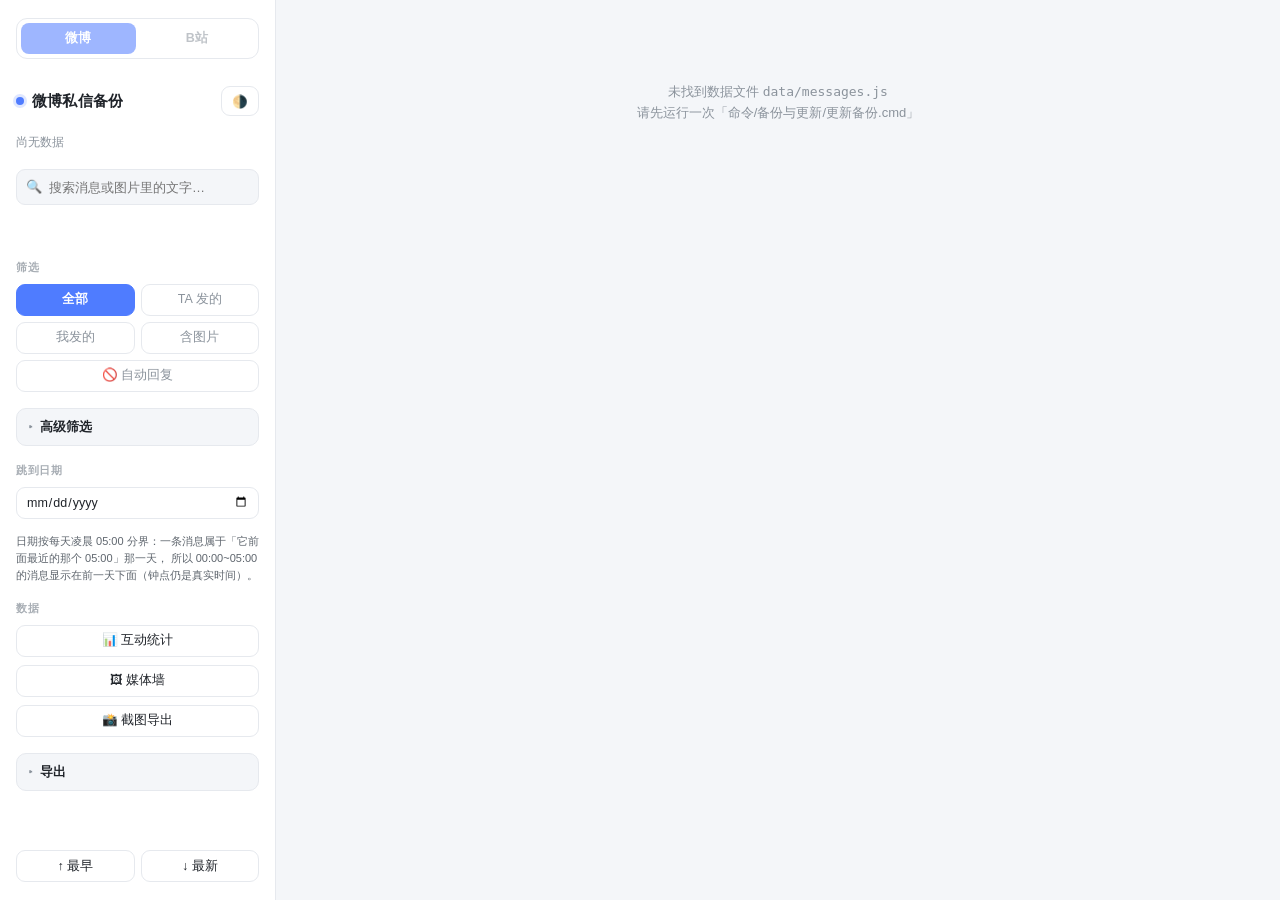
==== commit 7f745db6: "新增：多选消息高清截图导出（canvas 重排版重绘 + 自动分张） 看私信的那个页面（查看备份.html）侧栏新增「📸 截图导出」： - 勾选消息导出高清长图；Shift + 点击连选一段，「全选已" ====
--- a/查看备份.html
+++ b/查看备份.html
@@ -444,6 +444,113 @@
   .mediabox{max-height:94vh}
   .mgr{grid-template-columns:repeat(auto-fill,minmax(88px,1fr))}
   .mgr figure img{height:88px}
+}
+
+/* ================= 高清截图导出（多选 + canvas 重绘）=================
+   和「截屏」是两回事：这里不看屏幕上那张位图，而是把选中的消息
+   用代码重新排版、再以 2~3 倍比例把**字形和图片**画进 canvas，
+   所以放大看边缘是清的 —— 放大网页截图只会糊。 */
+
+/* 选择模式：勾选框插在消息行的最外侧。.msg.me 是 row-reverse，
+   所以同一个 DOM 位置在左右两侧分别落在最外端，天然对称。 */
+.shot-on .msg{padding:6px 8px;margin:5px -8px}
+.shot-on .msg.shot-picked{background:rgba(79,124,255,.08)}
+.shot-on .msg.shot-picked .bubble{box-shadow:0 0 0 1.5px var(--accent),var(--shadow)}
+.shotck{
+  flex:none;width:22px;height:22px;margin-top:5px;border-radius:7px;
+  border:1.5px solid var(--line);background:var(--panel);cursor:pointer;
+  display:flex;align-items:center;justify-content:center;
+  color:transparent;font-size:13px;line-height:1;user-select:none;
+}
+.shotck:hover{border-color:var(--accent)}
+.shotck[aria-checked="true"]{background:var(--accent);border-color:var(--accent);color:#fff}
+/* 日期分隔条上的「选这天」 */
+.day .daysel{
+  flex:none;border:1px solid var(--line);background:var(--panel);color:var(--muted-strong);
+  border-radius:999px;font:inherit;font-size:11.5px;padding:2px 9px;cursor:pointer;white-space:nowrap;
+}
+.day .daysel:hover{border-color:var(--accent);color:var(--accent)}
+
+/* 底部浮动条 */
+/* 受限模式警告：必须在**选择模式一进去**就能看见，
+   否则用户勾了半天、点了导出才发现图片合不进去。 */
+#shotWarn{
+  display:none;position:fixed;left:50%;bottom:76px;z-index:95;transform:translateX(-50%);
+  max-width:min(720px,92vw);padding:9px 13px;border-radius:12px;
+  background:var(--panel);border:1px solid var(--line);box-shadow:var(--shadow);
+  font-size:12.5px;line-height:1.65;color:var(--muted-strong);
+}
+#shotWarn.on{display:block}
+#shotWarn b{color:var(--text)}
+#shotWarn code{background:var(--chip);border-radius:5px;padding:1px 5px;font-size:12px;color:var(--text)}
+#shotBar{
+  display:none;position:fixed;left:50%;bottom:20px;z-index:95;
+  transform:translateX(-50%);align-items:center;gap:10px;
+  padding:8px 12px;border-radius:999px;
+  background:var(--panel);border:1px solid var(--line);box-shadow:var(--shadow);
+}
+#shotBar.on{display:flex}
+#shotBar .cnt{font-size:13px;color:var(--text);white-space:nowrap}
+#shotBar .cnt b{color:var(--accent)}
+#shotBar .cnt i{font-style:normal;color:var(--muted-strong);font-size:12px}
+#shotBar button{
+  font:inherit;font-size:12.5px;padding:5px 12px;border-radius:999px;cursor:pointer;
+  border:1px solid var(--line);background:var(--panel);color:var(--text);white-space:nowrap;
+}
+#shotBar button:hover{border-color:var(--accent);color:var(--accent)}
+#shotBar button.pri{background:var(--accent);border-color:var(--accent);color:#fff}
+#shotBar button.pri:hover{filter:brightness(1.08);color:#fff}
+#shotBar button:disabled{opacity:.45;cursor:default}
+
+/* 截图面板 */
+#shot{
+  position:fixed;inset:0;z-index:210;background:rgba(10,12,16,.62);
+  display:none;align-items:center;justify-content:center;padding:20px;
+}
+#shot.on{display:flex}
+.shotbox{
+  width:100%;max-width:980px;max-height:90vh;display:flex;flex-direction:column;
+  background:var(--bg);border:1px solid var(--line);border-radius:14px;box-shadow:var(--shadow);overflow:hidden;
+}
+.shot-h{
+  display:flex;align-items:center;gap:10px;flex-wrap:wrap;
+  padding:12px 16px;border-bottom:1px solid var(--line);background:var(--panel);
+}
+.shot-h h2{font-size:15px;margin:0;display:flex;align-items:center;gap:8px}
+.shot-h h2 em{font-style:normal;font-weight:400;font-size:12px;color:var(--muted-strong)}
+.shot-h .sp{flex:1}
+.shot-body{padding:14px 16px 20px;overflow:auto}
+.shot-hint{
+  display:none;margin:0 0 12px;padding:9px 12px;border-radius:10px;font-size:12.5px;line-height:1.65;
+  border:1px solid var(--line);background:var(--panel);color:var(--muted-strong);
+}
+.shot-hint.on{display:block}
+.shot-hint b{color:var(--text)}
+.shot-hint code{
+  background:var(--chip);border-radius:5px;padding:1px 5px;font-size:12px;color:var(--text);
+}
+.shotgrid{display:grid;grid-template-columns:repeat(auto-fill,minmax(210px,1fr));gap:12px}
+.shotcard{
+  background:var(--panel);border:1px solid var(--line);border-radius:11px;overflow:hidden;
+  display:flex;flex-direction:column;
+}
+.shotcard .th{
+  height:190px;background:var(--chip);display:flex;align-items:flex-start;justify-content:center;overflow:hidden;
+}
+.shotcard .th img{width:100%;display:block}
+.shotcard .cap{padding:7px 9px;font-size:12px;color:var(--muted-strong);display:flex;align-items:center;gap:8px}
+.shotcard .cap b{color:var(--text);font-weight:600}
+.shotcard .cap a{margin-left:auto;color:var(--link);text-decoration:none;font-size:12px}
+.shotcard .cap a:hover{text-decoration:underline}
+.shotprog{font-size:12.5px;color:var(--muted-strong);margin-bottom:12px}
+.shotprog b{color:var(--text)}
+@media (max-width:640px){
+  #shot{padding:8px;align-items:flex-start}
+  .shotbox{max-height:94vh}
+  .shotgrid{grid-template-columns:repeat(auto-fill,minmax(150px,1fr))}
+  .shotcard .th{height:140px}
+  #shotBar{left:8px;right:8px;bottom:8px;transform:none;flex-wrap:wrap;justify-content:center;border-radius:14px}
+  #shotWarn{left:8px;right:8px;bottom:108px;transform:none;max-width:none}
 }
 
 /* 灯箱 */
@@ -790,6 +897,8 @@
               title="按每天 05:00 分界（00:00~05:00 算前一天）统计「我发出」与「对方回复」的条数，并画出每日趋势">📊 互动统计</button>
       <button class="iconbtn wide" id="mediaBtn"
               title="把这段聊天里的图片 / 动图表情 / 视频封面铺成一面墙，按类型和谁发的筛选，点开就是大图">🖼 媒体墙</button>
+      <button class="iconbtn wide" id="shotBtn"
+              title="勾选若干条消息，重新排版绘成高清长图（消息多会自动分成多张），用于分享或存档">📸 截图导出</button>
     </div>
 
     <!-- 导出：全部在浏览器里本地生成文件，不上传任何内容 -->
@@ -971,6 +1080,38 @@
   </div>
 </div>
 
+<!-- 高清截图导出：底部选择条 + 结果面板 -->
+<div id="shotwrap">
+  <div id="shotWarn"></div>
+  <div id="shotBar">
+    <span class="cnt" id="shotCnt">已选 <b>0</b> 条</span>
+    <span class="seg" id="shotScaleSeg"
+          title="导出比例。2× = 1520px 宽（推荐，一张能装更多条）；3× 更清晰，但每张能装的条数更少">
+      <button data-sc="2" aria-pressed="true">2×</button>
+      <button data-sc="3" aria-pressed="false">3×</button>
+    </span>
+    <button id="shotAll">全选已显示</button>
+    <button id="shotClear">清空</button>
+    <button id="shotGo" class="pri">导出高清长图</button>
+    <button id="shotExit">退出</button>
+  </div>
+  <div id="shot">
+    <div class="shotbox">
+      <div class="shot-h">
+        <h2>📸 截图导出<em id="shotRange">—</em></h2>
+        <span class="sp"></span>
+        <button class="mini" id="shotZip">打包成 ZIP</button>
+        <button class="iconbtn" id="shotClose">关闭</button>
+      </div>
+      <div class="shot-body">
+        <div class="shot-hint" id="shotHint"></div>
+        <div class="shotprog" id="shotProg"></div>
+        <div class="shotgrid" id="shotGrid"></div>
+      </div>
+    </div>
+  </div>
+</div>
+
 <!-- 会话清单（由 scripts/build_sessions.mjs 从项目根的 sessions.json 生成）。
      缺这个文件时页面会用内置的「微博 / B站」两个来源兜底，不会打不开。 -->
 <script src="sessions.js" onerror="window.__sessionsMissing=1"></script>
@@ -1077,12 +1218,16 @@
     /* 媒体墙也必须在快照里：切换数据源时 DOM 是整棵重建的，
        少了这一项，第二次 boot 就会拿到上一轮渲染过的旧墙（还带着旧会话的图）。 */
     media:  document.getElementById('media').cloneNode(true),
+    /* 截图导出的浮动条与结果面板同理：切源时里面的预览图必须跟着清掉，
+       否则换到 B站 还挂着微博那批缩略图。 */
+    shotwrap: document.getElementById('shotwrap').cloneNode(true),
   };
   return SNAP;
 }
 function resetDom(){
   var S = snapDom();
-  [[ '.layout', S.layout ], [ '.fab', S.fab ], [ '#lb', S.lb ], [ '#stat', S.stat ], [ '#media', S.media ]]
+  [[ '.layout', S.layout ], [ '.fab', S.fab ], [ '#lb', S.lb ], [ '#stat', S.stat ],
+   [ '#media', S.media ], [ '#shotwrap', S.shotwrap ]]
     .forEach(function(p){
       var cur = document.querySelector(p[0]);
       if(cur && cur.parentNode) cur.parentNode.replaceChild(p[1].cloneNode(true), cur);
@@ -1946,6 +2091,10 @@
     fixAvatars();
     fixImgs();
     bindCtx();
+    /* 截图选择模式：重绘会把勾选框连同旧 DOM 一起丢掉，这里补回来。
+       函数声明会提升，而 SHOT 还没初始化时函数内部会直接返回，所以
+       首次 render()（在截图模块初始化之前）调用它是安全的。 */
+    shotSync();
     var mt = document.getElementById('moreTop'), mb = document.getElementById('moreBot');
     if(mt) mt.onclick = function(){ st.win = Math.max(0, st.win - CHUNK); render(true); };
     if(mb) mb.onclick = function(){ st.win = st.win + CHUNK; render(true); };
@@ -2826,6 +2975,1198 @@
   });
 
   /* ==========================================================
+     高清截图导出（多选 → 重新排版 → 高清长图）
+     ----------------------------------------------------------
+     和「截屏」不是一回事：截屏是把屏幕上那张位图裁下来，放大必糊；
+     这里是先在 canvas 里**按逻辑像素重新排一遍版**——换行、气泡圆角、
+     图片缩略图、卡片、表情内联全部用代码算出来，最后整体按 2~3 倍比例
+     落成 PNG。文字是按字号真绘制的字形，所以放大看边缘仍然是清的。
+
+     一个浏览器安全边界必须先讲清楚（实测，见 _probe_canvas_file.mjs）：
+       · file:// 双击打开                      → 本地图片会「污染」canvas，
+                                                 toBlob() 抛 SecurityError，导不出图
+       · http://127.0.0.1（WebUI 的 /viewer）   → 同源，正常
+       · file:// + --allow-file-access-from-files → 正常
+     所以这里会自动探测：受限时照常导出（图片位置留占位框），
+     并在面板里给出可照做的下一步（命令/查看与导出/高清截图.cmd），
+     而不是丢一句报错让人自己猜。
+     ========================================================== */
+
+  /* ---------- A. 状态 / 取色 / 字体 ---------- */
+  var SHOT = {
+    on: false,          // 是否处于选择模式
+    pick: {},           // 已选中的消息：ai → 1（用 ALL 的下标，与筛选/搜索解耦）
+    anchor: null,       // Shift 连选的锚点
+    scale: 2,           // 导出比例
+    busy: false,
+    tainted: null,      // null 未测 / true 受污染 / false 正常
+    noImg: false,       // true = 本次导出不画任何本地图片（含头像），只画占位框
+    files: [],          // 最近一次导出产物
+    urls: [],           // 面板里预览用的 blob URL（换一批时要 revoke）
+  };
+
+  /* 逻辑画布宽度。和页面的 main{max-width:1000px} 不是一回事：
+     这里刻意窄一点（760），长截图单张能装更多条，读起来也更像聊天记录。 */
+  var SHOT_W = 760, SHOT_PAD = 26;
+  var SHOT_AV = 34, SHOT_AVGAP = 9, SHOT_MSG_MY = 11;   // 与 .msg{margin:11px 0} 同口径
+  var SHOT_BODY = Math.min(Math.round((SHOT_W - SHOT_PAD * 2) * 0.70), 492);  // 与 .body max-width 同口径
+  var SHOT_BPAD_X = 12, SHOT_BPAD_Y = 8;                                     // 与 .bubble padding 同口径
+  var SHOT_LH = 1.6;                                                         // body line-height
+  var SHOT_FS = 14, SHOT_FS_META = 11, SHOT_FS_SUB = 12.5,
+      SHOT_FS_CARDH = 12, SHOT_FS_TAG = 11;
+  var SHOT_HEAD_H = 58, SHOT_FOOT_H = 34;
+  /* 单页像素上限。Chrome 单边上限 65535、总面积约 2.6 亿像素；
+     这里取保守值，既不踩浏览器限制，又能让一张图装下足够多消息。
+     （Safari 的画布面积上限低得多 —— 本项目只承诺 Edge / Chrome。） */
+  var SHOT_PAGE_PX_H = 16000, SHOT_PAGE_PX_AREA = 40e6;
+  var SHOT_IMG_MAX = 240, SHOT_IMG_MAX_EMOJI = 130;
+  var SHOT_BOX = '📦';
+
+  var SHOT_PAL = null;
+  function shotPalette(){
+    if(SHOT_PAL) return SHOT_PAL;
+    var cs = getComputedStyle(document.documentElement);
+    var v = function(n, fb){ var s = (cs.getPropertyValue(n) || '').trim(); return s || fb; };
+    var stops = String(v('--me', '')).match(/#[0-9a-fA-F]{3,8}|rgba?\([^)]*\)/g) || ['#4f7cff', '#7b5cff'];
+    SHOT_PAL = {
+      bg: v('--bg', '#f4f6f9'), panel: v('--panel', '#fff'),
+      text: v('--text', '#1f2329'), muted: v('--muted', '#8b939c'), muted2: v('--muted-strong', '#5f666e'),
+      line: v('--line', '#e6e9ee'),
+      peer: v('--peer', '#ffffff'), peerText: v('--peer-text', '#1f2329'),
+      meA: stops[0], meB: stops[stops.length - 1], meText: v('--me-text', '#fff'),
+      accent: v('--accent', '#4f7cff'), chip: v('--chip', '#eef1f6'),
+      link: v('--link', '#1d4ed8'), linkInk: v('--link-ink', '#1b3a9e'),
+      dark: document.documentElement.getAttribute('data-theme') === 'dark',
+    };
+    return SHOT_PAL;
+  }
+  // 字体族从 body 读，不写死 —— 用户系统里有什么就用什么，与页面所见一致
+  function shotFamily(){
+    return getComputedStyle(document.body).fontFamily ||
+      'system-ui,"Microsoft YaHei",sans-serif';
+  }
+  var SHOT_FAM = null;
+  function shotFont(size, weight){
+    if(!SHOT_FAM) SHOT_FAM = shotFamily();
+    return (weight ? weight + ' ' : '') + size + 'px ' + SHOT_FAM;
+  }
+
+  /* 度量用的离屏上下文：排版全在逻辑像素下做，绘制时才乘比例 */
+  var SHOT_MZ = document.createElement('canvas').getContext('2d');
+  function shotMeasure(s, size, weight){
+    SHOT_MZ.font = shotFont(size, weight);
+    return SHOT_MZ.measureText(s).width;
+  }
+
+  /* ---------- B. 排版工具 ---------- */
+  // 圆角矩形（四角半径可分别给，对应 .bubble 的「靠近自己那侧的角更小」）
+  function shotRR(g, x, y, w, h, r){
+    var tl, tr, br, bl;
+    if(typeof r === 'number') tl = tr = br = bl = r;
+    else { tl = r[0]; tr = r[1]; br = r[2]; bl = r[3]; }
+    tl = Math.min(tl, w / 2, h / 2); tr = Math.min(tr, w / 2, h / 2);
+    br = Math.min(br, w / 2, h / 2); bl = Math.min(bl, w / 2, h / 2);
+    g.beginPath();
+    g.moveTo(x + tl, y);
+    g.lineTo(x + w - tr, y);  g.arcTo(x + w, y, x + w, y + tr, tr);
+    g.lineTo(x + w, y + h - br); g.arcTo(x + w, y + h, x + w - br, y + h, br);
+    g.lineTo(x + bl, y + h);  g.arcTo(x, y + h, x, y + h - bl, bl);
+    g.lineTo(x, y + tl);      g.arcTo(x, y, x + tl, y, tl);
+    g.closePath();
+  }
+
+  /* 把一段文本切成「可换行的最小单元」：
+     · 拉丁/数字串整体不拆（避免把 https://… 拆成两行中间断掉）
+     · 中文与标点逐字可断（这就是浏览器的 CJK 断行行为） */
+  function shotChunks(s){
+    var out = [], i = 0, m;
+    var RE = /[A-Za-z0-9@#._\-\/:+~%$&=?]+/g;
+    while((m = RE.exec(s))){
+      for(var k = i; k < m.index; k++) out.push(s.charAt(k));
+      out.push(m[0]);
+      i = RE.lastIndex;
+    }
+    for(var k2 = i; k2 < s.length; k2++) out.push(s.charAt(k2));
+    return out;
+  }
+
+  // 文本 → 行内元素序列（把官方表情图当成一个行内「方块」参与换行）
+  function shotInline(text, size){
+    var items = [], i = 0, m;
+    var RE = /\[([^\[\]\s]{1,20})\]|\/?(ee[0-9a-f]{4,6})\.(?:png|gif)/gi;
+    var faceH = size * 1.4;
+    RE.lastIndex = 0;
+    while((m = RE.exec(text))){
+      if(m.index > i) shotPushText(items, text.slice(i, m.index), size);
+      var rel = shotFaceRel(m[2] ? m[2] : m[1]);
+      if(rel) items.push({ face: rel, w: faceH, h: faceH });
+      else shotPushText(items, m[0], size);      // 字典里没有 → 原样当文字
+      i = RE.lastIndex;
+    }
+    if(i < text.length) shotPushText(items, text.slice(i), size);
+    return items;
+  }
+  function shotPushText(items, s, size){
+    if(!s) return;
+    var parts = s.split('\n');
+    for(var p = 0; p < parts.length; p++){
+      if(p) items.push({ br: 1, w: 0 });
+      var cs = shotChunks(parts[p]);
+      for(var i = 0; i < cs.length; i++) items.push({ s: cs[i], w: shotMeasure(cs[i], size) });
+    }
+  }
+  function shotFaceRel(token){
+    if(!token) return null;
+    var m = /^\/?(ee[0-9a-f]{4,6})\.(?:png|gif)$/i.exec(token), rel = null;
+    if(m) rel = FACES.ee && FACES.ee[m[1].toLowerCase()];
+    else if(FACES.phrase) rel = FACES.phrase[token] || FACES.phrase['[' + token + ']'];
+    return rel || null;
+  }
+
+  /* 贪心换行：行内元素 → 行数组。maxW 之外没有别的约束。 */
+  function shotWrap(items, maxW){
+    var lines = [], cur = { w: 0, items: [] };
+    for(var i = 0; i < items.length; i++){
+      var it = items[i];
+      if(it.br){ lines.push(cur); cur = { w: 0, items: [] }; continue; }
+      if(cur.w + it.w > maxW && cur.items.length){
+        lines.push(cur);
+        cur = { w: 0, items: [] };
+      }
+      cur.items.push(it);
+      cur.w += it.w;
+    }
+    if(cur.items.length || !lines.length) lines.push(cur);
+    return lines;
+  }
+
+  /* ---------- C. 图片加载（带缓存与超时） ---------- */
+  var SHOT_IMGC = {};
+  function shotLoadImg(src){
+    if(!src) return Promise.resolve(null);
+    if(SHOT_IMGC[src]) return SHOT_IMGC[src];
+    SHOT_IMGC[src] = new Promise(function(res){
+      var im = new Image(), done = false;
+      var t = setTimeout(function(){ if(!done){ done = true; res(null); } }, 15000);
+      im.onload = function(){ if(done) return; done = true; clearTimeout(t); res(im); };
+      im.onerror = function(){ if(done) return; done = true; clearTimeout(t); res(null); };
+      im.src = src;
+    });
+    return SHOT_IMGC[src];
+  }
+
+  /* ---------- D. 构建块（测量） ---------- */
+  /* 每个块自带 h；分页只按块高切，所以**永远不会从一条消息中间劈开**。
+     块的内部再把要画的东西展开成一串图元（op），绘制阶段只负责照着画，
+     不再做任何度量 —— 这样分页和绘制不会因为字体/缩放差异而对不上。 */
+
+  function shotDayBlock(dk, label){
+    var pill = ' ' + label + ' ';
+    var w = shotMeasure(pill, 12) + 20;
+    return { kind: 'day', dk: dk, label: label, pillW: w, h: 22 + 25 + 14 };
+  }
+
+  function shotBubbleWidth(m, txt, hasCard){
+    // 有卡片时按整幅宽度排版（卡片内的文字自己换行，浏览器也是这个行为）
+    if(hasCard) return SHOT_BODY;
+    var maxInner = SHOT_BODY - (SHOT_BPAD_X + 1) * 2;
+    var tw = 0;
+    if(txt){
+      var lines = shotWrap(shotInline(txt, SHOT_FS), maxInner);
+      for(var i = 0; i < lines.length; i++) if(lines[i].w > tw) tw = lines[i].w;
+    }
+    var iw = shotImgRowWidth(m);
+    var mw = shotMeasure(shotName(m) + ' ' + hhmm(m.ts), SHOT_FS_META) + 14;
+    var inner = Math.max(tw, iw, Math.min(mw, maxInner), 24);
+    return Math.max(Math.min(inner + (SHOT_BPAD_X + 1) * 2, SHOT_BODY), 96);
+  }
+
+  function shotName(m){
+    return m.from === 'me' ? (META.self_name || '我') : (META.peer_name || 'TA');
+  }
+
+  // 图片区的自然宽度（受 innerW 折行），同时返回每张图的展示尺寸
+  function shotImgBox(im, hasCard){
+    var w = 0, h = 0;
+    if(im._im){
+      var nw = im._im.naturalWidth || 1, nh = im._im.naturalHeight || 1;
+      var cap = im.kind === 'emoji' ? SHOT_IMG_MAX_EMOJI : SHOT_IMG_MAX;
+      var k = Math.min(1, cap / nw, cap / nh);
+      w = Math.max(24, Math.round(nw * k)); h = Math.max(24, Math.round(nh * k));
+    }else{
+      // 图没加载出来：给一个稳定的占位尺寸，别让整页高度跟着网络抖动
+      w = im.kind === 'emoji' ? 96 : 168; h = im.kind === 'emoji' ? 96 : 120;
+    }
+    return { w: w, h: h };
+  }
+  function shotImgRowWidth(m){
+    var imgs = m.images || [];
+    if(!imgs.length) return 0;
+    var maxInner = SHOT_BODY - (SHOT_BPAD_X + 1) * 2;
+    var rows = shotImgRows(m, maxInner);
+    var w = 0;
+    for(var i = 0; i < rows.length; i++) if(rows[i].w > w) w = rows[i].w;
+    return w;
+  }
+  function shotImgRows(m, innerW){
+    var imgs = [], i, k;
+    var src = m.images || [];
+    for(i = 0; i < src.length; i++) if(src[i].local || src[i].url) imgs.push(src[i]);
+    var rows = [], cur = { w: 0, h: 0, items: [] };
+    for(i = 0; i < imgs.length; i++){
+      var b = shotImgBox(imgs[i], m.card);
+      var need = cur.items.length ? b.w + 6 : b.w;
+      if(cur.items.length && cur.w + need > innerW){
+        rows.push(cur);
+        cur = { w: 0, h: 0, items: [] };
+        need = b.w;
+      }
+      cur.items.push({ im: imgs[i], x: cur.w + (cur.items.length ? 6 : 0), w: b.w, h: b.h });
+      cur.w = cur.items.length > 1 ? cur.w + 6 + b.w : b.w;
+      if(b.h > cur.h) cur.h = b.h;
+    }
+    if(cur.items.length) rows.push(cur);
+    return rows;
+  }
+
+  function shotBuildMsg(m){
+    var me = m.from === 'me';
+    var imgs = (m.images || []).filter(function(x){ return x.local || x.url; });
+    var txt = m.text || '';
+    var tt = txt.trim();
+    var card = m.card || null;
+    var isWeiboCard = !!(card && card.kind === 'weibo');
+    var isBiliCard  = !!(card && card.kind === 'bili');
+    var isWboxCard  = !!(card && card.kind === 'wbox');
+    var hasEmoji = (m.media_type === 9 || m.media_type === 15) && imgs.length > 0;
+    var isHidMsg = isHid(m);
+    var autoMuted = (msgKind(m) === 'auto') && st.hideAuto;
+    var hideTxt = /^https?:\/\/\S+$/.test(tt) ||
+                  tt === '分享图片' || tt === '分享视频' || tt === '分享语音' ||
+                  (tt === '[动画表情]' && imgs.length) || autoMuted;
+
+    var bw = shotBubbleWidth(m, hideTxt ? '' : tt, isWeiboCard || isBiliCard);
+    var innerW = bw - (SHOT_BPAD_X + 1) * 2;
+    var ops = [], y = SHOT_BPAD_Y, P = shotPalette();
+    var tc = me ? P.meText : P.peerText;
+    var isPlain = imgs.length && !tt;
+    var isSys = (m.type === 'notice' || m.type === 'recall');
+
+    function pushLines(lines, size, color, opt){
+      opt = opt || {};
+      var lh = size * SHOT_LH;
+      for(var i = 0; i < lines.length; i++){
+        ops.push({ t: 'line', y: y, h: lh, items: lines[i].items, size: size, color: color, style: opt.style });
+        y += lh;
+      }
+    }
+    function pushGap(v){ y += v; }
+
+    if(isHidMsg){
+      // 隐藏的消息：只留一条虚线占位，正文一律不进图 —— 和页面口径一致
+      var t1 = '🙈 这条消息已隐藏';
+      ops.push({ t: 'dashed', x: 0, y: y, w: Math.min(innerW, shotMeasure(t1, SHOT_FS_SUB) + 24), h: 26 });
+      ops.push({ t: 'line', y: y + 3, h: 20, items: [{ s: t1, w: 0 }], size: SHOT_FS_SUB, color: P.muted2 });
+      y += 26;
+      return shotPack(m, me, ops, y + SHOT_BPAD_Y, bw, { plain: true, sys: false });
+    }
+
+    if(m.recalled){
+      var lr = shotWrap(shotInline('[消息已撤回]（原内容仍保留在下方）', SHOT_FS_SUB), innerW);
+      pushLines(lr, SHOT_FS_SUB, P.muted2, { style: 'italic' });
+      pushGap(6);
+    }
+
+    if(isWeiboCard || isBiliCard){
+      y = shotCard(ops, y, innerW, card, isBiliCard, me, P, tc);
+      return shotPack(m, me, ops, y + SHOT_BPAD_Y, bw, { plain: false, sys: false });
+    }
+
+    if(imgs.length){
+      var rows = shotImgRows(m, innerW);
+      for(var r = 0; r < rows.length; r++){
+        for(var k = 0; k < rows[r].items.length; k++){
+          var it = rows[r].items[k];
+          ops.push({ t: 'img', x: it.x, y: y, w: it.w, h: it.h, im: it.im, r: it.im.kind === 'emoji' ? 8 : 12 });
+        }
+        y += rows[r].h + (r < rows.length - 1 ? 6 : 0);
+      }
+      pushGap(6);
+    }else if(isWboxCard){
+      ops.push({ t: 'line', y: y, h: SHOT_FS_SUB * SHOT_LH, items: [{ s: '（动图表情，未能保存）', w: 0 }], size: SHOT_FS_SUB, color: P.muted2 });
+      y += SHOT_FS_SUB * SHOT_LH; pushGap(6);
+    }
+
+    // 正文（正文就是纯网址时，页面会把它挪到下面的链接区，这里同口径）
+    var onlyUrl = /^https?:\/\/\S+$/.test(tt);
+    var txtShown = (!hideTxt && !!tt && !onlyUrl);
+    if(txtShown){
+      pushLines(shotWrap(shotInline(tt, SHOT_FS), innerW), SHOT_FS, tc);
+      pushGap(6);
+    }
+
+    // 链接区：正文里已经原样显示过的网址不再重复列（和页面同口径）
+    if(!hasEmoji){
+      var uniq = shotLinks(m);
+      var txtUrls = tt.match(/https?:\/\/[^\s，。！？、“”‘’）)】]+/g) || [];
+      if(onlyUrl) txtUrls.forEach(function(u){ if(uniq.indexOf(u) < 0) uniq.push(u); });
+      var seenTxt = {};
+      if(txtShown) txtUrls.forEach(function(u){ seenTxt[linkKey(u)] = 1; });
+      var nPill = 0;
+      for(var li = 0; li < uniq.length; li++){
+        if(seenTxt[linkKey(uniq[li])]) continue;
+        var s = '🔗 ' + uniq[li];
+        var lw = Math.min(innerW, shotMeasure(s, SHOT_FS_SUB) + 18);
+        ops.push({ t: 'pill', x: 0, y: y, w: lw, h: 24, text: shotEllipsis(s, SHOT_FS_SUB, lw - 18),
+                   size: SHOT_FS_SUB, color: me ? P.linkInk : P.link,
+                   bg: me ? 'rgba(255,255,255,.94)' : 'rgba(127,127,127,.10)' });
+        y += 28; nPill++;
+      }
+      if(nPill) pushGap(2);
+    }
+
+    if(m.type === 'video'){
+      ops.push({ t: 'line', y: y, h: SHOT_FS_SUB * SHOT_LH, items: [{ s: '▶ 视频（备份中保存了封面图）', w: 0 }], size: SHOT_FS_SUB, color: tc });
+      y += SHOT_FS_SUB * SHOT_LH + 4;
+    }
+    if(m.type === 'voice'){
+      ops.push({ t: 'line', y: y, h: SHOT_FS_SUB * SHOT_LH, items: [{ s: '🎙 语音消息（备份中保存了封面图）', w: 0 }], size: SHOT_FS_SUB, color: tc });
+      y += SHOT_FS_SUB * SHOT_LH + 4;
+    }
+
+    if(!ops.length){
+      var ph = autoMuted ? '🙈 自动回复已隐藏'
+                         : '[' + (TYPE_LABEL[m.type] || m.type) + ']';
+      ops.push({ t: 'line', y: y, h: SHOT_FS * SHOT_LH, items: [{ s: ph, w: 0 }], size: SHOT_FS, color: P.muted2 });
+      y += SHOT_FS * SHOT_LH;
+    }
+
+    return shotPack(m, me, ops, y + SHOT_BPAD_Y, bw, { plain: isPlain, sys: isSys });
+  }
+
+  function shotLinks(m){
+    var seen = {}, out = [];
+    function add(u){
+      if(!u) return;
+      var k = linkKey(u);
+      if(!k || seen[k]) return;
+      seen[k] = 1; out.push(u);
+    }
+    // 「查看动图」这类卡片（wbox）的 url 指向 t.cn 短链，正文已另有展示，不再列（同页面口径）
+    if(m.card && m.card.url && m.card.kind !== 'wbox') add(m.card.url);
+    (m.links || []).forEach(function(l){ add(l.long || l.short); });
+    if(m.gif_video) add(m.gif_video);
+    return out;
+  }
+  function shotEllipsis(s, size, maxW){
+    if(shotMeasure(s, size) <= maxW) return s;
+    var out = s;
+    while(out.length > 4 && shotMeasure(out + '…', size) > maxW) out = out.slice(0, -2);
+    return out + '…';
+  }
+
+  /* 卡片（分享的微博 / B站 内容）：在气泡内画一个小卡片块，返回新的 y */
+  function shotCard(ops, y, innerW, card, isBili, me, P, tc){
+    var fh = SHOT_FS_CARDH, ft = SHOT_FS_SUB;
+    var lines = [];
+    var head = (isBili ? '📺 ' : '📄 ') + (isBili ? (card.sub || 'B站') : (card.author || '微博'));
+    if(isBili && card.author) head += ' · ' + card.author;
+    if(card.created) head += '  ' + fmtShort(card.created);
+    if(card.extra) head += '  · ' + card.extra;
+    lines.push({ s: head, size: fh, weight: '700', color: tc });
+    var title = card.title || '';
+    var body = card.text || '';
+    if(isBili && body.trim() === title.trim()) body = '';
+    if(title) shotWrap(shotInline(title, ft), innerW - 22).forEach(function(l){
+      l.items._card = 1; lines.push({ items: l.items, size: ft, color: tc, w: l.w });
+    });
+    if(body && body.trim() !== title.trim()) shotWrap(shotInline(body, ft), innerW - 22).forEach(function(l){
+      lines.push({ items: l.items, size: ft, color: tc, w: l.w });
+    });
+    if(card.url) lines.push({ s: '🔗 打开原链接', size: 12, color: me ? P.linkInk : P.link, pill: 1 });
+    // 量高
+    var h = 9 * 2, maxW = 0;
+    lines.forEach(function(l){
+      if(l.pill){ l.h = 22; }
+      else l.h = l.s ? l.size * 1.5 : l.size * 1.55;
+      h += l.h + 5;
+      var w = l.s ? shotMeasure(l.s, l.size, l.weight) : l.w;
+      if(w > maxW) maxW = w;
+    });
+    h -= 5;
+    var cw = Math.min(innerW, Math.max(maxW + 22, 160));
+    ops.push({ t: 'cardbox', x: 0, y: y, w: cw, h: h, me: me });
+    var cy = y + 9;
+    lines.forEach(function(l){
+      if(l.pill){
+        var pw = Math.min(cw - 22, shotMeasure(l.s, l.size) + 18);
+        ops.push({ t: 'pill', x: 11, y: cy, w: pw, h: 22, text: l.s, size: l.size,
+                   color: l.color, bg: me ? 'rgba(255,255,255,.94)' : 'rgba(127,127,127,.12)' });
+      }else if(l.s){
+        ops.push({ t: 'line', y: cy, h: l.h, items: [{ s: l.s, w: 0 }], size: l.size, color: l.color, weight: l.weight, x0: 11 });
+      }else{
+        ops.push({ t: 'line', y: cy, h: l.h, items: l.items, size: l.size, color: l.color, x0: 11 });
+      }
+      cy += l.h + 5;
+    });
+    return y + h + 6;
+  }
+
+  // 把气泡内的图元收集成一个块（顺带算头像、名字行与整块高度）
+  function shotPack(m, me, ops, bubbleH, bubbleW, opt){
+    var metaH = Math.round(SHOT_FS_META * SHOT_LH) + 1;
+    var bodyH = metaH + 4 + bubbleH;
+    var h = Math.max(SHOT_AV, bodyH) + SHOT_MSG_MY * 2;
+    return {
+      kind: 'msg', m: m, me: me, meta: { name: shotName(m), time: hhmm(m.ts) },
+      avRel: me ? (META.self_avatar_local || META.self_avatar)
+                : (META.peer_avatar_local || META.peer_avatar),
+      avTxt: shotName(m).slice(0, 1),
+      bubbleW: bubbleW, bubbleH: bubbleH, ops: ops,
+      metaH: metaH, bodyH: bodyH, h: h, plain: !!(opt && opt.plain), sys: !!(opt && opt.sys),
+      aRel: null,
+    };
+  }
+
+  /* ---------- E. 分页 ---------- */
+  function shotMaxLogicalH(){
+    var sc = SHOT.scale;
+    return Math.max(600, Math.min(
+      Math.floor(SHOT_PAGE_PX_H / sc),
+      Math.floor(SHOT_PAGE_PX_AREA / (SHOT_W * sc))
+    ));
+  }
+  function shotPaginate(blocks){
+    var budget = shotMaxLogicalH() - SHOT_HEAD_H - SHOT_FOOT_H;
+    var pages = [], cur = { blocks: [], h: SHOT_HEAD_H + SHOT_FOOT_H };
+    for(var i = 0; i < blocks.length; i++){
+      var b = blocks[i];
+      // 单块比一整页还高（超长的一条消息）→ 自己独占一页，宁可这一页超出预算也别丢内容
+      if(b.h > budget){
+        if(cur.blocks.length) { pages.push(cur); cur = { blocks: [], h: SHOT_HEAD_H + SHOT_FOOT_H }; }
+        cur.blocks.push(b); cur.h += b.h;
+        pages.push(cur); cur = { blocks: [], h: SHOT_HEAD_H + SHOT_FOOT_H };
+        continue;
+      }
+      if(cur.blocks.length && cur.h + b.h > SHOT_HEAD_H + SHOT_FOOT_H + budget){
+        pages.push(cur);
+        cur = { blocks: [], h: SHOT_HEAD_H + SHOT_FOOT_H };
+      }
+      cur.blocks.push(b); cur.h += b.h;
+    }
+    if(cur.blocks.length) pages.push(cur);
+    if(!pages.length) pages.push({ blocks: [], h: SHOT_HEAD_H + SHOT_FOOT_H + 200 });
+    return pages;
+  }
+
+  /* ---------- F. 绘制 ---------- */
+  function shotDrawHeader(g, page, idx, total, range){
+    var P = shotPalette();
+    g.fillStyle = P.panel;
+    g.fillRect(0, 0, SHOT_W, SHOT_HEAD_H);
+    g.strokeStyle = P.line; g.lineWidth = 1;
+    g.beginPath(); g.moveTo(0, SHOT_HEAD_H + .5); g.lineTo(SHOT_W, SHOT_HEAD_H + .5); g.stroke();
+    g.textBaseline = 'middle';
+    g.textAlign = 'left';
+    g.fillStyle = P.text;
+    g.font = shotFont(15, '700');
+    g.fillText(shotEllipsis('📸 ' + (META.peer_name || '私信备份') + ' 的私信', 15, SHOT_W - 260), SHOT_PAD, SHOT_HEAD_H / 2 - 7);
+    g.font = shotFont(11.5);
+    g.fillStyle = P.muted2;
+    g.fillText(shotEllipsis((SRC.label || CUR_SRC) + ' · ' + range, 11.5, SHOT_W - 260), SHOT_PAD, SHOT_HEAD_H / 2 + 11);
+    g.textAlign = 'right';
+    g.font = shotFont(11.5);
+    g.fillStyle = P.muted2;
+    g.fillText('第 ' + (idx + 1) + ' / ' + total + ' 张' + (idx ? '（承接上张）' : ''), SHOT_W - SHOT_PAD, SHOT_HEAD_H / 2 + 11);
+    g.font = shotFont(12, '700');
+    g.fillStyle = P.accent;
+    g.fillText('高清重排 · ' + SHOT.scale + '×', SHOT_W - SHOT_PAD, SHOT_HEAD_H / 2 - 7);
+    g.textAlign = 'left';
+    g.textBaseline = 'alphabetic';
+  }
+
+  function shotDrawFooter(g, page, idx, total, pageH){
+    var P = shotPalette();
+    var y = pageH - SHOT_FOOT_H;
+    g.fillStyle = P.panel;
+    g.fillRect(0, y, SHOT_W, SHOT_FOOT_H);
+    g.strokeStyle = P.line; g.lineWidth = 1;
+    g.beginPath(); g.moveTo(0, y + .5); g.lineTo(SHOT_W, y + .5); g.stroke();
+    g.textBaseline = 'middle';
+    g.font = shotFont(11);
+    g.fillStyle = P.muted2;
+    g.textAlign = 'left';
+    g.fillText('由「私信备份」在本机重排生成 · 未上传任何数据', SHOT_PAD, y + SHOT_FOOT_H / 2);
+    g.textAlign = 'right';
+    g.fillText(new Date().toLocaleString('zh-CN') + ' · 第 ' + (idx + 1) + '/' + total + ' 张', SHOT_W - SHOT_PAD, y + SHOT_FOOT_H / 2);
+    g.textAlign = 'left';
+    g.textBaseline = 'alphabetic';
+  }
+
+  function shotDrawDay(g, b, y){
+    var P = shotPalette();
+    var cy = y + 22 + 12;
+    g.strokeStyle = P.line; g.lineWidth = 1;
+    g.beginPath();
+    g.moveTo(SHOT_PAD, cy + .5); g.lineTo(SHOT_W - SHOT_PAD, cy + .5); g.stroke();
+    var pw = b.pillW, px = (SHOT_W - pw) / 2, ph = 25;
+    g.fillStyle = P.panel;
+    shotRR(g, px, cy - ph / 2, pw, ph, 999);
+    g.fill();
+    g.strokeStyle = P.line; g.stroke();
+    g.fillStyle = P.muted2;
+    g.font = shotFont(12);
+    g.textAlign = 'center'; g.textBaseline = 'middle';
+    g.fillText(b.label, SHOT_W / 2, cy + 1);
+    g.textAlign = 'left'; g.textBaseline = 'alphabetic';
+    /* ⚠ 这个 return 不能少：shotDrawBlock 是「画完返回下一个 y」的约定，
+       漏掉它就变成 undefined，后面所有块都画在 NaN 上 ——
+       而 canvas 对 NaN 大多是静默忽略（只有 createLinearGradient 会抛），
+       于是页面看起来「导出成功」，其实从第一个分隔条往后全是空白。
+       （2026-09-23 被 verify_screenshot 的横向墨迹分布断言抓到过。） */
+    return y + b.h;
+  }
+
+  function shotDrawBlock(g, b, y){
+    if(b.kind === 'day') return shotDrawDay(g, b, y);
+    var P = shotPalette();
+    var x0 = SHOT_PAD, right = SHOT_W - SHOT_PAD;
+    // 和页面同一套规则：头像贴各自那一侧，气泡紧贴头像（.msg.me 靠右）。
+    var avX = b.me ? right - SHOT_AV : x0;
+    var peerX = x0 + SHOT_AV + SHOT_AVGAP;          // 对方气泡左边缘
+    var meRight = right - SHOT_AV - SHOT_AVGAP;     // 我方气泡右边缘
+    var bx = b.me ? meRight - b.bubbleW : peerX;
+    var byTop = y + SHOT_MSG_MY;
+
+    // 头像（受限模式下连头像也不能画 —— 它同样是本地图片）
+    var avY = byTop;
+    if(b.avRel && !SHOT.noImg){
+      var im = SHOT_IMGC[b.avRel] && SHOT_IMGC[b.avRel].__v;
+      if(im){
+        g.save();
+        g.beginPath(); g.arc(avX + SHOT_AV / 2, avY + SHOT_AV / 2, SHOT_AV / 2, 0, Math.PI * 2); g.closePath();
+        g.clip();
+        g.drawImage(im, avX, avY, SHOT_AV, SHOT_AV);
+        g.restore();
+      }else{
+        shotAvatarFallback(g, b, avX, avY, P);
+      }
+    }else{
+      shotAvatarFallback(g, b, avX, avY, P);
+    }
+
+    // 名字 + 时间
+    g.font = shotFont(SHOT_FS_META);
+    g.fillStyle = P.muted;
+    g.textBaseline = 'middle';
+    if(b.me){
+      var t = b.meta.time, n = b.meta.name;
+      g.textAlign = 'right';
+      g.fillText(t, bx + b.bubbleW - 4, byTop + b.metaH / 2);
+      g.fillText(n, bx + b.bubbleW - 4 - shotMeasure(t, SHOT_FS_META) - 7, byTop + b.metaH / 2);
+    }else{
+      g.textAlign = 'left';
+      g.fillText(b.meta.name, bx + 4, byTop + b.metaH / 2);
+      g.fillText(b.meta.time, bx + 4 + shotMeasure(b.meta.name, SHOT_FS_META) + 7, byTop + b.metaH / 2);
+    }
+    g.textAlign = 'left'; g.textBaseline = 'alphabetic';
+
+    // 气泡
+    var bubTop = byTop + b.metaH + 4;
+    var radius = b.me ? [14, 5, 14, 14] : [5, 14, 14, 14];
+    if(b.sys){
+      g.save();
+      g.setLineDash([4, 4]);
+      g.strokeStyle = P.line;
+      shotRR(g, bx, bubTop, b.bubbleW, b.bubbleH, 14); g.stroke();
+      g.restore();
+    }else if(!b.plain){
+      if(b.me){
+        var gr = g.createLinearGradient(bx, bubTop, bx + b.bubbleW, bubTop + b.bubbleH);
+        gr.addColorStop(0, P.meA); gr.addColorStop(1, P.meB);
+        g.fillStyle = gr;
+      }else{
+        g.fillStyle = P.peer;
+      }
+      shotRR(g, bx + .5, bubTop + .5, b.bubbleW - 1, b.bubbleH - 1, radius);
+      g.fill();
+      g.strokeStyle = b.me ? 'rgba(255,255,255,.001)' : P.line;
+      g.lineWidth = 1;
+      if(!b.me) g.stroke();
+    }
+
+    // 气泡内图元
+    var ox = bx + SHOT_BPAD_X + 1, oy = bubTop + SHOT_BPAD_Y;
+    for(var i = 0; i < b.ops.length; i++) shotOp(g, b.ops[i], ox, oy, b, P);
+
+    return y + b.h;
+  }
+
+  function shotAvatarFallback(g, b, x, y, P){
+    var g2 = g.createLinearGradient(x, y, x + SHOT_AV, y + SHOT_AV);
+    g2.addColorStop(0, b.me ? P.meA : P.chip);
+    g2.addColorStop(1, b.me ? P.meB : P.chip);
+    g.fillStyle = g2;
+    g.beginPath(); g.arc(x + SHOT_AV / 2, y + SHOT_AV / 2, SHOT_AV / 2 - .5, 0, Math.PI * 2); g.fill();
+    g.strokeStyle = P.line; g.stroke();
+    g.fillStyle = b.me ? P.meText : P.muted2;
+    g.font = shotFont(13, '700');
+    g.textAlign = 'center'; g.textBaseline = 'middle';
+    g.fillText(b.avTxt, x + SHOT_AV / 2, y + SHOT_AV / 2 + 1);
+    g.textAlign = 'left'; g.textBaseline = 'alphabetic';
+  }
+
+  function shotOp(g, op, ox, oy, b, P){
+    if(op.t === 'line'){
+      g.font = (op.style === 'italic' ? 'italic ' : '') + shotFont(op.size, op.weight);
+      g.fillStyle = op.color;
+      g.textBaseline = 'middle';
+      var x = ox + (op.x0 || 0);
+      var y = oy + op.y + op.h / 2;
+      for(var i = 0; i < op.items.length; i++){
+        var it = op.items[i];
+        if(it.face){
+          var im = SHOT.noImg ? null : (SHOT_IMGC[it.face] && SHOT_IMGC[it.face].__v);
+          if(im) g.drawImage(im, x, y - it.h / 2 + op.size * .06, it.w, it.h);
+          else { g.fillStyle = op.color; g.fillText('▢', x, y); }
+          x += it.w;
+        }else{
+          g.fillStyle = op.color;
+          g.fillText(it.s, x, y);
+          x += (it.w || shotMeasure(it.s, op.size, op.weight));
+        }
+      }
+      g.textBaseline = 'alphabetic';
+      return;
+    }
+    if(op.t === 'img'){
+      var im2 = SHOT.noImg ? null : (SHOT_IMGC[op.im.local || op.im.url] && SHOT_IMGC[op.im.local || op.im.url].__v);
+      var X = ox + op.x, Y = oy + op.y;
+      if(im2){
+        g.save();
+        shotRR(g, X, Y, op.w, op.h, op.r); g.clip();
+        g.drawImage(im2, X, Y, op.w, op.h);
+        g.restore();
+        g.strokeStyle = P.line; g.lineWidth = 1;
+        shotRR(g, X + .5, Y + .5, op.w - 1, op.h - 1, op.r); g.stroke();
+      }else{
+        g.save();
+        g.setLineDash([4, 4]);
+        g.strokeStyle = P.line; g.fillStyle = P.chip;
+        shotRR(g, X, Y, op.w, op.h, op.r); g.fill(); g.stroke();
+        g.restore();
+        g.fillStyle = P.muted2;
+        g.font = shotFont(11.5);
+        g.textAlign = 'center'; g.textBaseline = 'middle';
+        g.fillText(SHOT.noImg ? '图片未包含（见下方说明）' : '图片未落盘', X + op.w / 2, Y + op.h / 2);
+        g.textAlign = 'left'; g.textBaseline = 'alphabetic';
+      }
+      return;
+    }
+    if(op.t === 'pill'){
+      var px = ox + op.x, py = oy + op.y;
+      g.fillStyle = op.bg;
+      shotRR(g, px, py, op.w, op.h, 8); g.fill();
+      g.fillStyle = op.color;
+      g.font = shotFont(op.size);
+      g.textBaseline = 'middle';
+      g.fillText(op.text, px + 9, py + op.h / 2 + .5);
+      g.textBaseline = 'alphabetic';
+      return;
+    }
+    if(op.t === 'cardbox'){
+      var cx = ox + op.x, cy2 = oy + op.y;
+      g.fillStyle = b.me ? 'rgba(255,255,255,.15)' : (P.dark ? 'rgba(255,255,255,.05)' : 'rgba(127,127,127,.06)');
+      shotRR(g, cx, cy2, op.w, op.h, 11); g.fill();
+      g.strokeStyle = b.me ? 'rgba(255,255,255,.25)' : P.line; g.lineWidth = 1;
+      shotRR(g, cx + .5, cy2 + .5, op.w - 1, op.h - 1, 11); g.stroke();
+      return;
+    }
+    if(op.t === 'dashed'){
+      g.save();
+      g.setLineDash([4, 4]);
+      g.strokeStyle = P.line;
+      shotRR(g, ox + op.x, oy + op.y, op.w, op.h, 10); g.stroke();
+      g.restore();
+      return;
+    }
+  }
+
+  async function shotRenderPage(page, idx, total, range){
+    var sc = SHOT.scale;
+    /* 兜底：某一条消息特别长时，它独占一页也可能超出单页像素上限。
+       这时**只对这一页**降一点比例，而不是把内容丢掉或让浏览器报错。 */
+    if(page.h * sc > SHOT_PAGE_PX_H) sc = SHOT_PAGE_PX_H / page.h;
+    var cv = document.createElement('canvas');
+    cv.width = Math.round(SHOT_W * sc);
+    cv.height = Math.max(1, Math.round(page.h * sc));
+    var g = cv.getContext('2d');
+    g.setTransform(sc, 0, 0, sc, 0, 0);
+    var P = shotPalette();
+    g.fillStyle = P.bg;
+    g.fillRect(0, 0, SHOT_W, page.h);
+    shotDrawHeader(g, page, idx, total, range);
+    var y = SHOT_HEAD_H;
+    for(var i = 0; i < page.blocks.length; i++) y = shotDrawBlock(g, page.blocks[i], y);
+    shotDrawFooter(g, page, idx, total, page.h);
+    var blob = await new Promise(function(res, rej){
+      try{
+        cv.toBlob(function(bl){ bl ? res(bl) : rej(new Error('canvas 导出返回空')); }, 'image/png');
+      }catch(e){ rej(e); }
+    });
+    cv.width = cv.height = 0;      // 及时释放大画布
+    return blob;
+  }
+
+  /* ---------- G. ZIP（只用 store，不压缩）----------
+     PNG 本身已经压过了，再套一层 deflate 收益极小；
+     自己写 store 版能保证零依赖，而且多张图打成一个文件下载
+     不会被浏览器的「多文件下载」拦截。 */
+  var SHOT_CRC = null;
+  function shotCrc32(buf){
+    if(!SHOT_CRC){
+      SHOT_CRC = new Int32Array(256);
+      for(var n = 0; n < 256; n++){
+        var c = n;
+        for(var k = 0; k < 8; k++) c = (c & 1) ? (0xEDB88320 ^ (c >>> 1)) : (c >>> 1);
+        SHOT_CRC[n] = c;
+      }
+    }
+    var cr = -1;
+    for(var i = 0; i < buf.length; i++) cr = SHOT_CRC[(cr ^ buf[i]) & 0xFF] ^ (cr >>> 8);
+    return (cr ^ -1) >>> 0;
+  }
+  function shotZip(files){
+    var enc = new TextEncoder();
+    var parts = [], central = [], offset = 0;
+    var d = new Date();
+    var dosTime = ((d.getHours() << 11) | (d.getMinutes() << 5) | (d.getSeconds() >> 1)) & 0xFFFF;
+    var dosDate = (((d.getFullYear() - 1980) << 9) | ((d.getMonth() + 1) << 5) | d.getDate()) & 0xFFFF;
+    function u16(v){ return [v & 0xFF, (v >> 8) & 0xFF]; }
+    function u32(v){ return [v & 0xFF, (v >>> 8) & 0xFF, (v >>> 16) & 0xFF, (v >>> 24) & 0xFF]; }
+    files.forEach(function(f){
+      var name = enc.encode(f.name), crc = shotCrc32(f.data), len = f.data.length;
+      var head = [].concat(u32(0x04034b50), u16(20), u16(0x0800), u16(0), u16(dosTime), u16(dosDate),
+                                u32(crc), u32(len), u32(len), u16(name.length), u16(0));
+      var hb = new Uint8Array(head);
+      parts.push(hb, name, f.data);
+      // 中央目录记录：固定 46 字节，文件名紧跟其后
+      central.push(new Uint8Array([].concat(
+        u32(0x02014b50), u16(20), u16(20), u16(0x0800), u16(0), u16(dosTime), u16(dosDate),
+        u32(crc), u32(len), u32(len), u16(name.length), u16(0), u16(0), u16(0), u16(0),
+        u32(0), u32(offset))));
+      central.push(name);
+      offset += hb.length + name.length + len;
+    });
+    var cdSize = central.reduce(function(a, x){ return a + x.length; }, 0);
+    var end = new Uint8Array([].concat(
+      u32(0x06054b50), u16(0), u16(0), u16(files.length), u16(files.length),
+      u32(cdSize), u32(offset), u16(0)));
+    return new Blob(parts.concat(central, [end]), { type: 'application/zip' });
+  }
+
+  /* ---------- H. 选择模式 UI ---------- */
+  function shotOrder(){
+    // 当前 DOM 里消息的先后顺序（含搜索/筛选后的结果），Shift 连选按它来
+    var out = [];
+    Array.prototype.forEach.call(chat.querySelectorAll('.msg[data-ai]'), function(el){
+      var ai = Number(el.dataset.ai);
+      if(Number.isFinite(ai)) out.push(ai);
+    });
+    return out;
+  }
+  function shotPicked(){
+    var arr = [];
+    for(var k in SHOT.pick) if(SHOT.pick[k]) arr.push(Number(k));
+    arr = arr.filter(function(ai){ return ai >= 0 && ai < ALL.length; });
+    arr.sort(function(a, b){ return a - b; });   // 按会话顺序，不按点击顺序
+    return arr;
+  }
+  function shotEstimate(){
+    var picked = shotPicked();
+    if(!picked.length) return 1;
+    var sel = {};
+    picked.forEach(function(ai){ sel[ai] = 1; });
+    var sum = 0, n = 0;
+    shotOrder().forEach(function(ai){
+      if(!sel[ai]) return;
+      var el = chat.querySelector('.msg[data-ai="' + ai + '"]');
+      if(el && el.offsetHeight){ sum += el.offsetHeight + 12; n++; }
+    });
+    var avg = n ? sum / n : 120;
+    var per = shotMaxLogicalH() - SHOT_HEAD_H - SHOT_FOOT_H;
+    // 分隔条按「每 12 条一个」粗估，只用于显示，真实张数以导出时排完版为准
+    return Math.max(1, Math.ceil((picked.length * avg + picked.length / 12 * 61 + SHOT_HEAD_H + SHOT_FOOT_H) / per));
+  }
+  function shotBarUpdate(){
+    var n = shotPicked().length;
+    document.getElementById('shotCnt').innerHTML =
+      '已选 <b>' + n + '</b> 条' + (n ? ' <i>· 预计 ' + shotEstimate() + ' 张</i>' : '');
+    document.getElementById('shotGo').disabled = !n || SHOT.busy;
+    document.getElementById('shotAll').disabled = !shotOrder().length;
+  }
+  function shotSync(){
+    if(!SHOT || !SHOT.on) return;
+    // 勾选框：插在消息行最外侧（.msg.me 是 row-reverse，同一个 DOM 位置天然落在另一侧）
+    Array.prototype.forEach.call(chat.querySelectorAll('.msg[data-ai]'), function(el){
+      var ai = Number(el.dataset.ai);
+      var ck = el.querySelector(':scope > .shotck');
+      if(!ck){
+        ck = document.createElement('span');
+        ck.className = 'shotck';
+        ck.textContent = '✓';
+        ck.dataset.ai = String(ai);
+        el.insertBefore(ck, el.firstChild);
+      }
+      ck.setAttribute('aria-checked', SHOT.pick[ai] ? 'true' : 'false');
+      el.classList.toggle('shot-picked', !!SHOT.pick[ai]);
+    });
+    // 日期分隔条上挂「选这天」：取它到下一个分隔条之间的消息
+    Array.prototype.forEach.call(chat.querySelectorAll('.day'), function(day){
+      if(day.querySelector('.daysel')) return;
+      var btn = document.createElement('button');
+      btn.type = 'button';
+      btn.className = 'daysel';
+      btn.textContent = '选这天';
+      day.appendChild(btn);
+    });
+    shotBarUpdate();
+  }
+  function shotToggle(ai, on){
+    if(on) SHOT.pick[ai] = 1; else delete SHOT.pick[ai];
+  }
+  function shotEnter(on){
+    SHOT.on = !!on;
+    SHOT_PAL = null;      // 深色/浅色主题可能刚被切过，取色要重新读
+    document.body.classList.toggle('shot-on', SHOT.on);
+    document.getElementById('shotBar').classList.toggle('on', SHOT.on);
+    if(SHOT.on){
+      shotProbeTaint();
+      shotSync();
+      shotShowWarn();
+      /* 刚进选择模式时图片可能还没解码完，探测拿不到结论；
+         过一会儿再探一次，免得「图片合不进去」这件事拖到导出时才暴露。 */
+      setTimeout(function(){
+        if(!SHOT.on) return;
+        if(SHOT.tainted === null) shotProbeTaint();
+        shotShowWarn();
+      }, 700);
+    }else{
+      document.getElementById('shotWarn').classList.remove('on');
+      Array.prototype.forEach.call(chat.querySelectorAll('.shotck'), function(el){ el.remove(); });
+      Array.prototype.forEach.call(chat.querySelectorAll('.daysel'), function(el){ el.remove(); });
+      Array.prototype.forEach.call(chat.querySelectorAll('.shot-picked'), function(el){ el.classList.remove('shot-picked'); });
+      document.getElementById('shot').classList.remove('on');
+    }
+  }
+
+  Array.prototype.forEach.call(document.querySelectorAll('#shotScaleSeg button'), function(b){
+    b.onclick = function(){
+      Array.prototype.forEach.call(document.querySelectorAll('#shotScaleSeg button'), function(x){
+        x.setAttribute('aria-pressed', 'false');
+      });
+      b.setAttribute('aria-pressed', 'true');
+      SHOT.scale = Number(b.dataset.sc) || 2;
+      shotBarUpdate();
+    };
+  });
+
+  document.getElementById('shotBtn').onclick = function(){ shotEnter(!SHOT.on); };
+  document.getElementById('shotExit').onclick = function(){ shotEnter(false); };
+  document.getElementById('shotClear').onclick = function(){
+    SHOT.pick = {}; SHOT.anchor = null; shotSync();
+  };
+  document.getElementById('shotAll').onclick = function(){
+    shotOrder().forEach(function(ai){ SHOT.pick[ai] = 1; });
+    shotSync();
+  };
+  document.getElementById('shotClose').onclick = function(){
+    document.getElementById('shot').classList.remove('on');
+  };
+  document.getElementById('shot').addEventListener('click', function(e){
+    if(e.target.id === 'shot') document.getElementById('shot').classList.remove('on');
+  });
+  onDoc('keydown', function(e){
+    if(e.key === 'Escape' && document.getElementById('shot').classList.contains('on')){
+      document.getElementById('shot').classList.remove('on');
+    }
+  });
+
+  // 勾选（含 Shift 连选）与「选这天」：都靠事件委托，重绘后不用重新绑定
+  chat.addEventListener('click', function(e){
+    if(!SHOT.on) return;
+    var t = e.target;
+    var ck = t.closest && t.closest('.shotck');
+    if(ck){
+      var ai = Number(ck.dataset.ai);
+      if(e.shiftKey && SHOT.anchor != null && SHOT.anchor !== ai){
+        var ord = shotOrder();
+        var a = ord.indexOf(SHOT.anchor), b2 = ord.indexOf(ai);
+        if(a >= 0 && b2 >= 0){
+          var lo = Math.min(a, b2), hi = Math.max(a, b2);
+          var on = !SHOT.pick[ai];
+          for(var i = lo; i <= hi; i++) shotToggle(ord[i], on);
+        }
+      }else{
+        shotToggle(ai, !SHOT.pick[ai]);
+      }
+      SHOT.anchor = ai;
+      shotSync();
+      e.preventDefault();
+      return;
+    }
+    var ds = t.closest && t.closest('.daysel');
+    if(ds){
+      var day = ds.closest('.day');
+      var picked = [];
+      var n = day && day.nextElementSibling;
+      while(n && !n.classList.contains('day')){
+        if(n.classList.contains('msg') && n.dataset.ai != null) picked.push(Number(n.dataset.ai));
+        n = n.nextElementSibling;
+      }
+      // 已经在里面且全选 → 反选成清空；否则全选
+      var allOn = picked.length && picked.every(function(x){ return SHOT.pick[x]; });
+      picked.forEach(function(x){ shotToggle(x, !allOn); });
+      shotSync();
+      e.preventDefault();
+    }
+  });
+
+  /* ---------- I. 画布污染探测与提示 ---------- */
+  function shotProbeTaint(){
+    if(SHOT.tainted !== null) return SHOT.tainted;
+    /* 取样图要挑「已经解码好」的那张：
+       消息里的图带 loading="lazy"，没滚到就根本没开始加载（complete === false），
+       只认第一张会一直探不出结论 —— 头像是本地小图、一定加载过，兜底用它。
+       两者都只在同一个判据上起作用：都是本地文件，污染与否是一样的。 */
+    var im = null, cands = chat.querySelectorAll('.msg .bubble img[data-ii], img.av');
+    for(var ci = 0; ci < cands.length; ci++){
+      if(cands[ci].complete && cands[ci].naturalWidth){ im = cands[ci]; break; }
+    }
+    /* 图还没加载完时**不能**下结论、更不能缓存：
+       一次「未加载」被当成「没污染」之后，导出时才在 toBlob 抛错，
+       用户就先看到一堆勾选框、最后才被拦下来。这里返回 false 但保留 null，
+       下一次（进选择模式、再点导出）都会重新探。 */
+    if(!im || !im.complete || !im.naturalWidth) return false;
+    try{
+      var c = document.createElement('canvas'); c.width = 1; c.height = 1;
+      var g = c.getContext('2d');
+      g.drawImage(im, 0, 0, 1, 1);
+      g.getImageData(0, 0, 1, 1);
+      SHOT.tainted = false;
+    }catch(e){
+      SHOT.tainted = true;
+    }
+    return SHOT.tainted;
+  }
+  // 选择模式里那条常驻短警告（面板还没打开时唯一能看到提示的地方）
+  function shotShowWarn(){
+    var el = document.getElementById('shotWarn');
+    if(!SHOT.tainted){ el.className = ''; el.innerHTML = ''; return; }
+    el.className = 'on';
+    el.innerHTML = '<b>⚠ 双击打开（file://）时浏览器不允许把本地图片合进导出图。</b>' +
+      '现在导出可以，但图片位置会是占位框。想带上图片：' +
+      '双击 <code>命令/查看与导出/高清截图.cmd</code>，用它打开的窗口再来一次。';
+  }
+  function shotHintHtml(tainted){
+    if(!tainted){
+      return '当前是<b>本地服务</b>打开，图片可以直接合成进导出图（最清）。' +
+             '点击任意消息左侧的勾选框选择，<b>Shift + 点击</b>可连选一段；' +
+             '再点「导出高清长图」——消息多会自动分成多张，并打包成一个 ZIP。';
+    }
+    return '<b>⚠ 现在是双击打开的（file://），浏览器不允许把本地图片画进导出图</b>' +
+      '（这是浏览器的安全边界：本地图片会把画布「污染」，导出时直接报 SecurityError，实测确认）。<br>' +
+      '想连图片一起导出：双击 <code>命令/查看与导出/高清截图.cmd</code>，' +
+      '它会用一个专用浏览器窗口打开本页，图片就能正常合成。' +
+      '<br>现在直接导出也可以，只是图片位置会是空的占位框。';
+  }
+
+  /* ---------- J. 导出 ---------- */
+  function shotSaveBlob(name, blob){
+    var url = URL.createObjectURL(blob);
+    var a = document.createElement('a');
+    a.href = url; a.download = name;
+    document.body.appendChild(a); a.click();
+    setTimeout(function(){
+      URL.revokeObjectURL(url);
+      if(a.parentNode) a.parentNode.removeChild(a);
+    }, 10000);
+  }
+  function shotProg(html){
+    var el = document.getElementById('shotProg');
+    if(el) el.innerHTML = html || '';
+  }
+  function shotClearPreviews(){
+    SHOT.urls.forEach(function(u){ try{ URL.revokeObjectURL(u); }catch(e){} });
+    SHOT.urls = [];
+    document.getElementById('shotGrid').innerHTML = '';
+  }
+
+  async function shotBuild(messages){
+    /* 受限模式（file:// 双击打开）下**一个本地图片都不画**，包括头像与行内表情：
+       只要画进去一张，整块画布就被污染，toBlob() 当场抛 SecurityError，什么都导不出来。
+       与其让用户点了导出只看到一句报错，不如照常出图、图片位置留占位框，
+       再把「怎么才能带上图片」写在面板上。 */
+    SHOT.noImg = shotProbeTaint();
+    if(SHOT.noImg) return shotBuildBlocks(messages);
+
+    // 先把要用到的图和头像全部加载好，再排版 —— 否则图片尺寸未知，
+    // 量出来的高度会和画出来对不上，分页就会切歪。
+    var srcs = [];
+    messages.forEach(function(m){
+      (m.images || []).forEach(function(im){ var s = im.local || im.url; if(s) srcs.push(s); });
+    });
+    var avs = [META.self_avatar_local || META.self_avatar, META.peer_avatar_local || META.peer_avatar];
+    var all = srcs.concat(avs.filter(Boolean));
+    var uniq = [];
+    var seen = {};
+    all.forEach(function(s){ if(!seen[s]){ seen[s] = 1; uniq.push(s); } });
+    var loaded = 0;
+    var CONC = 8;
+    await new Promise(function(done){
+      var i = 0, running = 0, left = uniq.length;
+      if(!left) return done();
+      function step(){
+        while(running < CONC && i < uniq.length){
+          var s = uniq[i++];
+          running++;
+          shotLoadImg(s).then(function(im){
+            if(im) SHOT_IMGC[s].__v = im;
+            running--; loaded++;
+            shotProg('正在准备图片 <b>' + loaded + '/' + uniq.length + '</b> …');
+            if(--left === 0) done(); else step();
+          });
+        }
+      }
+      step();
+    });
+
+    return shotBuildBlocks(messages);
+  }
+
+  // 顺序地把选中消息变成「日期分隔条 + 消息块」的清单
+  function shotBuildBlocks(messages){
+    var blocks = [], last = null;
+    messages.forEach(function(m){
+      var dk = m.ts ? dayKey(m.ts) : 'x';
+      if(dk !== last && m.ts){ blocks.push(shotDayBlock(dk, dayLabel(m.ts))); last = dk; }
+      blocks.push(shotBuildMsg(m));
+    });
+    return blocks;
+  }
+
+  async function shotExport(){
+    if(SHOT.busy) return;
+    var picked = shotPicked();
+    if(!picked.length){ alert('还没有勾选任何消息。\n\n点每条消息左侧的方框即可勾选，Shift + 点击可以连选一段。'); return; }
+    var messages = picked.map(function(ai){ return ALL[ai]; }).filter(Boolean);
+    SHOT.busy = true;
+    shotBarUpdate();
+    document.getElementById('shot').classList.add('on');
+    document.getElementById('shotHint').className = 'shot-hint on';
+    document.getElementById('shotHint').innerHTML = shotHintHtml(shotProbeTaint());
+    document.getElementById('shotRange').textContent = '—';
+    shotClearPreviews();
+    shotProg('正在排版 <b>' + messages.length + '</b> 条消息…');
+    try{
+      var blocks = await shotBuild(messages);
+      var pages = shotPaginate(blocks);
+      var dateFrom = '', dateTo = '';
+      for(var i = 0; i < messages.length; i++){
+        if(!messages[i].ts) continue;
+        var k = dayKey(messages[i].ts);
+        if(!dateFrom) dateFrom = k;
+        dateTo = k;
+      }
+      var range = (dateFrom || '?') + (dateTo && dateTo !== dateFrom ? ' ~ ' + dateTo : '');
+      document.getElementById('shotRange').textContent =
+        messages.length + ' 条 · ' + range + ' · ' + pages.length + ' 张 · ' + SHOT.scale + '×';
+
+      /* 只读快照：给回归测试断言「分了几页、每页几条」用，也方便排查问题。
+         不参与任何渲染分支 —— 拿掉它页面行为完全一样。 */
+      window.__shotStats = {
+        msgs: messages.length, pages: pages.length, scale: SHOT.scale, noImg: SHOT.noImg,
+        perPage: pages.map(function(pg){
+          var n = 0;
+          pg.blocks.forEach(function(b){ if(b.kind === 'msg') n++; });
+          return n;
+        }),
+        perPageH: pages.map(function(pg){ return Math.round(pg.h); }),
+      };
+
+      var stamp = ymd(new Date());
+      var files = [];
+      for(var p = 0; p < pages.length; p++){
+        shotProg('正在绘制第 <b>' + (p + 1) + '/' + pages.length + '</b> 张（' +
+                 SHOT_W * SHOT.scale + ' × ' + Math.round(pages[p].h * SHOT.scale) + ' 像素）…');
+        await new Promise(function(r){ setTimeout(r, 0); });     // 让进度真的画出来
+        var blob = await shotRenderPage(pages[p], p, pages.length, range);
+        var name = pages.length === 1
+          ? '截图_' + CUR_SRC + '_' + stamp + '.png'
+          : '截图_' + CUR_SRC + '_' + stamp + '_第' + (p + 1) + '-' + pages.length + '张.png';
+        files.push({ name: name, blob: blob, w: Math.round(SHOT_W * SHOT.scale), h: Math.round(pages[p].h * SHOT.scale) });
+      }
+      SHOT.files = files;
+
+      // 预览（每张一个小卡，可单独再下载）
+      var grid = document.getElementById('shotGrid');
+      grid.innerHTML = '';
+      files.forEach(function(f, i){
+        var u = URL.createObjectURL(f.blob);
+        SHOT.urls.push(u);
+        var d = document.createElement('div');
+        d.className = 'shotcard';
+        d.innerHTML = '<div class="th"><img src="' + u + '" alt=""></div>' +
+          '<div class="cap"><b>第 ' + (i + 1) + '/' + files.length + ' 张</b>' +
+          (f.w + '×' + f.h) + '<a href="' + u + '" download="' + f.name + '">下载</a></div>';
+        grid.appendChild(d);
+      });
+
+      // 自动落盘：单张直接给 PNG；多张打包成 zip —— 逐个下载会被浏览器拦「多文件下载」
+      var note = SHOT.noImg ? '　<b>⚠ 本次未包含图片</b>（原因见上方说明）' : '';
+      if(files.length === 1){
+        shotSaveBlob(files[0].name, files[0].blob);
+        shotProg('已生成 <b>1</b> 张：' + files[0].name + '（已开始下载，也在下面可直接下载）' + note);
+      }else{
+        var zipName = '截图_' + CUR_SRC + '_' + stamp + '_' + files.length + '张.zip';
+        var zip = shotZip(await Promise.all(files.map(async function(f){
+          return { name: f.name, data: new Uint8Array(await f.blob.arrayBuffer()) };
+        })));
+        shotSaveBlob(zipName, zip);
+        shotProg('已生成 <b>' + files.length + '</b> 张，自动从第 1 张切到第 ' + files.length +
+                 ' 张 · 打包为 ' + zipName + '（已开始下载）' + note);
+      }
+      var hint = document.getElementById('shotHint');
+      hint.className = 'shot-hint on';
+      hint.innerHTML = shotHintHtml(shotProbeTaint());
+    }catch(err){
+      var msg = String(err && err.message || err);
+      if(/taint|SecurityError|cross-origin/i.test(msg)){
+        SHOT.tainted = true;
+        var h = document.getElementById('shotHint');
+        h.className = 'shot-hint on';
+        h.innerHTML = shotHintHtml(true);
+        shotProg('<b>没能导出</b>：浏览器拒绝了画布导出（本地图片污染）。按上面的办法换一个打开方式即可。');
+      }else{
+        shotProg('<b>导出失败</b>：' + esc(msg));
+      }
+    }finally{
+      SHOT.busy = false;
+      shotBarUpdate();
+    }
+  }
+  document.getElementById('shotGo').onclick = shotExport;
+  // 面板里的「打包成 ZIP」：把最近一次的结果再打一次（不用重新排版）
+  document.getElementById('shotZip').onclick = async function(){
+    if(!SHOT.files.length){ alert('还没有导出结果。\n\n先勾选若干条消息，再点「导出高清长图」。'); return; }
+    if(SHOT.files.length === 1){ shotSaveBlob(SHOT.files[0].name, SHOT.files[0].blob); return; }
+    var data = await Promise.all(SHOT.files.map(async function(f){
+      return { name: f.name, data: new Uint8Array(await f.blob.arrayBuffer()) };
+    }));
+    shotSaveBlob('截图_' + CUR_SRC + '_' + ymd(new Date()) + '_' + SHOT.files.length + '张.zip', shotZip(data));
+  };
+
+  /* ==========================================================
      媒体墙（P1-4）
      ----------------------------------------------------------
      图片 / 动图表情 / 视频封面本来只能「一条一条翻到那张图」，
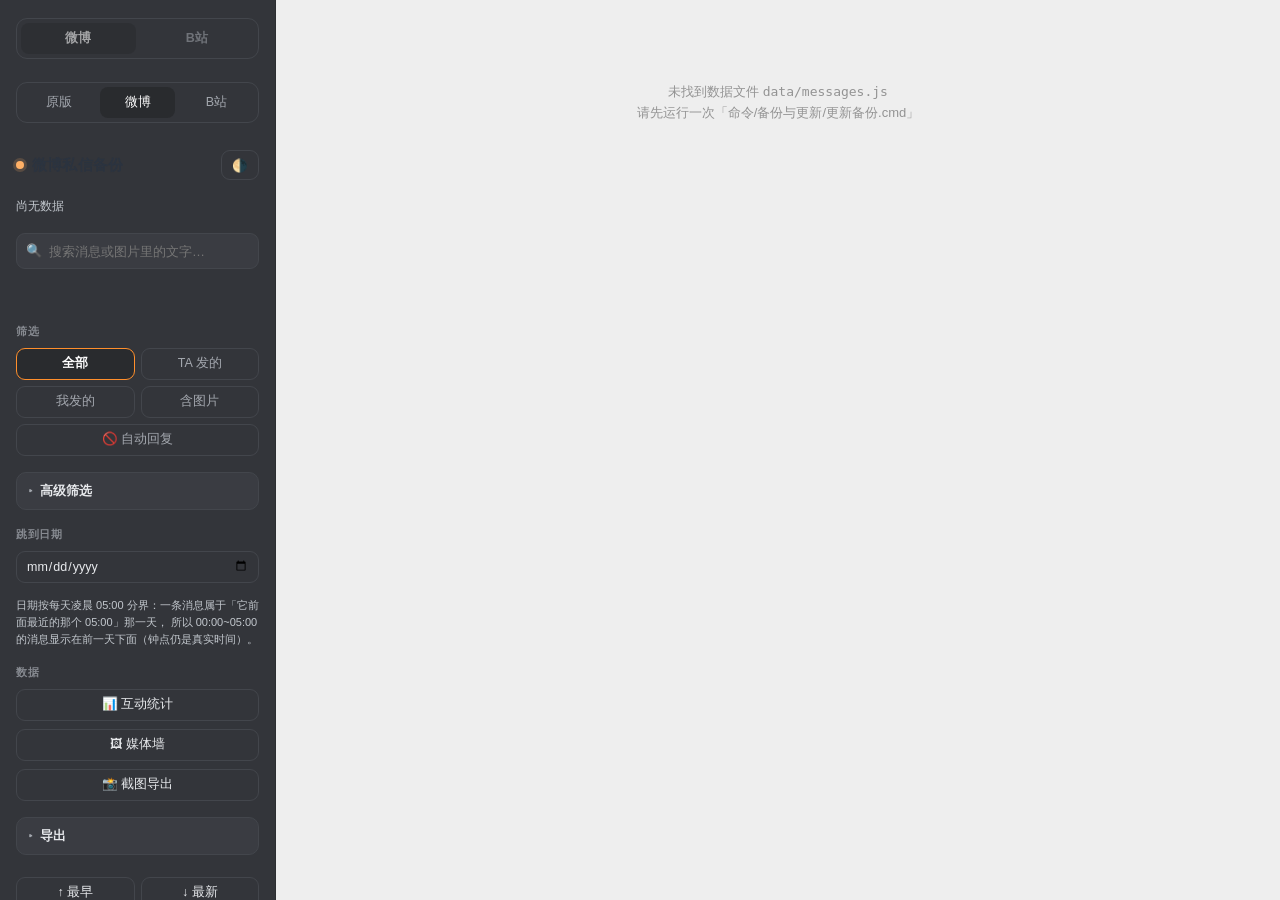
==== commit aa5dbf2e: "新增：页面风格皮肤（原版 / 微博 / B站，仿原站私信聊天窗口） 看私信的那个页面（查看备份.html）侧栏新增一排「页面风格」切换：   原版        本工具原本的样子（黑白两套主题都在） " ====
--- a/查看备份.html
+++ b/查看备份.html
@@ -800,6 +800,218 @@
   .rhbars{height:46px}
   .wc{padding:11px 9px;gap:3px 9px;min-height:84px}
 }
+
+/* ==========================================================
+   页面风格皮肤：原版 / 微博 / B站
+   ----------------------------------------------------------
+   目标只有一个：让这份离线备份看起来像那两个站的私信窗口。
+   所以取值不靠眼估 —— 两套都从各自站点的**一手前端产物**里抄：
+
+   【微博】api.weibo.com/chat/（微博聊天 PC 网页版）的 pcweibochat 样式包
+     .message .chat-content .message-main .content
+        {background:#fafafa;border-radius:4px;padding:6px 10px;
+         line-height:24px;font-size:14px;max-width:330px;min-height:36px}
+     .message .chat-content .self .content{background-color:#b2e281}   ← 我方=绿气泡
+     .message .chat-content .self .content:before{right:-12px;
+        border-left-color:#b2e281}                                    ← 气泡右侧小三角
+     .message .chat-content .message-main .avatar{float:left;margin-left:15px;
+        border-radius:3px}                                            ← 头像是圆角方，不是圆
+     .message .chat-content .time span{padding:4px 6px;border-radius:3px;
+        background-color:#dcdcdc}                                     ← 时间=灰底药丸
+     .chatbox{background:#fff;border-radius:5px}
+     .chatbox .msglist{width:320px;background:#33353a}                 ← 深色会话列表
+     .chatlist .sessionlist{height:80px;border-bottom:1px solid #2c2e31}
+     .chatlist .sessionlist.active{background-color:#292b2e}  :hover{#3a3c42}
+     .chatlist .sessionlist .line{background:#ff8f2c;width:2px}        ← 选中=橙指示
+     .chatlist .content-bottom .num{background:#ff8f2c;border-radius:9.5px} ← 未读=橙
+     主色 #ff8200（该包里出现 24 次）；浅底 #f2f2f5（出现 45 次）
+     灰阶 #2b333f / #55595e / #696e78 / #939393 / #a3a7ae / #d9d9d9
+     ⚠ 注意这是「微博聊天」客户端的样式；它当年就是以微信 PC 版为蓝本做的，
+       所以「我方绿气泡 + 右侧小三角」是原站真实长相，不是我编的。
+
+   【B站】message.bilibili.com 的 message-pc 样式包
+     :root{--brand_blue:#00aeec(--Lb5); --brand_blue_thin:#dff6fd(--Lb1);
+           --brand_pink:#f69(--Pi5); --bg1:#fff; --bg2:#f6f7f8; --bg3:#f1f2f3;
+           --text1:#18191c; --text2:#61666d; --text3:#9499a0; --line_regular:#e3e5e7}
+     ._MsgText_{background:var(--bg1);color:var(--text1);border-radius:0 16px 16px;
+        padding:8px 16px;margin-right:10px}                           ← 对方：白底、左上切角
+     ._MsgTextIsMe_{background:var(--brand_blue);color:var(--text_white);
+        border-radius:16px 0 16px 16px;margin-left:10px}              ← 我方：实心品牌蓝、右上切角
+     ._Msg__Wrap{display:flex}  ._MsgIsMe_ ._Msg__Wrap{flex-direction:row-reverse}
+     ._Msg__Avatar{border-radius:50%;width:30px;height:30px;margin-right:10px}
+     ._MsgIsMe_ ._Msg__Avatar{margin-left:10px;margin-right:0}
+     ._Msg__SenderName{color:var(--text3);font-size:13px}              ← 昵称在气泡上方
+     ._Msg__Time{text-align:center;color:var(--text2);padding:16px 0;font-size:12px} ← 时间居中
+     ._ParagraphText_{max-width:398px;padding:8px 16px;font-size:14px}
+
+   两条纪律（不因为「要像原站」就破例）：
+     · 颜色全部走 CSS 变量。侧栏、卡片、统计面板、灯箱、媒体墙会自动跟着换肤，
+       不必逐个组件重写 —— 少写一遍就少漏一处。
+     · 原站对比度不够的地方**不照抄**：微博时间药丸是白字压 #dcdcdc（实测 1.37:1），
+       这里保留药丸形状、换成深字（5.14:1）；要人读的链接另取同色系深一档并实测。
+       唯一如实照搬的是 B站我方气泡 #00aeec + 白字（实测 2.54:1）——
+       那是这个站自己的招牌配色，想读得更清楚随时可切回「原版」。
+   ========================================================== */
+
+/* ---------- 皮肤切换控件：直接复用数据源切换条的样子，只把间距收紧 ---------- */
+#skinSw{margin-top:-4px;margin-bottom:11px}
+#skinSw button{font-weight:500}
+
+/* ---------- 仿站会话头：只在皮肤模式下出现 ----------
+   真实聊天窗口顶部都有对方的名字，这一块是「像不像」的关键。
+   它由 render() 注入到 #chat 里（所以重绘后仍在）；它不是 .msg，
+   因此不会被多选、也不会进高清截图 —— 顺手就满足了导出纪律。 */
+.shead{display:none}
+html[data-skin="weibo"] .shead,
+html[data-skin="bili"] .shead{
+  display:flex;align-items:center;gap:10px;
+  position:sticky;top:0;z-index:30;
+  padding:10px 14px;margin:-22px -28px 14px;
+  border-bottom:1px solid var(--line);
+  background:color-mix(in srgb,var(--panel) 93%,transparent);
+  -webkit-backdrop-filter:saturate(180%) blur(12px);backdrop-filter:saturate(180%) blur(12px);
+}
+.shead .sav{
+  width:32px;height:32px;flex:none;border-radius:50%;object-fit:cover;
+  background:var(--chip);border:1px solid var(--line);
+  display:flex;align-items:center;justify-content:center;
+  color:var(--muted-strong);font-size:13px;font-weight:700;
+}
+html[data-skin="weibo"] .shead .sav{border-radius:3px}   /* 一手：头像是圆角方 */
+.shead .sn{font-weight:600;font-size:14.5px;color:var(--text);overflow:hidden;text-overflow:ellipsis;white-space:nowrap}
+/* 一个如实的标记：这是本机上的离线快照，不是那两个站的真实页面 */
+.shead .stag{
+  margin-left:auto;flex:none;font-size:11px;line-height:1;padding:5px 8px;border-radius:999px;
+  background:var(--chip);color:var(--muted-strong);border:1px solid var(--line);
+}
+@media (max-width:980px){
+  html[data-skin="weibo"] .shead,
+  html[data-skin="bili"] .shead{margin:-16px -14px 14px}
+}
+
+/* 皮肤模式下顺手把侧栏汇总正文提到 --muted-strong：
+   这里写的是条数 / 日期区间，12px 的 --muted 压在浅底上只有 3.0:1。
+   只动皮肤模式 —— 原版保持用户熟悉的样子。 */
+html[data-skin="weibo"] .stats,
+html[data-skin="bili"] .stats{color:var(--muted-strong)}
+
+/* ================= 微博皮肤 ================= */
+/* 配色只在浅色下生效：深色主题上套这套浅色底会变成「深底压深字」。
+   所以深色主题下只保留下面那一段**排版**，颜色仍用本工具自己的深色方案。 */
+html[data-skin="weibo"]:not([data-theme="dark"]){
+  --bg:#eee;               /* 一手 .chatbox .right{background:#eee} —— 聊天区底色 */
+  --panel:#fff;            /* 一手 .chatbox{background:#fff} */
+  --text:#2b333f;          /* 一手灰阶深色端 */
+  --muted:#939393;         /* 一手灰阶 */
+  --muted-strong:#696e78;  /* 一手灰阶（要人读的正文用这一档） */
+  --line:#d9d9d9;          /* 一手灰阶 */
+  --peer:#fafafa;          /* 一手 .content{background:#fafafa} */
+  --peer-text:#2b333f;
+  --me:#b2e281;            /* 一手 .self .content{background-color:#b2e281} */
+  --me-text:#2b333f;       /* 绿底必须深字：实测 8.7:1；照抄白字会直接看不见 */
+  --accent:#ff8200;        /* 微博主色橙（一手：出现 24 次） */
+  --chip:#f2f2f5;          /* 一手：出现 45 次的主浅底 */
+  --chip-on:#ff8f2c;       /* 一手：未读角标橙 */
+  --link:#a8471a;          /* 品牌橙加深一档：原橙压浅底只有 2.1:1，这里实测 5.2:1 */
+  --link-ink:#7d3410;
+  --c-me:#ff8200; --c-peer:#73859f;   /* 一手灰蓝 */
+  --hit:#ff8f2c;
+}
+/* 侧栏 = 微博聊天的深色会话列表（一手 .chatbox .msglist{background:#33353a}）。
+   变量就近覆盖 → 侧栏里的 chip / 输入框 / 按钮 / 月份轴全部自动转深色。 */
+html[data-skin="weibo"]:not([data-theme="dark"]) .sidebar{
+  --panel:#33353a; --bg:#3a3c42; --line:#43464c;
+  --text:#e8eaed; --muted:#a3a7ae; --muted-strong:#c2c7cd;
+  --chip:#3a3c42; --accent:#ffb066; --link:#ffb066;
+  --chip-on:#292b2e;       /* 一手 .sessionlist.active{background:#292b2e} */
+  background:#33353a;border-right:1px solid #2c2e31;
+}
+html[data-skin="weibo"]:not([data-theme="dark"]) .sidebar .chip[aria-pressed="true"]{
+  border-color:#ff8f2c;    /* 一手：选中态用橙色当指示（.line{background:#ff8f2c}） */
+}
+
+/* 聊天区排版：全部照一手 .message .chat-content */
+/* 一手：对方 .avatar{margin-left:15px} + .content{margin-left:10px} → 间距 10px；
+   我方 .self .avatar{margin:0 15px} → 间距 15px。两边不一样，分开写。 */
+html[data-skin="weibo"] .msg{gap:10px}
+html[data-skin="weibo"] .msg.me{gap:15px}
+html[data-skin="weibo"] .av,
+html[data-skin="weibo"] .av-fb{border-radius:3px;width:30px;height:30px}
+html[data-skin="weibo"] .body{max-width:min(70%,330px)} /* 一手 .content max-width:330px */
+html[data-skin="weibo"] .bubble{
+  border:0;border-radius:4px;padding:6px 10px;
+  line-height:24px;font-size:14px;min-height:36px;box-shadow:none;position:relative;
+}
+html[data-skin="weibo"] .msg.me .bubble{border-radius:4px}
+/* 一手：.self .content:before{right:-12px;border:6px solid transparent;border-left-color:#b2e281}
+   ⚠ 只画在**有底**的气泡上：.plain / .sys 是透明无框的（background:transparent!important），
+   给它们挂个实心小三角会凭空浮在那儿 —— 原来那条没排除，是个真 bug。 */
+html[data-skin="weibo"] .msg.me .bubble:not(.plain):not(.sys)::after{
+  content:"";position:absolute;top:12px;right:-12px;width:0;height:0;
+  border:6px solid transparent;border-left-color:var(--me);
+}
+/* 一手：.content:before{top:12px;right:100%;border:6px solid transparent;border-right-color:#fafafa}
+   —— 对方那条也有小三角，之前只抓了 .self 那条规则，漏了。 */
+html[data-skin="weibo"] .msg:not(.me) .bubble:not(.plain):not(.sys)::after{
+  content:"";position:absolute;top:12px;right:100%;width:0;height:0;
+  border:6px solid transparent;border-right-color:var(--peer);
+}
+/* 深色主题下 --me 是渐变，当 border-color 无效 → 把**我方**三角隐掉
+   （对方那条走 --peer，是纯色，深色下照样成立）。
+   选择器要带同样的 :not() 才压得住上面那条规则，别简化。 */
+html[data-theme="dark"][data-skin="weibo"] .msg.me .bubble:not(.plain):not(.sys)::after{display:none}
+/* 只有图 / 卡片的气泡（.plain）不能被上面的 padding 撑开（原规则没带 !important） */
+html[data-skin="weibo"] .bubble.plain{padding:0}
+html[data-skin="weibo"] .meta{font-size:12px;padding:0 2px 3px}
+html[data-skin="weibo"] .imgs img{max-width:min(250px,100%)}
+/* 日期分隔条 = 一手 .time span 的灰底药丸；横线去掉，字改深色（见顶部说明）
+   上下间距也照一手 .time{margin:7px auto} */
+html[data-skin="weibo"] .day{justify-content:center;margin:7px 0}
+html[data-skin="weibo"] .day::before,
+html[data-skin="weibo"] .day::after{display:none}
+html[data-skin="weibo"] .day span{
+  background:#dcdcdc;border:0;color:#55595e;border-radius:3px;padding:4px 6px;font-size:12px;
+}
+
+/* ================= B站皮肤 ================= */
+html[data-skin="bili"]:not([data-theme="dark"]){
+  --bg:#f1f2f3;            /* --bg3 */
+  --panel:#fff;            /* --bg1 */
+  --text:#18191c;          /* --text1 */
+  --muted:#9499a0;         /* --text3 */
+  --muted-strong:#61666d;  /* --text2 */
+  --line:#e3e5e7;          /* --line_regular */
+  --peer:#fff;             /* 一手 ._MsgText_{background:var(--bg1)} */
+  --peer-text:#18191c;
+  --me:#00aeec;            /* --brand_blue：我方气泡是实心品牌蓝 */
+  --me-text:#fff;          /* 一手 ._MsgTextIsMe_{color:var(--text_white)}；实测 2.54:1 */
+  --accent:#00aeec;
+  --chip:#f6f7f8;          /* --bg2 */
+  /* 选中态 / 链接另取官方蓝阶深一档：品牌蓝 #00aeec 压白底只有 2.54:1，
+     这两个位置都是**要读的字**，所以取 --Lb7 白字 5.99:1（见顶部纪律）。 */
+  --chip-on:#00699d;
+  --link:#00699d; --link-ink:#004b76;
+  --c-me:#00aeec; --c-peer:#f69;   /* --brand_pink */
+  --hit:#00aeec;
+}
+/* 聊天区排版：照一手 _MsgText_ / _Msg__* */
+html[data-skin="bili"] .msg{gap:10px}                   /* 一手 ._Msg__Avatar margin-right:10px */
+html[data-skin="bili"] .av,
+html[data-skin="bili"] .av-fb{width:30px;height:30px}    /* 一手 ._Msg__Avatar 30px 圆 */
+html[data-skin="bili"] .body{max-width:min(70%,398px)}   /* 一手 ._ParagraphText_ max-width:398px */
+html[data-skin="bili"] .bubble{
+  border:0;border-radius:0 16px 16px;padding:8px 16px;   /* 一手：左上切角 */
+  font-size:14px;line-height:1.5;box-shadow:none;
+}
+html[data-skin="bili"] .msg.me .bubble{border-radius:16px 0 16px 16px}   /* 一手：右上切角 */
+html[data-skin="bili"] .bubble.plain{padding:0}
+html[data-skin="bili"] .meta{font-size:13px;color:#9499a0;padding:0 0 4px}  /* ._Msg__SenderName */
+html[data-skin="bili"] .imgs img{max-width:min(300px,100%)}
+/* 日期分隔条 = 一手 ._Msg__Time：居中、无横线、浅灰小字 */
+html[data-skin="bili"] .day{justify-content:center;margin:0;padding:16px 0;font-size:12px;color:#61666d}
+html[data-skin="bili"] .day::before,
+html[data-skin="bili"] .day::after{display:none}
+html[data-skin="bili"] .day span{background:none;border:0;padding:0}
 </style>
 </head>
 <body>
@@ -813,6 +1025,14 @@
     <div class="srcsw" id="srcSw" role="tablist" aria-label="切换备份来源">
       <button type="button" role="tab" data-src="weibo" aria-pressed="true">微博</button>
       <button type="button" role="tab" data-src="bili" aria-pressed="false">B站</button>
+    </div>
+
+    <!-- 页面风格：原版 = 本工具自己的样子；微博 / B站 = 照各自站点的私信窗口排版。
+         没手动选过时按数据源自动匹配（B站源→B站，其余→微博），选过就固定记住。 -->
+    <div class="srcsw" id="skinSw" role="tablist" aria-label="切换页面风格">
+      <button type="button" role="tab" data-skin="plain" aria-pressed="false">原版</button>
+      <button type="button" role="tab" data-skin="weibo" aria-pressed="false">微博</button>
+      <button type="button" role="tab" data-skin="bili" aria-pressed="false">B站</button>
     </div>
 
     <div class="side-top">
@@ -1236,6 +1456,16 @@
 
 var CUR_SRC = null;
 
+/* 页面风格皮肤（原版 / 微博 / B站）
+   ----------------------------------------------------------
+   pref = 用户手动选过的（空 = 没选过，按数据源自动匹配）
+   eff  = 当前实际生效的皮肤，render() 与跳转定位都要读它
+   localStorage 在 file:// 下会抛，所以一律裹 try（本项目统一做法）。 */
+var SKIN_KEY = 'dm-skin';
+var SKIN_ORDER = ['plain', 'weibo', 'bili'];
+var SKIN = { eff:'plain', pref:'' };
+try{ var _sk = localStorage.getItem(SKIN_KEY); if(_sk) SKIN.pref = _sk; }catch(e){}
+
 function boot(srcKey){
   var SRC = SOURCES[srcKey] || SOURCES.weibo;
   CUR_SRC = SRC.key;
@@ -1254,6 +1484,10 @@
 
   resetDom();
   bindSrcSwitch();
+  /* 皮肤要在 resetDom() 之后应用：快照里那份控件的 aria-pressed 是初始值，
+     每次重建都得重新点亮当前那一项。 */
+  bindSkinSwitch();
+  applySkin();
 
   var D = SRC.data;
   if(!D){
@@ -1708,10 +1942,11 @@
     return '<div class="av-fb">'+esc(name.slice(0,1))+'</div>';
   }
   function fixAvatars(){
-    Array.prototype.forEach.call(chat.querySelectorAll('img.av'), function(el){
+    /* .sav 是皮肤模式下会话头里的头像，坏图同样要退化成首字方块 */
+    Array.prototype.forEach.call(chat.querySelectorAll('img.av, img.sav'), function(el){
       el.onerror = function(){
         var d = document.createElement('div');
-        d.className = 'av-fb';
+        d.className = el.classList.contains('sav') ? 'sav sav-fb' : 'av-fb';
         d.textContent = el.dataset.fb || '?';
         if(el.parentNode) el.parentNode.replaceChild(d, el);
       };
@@ -2067,9 +2302,10 @@
 
   function render(keepScroll){
     var list = st.list;
-    if(!list.length){ chat.innerHTML = '<div class="empty">没有匹配的消息</div>'; return; }
+    var head = skinHeader();
+    if(!list.length){ chat.innerHTML = head + '<div class="empty">没有匹配的消息</div>'; return; }
     var start = Math.max(0, st.win), end = Math.min(list.length, start + CHUNK);
-    var html = '';
+    var html = head;
     if(start > 0) html += '<div class="more"><button id="moreTop">↑ 加载更早的 '+start.toLocaleString()+' 条</button></div>';
     var items = buildItems(start, end), last = null;
     for(var j=0;j<items.length;j++){
@@ -2112,7 +2348,8 @@
       var nodes = chat.querySelectorAll('.msg');
       var target = idx - st.win;
       if(nodes[target]){
-        var y = nodes[target].getBoundingClientRect().top + window.scrollY - 130;
+        var y = nodes[target].getBoundingClientRect().top + window.scrollY
+                  - 130 - skinHeadH();
         window.scrollTo({ top: y, behavior: block || 'auto' });
         nodes[target].style.transition = 'background .8s';
       }
@@ -2487,6 +2724,55 @@
     if(saved) document.documentElement.setAttribute('data-theme', saved);
   }catch(e){}
 
+  /* ---------- 页面风格皮肤：状态与切换 ----------
+     取值依据、以及「哪些地方故意没照抄原站」都写在 CSS 顶部那段注释里。 */
+  function guessSkin(src){
+    var t = ((src && (src.key + ' ' + src.label + ' ' + src.title)) || '').toLowerCase();
+    return /bili|b站|哔哩/.test(t) ? 'bili' : 'weibo';
+  }
+  function applySkin(){
+    var eff = (SKIN_ORDER.indexOf(SKIN.pref) >= 0) ? SKIN.pref : guessSkin(SOURCES[CUR_SRC]);
+    SKIN.eff = eff;
+    document.documentElement.setAttribute('data-skin', eff);
+    var box = document.getElementById('skinSw');
+    if(box) Array.prototype.forEach.call(box.querySelectorAll('button[data-skin]'), function(b){
+      b.setAttribute('aria-pressed', b.dataset.skin === eff ? 'true' : 'false');
+    });
+    SHOT_PAL = null;   // 取色缓存必须跟着皮肤失效，否则导出图还是上一套配色
+  }
+  function bindSkinSwitch(){
+    var box = document.getElementById('skinSw');
+    if(!box) return;
+    Array.prototype.forEach.call(box.querySelectorAll('button[data-skin]'), function(b){
+      b.onclick = function(){
+        SKIN.pref = b.dataset.skin;
+        try{ localStorage.setItem(SKIN_KEY, SKIN.pref); }catch(e){}
+        applySkin();
+        render();      // 会话头只在皮肤模式下出现，切了得重绘一次
+      };
+    });
+  }
+  /* 仿站会话头（渲染在 #chat 最前面，见 render）。
+     带一个「本地备份」标记：这套皮肤的用途是「离线回看像不像原站」，
+     不该让它有机会被误当成微博 / B站 的真实页面。 */
+  function skinHeader(){
+    if(SKIN.eff !== 'weibo' && SKIN.eff !== 'bili') return '';
+    var nm = META.peer_name || '对方';
+    var av = META.peer_avatar_local || META.peer_avatar || '';
+    var face = av
+      ? '<img class="sav" src="' + esc(av) + '" data-fb="' + esc(nm.slice(0,1)) + '" alt="">'
+      : '<span class="sav">' + esc(nm.slice(0,1)) + '</span>';
+    return '<div class="shead">' + face +
+      '<span class="sn">' + esc(nm) + '</span>' +
+      '<span class="stag" title="这是本机上的离线备份快照，不是微博 / B站 的真实页面">本地备份</span>' +
+      '</div>';
+  }
+  /* 会话头是 sticky 的，跳转到某条消息时要把它让出来，否则目标正好被压住 */
+  function skinHeadH(){
+    var el = document.querySelector('.shead');
+    return el ? el.offsetHeight : 0;
+  }
+
   /* ==========================================================
      按天互动统计
      ----------------------------------------------------------
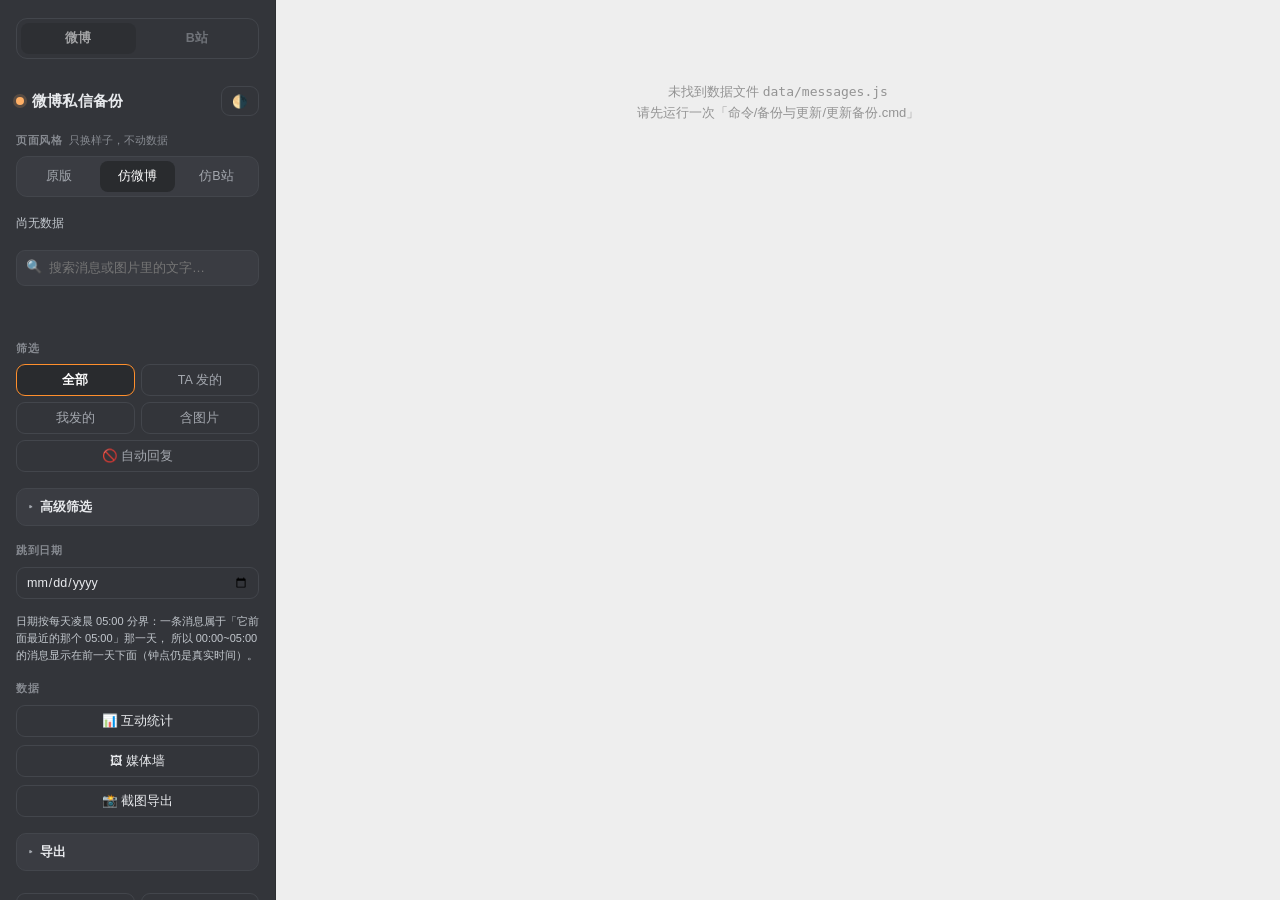
==== commit e52945f0: "调整：页面风格切换搬家 + 写明用途；顺带修掉微博皮肤侧栏「深灰压深灰」 用户反馈：风格切换紧挨着「数据源」，两排胶囊都写着「微博 / B站」，分不清哪个是切数据、 哪个是换样子。这次把它挪走并写清楚" ====
--- a/查看备份.html
+++ b/查看备份.html
@@ -853,9 +853,22 @@
        那是这个站自己的招牌配色，想读得更清楚随时可切回「原版」。
    ========================================================== */
 
-/* ---------- 皮肤切换控件：直接复用数据源切换条的样子，只把间距收紧 ---------- */
-#skinSw{margin-top:-4px;margin-bottom:11px}
+/* ---------- 页面风格切换控件 ----------
+   与上面的「数据源」刻意分开摆，并且自带标题 + 说明（详见 HTML 里的注释）；
+   底色换成 --chip，跟数据源那条 tab 条看起来就不是一个东西。 */
+.skinbox{display:flex;flex-direction:column;gap:6px}
+.skin-lbl{display:flex;align-items:baseline;gap:6px;font-size:10.5px;font-weight:700;
+  letter-spacing:.7px;color:var(--muted);opacity:.75}
+.skin-lbl .hint{font-weight:400;letter-spacing:0;font-size:11px}
+#skinSw{margin-bottom:0;background:var(--chip)}
 #skinSw button{font-weight:500}
+@media (max-width:980px){
+  /* 窄屏侧栏是**限高横条**（max-height:190px，见 .sidebar 那段注释）：
+     这一块要跟着横过来，并把说明收掉，别把高度顶出去 */
+  .skinbox{flex-direction:row;align-items:center;gap:8px;flex:1 1 auto;min-width:0}
+  .skinbox .srcsw{flex:1 1 auto;min-width:0}
+  .skin-lbl .hint{display:none}
+}
 
 /* ---------- 仿站会话头：只在皮肤模式下出现 ----------
    真实聊天窗口顶部都有对方的名字，这一块是「像不像」的关键。
@@ -924,6 +937,12 @@
   --text:#e8eaed; --muted:#a3a7ae; --muted-strong:#c2c7cd;
   --chip:#3a3c42; --accent:#ffb066; --link:#ffb066;
   --chip-on:#292b2e;       /* 一手 .sessionlist.active{background:#292b2e} */
+  /* ⚠ 这一句不能省：color 是**按计算值继承**的 —— body 上的 color:var(--text)
+     早就解析成了浅色皮肤的字色 #2b333f，后代拿到的是算完的颜色而不是 var() 表达式。
+     所以光重设 --text 只对「自己声明了 color:var(--text)」的元素生效（.stats/.bubble… 没事），
+     靠继承拿颜色的元素（品牌行 .brand / #title）还是深灰压深灰 —— 实测 1.04:1，等于看不见。
+     在 .sidebar 上声明一次，继承链从这里重新解析。 */
+  color:var(--text);
   background:#33353a;border-right:1px solid #2c2e31;
 }
 html[data-skin="weibo"]:not([data-theme="dark"]) .sidebar .chip[aria-pressed="true"]{
@@ -1027,17 +1046,29 @@
       <button type="button" role="tab" data-src="bili" aria-pressed="false">B站</button>
     </div>
 
-    <!-- 页面风格：原版 = 本工具自己的样子；微博 / B站 = 照各自站点的私信窗口排版。
-         没手动选过时按数据源自动匹配（B站源→B站，其余→微博），选过就固定记住。 -->
-    <div class="srcsw" id="skinSw" role="tablist" aria-label="切换页面风格">
-      <button type="button" role="tab" data-skin="plain" aria-pressed="false">原版</button>
-      <button type="button" role="tab" data-skin="weibo" aria-pressed="false">微博</button>
-      <button type="button" role="tab" data-skin="bili" aria-pressed="false">B站</button>
-    </div>
-
     <div class="side-top">
       <div class="brand"><i class="dot"></i><span id="title">微博私信备份</span></div>
       <button class="iconbtn" id="themeBtn" title="切换深浅主题">🌗</button>
+    </div>
+
+    <!-- 页面风格：只换聊天窗口的**样子**，不动数据。
+         ⚠ 原来它紧挨着上面的「数据源」摆，两排胶囊都写着「微博 / B站」，谁看谁懵；
+         现在挪到标题行下面（跟 🌗 主题按钮同一组 —— 都是「外观」），并配上标题与说明。
+         选项也改名成「仿微博 / 仿B站」，不再和数据源那条同名，从名字上就分得开。
+         没手动选过时按数据源自动匹配（B站源→仿B站，其余→仿微博），选过就固定记住。 -->
+    <div class="skinbox">
+      <div class="skin-lbl">
+        <span>页面风格</span>
+        <span class="hint">只换样子，不动数据</span>
+      </div>
+      <div class="srcsw" id="skinSw" role="tablist" aria-label="切换页面风格">
+        <button type="button" role="tab" data-skin="plain" aria-pressed="false"
+                title="本工具自己的样子（浅色 / 深色主题都还在）">原版</button>
+        <button type="button" role="tab" data-skin="weibo" aria-pressed="false"
+                title="照微博聊天网页版的私信窗口排版：我方绿气泡、对方浅灰气泡、方头像、深色会话列表">仿微博</button>
+        <button type="button" role="tab" data-skin="bili" aria-pressed="false"
+                title="照 B站私信页排版：我方品牌蓝气泡、气泡斜切角、正圆头像">仿B站</button>
+      </div>
     </div>
 
     <div class="stats" id="stats">载入中…</div>
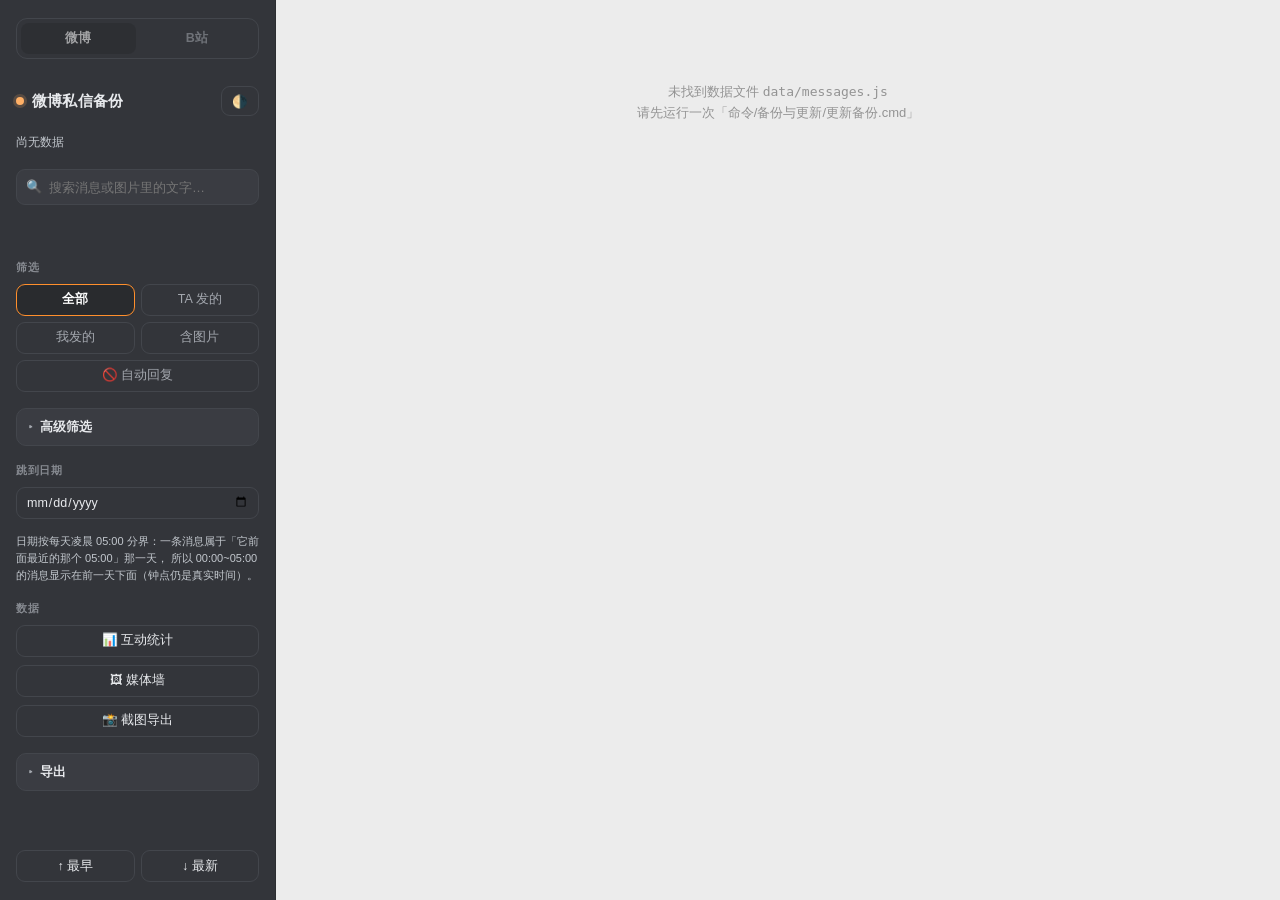
==== commit 0e6b83e0: "皮肤改为跟着数据源自动匹配 + 修短气泡被撑宽 + 删掉风格切换按钮 - 仿微博皮肤整组换成「微博 App 私信会话页」：我方蓝 #3da7fb / 对方纯白 / 圆角 10px /   正圆头像 3" ====
--- a/查看备份.html
+++ b/查看备份.html
@@ -153,6 +153,13 @@
   background:var(--peer);color:var(--peer-text);border:1px solid var(--line);border-radius:14px;
   padding:8px 12px;box-shadow:var(--shadow);word-break:break-word;white-space:pre-wrap;
   border-top-left-radius:5px;
+  /* ⚠ 这一行是修「两个字的内容、四个字的气泡，后面留一段空格」的。
+     成因不是气泡自己：气泡上方的 .meta（昵称 + 时间）比正文宽，而 .body 是
+     align-items:stretch 的纵向 flex，气泡就被拉到 meta 的宽度去了
+     （实测：正文 28px 的「丑爆」气泡宽 83.16px，正好等于 meta 宽）。
+     一手 B站 CSS 里气泡本来就写着 width:fit-content（见上方取证），照抄它。
+     max-width:100% 是护栏：fit-content 不能顶穿 .body 的 max-width。 */
+  width:fit-content;max-width:100%;
 }
 .msg.me .bubble{
   background:var(--me);color:var(--me-text);border:0;border-top-right-radius:5px;border-top-left-radius:14px;
@@ -802,39 +809,40 @@
 }
 
 /* ==========================================================
-   页面风格皮肤：原版 / 微博 / B站
+   页面风格皮肤：**按数据源自动匹配**（微博源 → 仿微博；B站源 → 仿B站）
    ----------------------------------------------------------
    目标只有一个：让这份离线备份看起来像那两个站的私信窗口。
-   所以取值不靠眼估 —— 两套都从各自站点的**一手前端产物**里抄：
-
-   【微博】api.weibo.com/chat/（微博聊天 PC 网页版）的 pcweibochat 样式包
-     .message .chat-content .message-main .content
-        {background:#fafafa;border-radius:4px;padding:6px 10px;
-         line-height:24px;font-size:14px;max-width:330px;min-height:36px}
-     .message .chat-content .self .content{background-color:#b2e281}   ← 我方=绿气泡
-     .message .chat-content .self .content:before{right:-12px;
-        border-left-color:#b2e281}                                    ← 气泡右侧小三角
-     .message .chat-content .message-main .avatar{float:left;margin-left:15px;
-        border-radius:3px}                                            ← 头像是圆角方，不是圆
-     .message .chat-content .time span{padding:4px 6px;border-radius:3px;
-        background-color:#dcdcdc}                                     ← 时间=灰底药丸
-     .chatbox{background:#fff;border-radius:5px}
-     .chatbox .msglist{width:320px;background:#33353a}                 ← 深色会话列表
-     .chatlist .sessionlist{height:80px;border-bottom:1px solid #2c2e31}
-     .chatlist .sessionlist.active{background-color:#292b2e}  :hover{#3a3c42}
-     .chatlist .sessionlist .line{background:#ff8f2c;width:2px}        ← 选中=橙指示
-     .chatlist .content-bottom .num{background:#ff8f2c;border-radius:9.5px} ← 未读=橙
-     主色 #ff8200（该包里出现 24 次）；浅底 #f2f2f5（出现 45 次）
-     灰阶 #2b333f / #55595e / #696e78 / #939393 / #a3a7ae / #d9d9d9
-     ⚠ 注意这是「微博聊天」客户端的样式；它当年就是以微信 PC 版为蓝本做的，
-       所以「我方绿气泡 + 右侧小三角」是原站真实长相，不是我编的。
+   没有切换按钮 —— 看哪个站的备份就用哪个站的样子，少一个要多想一下的开关。
+   取值不靠眼估，都是站方自己的一手产物：
+
+   【微博】以**新版 App 私信会话页**为准（2026-09 定稿）
+     · 微博 UDC《新版微博App聊天界面优化经验总结》原文要点：
+       我方气泡是**蓝**的（微信才是绿）；圆角 = 单行气泡高度的 1/4；
+       气泡角要平滑、与头像关联，不是尖锐三角；间距分两级（同侧连发 / 换人）。
+     · 官方定稿截图逐像素取色（工作区 _ref/wbim/u28.jpg 及其放大件）：
+       我方蓝 #3da7fb（mode #3ea8fc / #3da7fb）、对方纯白、聊天底 #ececec、
+       导航 #f5f5f5、正圆头像 ≈34pt、气泡与头像间距 10pt、输入栏 #f9f9f9。
+     · 会话页 chrome **不用橙**（橙属信息流品牌层）——
+       所以聊天区里一点橙都不放，橙只留在侧栏那一列。
+     · 侧栏这一列 App 里没有，仍取 pcweibochat（微博聊天 PC 网页版）：
+       .chatbox .msglist{width:320px;background:#33353a}         ← 深色会话列表
+       .chatlist .sessionlist{height:80px;border-bottom:1px solid #2c2e31}
+       .chatlist .sessionlist.active{background-color:#292b2e}  :hover{#3a3c42}
+       .chatlist .sessionlist .line{background:#ff8f2c;width:2px}         ← 选中=橙指示
+       .chatlist .content-bottom .num{background:#ff8f2c}                 ← 未读=橙
+       主色 #ff8200（该包里出现 24 次）；浅底 #f2f2f5（出现 45 次）
+       灰阶 #2b333f / #55595e / #696e78 / #939393 / #a3a7ae / #d9d9d9
+       ⚠ 那个包里的「我方绿气泡 + 尖锐小三角 + 方头像」是**旧版**长相
+         （官方文档自己都把它和微信绿气泡并列着批评），已整套弃用。
 
    【B站】message.bilibili.com 的 message-pc 样式包
      :root{--brand_blue:#00aeec(--Lb5); --brand_blue_thin:#dff6fd(--Lb1);
            --brand_pink:#f69(--Pi5); --bg1:#fff; --bg2:#f6f7f8; --bg3:#f1f2f3;
            --text1:#18191c; --text2:#61666d; --text3:#9499a0; --line_regular:#e3e5e7}
      ._MsgText_{background:var(--bg1);color:var(--text1);border-radius:0 16px 16px;
-        padding:8px 16px;margin-right:10px}                           ← 对方：白底、左上切角
+        padding:8px 16px;margin-right:10px;width:fit-content}         ← 对方：白底、左上切角
+        ⚠ 末尾那条 width:fit-content 是本项目**漏抄过**的一条：漏了它，短消息的气泡
+          会被上方 .meta 撑宽（详见下面 .bubble 那条注释），两个字的内容能有四个字的宽。
      ._MsgTextIsMe_{background:var(--brand_blue);color:var(--text_white);
         border-radius:16px 0 16px 16px;margin-left:10px}              ← 我方：实心品牌蓝、右上切角
      ._Msg__Wrap{display:flex}  ._MsgIsMe_ ._Msg__Wrap{flex-direction:row-reverse}
@@ -847,28 +855,14 @@
    两条纪律（不因为「要像原站」就破例）：
      · 颜色全部走 CSS 变量。侧栏、卡片、统计面板、灯箱、媒体墙会自动跟着换肤，
        不必逐个组件重写 —— 少写一遍就少漏一处。
-     · 原站对比度不够的地方**不照抄**：微博时间药丸是白字压 #dcdcdc（实测 1.37:1），
-       这里保留药丸形状、换成深字（5.14:1）；要人读的链接另取同色系深一档并实测。
-       唯一如实照搬的是 B站我方气泡 #00aeec + 白字（实测 2.54:1）——
-       那是这个站自己的招牌配色，想读得更清楚随时可切回「原版」。
+     · 原站对比度不够的地方**不照抄**：微博时间原站是极浅灰压 #ececec（≈1.6:1），
+       这里保留「居中细字、无底色」的形状、换成可读的 --muted-strong（实测 ≈4.4:1）；
+       要人读的链接另取同色系深一档并实测。
+       如实照搬的只有两站的**招牌蓝气泡 + 白字**：微博 #3da7fb（2.59:1）、
+       B站 #00aeec（2.54:1）—— 那是这两个站自己的主色，改深了就不是它们了。
+       （原来还有「切回原版就好」这条退路，现在开关取消了，所以这两条在
+          verify_skin.mjs 里是**写明的例外清单**，不是漏测。）
    ========================================================== */
-
-/* ---------- 页面风格切换控件 ----------
-   与上面的「数据源」刻意分开摆，并且自带标题 + 说明（详见 HTML 里的注释）；
-   底色换成 --chip，跟数据源那条 tab 条看起来就不是一个东西。 */
-.skinbox{display:flex;flex-direction:column;gap:6px}
-.skin-lbl{display:flex;align-items:baseline;gap:6px;font-size:10.5px;font-weight:700;
-  letter-spacing:.7px;color:var(--muted);opacity:.75}
-.skin-lbl .hint{font-weight:400;letter-spacing:0;font-size:11px}
-#skinSw{margin-bottom:0;background:var(--chip)}
-#skinSw button{font-weight:500}
-@media (max-width:980px){
-  /* 窄屏侧栏是**限高横条**（max-height:190px，见 .sidebar 那段注释）：
-     这一块要跟着横过来，并把说明收掉，别把高度顶出去 */
-  .skinbox{flex-direction:row;align-items:center;gap:8px;flex:1 1 auto;min-width:0}
-  .skinbox .srcsw{flex:1 1 auto;min-width:0}
-  .skin-lbl .hint{display:none}
-}
 
 /* ---------- 仿站会话头：只在皮肤模式下出现 ----------
    真实聊天窗口顶部都有对方的名字，这一块是「像不像」的关键。
@@ -890,7 +884,7 @@
   display:flex;align-items:center;justify-content:center;
   color:var(--muted-strong);font-size:13px;font-weight:700;
 }
-html[data-skin="weibo"] .shead .sav{border-radius:3px}   /* 一手：头像是圆角方 */
+html[data-skin="weibo"] .shead .sav{border-radius:50%}   /* 官方定稿：头像是正圆 */
 .shead .sn{font-weight:600;font-size:14.5px;color:var(--text);overflow:hidden;text-overflow:ellipsis;white-space:nowrap}
 /* 一个如实的标记：这是本机上的离线快照，不是那两个站的真实页面 */
 .shead .stag{
@@ -908,21 +902,21 @@
 html[data-skin="weibo"] .stats,
 html[data-skin="bili"] .stats{color:var(--muted-strong)}
 
-/* ================= 微博皮肤 ================= */
+/* ================= 微博皮肤（新版 App 私信会话页） ================= */
 /* 配色只在浅色下生效：深色主题上套这套浅色底会变成「深底压深字」。
    所以深色主题下只保留下面那一段**排版**，颜色仍用本工具自己的深色方案。 */
 html[data-skin="weibo"]:not([data-theme="dark"]){
-  --bg:#eee;               /* 一手 .chatbox .right{background:#eee} —— 聊天区底色 */
-  --panel:#fff;            /* 一手 .chatbox{background:#fff} */
+  --bg:#ececec;            /* 官方定稿实测：聊天区底色 */
+  --panel:#fff;
   --text:#2b333f;          /* 一手灰阶深色端 */
   --muted:#939393;         /* 一手灰阶 */
-  --muted-strong:#696e78;  /* 一手灰阶（要人读的正文用这一档） */
+  --muted-strong:#55595e;  /* 要人读的正文用这一档：#696e78 压 #ececec 只有 4.33:1，够不上 4.5 */
   --line:#d9d9d9;          /* 一手灰阶 */
-  --peer:#fafafa;          /* 一手 .content{background:#fafafa} */
-  --peer-text:#2b333f;
-  --me:#b2e281;            /* 一手 .self .content{background-color:#b2e281} */
-  --me-text:#2b333f;       /* 绿底必须深字：实测 8.7:1；照抄白字会直接看不见 */
-  --accent:#ff8200;        /* 微博主色橙（一手：出现 24 次） */
+  --peer:#fff;             /* 官方定稿：对方气泡=纯白 */
+  --peer-text:#1a1a1a;
+  --me:#3da7fb;            /* 官方定稿：我方=微博蓝（取色 mode #3ea8fc / #3da7fb） */
+  --me-text:#fff;          /* 招牌配色如实照搬（2.59:1）—— 例外清单见顶部纪律 */
+  --accent:#ff8200;        /* 微博主色橙：只出现在侧栏那一列，聊天区 chrome 不用它 */
   --chip:#f2f2f5;          /* 一手：出现 45 次的主浅底 */
   --chip-on:#ff8f2c;       /* 一手：未读角标橙 */
   --link:#a8471a;          /* 品牌橙加深一档：原橙压浅底只有 2.1:1，这里实测 5.2:1 */
@@ -949,47 +943,52 @@
   border-color:#ff8f2c;    /* 一手：选中态用橙色当指示（.line{background:#ff8f2c}） */
 }
 
-/* 聊天区排版：全部照一手 .message .chat-content */
-/* 一手：对方 .avatar{margin-left:15px} + .content{margin-left:10px} → 间距 10px；
-   我方 .self .avatar{margin:0 15px} → 间距 15px。两边不一样，分开写。 */
-html[data-skin="weibo"] .msg{gap:10px}
-html[data-skin="weibo"] .msg.me{gap:15px}
+/* 聊天区排版：照**新版 App 定稿截图**（下面每条都对得上 _ref/wbim/u28.jpg） */
+html[data-skin="weibo"] .msg{gap:10px}      /* 气泡与头像 = 1 个单位，两边一样（官方定稿） */
 html[data-skin="weibo"] .av,
-html[data-skin="weibo"] .av-fb{border-radius:3px;width:30px;height:30px}
+html[data-skin="weibo"] .av-fb{border-radius:50%;width:34px;height:34px}  /* 正圆 ≈34pt */
 html[data-skin="weibo"] .body{max-width:min(70%,330px)} /* 一手 .content max-width:330px */
 html[data-skin="weibo"] .bubble{
-  border:0;border-radius:4px;padding:6px 10px;
-  line-height:24px;font-size:14px;min-height:36px;box-shadow:none;position:relative;
-}
-html[data-skin="weibo"] .msg.me .bubble{border-radius:4px}
-/* 一手：.self .content:before{right:-12px;border:6px solid transparent;border-left-color:#b2e281}
+  border:0;border-radius:10px;padding:9px 13px;   /* 圆角 = 单行高度的 1/4（官方口径） */
+  font-size:16px;line-height:1.42;box-shadow:none;position:relative;
+}
+/* ⚠ 这行不能省：基础样式里 `.msg.me .bubble`（3 个类 = 特异性 0,3,0）写死了
+   border-top-right-radius:5px / border-top-left-radius:14px，比上面那条
+   `html[data-skin=...] .bubble`（0,2,1）更高 —— 不显式压一次，我方气泡会变成
+   「左上 14 / 右上 5 / 下边 10」的混合圆角（测试抓出来的真 bug）。 */
+html[data-skin="weibo"] .msg.me .bubble{border-radius:10px}
+/* 气泡角 = **平滑小弧角**：把一个小方块转 45°、只把外角修圆，露在气泡外侧。
+   官方原文要的就是这个形状（「气泡角下弧线更加平滑、与头像关联」，
+   并明确否掉了尖锐指向型的气泡角）；旧版那种 border 三角已弃用。
    ⚠ 只画在**有底**的气泡上：.plain / .sys 是透明无框的（background:transparent!important），
-   给它们挂个实心小三角会凭空浮在那儿 —— 原来那条没排除，是个真 bug。 */
+   给它们挂个实心角会凭空浮在那儿 —— 这条排除是踩过的真 bug，别删。 */
+html[data-skin="weibo"] .msg.me .bubble:not(.plain):not(.sys)::after,
+html[data-skin="weibo"] .msg:not(.me) .bubble:not(.plain):not(.sys)::after{
+  content:"";position:absolute;top:7px;width:14px;height:14px;
+  background:inherit;border-radius:3px;
+}
 html[data-skin="weibo"] .msg.me .bubble:not(.plain):not(.sys)::after{
-  content:"";position:absolute;top:12px;right:-12px;width:0;height:0;
-  border:6px solid transparent;border-left-color:var(--me);
-}
-/* 一手：.content:before{top:12px;right:100%;border:6px solid transparent;border-right-color:#fafafa}
-   —— 对方那条也有小三角，之前只抓了 .self 那条规则，漏了。 */
+  right:-5px;transform:rotate(45deg);border-top-right-radius:13px;
+}
 html[data-skin="weibo"] .msg:not(.me) .bubble:not(.plain):not(.sys)::after{
-  content:"";position:absolute;top:12px;right:100%;width:0;height:0;
-  border:6px solid transparent;border-right-color:var(--peer);
-}
-/* 深色主题下 --me 是渐变，当 border-color 无效 → 把**我方**三角隐掉
-   （对方那条走 --peer，是纯色，深色下照样成立）。
+  left:-5px;transform:rotate(-45deg);border-top-left-radius:13px;
+}
+/* 深色主题下 --me 是渐变：小角用的是 background:inherit，本来也能拿到底色，
+   但 14px 的方块里渐变会「从头重放」，接缝看得出来 —— 所以只藏我方这条。
+   对方那条走纯色 --peer，深色下照样成立。
    选择器要带同样的 :not() 才压得住上面那条规则，别简化。 */
 html[data-theme="dark"][data-skin="weibo"] .msg.me .bubble:not(.plain):not(.sys)::after{display:none}
 /* 只有图 / 卡片的气泡（.plain）不能被上面的 padding 撑开（原规则没带 !important） */
 html[data-skin="weibo"] .bubble.plain{padding:0}
-html[data-skin="weibo"] .meta{font-size:12px;padding:0 2px 3px}
+html[data-skin="weibo"] .meta{font-size:12px;padding:0 2px 3px;color:var(--muted-strong)}
 html[data-skin="weibo"] .imgs img{max-width:min(250px,100%)}
-/* 日期分隔条 = 一手 .time span 的灰底药丸；横线去掉，字改深色（见顶部说明）
-   上下间距也照一手 .time{margin:7px auto} */
+/* 日期分隔条 = 官方定稿的「居中细字、无底色」（微信式胶囊是明确要避开的特征）；
+   原站灰度极浅（≈1.6:1），按纪律保形状换可读色。 */
 html[data-skin="weibo"] .day{justify-content:center;margin:7px 0}
 html[data-skin="weibo"] .day::before,
 html[data-skin="weibo"] .day::after{display:none}
 html[data-skin="weibo"] .day span{
-  background:#dcdcdc;border:0;color:#55595e;border-radius:3px;padding:4px 6px;font-size:12px;
+  background:none;border:0;padding:0;font-size:12px;color:var(--muted-strong);
 }
 
 /* ================= B站皮肤 ================= */
@@ -1024,7 +1023,10 @@
 }
 html[data-skin="bili"] .msg.me .bubble{border-radius:16px 0 16px 16px}   /* 一手：右上切角 */
 html[data-skin="bili"] .bubble.plain{padding:0}
-html[data-skin="bili"] .meta{font-size:13px;color:#9499a0;padding:0 0 4px}  /* ._Msg__SenderName */
+html[data-skin="bili"] .meta{font-size:13px;color:#61666d;padding:0 0 4px}
+/* ↑ 一手 ._Msg__SenderName{color:var(--text3)} = #9499a0，压在 #f1f2f3 上只有 2.6:1；
+   这里按纪律换同色系深一档（--text2 #61666d，5.16:1）—— 与日期条同一档。
+   原站那档淡是给「扫一眼」的，而这份备份里昵称+时间是**要读**的。 */
 html[data-skin="bili"] .imgs img{max-width:min(300px,100%)}
 /* 日期分隔条 = 一手 ._Msg__Time：居中、无横线、浅灰小字 */
 html[data-skin="bili"] .day{justify-content:center;margin:0;padding:16px 0;font-size:12px;color:#61666d}
@@ -1051,25 +1053,9 @@
       <button class="iconbtn" id="themeBtn" title="切换深浅主题">🌗</button>
     </div>
 
-    <!-- 页面风格：只换聊天窗口的**样子**，不动数据。
-         ⚠ 原来它紧挨着上面的「数据源」摆，两排胶囊都写着「微博 / B站」，谁看谁懵；
-         现在挪到标题行下面（跟 🌗 主题按钮同一组 —— 都是「外观」），并配上标题与说明。
-         选项也改名成「仿微博 / 仿B站」，不再和数据源那条同名，从名字上就分得开。
-         没手动选过时按数据源自动匹配（B站源→仿B站，其余→仿微博），选过就固定记住。 -->
-    <div class="skinbox">
-      <div class="skin-lbl">
-        <span>页面风格</span>
-        <span class="hint">只换样子，不动数据</span>
-      </div>
-      <div class="srcsw" id="skinSw" role="tablist" aria-label="切换页面风格">
-        <button type="button" role="tab" data-skin="plain" aria-pressed="false"
-                title="本工具自己的样子（浅色 / 深色主题都还在）">原版</button>
-        <button type="button" role="tab" data-skin="weibo" aria-pressed="false"
-                title="照微博聊天网页版的私信窗口排版：我方绿气泡、对方浅灰气泡、方头像、深色会话列表">仿微博</button>
-        <button type="button" role="tab" data-skin="bili" aria-pressed="false"
-                title="照 B站私信页排版：我方品牌蓝气泡、气泡斜切角、正圆头像">仿B站</button>
-      </div>
-    </div>
+    <!-- 页面风格不再是选项：看哪个站的备份，就自动用哪个站私信窗口的样子
+         （微博源 → 仿微博 App 会话页；B站源 → 仿 B站私信页）。
+         原来那个「原版 / 仿微博 / 仿B站」三选一是多此一举 —— 已删。 -->
 
     <div class="stats" id="stats">载入中…</div>
 
@@ -1487,15 +1473,16 @@
 
 var CUR_SRC = null;
 
-/* 页面风格皮肤（原版 / 微博 / B站）
+/* 页面风格皮肤：**没有开关了**（2026-09-24 改）
    ----------------------------------------------------------
-   pref = 用户手动选过的（空 = 没选过，按数据源自动匹配）
-   eff  = 当前实际生效的皮肤，render() 与跳转定位都要读它
-   localStorage 在 file:// 下会抛，所以一律裹 try（本项目统一做法）。 */
-var SKIN_KEY = 'dm-skin';
-var SKIN_ORDER = ['plain', 'weibo', 'bili'];
-var SKIN = { eff:'plain', pref:'' };
-try{ var _sk = localStorage.getItem(SKIN_KEY); if(_sk) SKIN.pref = _sk; }catch(e){}
+   皮肤由数据源直接决定：微博源 → 仿微博 App 会话页；B站源 → 仿 B站私信页。
+   原来那套「手动选 + localStorage 记住」已删 —— 一个要多想一下的开关，
+   而且它记的偏好还会和刚切换的数据源打架。
+   eff = 当前生效的皮肤，render() / 跳转定位 / 截图取色都要读它。 */
+var SKIN = { eff:'weibo' };
+/* 老版本在 localStorage 里留过 dm-skin（原版/仿微博/仿B站）。现在不读了，
+   但把它清掉：否则将来若再加开关，会先读到一条谁也不记得是什么的值。 */
+try{ localStorage.removeItem('dm-skin'); }catch(e){}
 
 function boot(srcKey){
   var SRC = SOURCES[srcKey] || SOURCES.weibo;
@@ -1515,9 +1502,8 @@
 
   resetDom();
   bindSrcSwitch();
-  /* 皮肤要在 resetDom() 之后应用：快照里那份控件的 aria-pressed 是初始值，
-     每次重建都得重新点亮当前那一项。 */
-  bindSkinSwitch();
+  /* 皮肤跟着数据源走，所以每次重建都得重新应用一次 ——
+     快照里那份 DOM 是初始值，换源后 data-skin 必须跟着换。 */
   applySkin();
 
   var D = SRC.data;
@@ -2755,39 +2741,23 @@
     if(saved) document.documentElement.setAttribute('data-theme', saved);
   }catch(e){}
 
-  /* ---------- 页面风格皮肤：状态与切换 ----------
+  /* ---------- 页面风格皮肤：由数据源决定 ----------
      取值依据、以及「哪些地方故意没照抄原站」都写在 CSS 顶部那段注释里。 */
   function guessSkin(src){
     var t = ((src && (src.key + ' ' + src.label + ' ' + src.title)) || '').toLowerCase();
     return /bili|b站|哔哩/.test(t) ? 'bili' : 'weibo';
   }
   function applySkin(){
-    var eff = (SKIN_ORDER.indexOf(SKIN.pref) >= 0) ? SKIN.pref : guessSkin(SOURCES[CUR_SRC]);
+    var eff = guessSkin(SOURCES[CUR_SRC]);
     SKIN.eff = eff;
     document.documentElement.setAttribute('data-skin', eff);
-    var box = document.getElementById('skinSw');
-    if(box) Array.prototype.forEach.call(box.querySelectorAll('button[data-skin]'), function(b){
-      b.setAttribute('aria-pressed', b.dataset.skin === eff ? 'true' : 'false');
-    });
     SHOT_PAL = null;   // 取色缓存必须跟着皮肤失效，否则导出图还是上一套配色
   }
-  function bindSkinSwitch(){
-    var box = document.getElementById('skinSw');
-    if(!box) return;
-    Array.prototype.forEach.call(box.querySelectorAll('button[data-skin]'), function(b){
-      b.onclick = function(){
-        SKIN.pref = b.dataset.skin;
-        try{ localStorage.setItem(SKIN_KEY, SKIN.pref); }catch(e){}
-        applySkin();
-        render();      // 会话头只在皮肤模式下出现，切了得重绘一次
-      };
-    });
-  }
   /* 仿站会话头（渲染在 #chat 最前面，见 render）。
+     皮肤按数据源自动，所以这一块**总是**会渲染。
      带一个「本地备份」标记：这套皮肤的用途是「离线回看像不像原站」，
      不该让它有机会被误当成微博 / B站 的真实页面。 */
   function skinHeader(){
-    if(SKIN.eff !== 'weibo' && SKIN.eff !== 'bili') return '';
     var nm = META.peer_name || '对方';
     var av = META.peer_avatar_local || META.peer_avatar || '';
     var face = av
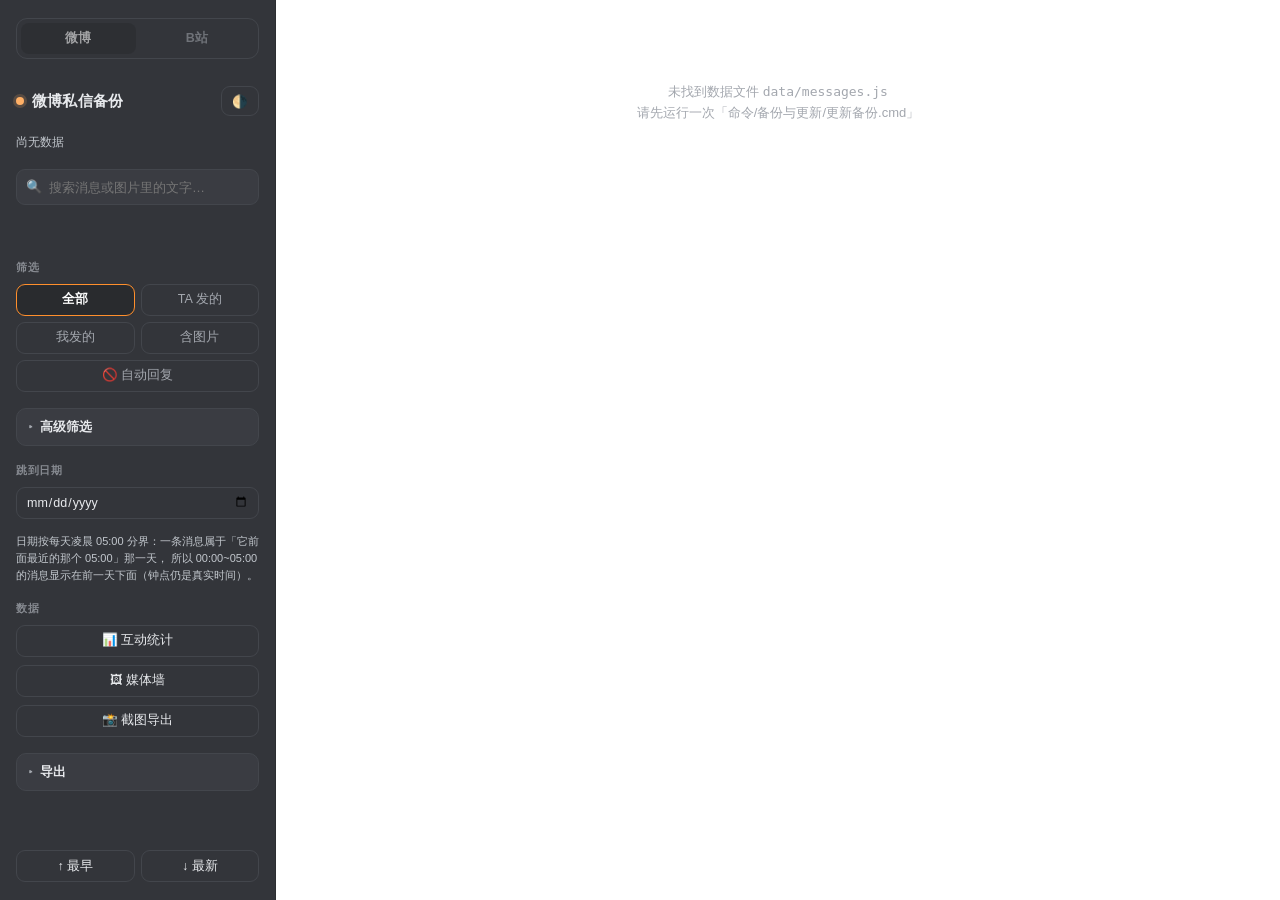
==== commit e7a851a2: "fix: 微博皮肤改成网页版私信口径（浅蓝深字/细边/5px 圆角/无昵称行/时间分隔条） 原先照的是微博 App 私信会话页（UDC 设计稿 + 官方定稿截图）：我方蓝气泡 #3da7fb 压白字、" ====
--- a/查看备份.html
+++ b/查看备份.html
@@ -815,16 +815,29 @@
    没有切换按钮 —— 看哪个站的备份就用哪个站的样子，少一个要多想一下的开关。
    取值不靠眼估，都是站方自己的一手产物：
 
-   【微博】以**新版 App 私信会话页**为准（2026-09 定稿）
-     · 微博 UDC《新版微博App聊天界面优化经验总结》原文要点：
-       我方气泡是**蓝**的（微信才是绿）；圆角 = 单行气泡高度的 1/4；
-       气泡角要平滑、与头像关联，不是尖锐三角；间距分两级（同侧连发 / 换人）。
-     · 官方定稿截图逐像素取色（工作区 _ref/wbim/u28.jpg 及其放大件）：
-       我方蓝 #3da7fb（mode #3ea8fc / #3da7fb）、对方纯白、聊天底 #ececec、
-       导航 #f5f5f5、正圆头像 ≈34pt、气泡与头像间距 10pt、输入栏 #f9f9f9。
-     · 会话页 chrome **不用橙**（橙属信息流品牌层）——
-       所以聊天区里一点橙都不放，橙只留在侧栏那一列。
-     · 侧栏这一列 App 里没有，仍取 pcweibochat（微博聊天 PC 网页版）：
+   【微博】以**网页版私信**（pcweibochat，api.weibo.com/chat）为准
+     · 2026-10-13 直接操控浏览器打开真实会话量取（一手证据在工作区 _ref/：
+       wb_bubble_zoom.png / wb_group.png / wc_app.c7a8f534.css / wc_app.48f8ddda.js）。
+       上一版照的是「新版 App 会话页」定稿截图（蓝气泡 #3da7fb + 白字、34pt 圆头像、
+       10px 圆角、逐条昵称+时间行）—— 那一套是**手机 App** 的长相，与网页版不符，已弃用。
+     · 气泡（.bubble_cont）：我方浅蓝 #e5f3fd、对方纯白，**两侧都**是 1px #e5e5e5 描边
+       + border-radius:5px + box-shadow:0 1px 1px rgba(0,0,0,.05)，max-width:390px；
+       文字 .puretext 是 14px/20px 的 #333 深字（不是白字压蓝）。
+     · 内边距在 .card1 上：11px 16px；头像 .avator 30px 正圆；
+       气泡与头像间距 = .bubble_cont 的 margin-left/right:11px；
+       消息行 .message-item{padding:8px 18px}。
+     · 气泡角 = .bubble_arrow：5px border 拼出的**直角小三角**（上+左/上+右边框上色），
+       贴在气泡外侧、距顶 15px —— 注意是「三角」不是旋转方块，也别给 .plain/.sys 挂。
+     · 昵称行**只有群聊才画**（.name.font12{#a3a7ae;padding-bottom:5px}，与头像右缘对齐）；
+       1:1 会话一条都没有。本项目采集端 is_include_group=0，只采 1:1 → 正常浏览不画昵称行。
+     · 时间**不逐条显示**，是居中的分隔条（p.time.tc.font12：12px、#a3a7ae、无底色、
+       margin:7px auto），且仅当与上一条消息**间隔 > 5 分钟**才出现
+       （一手 app.js isshowmsgtime: `e-r>3e5`，首条必出、created_at 为 0 不出）。
+       分隔条文案照一手 formatDate：今天 HH:mm / 昨天HH:mm / 前天 星期X HH:mm /
+       今年 MM-DD HH:mm / 更早 YYYY-MM-DD。
+     · 会话页 chrome **不用橙**（橙属信息流品牌层）—— 聊天区里一点橙都不放，
+       橙只留在侧栏那一列。
+     · 侧栏这一列网页版本来就有，仍取 pcweibochat 的一手值：
        .chatbox .msglist{width:320px;background:#33353a}         ← 深色会话列表
        .chatlist .sessionlist{height:80px;border-bottom:1px solid #2c2e31}
        .chatlist .sessionlist.active{background-color:#292b2e}  :hover{#3a3c42}
@@ -832,8 +845,6 @@
        .chatlist .content-bottom .num{background:#ff8f2c}                 ← 未读=橙
        主色 #ff8200（该包里出现 24 次）；浅底 #f2f2f5（出现 45 次）
        灰阶 #2b333f / #55595e / #696e78 / #939393 / #a3a7ae / #d9d9d9
-       ⚠ 那个包里的「我方绿气泡 + 尖锐小三角 + 方头像」是**旧版**长相
-         （官方文档自己都把它和微信绿气泡并列着批评），已整套弃用。
 
    【B站】message.bilibili.com 的 message-pc 样式包
      :root{--brand_blue:#00aeec(--Lb5); --brand_blue_thin:#dff6fd(--Lb1);
@@ -855,12 +866,13 @@
    两条纪律（不因为「要像原站」就破例）：
      · 颜色全部走 CSS 变量。侧栏、卡片、统计面板、灯箱、媒体墙会自动跟着换肤，
        不必逐个组件重写 —— 少写一遍就少漏一处。
-     · 原站对比度不够的地方**不照抄**：微博时间原站是极浅灰压 #ececec（≈1.6:1），
-       这里保留「居中细字、无底色」的形状、换成可读的 --muted-strong（实测 ≈4.4:1）；
+     · 原站对比度不够的地方**不照抄**：微博的时间/昵称原站是 #a3a7ae，压白底只有
+       2.4:1，这里保留「居中细字、无底色」的形状、换成可读的 --muted-strong；
        要人读的链接另取同色系深一档并实测。
-       如实照搬的只有两站的**招牌蓝气泡 + 白字**：微博 #3da7fb（2.59:1）、
-       B站 #00aeec（2.54:1）—— 那是这两个站自己的主色，改深了就不是它们了。
-       （原来还有「切回原版就好」这条退路，现在开关取消了，所以这两条在
+       微博气泡这次是「浅蓝底 + 深字」（#e5f3fd / #333 ≈ 11:1），本来就读得清，
+       所以**例外清单里只剩 B站 一条**：._MsgTextIsMe_ 的实心品牌蓝 #00aeec + 白字
+       （2.54:1）—— 那是 B站 自己的主色，改深了就不是它了。
+       （原来还有「切回原版就好」这条退路，现在开关取消了，所以这条在
           verify_skin.mjs 里是**写明的例外清单**，不是漏测。）
    ========================================================== */
 
@@ -902,20 +914,20 @@
 html[data-skin="weibo"] .stats,
 html[data-skin="bili"] .stats{color:var(--muted-strong)}
 
-/* ================= 微博皮肤（新版 App 私信会话页） ================= */
+/* ================= 微博皮肤（网页版私信 pcweibochat） ================= */
 /* 配色只在浅色下生效：深色主题上套这套浅色底会变成「深底压深字」。
    所以深色主题下只保留下面那一段**排版**，颜色仍用本工具自己的深色方案。 */
 html[data-skin="weibo"]:not([data-theme="dark"]){
-  --bg:#ececec;            /* 官方定稿实测：聊天区底色 */
+  --bg:#fff;              /* 一手 .chatbox{background:#fff}：聊天区就是白底 */
   --panel:#fff;
-  --text:#2b333f;          /* 一手灰阶深色端 */
-  --muted:#939393;         /* 一手灰阶 */
-  --muted-strong:#55595e;  /* 要人读的正文用这一档：#696e78 压 #ececec 只有 4.33:1，够不上 4.5 */
-  --line:#d9d9d9;          /* 一手灰阶 */
-  --peer:#fff;             /* 官方定稿：对方气泡=纯白 */
-  --peer-text:#1a1a1a;
-  --me:#3da7fb;            /* 官方定稿：我方=微博蓝（取色 mode #3ea8fc / #3da7fb） */
-  --me-text:#fff;          /* 招牌配色如实照搬（2.59:1）—— 例外清单见顶部纪律 */
+  --text:#2b333f;          /* 一手灰阶深色端（气泡里的正文另用 #333，见 --peer-text） */
+  --muted:#a3a7ae;         /* 一手 .name / .time 的灰 */
+  --muted-strong:#55595e;  /* 要人读的正文用这一档：#a3a7ae 压白底只有 2.4:1 */
+  --line:#e5e5e5;          /* 一手 .bubble_cont 的描边 */
+  --peer:#fff;             /* 一手 .bubble_cont.left{background:#fff} */
+  --peer-text:#333;        /* 一手 .puretext.c333：两侧气泡都是深字 */
+  --me:#e5f3fd;            /* 一手 .bubble_cont.right{background:#e5f3fd} */
+  --me-text:#333;          /* 一手：浅蓝底压深字，不是白字压蓝 */
   --accent:#ff8200;        /* 微博主色橙：只出现在侧栏那一列，聊天区 chrome 不用它 */
   --chip:#f2f2f5;          /* 一手：出现 45 次的主浅底 */
   --chip-on:#ff8f2c;       /* 一手：未读角标橙 */
@@ -943,47 +955,58 @@
   border-color:#ff8f2c;    /* 一手：选中态用橙色当指示（.line{background:#ff8f2c}） */
 }
 
-/* 聊天区排版：照**新版 App 定稿截图**（下面每条都对得上 _ref/wbim/u28.jpg） */
-html[data-skin="weibo"] .msg{gap:10px}      /* 气泡与头像 = 1 个单位，两边一样（官方定稿） */
+/* 聊天区排版：照**网页版私信**一手实测（2026-10-13 对 api.weibo.com/chat 量取，
+   显示规则依据同页 app.48f8ddda.js 的 isshowmsgtime / formatDate） */
+html[data-skin="weibo"] .msg{gap:11px;margin:8px 0}
+/* ↑ 一手 .message-item{padding:8px 18px}（行高节奏 = 8+8）＋ .bubble_cont{margin-left/right:11px} */
 html[data-skin="weibo"] .av,
-html[data-skin="weibo"] .av-fb{border-radius:50%;width:34px;height:34px}  /* 正圆 ≈34pt */
-html[data-skin="weibo"] .body{max-width:min(70%,330px)} /* 一手 .content max-width:330px */
+html[data-skin="weibo"] .av-fb{border-radius:50%;width:30px;height:30px}  /* 一手 .avator{30px 正圆} */
+html[data-skin="weibo"] .body{max-width:min(70%,390px)} /* 一手 .bubble_cont{max-width:390px} */
 html[data-skin="weibo"] .bubble{
-  border:0;border-radius:10px;padding:9px 13px;   /* 圆角 = 单行高度的 1/4（官方口径） */
-  font-size:16px;line-height:1.42;box-shadow:none;position:relative;
+  border:1px solid var(--line);border-radius:5px;padding:11px 16px; /* 一手 .card1{padding:11px 16px} */
+  font-size:14px;line-height:20px;                                  /* 一手 .puretext{14px/20px} */
+  box-shadow:0 1px 1px rgba(0,0,0,.05);                             /* 一手 .bubble_cont 的投影 */
+  width:fit-content;max-width:100%;position:relative;
 }
 /* ⚠ 这行不能省：基础样式里 `.msg.me .bubble`（3 个类 = 特异性 0,3,0）写死了
-   border-top-right-radius:5px / border-top-left-radius:14px，比上面那条
-   `html[data-skin=...] .bubble`（0,2,1）更高 —— 不显式压一次，我方气泡会变成
-   「左上 14 / 右上 5 / 下边 10」的混合圆角（测试抓出来的真 bug）。 */
-html[data-skin="weibo"] .msg.me .bubble{border-radius:10px}
-/* 气泡角 = **平滑小弧角**：把一个小方块转 45°、只把外角修圆，露在气泡外侧。
-   官方原文要的就是这个形状（「气泡角下弧线更加平滑、与头像关联」，
-   并明确否掉了尖锐指向型的气泡角）；旧版那种 border 三角已弃用。
+   border:0 / border-top-right-radius:5px / border-top-left-radius:14px，
+   比上面那条 `html[data-skin=...] .bubble`（0,2,1）更高 —— 不显式压一次，
+   我方气泡会变成「左上 14 / 右上 5 / 下边 5」的混合圆角而且还丢了描边。 */
+html[data-skin="weibo"] .msg.me .bubble{
+  border:1px solid var(--line);border-radius:5px;background:var(--me);color:var(--me-text);
+}
+/* 气泡角 = 一手 .bubble_arrow：5px border 拼出的**直角小三角**，贴在气泡外侧、
+   距气泡顶 15px、探出约 8px（一手 top:15px / right:3px，外层容器比气泡宽出那 11px 间距）。
+   .me 在右侧：上+左边框上色 → 直角在左上；.other 在左侧：上+右边框上色 → 直角在右上。
    ⚠ 只画在**有底**的气泡上：.plain / .sys 是透明无框的（background:transparent!important），
    给它们挂个实心角会凭空浮在那儿 —— 这条排除是踩过的真 bug，别删。 */
 html[data-skin="weibo"] .msg.me .bubble:not(.plain):not(.sys)::after,
 html[data-skin="weibo"] .msg:not(.me) .bubble:not(.plain):not(.sys)::after{
-  content:"";position:absolute;top:7px;width:14px;height:14px;
-  background:inherit;border-radius:3px;
+  content:"";position:absolute;top:15px;width:0;height:0;
+  border:5px solid transparent;pointer-events:none;
 }
 html[data-skin="weibo"] .msg.me .bubble:not(.plain):not(.sys)::after{
-  right:-5px;transform:rotate(45deg);border-top-right-radius:13px;
+  right:-8px;border-top-color:var(--me);border-left-color:var(--me);
 }
 html[data-skin="weibo"] .msg:not(.me) .bubble:not(.plain):not(.sys)::after{
-  left:-5px;transform:rotate(-45deg);border-top-left-radius:13px;
-}
-/* 深色主题下 --me 是渐变：小角用的是 background:inherit，本来也能拿到底色，
-   但 14px 的方块里渐变会「从头重放」，接缝看得出来 —— 所以只藏我方这条。
-   对方那条走纯色 --peer，深色下照样成立。
-   选择器要带同样的 :not() 才压得住上面那条规则，别简化。 */
+  left:-8px;border-top-color:var(--peer);border-right-color:var(--peer);
+}
+/* 深色主题下 --me 是渐变：border-top-color 吃到非法值会退化成 currentColor，
+   小三角会以正文色画出来 —— 所以只藏我方这条。对方那条走纯色 --peer，深色下照样成立。 */
 html[data-theme="dark"][data-skin="weibo"] .msg.me .bubble:not(.plain):not(.sys)::after{display:none}
 /* 只有图 / 卡片的气泡（.plain）不能被上面的 padding 撑开（原规则没带 !important） */
 html[data-skin="weibo"] .bubble.plain{padding:0}
+/* 昵称行：一手**只有群聊**才画（.name.font12{#a3a7ae;padding-bottom:5px}）。
+   本项目采集端 is_include_group=0，只采 1:1 会话 → 正常浏览时这一行根本不出现；
+   搜索命中模式下会保留一条只放角标+时间的（那是本工具自己的功能，原站没有）。 */
 html[data-skin="weibo"] .meta{font-size:12px;padding:0 2px 3px;color:var(--muted-strong)}
-html[data-skin="weibo"] .imgs img{max-width:min(250px,100%)}
-/* 日期分隔条 = 官方定稿的「居中细字、无底色」（微信式胶囊是明确要避开的特征）；
-   原站灰度极浅（≈1.6:1），按纪律保形状换可读色。 */
+html[data-skin="weibo"] .imgs img{max-width:min(240px,100%)}   /* 一手 .card5 .img-mod{max-width:240px} */
+/* 时间分隔条 = 一手 p.time.tc.font12：居中、12px、**无底色**（原站 #a3a7ae 压白底只有
+   2.4:1，按纪律保形状换可读色）。间距照一手 .time{margin:7px auto}。
+   什么时候出现由 render() 按一手 isshowmsgtime 决定：与上一条间隔 > 5 分钟。 */
+html[data-skin="weibo"] .time{text-align:center;margin:7px 0;font-size:12px;color:var(--muted-strong)}
+/* 日期分隔条 = 本工具自己的「逻辑日」标记（05:00 分界，tooltip 里有说明），
+   形状照一手：居中细字、无底色、无横线（微信式胶囊是明确要避开的特征）。 */
 html[data-skin="weibo"] .day{justify-content:center;margin:7px 0}
 html[data-skin="weibo"] .day::before,
 html[data-skin="weibo"] .day::after{display:none}
@@ -1951,6 +1974,27 @@
     var d = new Date(t);
     return String(d.getHours()).padStart(2,'0')+':'+String(d.getMinutes()).padStart(2,'0');
   }
+  /* 微博网页版私信的时间分隔条文案，照一手 app.48f8ddda.js 的 formatDate 过滤器：
+       今天 → HH:mm；昨天 → 昨天HH:mm；前天 → 星期X HH:mm；
+       今年 → MM-DD HH:mm；更早 → YYYY-MM-DD。
+     （原站第三个分支只覆盖「前天」一整天 —— 那是它自己的写法，这里如实照搬，
+       不擅自扩成「本周」，否则对不上真实界面。） */
+  function wbTime(t){
+    var now = new Date(), d = new Date(t);
+    if(isNaN(d.getTime())) return '';
+    var hm = hhmm(t);
+    var today0 = new Date(now.getFullYear(), now.getMonth(), now.getDate()).getTime();
+    var y0 = today0 - 86400000, dby0 = y0 - 86400000;
+    var year0 = new Date(now.getFullYear(), 0, 1).getTime();
+    if(t >= today0) return hm;
+    if(t >= y0) return '昨天' + hm;
+    if(t >= dby0) return '星期' + '日一二三四五六'.charAt(d.getDay()) + ' ' + hm;
+    if(t >= year0) return String(d.getMonth()+1).padStart(2,'0') + '-' + String(d.getDate()).padStart(2,'0') + ' ' + hm;
+    return d.getFullYear() + '-' + String(d.getMonth()+1).padStart(2,'0') + '-' + String(d.getDate()).padStart(2,'0');
+  }
+  /* 微博网页版私信的时间分隔条**什么时候出现**，照一手 isshowmsgtime：
+       首条必出；与上一条间隔 > 5 分钟（3e5 ms）才出；created_at 为 0 的不出。 */
+  var WB_TIME_GAP = 300000;
   function avatar(m){
     var src = m.from === 'me' ? META.self_avatar_local : META.peer_avatar_local;
     if(!src) src = m.from === 'me' ? META.self_avatar : META.peer_avatar;
@@ -2150,14 +2194,27 @@
                (opt.inctx ? ' ctx' : '') +
                (isExpand ? ' hit' : '') +
                (isCtxHit ? ' hitsoft' : '');
+    /* 昵称 + 时间行要不要画，按皮肤分开：
+       · B站：一手 message-pc 就是逐条画（._Msg__SenderName + ._Msg__Time），照画。
+       · 微博：一手网页版**只有群聊才画昵称**（.name.font12），1:1 一条都没有；
+         时间更不逐条画，而是居中的分隔条（>5 分钟才出，见 render()）。
+         本项目采集端 is_include_group=0，只采 1:1 → 正常浏览时这一行整个不出现。
+         搜索命中模式下保留一条只放「时间 + 角标」的：角标是本工具自己的功能，
+         时间则是稀疏的上下文列表里唯一的定位依据（分隔条规则在那儿不够用）。 */
+    var badgeHtml = (isExpand ? '<span class="hitbadge" title="这是你搜索命中的那条消息">命中</span>' : '') +
+                    (isCtxHit ? '<span title="这条也是搜索结果，只是不在你展开的那条旁边">· 命中</span>' : '');
+    var metaHtml = '';
+    if(SKIN.eff === 'weibo'){
+      if(badgeHtml) metaHtml = '<div class="meta">' +
+        (m.ts ? '<span title="' + esc(fmt(m.ts)) + '">' + hhmm(m.ts) + '</span>' : '') + badgeHtml + '</div>';
+    }else{
+      metaHtml = '<div class="meta"><span>' + esc(isMe ? (META.self_name || '我') : (META.peer_name || 'TA')) + '</span>' +
+        '<span title="' + esc(fmt(m.ts)) + '">' + hhmm(m.ts) + '</span>' + badgeHtml + '</div>';
+    }
     return '<div class="' + wrap + '"' +
       (m._ai == null ? '' : ' data-ai="' + m._ai + '"') +
       (idx == null ? '' : ' data-i="' + idx + '"') + '>' + avatar(m) +
-      '<div class="body"><div class="meta"><span>' + esc(isMe ? (META.self_name || '我') : (META.peer_name || 'TA')) + '</span>' +
-      '<span title="' + esc(fmt(m.ts)) + '">' + hhmm(m.ts) + '</span>' +
-      (isExpand ? '<span class="hitbadge" title="这是你搜索命中的那条消息">命中</span>' : '') +
-      (isCtxHit ? '<span title="这条也是搜索结果，只是不在你展开的那条旁边">· 命中</span>' : '') +
-      '</div>' +
+      '<div class="body">' + metaHtml +
       '<div class="' + cls + '"' +
         (isHidMsg ? ' data-unhide="' + esc(mId(m)) + '" title="点击恢复这条消息"' : '') + '>' +
         inner + '</div>' +
@@ -2324,7 +2381,7 @@
     var start = Math.max(0, st.win), end = Math.min(list.length, start + CHUNK);
     var html = head;
     if(start > 0) html += '<div class="more"><button id="moreTop">↑ 加载更早的 '+start.toLocaleString()+' 条</button></div>';
-    var items = buildItems(start, end), last = null;
+    var items = buildItems(start, end), last = null, lastTs = 0;
     for(var j=0;j<items.length;j++){
       var it = items[j];
       if(it.k === 'bar'){ html += ctxBarHtml(it); continue; }
@@ -2335,7 +2392,14 @@
         html += '<div class="day"' + (m.ts ? ' data-m="' + dk.slice(0,7) + '" title="' + esc(dayTip(dk)) + '"' : '') +
                 '><span>' + (m.ts?dayLabel(m.ts):'时间未知') + '</span></div>';
         last = dk;
+        lastTs = 0;   // 换了一逻辑日 → 这一天的首条必出时间分隔条（照一手「首条必出」）
       }
+      /* 微博皮肤：一手网页版把时间放在**居中的分隔条**里，且仅当与上一条间隔
+         > 5 分钟才出现（app.js isshowmsgtime）。B站 是一手逐条显示的，不走这条。 */
+      if(SKIN.eff === 'weibo' && m.ts && (!lastTs || m.ts - lastTs > WB_TIME_GAP)){
+        html += '<div class="time" title="' + esc(fmt(m.ts)) + '">' + esc(wbTime(m.ts)) + '</div>';
+      }
+      if(m.ts) lastTs = m.ts;
       html += renderBubble(m, it.li, it);
     }
     if(end < list.length) html += '<div class="more"><button id="moreBot">↓ 还有 '+(list.length-end).toLocaleString()+' 条</button></div>';
@@ -2752,6 +2816,7 @@
     SKIN.eff = eff;
     document.documentElement.setAttribute('data-skin', eff);
     SHOT_PAL = null;   // 取色缓存必须跟着皮肤失效，否则导出图还是上一套配色
+    shotSyncMetrics(); // 度量常量同样是 CSS 的镜子（头像/间距/内边距/圆角/有没有昵称行）
   }
   /* 仿站会话头（渲染在 #chat 最前面，见 render）。
      皮肤按数据源自动，所以这一块**总是**会渲染。
@@ -3295,18 +3360,73 @@
   /* 逻辑画布宽度。和页面的 main{max-width:1000px} 不是一回事：
      这里刻意窄一点（760），长截图单张能装更多条，读起来也更像聊天记录。 */
   var SHOT_W = 760, SHOT_PAD = 26;
+  /* 皮肤度量表。⚠ 这些常量是 CSS 的**镜子**（铁律 27）：改了 .msg/.av/.body/.bubble
+     就必须回来改这里，否则导出图和屏幕上不是一张脸。applySkin() 会按数据源重算。 */
   var SHOT_AV = 34, SHOT_AVGAP = 9, SHOT_MSG_MY = 11;   // 与 .msg{margin:11px 0} 同口径
   var SHOT_BODY = Math.min(Math.round((SHOT_W - SHOT_PAD * 2) * 0.70), 492);  // 与 .body max-width 同口径
   var SHOT_BPAD_X = 12, SHOT_BPAD_Y = 8;                                     // 与 .bubble padding 同口径
   var SHOT_LH = 1.6;                                                         // body line-height
   var SHOT_FS = 14, SHOT_FS_META = 11, SHOT_FS_SUB = 12.5,
       SHOT_FS_CARDH = 12, SHOT_FS_TAG = 11;
+  /* 皮肤差异项（默认 = 原版/B站口径，微博由 shotSyncMetrics() 覆写）：
+     · SHOT_RADIUS  null=分侧圆角 / 数字=四角同半径（微博 5px）
+     · SHOT_BORDER  我方气泡是否也描 1px 边（微博两边都有边）
+     · SHOT_TAIL    是否画气泡尾（微博 5px 边框直角三角）
+     · SHOT_META    是否画「昵称+时间」行（微博 1:1 没有这一行）
+     · SHOT_TIME_GAP  >0 = 按一手 isshowmsgtime 插居中时间分隔条（微博 5 分钟）
+     · SHOT_DAY_PILL 日期分隔条是否画「横线+药丸」（微博/B站都是居中细字） */
+  var SHOT_RADIUS = null, SHOT_BORDER = false, SHOT_TAIL = false,
+      SHOT_META = true, SHOT_TIME_GAP = 0, SHOT_DAY_PILL = true, SHOT_DAY_H = 61;
   var SHOT_HEAD_H = 58, SHOT_FOOT_H = 34;
+  /* 按皮肤重算度量表（applySkin 调用；深/浅主题只影响取色，不影响度量）。
+     三套皮肤的数值全部抄自各自那段 CSS，改 CSS 必须回来改这里（铁律 27）。 */
+  function shotSyncMetrics(){
+    var eff = (typeof SKIN !== 'undefined' && SKIN.eff) || 'weibo';
+    if(eff === 'weibo'){
+      SHOT_AV = 30; SHOT_AVGAP = 11; SHOT_MSG_MY = 8;              // .avator 30px / .bubble_cont margin 11px / .message-item 8px
+      SHOT_BODY = Math.min(Math.round((SHOT_W - SHOT_PAD * 2) * 0.70), 390);  // .bubble_cont{max-width:390px}
+      SHOT_BPAD_X = 16; SHOT_BPAD_Y = 11;                          // .card1{padding:11px 16px}
+      SHOT_LH = 20 / 14;                                           // .puretext 14px/20px
+      SHOT_FS_META = 12;                                           // .meta / p.time 12px
+      SHOT_RADIUS = 5; SHOT_BORDER = true; SHOT_TAIL = true;       // 圆角 5px、双边 1px #e5e5e5、5px 直角三角尾
+      SHOT_META = false; SHOT_TIME_GAP = 300000;                   // 1:1 无昵称行；间隔 >5 分钟才出时间条
+      SHOT_DAY_PILL = false; SHOT_DAY_H = 7 + 19 + 7;              // .day{margin:7px 0} + 12px 细字（行高 1.6）
+      SHOT_IMG_MAX = 240;                                          // .imgs img{max-width:min(240px,100%)}
+    }else if(eff === 'bili'){
+      SHOT_AV = 30; SHOT_AVGAP = 10; SHOT_MSG_MY = 11;             // ._Msg__Avatar 30px / margin-right:10px
+      SHOT_BODY = Math.min(Math.round((SHOT_W - SHOT_PAD * 2) * 0.70), 398);  // ._ParagraphText_ max-width:398px
+      SHOT_BPAD_X = 16; SHOT_BPAD_Y = 8;                           // 一手 padding:8px 16px
+      SHOT_LH = 1.5;                                               // 一手 line-height:1.5
+      SHOT_FS_META = 13;                                           // 一手 ._Msg__SenderName 13px
+      SHOT_RADIUS = [[0, 16, 16, 16], [16, 0, 16, 16]];           // 一手：对方左上切角、我方右上切角（[peer, me]）
+      SHOT_BORDER = false; SHOT_TAIL = false;
+      SHOT_META = true; SHOT_TIME_GAP = 0;
+      SHOT_DAY_PILL = false; SHOT_DAY_H = 16 + 19 + 16;            // .day{padding:16px 0}
+      SHOT_IMG_MAX = 300;                                          // .imgs img{max-width:min(300px,100%)}
+    }else{
+      SHOT_AV = 34; SHOT_AVGAP = 9; SHOT_MSG_MY = 11;
+      SHOT_BODY = Math.min(Math.round((SHOT_W - SHOT_PAD * 2) * 0.70), 492);
+      SHOT_BPAD_X = 12; SHOT_BPAD_Y = 8; SHOT_LH = 1.6; SHOT_FS_META = 11;
+      SHOT_RADIUS = null; SHOT_BORDER = false; SHOT_TAIL = false;
+      SHOT_META = true; SHOT_TIME_GAP = 0;
+      SHOT_DAY_PILL = true; SHOT_DAY_H = 22 + 25 + 14;             // 上距 22 + 药丸 25 + 下距 14
+      SHOT_IMG_MAX = 240;
+    }
+  }
+  /* ⚠⚠ 顺序陷阱（踩过两次，别再删这次调用）：
+     applySkin() 在 boot() 体很前面就调一次（换源时也调），而本函数上面那些
+     `var SHOT_AV = 34 …` 的**赋值**在本文件更靠后的位置才执行 —— 函数体是按
+     书写顺序跑的，所以 applySkin 里那次同步会被随后的常量初始化覆盖回默认值。
+     甚至连 `var SHOT_IMG_MAX = 240`（在下面几行）都会把 B站 的 300 冲掉。
+     → 真正的兜底是「常量全部落地后再同步一次」，见 SHOT_IMG_MAX 声明之后那行。 */
   /* 单页像素上限。Chrome 单边上限 65535、总面积约 2.6 亿像素；
      这里取保守值，既不踩浏览器限制，又能让一张图装下足够多消息。
      （Safari 的画布面积上限低得多 —— 本项目只承诺 Edge / Chrome。） */
   var SHOT_PAGE_PX_H = 16000, SHOT_PAGE_PX_AREA = 40e6;
   var SHOT_IMG_MAX = 240, SHOT_IMG_MAX_EMOJI = 130;
+  /* 常量全部落地后再同步一次皮肤度量（顺序陷阱详见 shotSyncMetrics 上方注释）。
+     少这一行 → B站 皮肤下 imgMax 会停在默认 240，截图对表就红。 */
+  shotSyncMetrics();
   var SHOT_BOX = '📦';
 
   var SHOT_PAL = null;
@@ -3450,7 +3570,13 @@
   function shotDayBlock(dk, label){
     var pill = ' ' + label + ' ';
     var w = shotMeasure(pill, 12) + 20;
-    return { kind: 'day', dk: dk, label: label, pillW: w, h: 22 + 25 + 14 };
+    return { kind: 'day', dk: dk, label: label, pillW: w, h: SHOT_DAY_H };
+  }
+
+  /* 一手 isshowmsgtime：与上一条间隔 > 5 分钟才出（首条必出）。
+     形状照一手 p.time.tc.font12：居中、12px、无底色、margin:7px auto。 */
+  function shotTimeBlock(t){
+    return { kind: 'time', t: t, label: wbTime(t), h: 7 + 19 + 7 };
   }
 
   function shotBubbleWidth(m, txt, hasCard){
@@ -3463,7 +3589,9 @@
       for(var i = 0; i < lines.length; i++) if(lines[i].w > tw) tw = lines[i].w;
     }
     var iw = shotImgRowWidth(m);
-    var mw = shotMeasure(shotName(m) + ' ' + hhmm(m.ts), SHOT_FS_META) + 14;
+    /* 名字行会把气泡撑宽（.body 默认 align-items:stretch，铁律 30）——
+       没有这一行的皮肤（微博 1:1）不参与取 max，否则两字消息也会被撑到 meta 宽。 */
+    var mw = SHOT_META ? shotMeasure(shotName(m) + ' ' + hhmm(m.ts), SHOT_FS_META) + 14 : 0;
     var inner = Math.max(tw, iw, Math.min(mw, maxInner), 24);
     return Math.max(Math.min(inner + (SHOT_BPAD_X + 1) * 2, SHOT_BODY), 96);
   }
@@ -3701,8 +3829,9 @@
 
   // 把气泡内的图元收集成一个块（顺带算头像、名字行与整块高度）
   function shotPack(m, me, ops, bubbleH, bubbleW, opt){
-    var metaH = Math.round(SHOT_FS_META * SHOT_LH) + 1;
-    var bodyH = metaH + 4 + bubbleH;
+    // 没有昵称行的皮肤（微博 1:1）：metaH = 0，气泡与头像顶对齐
+    var metaH = SHOT_META ? Math.round(SHOT_FS_META * SHOT_LH) + 1 : 0;
+    var bodyH = metaH ? metaH + 4 + bubbleH : bubbleH;
     var h = Math.max(SHOT_AV, bodyH) + SHOT_MSG_MY * 2;
     return {
       kind: 'msg', m: m, me: me, meta: { name: shotName(m), time: hhmm(m.ts) },
@@ -3792,19 +3921,28 @@
 
   function shotDrawDay(g, b, y){
     var P = shotPalette();
-    var cy = y + 22 + 12;
-    g.strokeStyle = P.line; g.lineWidth = 1;
-    g.beginPath();
-    g.moveTo(SHOT_PAD, cy + .5); g.lineTo(SHOT_W - SHOT_PAD, cy + .5); g.stroke();
-    var pw = b.pillW, px = (SHOT_W - pw) / 2, ph = 25;
-    g.fillStyle = P.panel;
-    shotRR(g, px, cy - ph / 2, pw, ph, 999);
-    g.fill();
-    g.strokeStyle = P.line; g.stroke();
     g.fillStyle = P.muted2;
     g.font = shotFont(12);
     g.textAlign = 'center'; g.textBaseline = 'middle';
-    g.fillText(b.label, SHOT_W / 2, cy + 1);
+    if(SHOT_DAY_PILL){
+      // 原版：两条横线中间一个药丸（.day::before/::after + .day span）
+      var cy = y + 22 + 12;
+      g.strokeStyle = P.line; g.lineWidth = 1;
+      g.beginPath();
+      g.moveTo(SHOT_PAD, cy + .5); g.lineTo(SHOT_W - SHOT_PAD, cy + .5); g.stroke();
+      var pw = b.pillW, px = (SHOT_W - pw) / 2, ph = 25;
+      g.fillStyle = P.panel;
+      shotRR(g, px, cy - ph / 2, pw, ph, 999);
+      g.fill();
+      g.strokeStyle = P.line; g.stroke();
+      g.fillStyle = P.muted2;
+      g.fillText(b.label, SHOT_W / 2, cy + 1);
+    }else{
+      // 微博 / B站：一手都是**居中细字**，没有横线也没有药丸
+      //   （微博 .day{margin:7px 0}；B站 .day{padding:16px 0}；行高继承 body 1.6 → 19.2）
+      var pad = (b.h - 19.2) / 2;
+      g.fillText(b.label, SHOT_W / 2, y + pad + 9.6);
+    }
     g.textAlign = 'left'; g.textBaseline = 'alphabetic';
     /* ⚠ 这个 return 不能少：shotDrawBlock 是「画完返回下一个 y」的约定，
        漏掉它就变成 undefined，后面所有块都画在 NaN 上 ——
@@ -3814,8 +3952,20 @@
     return y + b.h;
   }
 
+  function shotDrawTime(g, b, y){
+    var P = shotPalette();
+    g.fillStyle = P.muted2;
+    g.font = shotFont(12);
+    g.textAlign = 'center'; g.textBaseline = 'middle';
+    var pad = (b.h - 19.2) / 2;   // margin:7px 0 + 12px 细字（行高 1.6）
+    g.fillText(b.label, SHOT_W / 2, y + pad + 9.6);
+    g.textAlign = 'left'; g.textBaseline = 'alphabetic';
+    return y + b.h;   // 同上：少了这个 return，后面全画在 NaN 上
+  }
+
   function shotDrawBlock(g, b, y){
     if(b.kind === 'day') return shotDrawDay(g, b, y);
+    if(b.kind === 'time') return shotDrawTime(g, b, y);
     var P = shotPalette();
     var x0 = SHOT_PAD, right = SHOT_W - SHOT_PAD;
     // 和页面同一套规则：头像贴各自那一侧，气泡紧贴头像（.msg.me 靠右）。
@@ -3842,30 +3992,32 @@
       shotAvatarFallback(g, b, avX, avY, P);
     }
 
-    // 名字 + 时间
-    g.font = shotFont(SHOT_FS_META);
-    g.fillStyle = P.muted;
-    g.textBaseline = 'middle';
-    if(b.me){
-      var t = b.meta.time, n = b.meta.name;
-      g.textAlign = 'right';
-      g.fillText(t, bx + b.bubbleW - 4, byTop + b.metaH / 2);
-      g.fillText(n, bx + b.bubbleW - 4 - shotMeasure(t, SHOT_FS_META) - 7, byTop + b.metaH / 2);
-    }else{
-      g.textAlign = 'left';
-      g.fillText(b.meta.name, bx + 4, byTop + b.metaH / 2);
-      g.fillText(b.meta.time, bx + 4 + shotMeasure(b.meta.name, SHOT_FS_META) + 7, byTop + b.metaH / 2);
-    }
-    g.textAlign = 'left'; g.textBaseline = 'alphabetic';
+    // 名字 + 时间（微博 1:1 没有这一行，一手只有群聊才画 .name.font12）
+    if(SHOT_META){
+      g.font = shotFont(SHOT_FS_META);
+      g.fillStyle = P.muted;
+      g.textBaseline = 'middle';
+      if(b.me){
+        var t = b.meta.time, n = b.meta.name;
+        g.textAlign = 'right';
+        g.fillText(t, bx + b.bubbleW - 4, byTop + b.metaH / 2);
+        g.fillText(n, bx + b.bubbleW - 4 - shotMeasure(t, SHOT_FS_META) - 7, byTop + b.metaH / 2);
+      }else{
+        g.textAlign = 'left';
+        g.fillText(b.meta.name, bx + 4, byTop + b.metaH / 2);
+        g.fillText(b.meta.time, bx + 4 + shotMeasure(b.meta.name, SHOT_FS_META) + 7, byTop + b.metaH / 2);
+      }
+      g.textAlign = 'left'; g.textBaseline = 'alphabetic';
+    }
 
     // 气泡
-    var bubTop = byTop + b.metaH + 4;
-    var radius = b.me ? [14, 5, 14, 14] : [5, 14, 14, 14];
+    var bubTop = byTop + b.metaH + (SHOT_META ? 4 : 0);
+    var radius = shotRadiusFor(b.me);
     if(b.sys){
       g.save();
       g.setLineDash([4, 4]);
       g.strokeStyle = P.line;
-      shotRR(g, bx, bubTop, b.bubbleW, b.bubbleH, 14); g.stroke();
+      shotRR(g, bx, bubTop, b.bubbleW, b.bubbleH, radius); g.stroke();
       g.restore();
     }else if(!b.plain){
       if(b.me){
@@ -3877,9 +4029,12 @@
       }
       shotRR(g, bx + .5, bubTop + .5, b.bubbleW - 1, b.bubbleH - 1, radius);
       g.fill();
-      g.strokeStyle = b.me ? 'rgba(255,255,255,.001)' : P.line;
+      // 我方气泡在原版里不描边（渐变底自带轮廓）；微博两边都是 1px #e5e5e5
+      g.strokeStyle = b.me ? (SHOT_BORDER ? P.line : 'rgba(255,255,255,.001)') : P.line;
       g.lineWidth = 1;
-      if(!b.me) g.stroke();
+      if(!b.me || SHOT_BORDER) g.stroke();
+      // 气泡尾：一手 .bubble_arrow = 5px 边框直角三角（不是旋转方块）
+      if(SHOT_TAIL) shotTail(g, b, bx, bubTop, P);
     }
 
     // 气泡内图元
@@ -3887,6 +4042,36 @@
     for(var i = 0; i < b.ops.length; i++) shotOp(g, b.ops[i], ox, oy, b, P);
 
     return y + b.h;
+  }
+
+  /* 圆角按皮肤解析：null = 原版分侧（我方右上小角）/ 数字 = 四角同半径（微博 5px）
+     / [peer, me] 两组 = B站 一手那套切角。 */
+  function shotRadiusFor(me){
+    var r = SHOT_RADIUS;
+    if(r == null) return me ? [14, 5, 14, 14] : [5, 14, 14, 14];
+    if(typeof r === 'number') return r;
+    return r[me ? 1 : 0];
+  }
+
+  /* 微博网页版气泡尾（.bubble_arrow）：border:5px solid transparent 只留两条边
+     色 → 一个直角压在气泡边上、尖端朝外 5px 的三角。CSS 里盒子横跨
+     [气泡边-2, 气泡边+8]、top:15px，这里按同一几何画：
+       我方（尾在右）：竖直边贴在气泡右边内侧 2px，尖端向右探出
+       对方（尾在左）：竖直边贴在气泡左边内侧 2px，尖端向左探出
+     颜色 = 气泡底色（盖住那 1px 描边，和原站一样）。 */
+  function shotTail(g, b, bx, bubTop, P){
+    var top = bubTop + 15, mid = top + 5;
+    g.beginPath();
+    if(b.me){
+      var ex = bx + b.bubbleW;
+      g.moveTo(ex - 2, top); g.lineTo(ex - 2, top + 10); g.lineTo(ex + 3, mid);
+    }else{
+      var sx = bx;
+      g.moveTo(sx + 2, top); g.lineTo(sx + 2, top + 10); g.lineTo(sx - 3, mid);
+    }
+    g.closePath();
+    g.fillStyle = b.me ? P.meA : P.peer;
+    g.fill();
   }
 
   function shotAvatarFallback(g, b, x, y, P){
@@ -4331,12 +4516,18 @@
     return shotBuildBlocks(messages);
   }
 
-  // 顺序地把选中消息变成「日期分隔条 + 消息块」的清单
+  // 顺序地把选中消息变成「日期分隔条 + 时间分隔条 + 消息块」的清单
+  // 时间条的判定与 render() 逐字同口径：换逻辑日重置 lastTs（当天首条必出）、
+  // 与上一条间隔 > SHOT_TIME_GAP 才出（微博 = 一手 isshowmsgtime 的 5 分钟）。
   function shotBuildBlocks(messages){
-    var blocks = [], last = null;
+    var blocks = [], last = null, lastTs = 0;
     messages.forEach(function(m){
       var dk = m.ts ? dayKey(m.ts) : 'x';
-      if(dk !== last && m.ts){ blocks.push(shotDayBlock(dk, dayLabel(m.ts))); last = dk; }
+      if(dk !== last && m.ts){ blocks.push(shotDayBlock(dk, dayLabel(m.ts))); last = dk; lastTs = 0; }
+      if(SHOT_TIME_GAP && m.ts && (!lastTs || m.ts - lastTs > SHOT_TIME_GAP)){
+        blocks.push(shotTimeBlock(m.ts));
+      }
+      if(m.ts) lastTs = m.ts;
       blocks.push(shotBuildMsg(m));
     });
     return blocks;
@@ -4370,9 +4561,22 @@
         messages.length + ' 条 · ' + range + ' · ' + pages.length + ' 张 · ' + SHOT.scale + '×';
 
       /* 只读快照：给回归测试断言「分了几页、每页几条」用，也方便排查问题。
-         不参与任何渲染分支 —— 拿掉它页面行为完全一样。 */
+         不参与任何渲染分支 —— 拿掉它页面行为完全一样。
+         metrics / kinds / timeLabels 是 2026-10-13 微博网页版改版后加的：
+         度量常量是 CSS 的镜子（铁律 27），回归要能直接对表；
+         时间分隔条的条数与文案要能对「一手 isshowmsgtime」独立复算。 */
       window.__shotStats = {
         msgs: messages.length, pages: pages.length, scale: SHOT.scale, noImg: SHOT.noImg,
+        metrics: {
+          skin: SKIN.eff, av: SHOT_AV, avGap: SHOT_AVGAP, msgMy: SHOT_MSG_MY,
+          bpadX: SHOT_BPAD_X, bpadY: SHOT_BPAD_Y, body: SHOT_BODY, lh: SHOT_LH,
+          fs: SHOT_FS, fsMeta: SHOT_FS_META, radius: SHOT_RADIUS, border: SHOT_BORDER,
+          tail: SHOT_TAIL, meta: SHOT_META, timeGap: SHOT_TIME_GAP,
+          dayPill: SHOT_DAY_PILL, dayH: SHOT_DAY_H, imgMax: SHOT_IMG_MAX,
+        },
+        kinds: blocks.map(function(b){ return b.kind; }),
+        timeLabels: blocks.filter(function(b){ return b.kind === 'time'; })
+                          .map(function(b){ return b.label; }),
         perPage: pages.map(function(pg){
           var n = 0;
           pg.blocks.forEach(function(b){ if(b.kind === 'msg') n++; });
